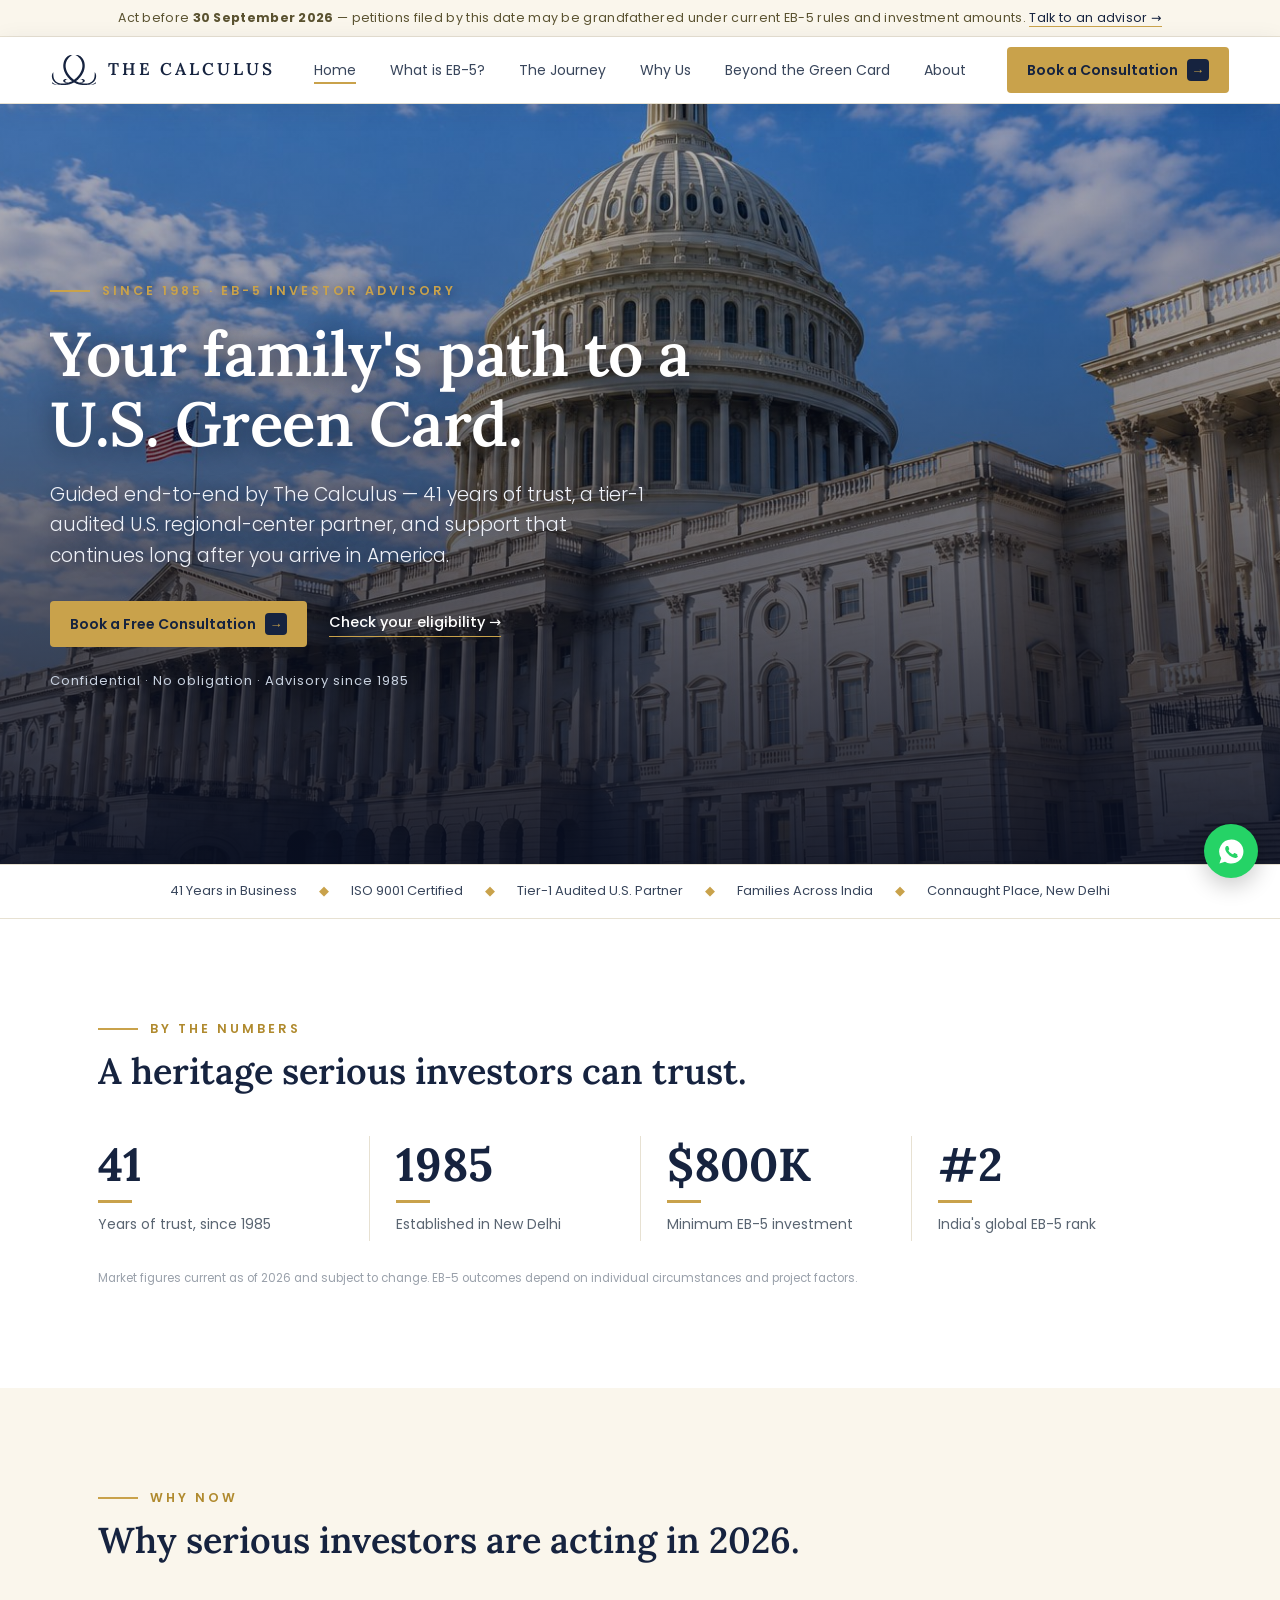
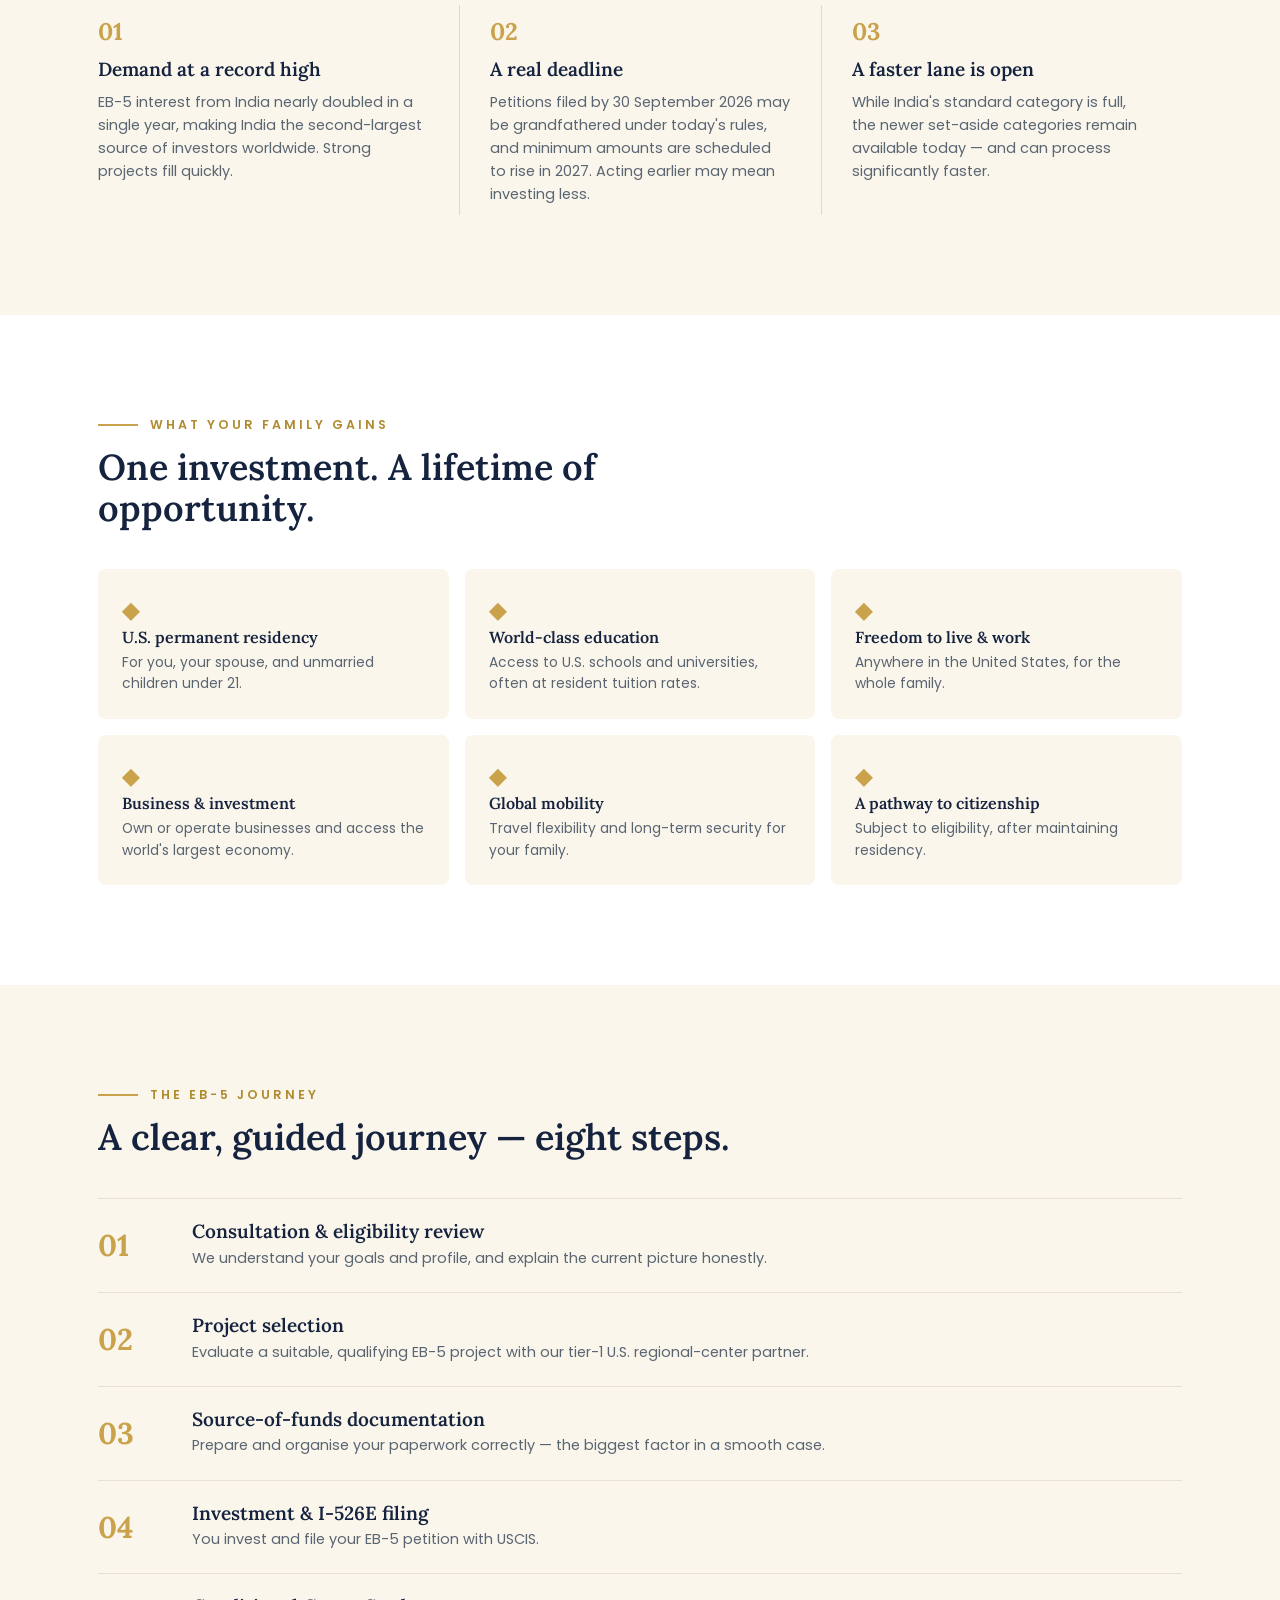
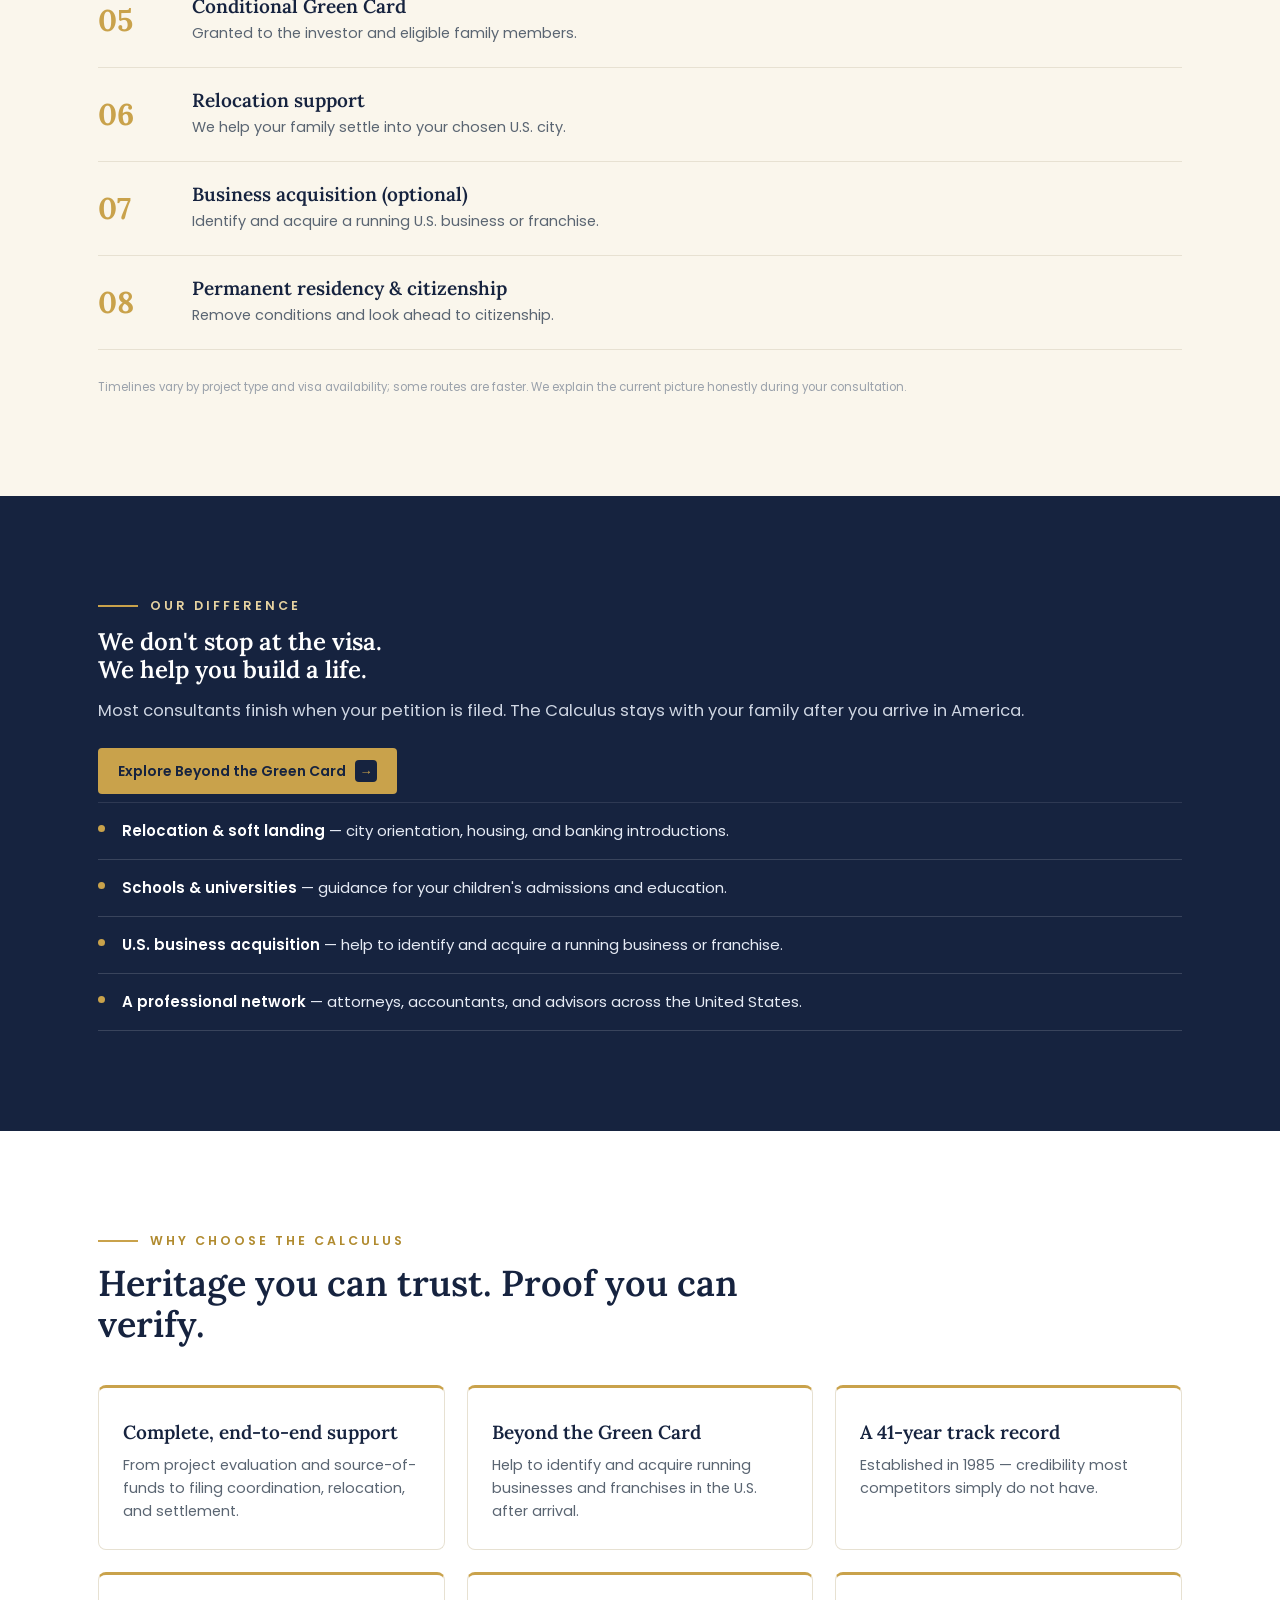
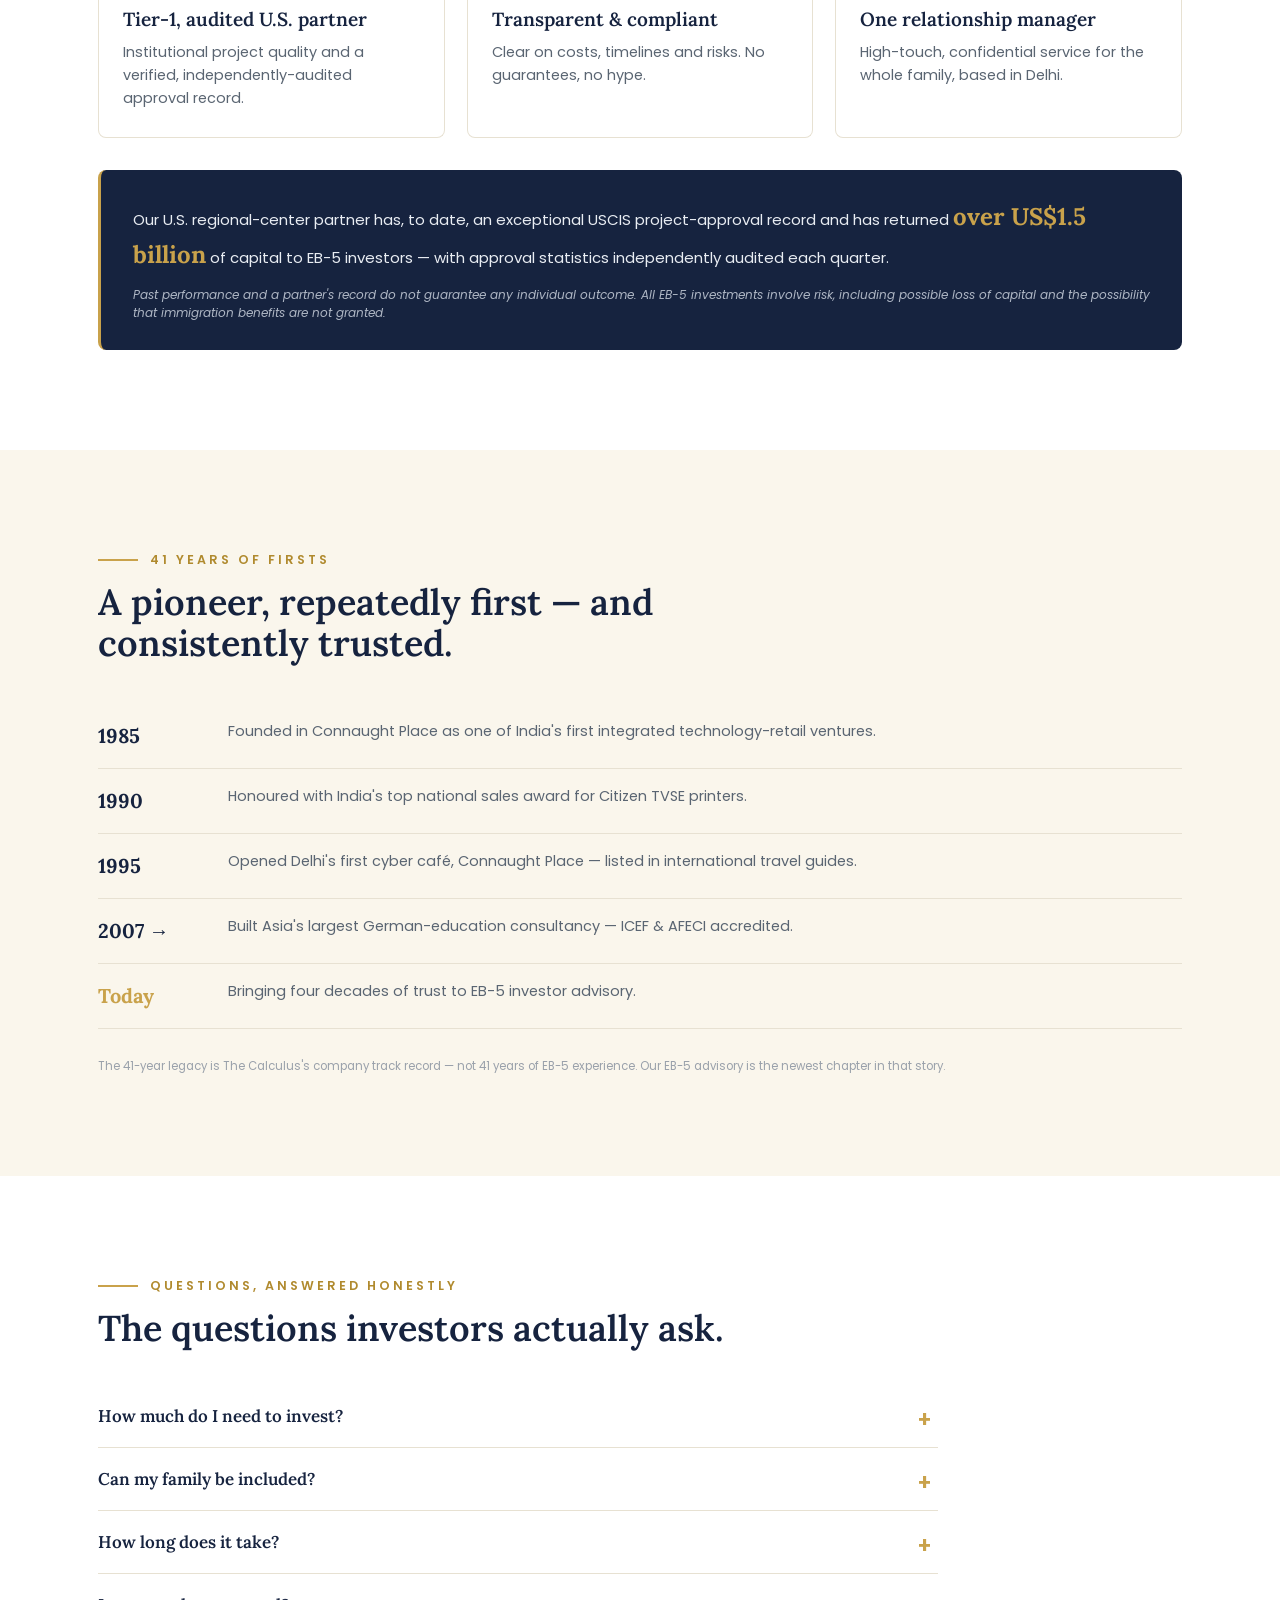
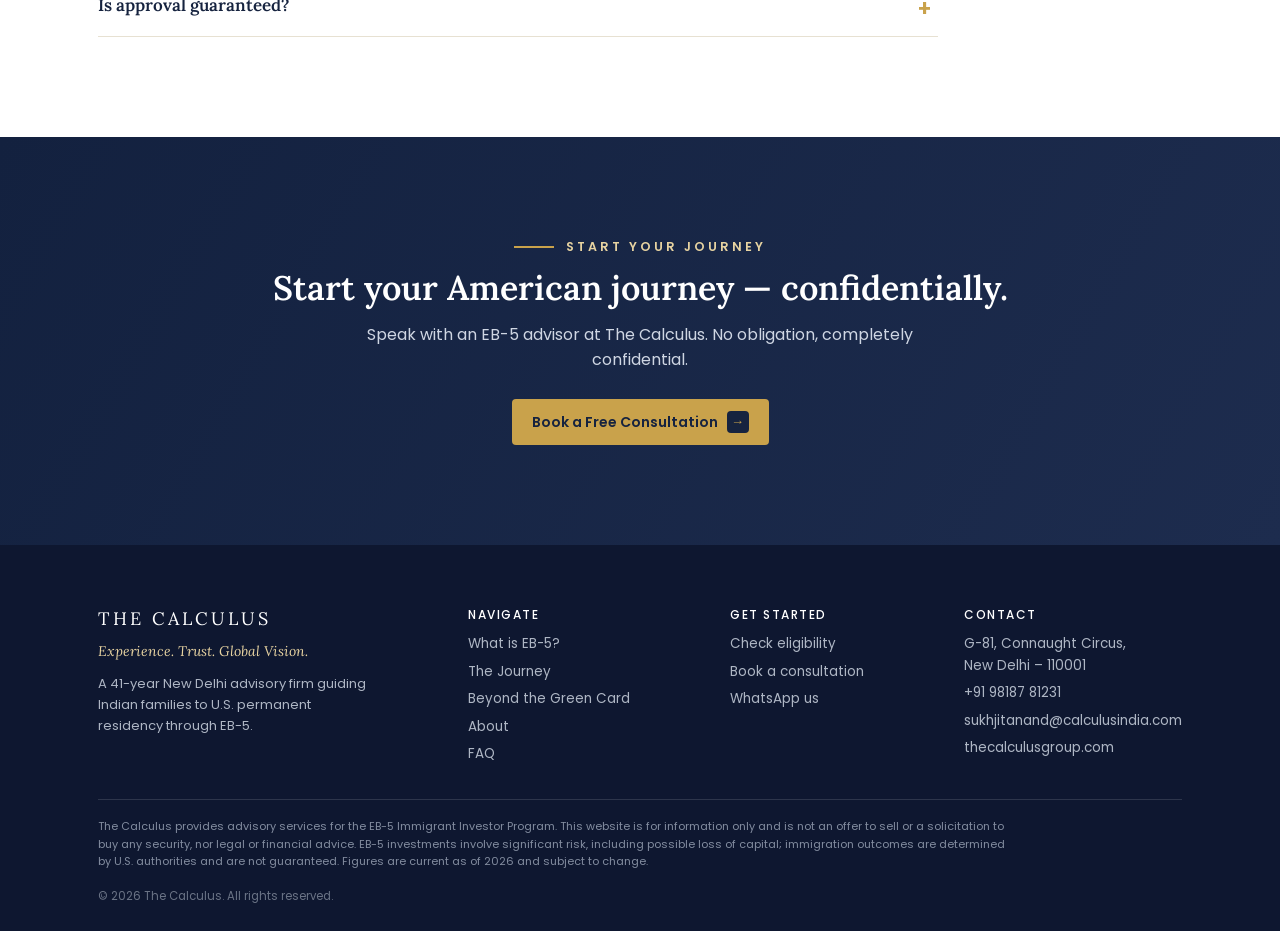
==== index.html @ a41152cf "The Calculus EB-5 website" ====
<!DOCTYPE html>
<html lang="en">
<head>
<meta charset="UTF-8">
<meta name="viewport" content="width=device-width, initial-scale=1.0">
<title>EB-5 Visa &amp; U.S. Green Card for Indian Investors | The Calculus (Since 1985)</title>
<meta name="description" content="Secure a U.S. Green Card through the EB-5 Investor Program. The Calculus guides Indian families end-to-end — project selection, source of funds, relocation, and U.S. business acquisition. Book a confidential consultation.">
<link rel="preconnect" href="https://fonts.googleapis.com"><link rel="preconnect" href="https://fonts.gstatic.com" crossorigin>
<link href="https://fonts.googleapis.com/css2?family=Lora:wght@500;600;700&family=Poppins:wght@300;400;500;600&display=swap" rel="stylesheet">
<link rel="stylesheet" href="styles.css">
<script>document.documentElement.classList.add("js");addEventListener("load",function(){setTimeout(function(){if(!window.__ok){document.querySelectorAll(".reveal").forEach(function(e){e.classList.add("in")})}},700)})</script>
</head>
<body>

<div class="topbar solid" id="topbar"><div class="urgency">Act before <b>30 September 2026</b> — petitions filed by this date may be grandfathered under current EB-5 rules and investment amounts. <a href="contact.html">Talk to an advisor →</a></div>

<header id="hdr"><div class="wrap nav">
  <a class="brand" href="index.html"><img class="logo" src="assets/logo-navy.svg" alt="The Calculus"><span class="nm">THE CALCULUS</span></a>
  <button class="burger" id="burger" aria-label="Menu">☰</button>
  <nav class="menu" id="menu">
    <a href="index.html">Home</a><a href="what-is-eb5.html">What is EB-5?</a><a href="journey.html">The Journey</a><a href="why-us.html">Why Us</a><a href="beyond.html">Beyond the Green Card</a><a href="about.html">About</a>
    <a href="contact.html" class="btn btn-gold menu-only">Book a Consultation <span class="arr">→</span></a>
  </nav><div class="nav-right"><a href="contact.html" class="btn btn-gold">Book a Consultation <span class="arr">→</span></a></div>
</div></header></div>

<section class="hero">
  <div class="hero-slides" id="heroSlides">
    <div class="hero-slide active" style="background-image:url(assets/hero1.jpg)"></div>
    <div class="hero-slide" style="background-image:url(assets/hero2.jpg)"></div>
    <div class="hero-slide" style="background-image:url(assets/hero3.jpg)"></div>
  </div>
  <div class="hero-scrim"></div>
  <div class="hero-scene" style="display:none">
    <svg width="100%" height="100%" viewBox="0 0 1300 820" preserveAspectRatio="xMidYMid slice" xmlns="http://www.w3.org/2000/svg">
      <defs><radialGradient id="sun" cx="0.7" cy="0.18" r="0.5"><stop offset="0" stop-color="#fff6e0" stop-opacity="0.85"/><stop offset="1" stop-color="#fff6e0" stop-opacity="0"/></radialGradient></defs>
      <rect width="1300" height="820" fill="url(#sun)"/>
      <g fill="#aebfd0"><rect x="40" y="500" width="40" height="120"/><rect x="88" y="540" width="34" height="80"/><rect x="130" y="470" width="46" height="150"/><rect x="184" y="540" width="34" height="80"/></g>
      <g fill="#9aafc6"><rect x="980" y="510" width="40" height="110"/><rect x="1026" y="470" width="36" height="150"/><rect x="1150" y="520" width="44" height="100"/><rect x="1200" y="480" width="40" height="140"/></g>
      <g fill="#6fa48f">
        <rect x="1062" y="554" width="116" height="56"/><rect x="1076" y="490" width="88" height="66"/>
        <polygon points="1090,490 1150,490 1138,362 1102,362"/><circle cx="1120" cy="344" r="15"/>
        <polygon points="1106,322 1134,322 1126,298 1114,298"/><polygon points="1092,330 1116,314 1100,298"/><polygon points="1148,330 1124,314 1140,298"/>
        <rect x="1078" y="390" width="28" height="40" transform="rotate(-18 1092 405)"/><rect x="1146" y="240" width="8" height="120" transform="rotate(20 1150 300)"/>
      </g>
      <ellipse cx="1186" cy="226" rx="9" ry="14" fill="#caa24b"/>
      <rect y="600" width="1300" height="60" fill="#bcd2de"/>
      <g stroke="#d3e3ea" stroke-width="2" opacity="0.6"><line x1="0" y1="620" x2="1300" y2="620"/><line x1="0" y1="640" x2="1300" y2="640"/></g>
    </svg>
  </div>
  <div class="wrap hero-inner">
    <div class="eyebrow reveal">Since 1985 · EB-5 investor advisory</div>
    <h1 class="reveal d1">Your family's path to a<br>U.S. Green Card.</h1>
    <p class="sub reveal d2">Guided end-to-end by The Calculus — 41 years of trust, a tier-1 audited U.S. regional-center partner, and support that continues long after you arrive in America.</p>
    <div class="cta-row reveal d3"><a class="btn btn-gold" href="contact.html">Book a Free Consultation <span class="arr">→</span></a><a class="tlink" href="eligibility.html">Check your eligibility →</a></div>
    <div class="micro reveal d4">Confidential · No obligation · Advisory since 1985</div>
  </div>
</section>

<div class="trustbar"><div class="wrap">
  <span>41 Years in Business</span><span class="dot">◆</span><span>ISO 9001 Certified</span><span class="dot">◆</span><span>Tier-1 Audited U.S. Partner</span><span class="dot">◆</span><span>Families Across India</span><span class="dot">◆</span><span>Connaught Place, New Delhi</span>
</div></div>

<section class="stats"><div class="wrap">
  <div class="eyebrow reveal">By the numbers</div>
  <div class="sec-head reveal d1"><h2>A heritage serious investors can trust.</h2></div>
  <div class="row" data-stats>
    <div class="stat reveal"><div class="num" data-target="41">41</div><div class="ul"></div><div class="lab">Years of trust, since 1985</div></div>
    <div class="stat reveal d1"><div class="num">1985</div><div class="ul"></div><div class="lab">Established in New Delhi</div></div>
    <div class="stat reveal d2"><div class="num" data-target="800" data-prefix="$" data-suffix="K">$800K</div><div class="ul"></div><div class="lab">Minimum EB-5 investment</div></div>
    <div class="stat reveal d3"><div class="num" data-target="2" data-prefix="#">#2</div><div class="ul"></div><div class="lab">India's global EB-5 rank</div></div>
  </div>
  <div class="note reveal">Market figures current as of 2026 and subject to change. EB-5 outcomes depend on individual circumstances and project factors.</div>
</div></section>

<section class="ivory"><div class="wrap">
  <div class="eyebrow reveal">Why now</div>
  <div class="sec-head reveal d1"><h2>Why serious investors are acting in 2026.</h2></div>
  <div class="cols-3">
    <div class="col reveal d1"><div class="n">01</div><h3>Demand at a record high</h3><p>EB-5 interest from India nearly doubled in a single year, making India the second-largest source of investors worldwide. Strong projects fill quickly.</p></div>
    <div class="col reveal d2"><div class="n">02</div><h3>A real deadline</h3><p>Petitions filed by 30 September 2026 may be grandfathered under today's rules, and minimum amounts are scheduled to rise in 2027. Acting earlier may mean investing less.</p></div>
    <div class="col reveal d3"><div class="n">03</div><h3>A faster lane is open</h3><p>While India's standard category is full, the newer set-aside categories remain available today — and can process significantly faster.</p></div>
  </div>
</div></section>

<section><div class="wrap">
  <div class="eyebrow reveal">What your family gains</div>
  <div class="sec-head reveal d1"><h2>One investment. A lifetime of opportunity.</h2></div>
  <div class="tiles">
    <div class="tile reveal"><div class="ic">◆</div><h4>U.S. permanent residency</h4><p>For you, your spouse, and unmarried children under 21.</p></div>
    <div class="tile reveal d1"><div class="ic">◆</div><h4>World-class education</h4><p>Access to U.S. schools and universities, often at resident tuition rates.</p></div>
    <div class="tile reveal d2"><div class="ic">◆</div><h4>Freedom to live &amp; work</h4><p>Anywhere in the United States, for the whole family.</p></div>
    <div class="tile reveal"><div class="ic">◆</div><h4>Business &amp; investment</h4><p>Own or operate businesses and access the world's largest economy.</p></div>
    <div class="tile reveal d1"><div class="ic">◆</div><h4>Global mobility</h4><p>Travel flexibility and long-term security for your family.</p></div>
    <div class="tile reveal d2"><div class="ic">◆</div><h4>A pathway to citizenship</h4><p>Subject to eligibility, after maintaining residency.</p></div>
  </div>
</div></section>

<section class="ivory"><div class="wrap">
  <div class="eyebrow reveal">The EB-5 journey</div>
  <div class="sec-head reveal d1"><h2>A clear, guided journey — eight steps.</h2></div>
  <div class="steps">
    <div class="step reveal"><div class="no">01</div><div><h3>Consultation &amp; eligibility review</h3><p>We understand your goals and profile, and explain the current picture honestly.</p></div></div>
    <div class="step reveal"><div class="no">02</div><div><h3>Project selection</h3><p>Evaluate a suitable, qualifying EB-5 project with our tier-1 U.S. regional-center partner.</p></div></div>
    <div class="step reveal"><div class="no">03</div><div><h3>Source-of-funds documentation</h3><p>Prepare and organise your paperwork correctly — the biggest factor in a smooth case.</p></div></div>
    <div class="step reveal"><div class="no">04</div><div><h3>Investment &amp; I-526E filing</h3><p>You invest and file your EB-5 petition with USCIS.</p></div></div>
    <div class="step reveal"><div class="no">05</div><div><h3>Conditional Green Card</h3><p>Granted to the investor and eligible family members.</p></div></div>
    <div class="step reveal"><div class="no">06</div><div><h3>Relocation support</h3><p>We help your family settle into your chosen U.S. city.</p></div></div>
    <div class="step reveal"><div class="no">07</div><div><h3>Business acquisition (optional)</h3><p>Identify and acquire a running U.S. business or franchise.</p></div></div>
    <div class="step reveal"><div class="no">08</div><div><h3>Permanent residency &amp; citizenship</h3><p>Remove conditions and look ahead to citizenship.</p></div></div>
  </div>
  <p class="note reveal">Timelines vary by project type and visa availability; some routes are faster. We explain the current picture honestly during your consultation.</p>
</div></section>

<section class="navy-sec"><div class="wrap">
  <div class="beyond grid">
    <div class="reveal"><div class="eyebrow light">Our difference</div><h2 style="margin-top:12px">We don't stop at the visa.<br>We help you build a life.</h2>
      <p class="lead">Most consultants finish when your petition is filed. The Calculus stays with your family after you arrive in America.</p>
      <a class="btn btn-gold" style="margin-top:24px" href="beyond.html">Explore Beyond the Green Card <span class="arr">→</span></a></div>
    <ul class="reveal d2" style="border-top:1px solid rgba(255,255,255,.1)">
      <li><b style="color:#fff">Relocation &amp; soft landing</b> — city orientation, housing, and banking introductions.</li>
      <li><b style="color:#fff">Schools &amp; universities</b> — guidance for your children's admissions and education.</li>
      <li><b style="color:#fff">U.S. business acquisition</b> — help to identify and acquire a running business or franchise.</li>
      <li><b style="color:#fff">A professional network</b> — attorneys, accountants, and advisors across the United States.</li>
    </ul>
  </div>
</div></section>

<section><div class="wrap">
  <div class="eyebrow reveal">Why choose The Calculus</div>
  <div class="sec-head reveal d1"><h2>Heritage you can trust. Proof you can verify.</h2></div>
  <div class="grid-3">
    <div class="card reveal"><h3>Complete, end-to-end support</h3><p>From project evaluation and source-of-funds to filing coordination, relocation, and settlement.</p></div>
    <div class="card reveal d1"><h3>Beyond the Green Card</h3><p>Help to identify and acquire running businesses and franchises in the U.S. after arrival.</p></div>
    <div class="card reveal d2"><h3>A 41-year track record</h3><p>Established in 1985 — credibility most competitors simply do not have.</p></div>
    <div class="card reveal"><h3>Tier-1, audited U.S. partner</h3><p>Institutional project quality and a verified, independently-audited approval record.</p></div>
    <div class="card reveal d1"><h3>Transparent &amp; compliant</h3><p>Clear on costs, timelines and risks. No guarantees, no hype.</p></div>
    <div class="card reveal d2"><h3>One relationship manager</h3><p>High-touch, confidential service for the whole family, based in Delhi.</p></div>
  </div>
  <div class="proof reveal">
    <div style="font-size:15px;color:#e9edf3;line-height:1.6">Our U.S. regional-center partner has, to date, an exceptional USCIS project-approval record and has returned <span class="big">over US$1.5 billion</span> of capital to EB-5 investors — with approval statistics independently audited each quarter.</div>
    <div class="rk">Past performance and a partner's record do not guarantee any individual outcome. All EB-5 investments involve risk, including possible loss of capital and the possibility that immigration benefits are not granted.</div>
  </div>
</div></section>

<section class="ivory"><div class="wrap">
  <div class="eyebrow reveal">41 years of firsts</div>
  <div class="sec-head reveal d1"><h2>A pioneer, repeatedly first — and consistently trusted.</h2></div>
  <div class="timeline">
    <div class="tl-row reveal"><div class="yr">1985</div><p>Founded in Connaught Place as one of India's first integrated technology-retail ventures.</p></div>
    <div class="tl-row reveal"><div class="yr">1990</div><p>Honoured with India's top national sales award for Citizen TVSE printers.</p></div>
    <div class="tl-row reveal"><div class="yr">1995</div><p>Opened Delhi's first cyber café, Connaught Place — listed in international travel guides.</p></div>
    <div class="tl-row reveal"><div class="yr">2007 →</div><p>Built Asia's largest German-education consultancy — ICEF &amp; AFECI accredited.</p></div>
    <div class="tl-row today reveal"><div class="yr">Today</div><p>Bringing four decades of trust to EB-5 investor advisory.</p></div>
  </div>
  <p class="note reveal">The 41-year legacy is The Calculus's company track record — not 41 years of EB-5 experience. Our EB-5 advisory is the newest chapter in that story.</p>
</div></section>

<section><div class="wrap">
  <div class="eyebrow reveal">Questions, answered honestly</div>
  <div class="sec-head reveal d1"><h2>The questions investors actually ask.</h2></div>
  <div class="faq reveal">
    <div class="qa"><button class="q">How much do I need to invest?</button><div class="a"><p>The current minimum is US$800,000 for a project in a targeted/set-aside area, or US$1,050,000 otherwise. Amounts are scheduled to rise in 2027.</p></div></div>
    <div class="qa"><button class="q">Can my family be included?</button><div class="a"><p>Yes — your spouse and unmarried children under 21 are generally included.</p></div></div>
    <div class="qa"><button class="q">How long does it take?</button><div class="a"><p>It depends on the project type and visa availability; some set-aside routes are considerably faster. We give you an honest, current estimate.</p></div></div>
    <div class="qa"><button class="q">Is approval guaranteed?</button><div class="a"><p><b>No.</b> No one can guarantee approval or returns. We focus on careful project selection, accurate documentation, and full transparency — which is exactly why families trust us.</p></div></div>
  </div>
</div></section>

<section class="ctaband"><div class="wrap reveal">
  <div class="eyebrow light" style="justify-content:center">Start your journey</div>
  <h2 style="margin-top:12px">Start your American journey — confidentially.</h2>
  <p>Speak with an EB-5 advisor at The Calculus. No obligation, completely confidential.</p>
  <a class="btn btn-gold" href="contact.html">Book a Free Consultation <span class="arr">→</span></a>
</div></section>

<footer><div class="wrap">
  <div class="fgrid">
    <div class="fcol" style="max-width:270px"><div class="nm">THE CALCULUS</div><div class="tl">Experience. Trust. Global Vision.</div>
      <div style="margin-top:12px;font-size:13px">A 41-year New Delhi advisory firm guiding Indian families to U.S. permanent residency through EB-5.</div></div>
    <div class="fcol"><b>NAVIGATE</b><a href="what-is-eb5.html">What is EB-5?</a><a href="journey.html">The Journey</a><a href="beyond.html">Beyond the Green Card</a><a href="about.html">About</a><a href="faq.html">FAQ</a></div>
    <div class="fcol"><b>GET STARTED</b><a href="eligibility.html">Check eligibility</a><a href="contact.html">Book a consultation</a><a href="https://wa.me/919818781231">WhatsApp us</a></div>
    <div class="fcol"><b>CONTACT</b><div>G-81, Connaught Circus,<br>New Delhi – 110001</div><div>+91 98187 81231</div><div>sukhjitanand@calculusindia.com</div><div>thecalculusgroup.com</div></div>
  </div>
  <div class="disc">The Calculus provides advisory services for the EB-5 Immigrant Investor Program. This website is for information only and is not an offer to sell or a solicitation to buy any security, nor legal or financial advice. EB-5 investments involve significant risk, including possible loss of capital; immigration outcomes are determined by U.S. authorities and are not guaranteed. Figures are current as of 2026 and subject to change.</div>
  <div class="copyr">© <span id="yr">2026</span> The Calculus. All rights reserved.</div>
</div></footer>

<a class="wa" href="https://wa.me/919818781231" aria-label="WhatsApp"><svg viewBox="0 0 24 24"><path d="M12 2A10 10 0 0 0 3.5 17.5L2 22l4.6-1.5A10 10 0 1 0 12 2Zm5.3 14.2c-.2.6-1.2 1.1-1.7 1.1-.4 0-1 .1-3.2-.8-2.7-1.1-4.4-3.9-4.6-4.1-.1-.2-1-1.4-1-2.6s.6-1.8.9-2.1c.2-.2.4-.3.6-.3h.5c.2 0 .4 0 .6.5l.7 1.8c.1.2.1.4 0 .5l-.4.6c-.1.2-.3.3-.1.6.1.3.7 1.1 1.4 1.7.9.8 1.6 1 1.9 1.2.2.1.4 0 .5-.1l.6-.8c.2-.2.3-.2.6-.1l1.7.8c.3.1.4.2.5.3.1.2.1.6-.1 1Z"/></svg></a>
<script src="scripts.js"></script>
</body>
</html>
---- styles.css ----
/* ===== The Calculus — EB-5 website · shared design system ===== */
:root{
  --navy:#16233f; --navy-d:#0e1730; --navy-2:#1d2c4e;
  --gold:#c9a24b; --gold-d:#b08a2e; --gold-s:#e7d3a1;
  --ivory:#faf6ec; --ivory-2:#f3ecda;
  --ink:#2a3340; --slate:#5a6572; --line:#e7e1d2; --line-2:#eceadf;
  --maxw:1180px;
}
*{margin:0;padding:0;box-sizing:border-box}
html{scroll-behavior:smooth}
body{font-family:'Poppins',system-ui,sans-serif;color:var(--ink);background:#fff;overflow-x:hidden;line-height:1.6}
h1,h2,h3,h4{font-family:'Lora',Georgia,serif;font-weight:600;color:var(--navy);line-height:1.14}
a{text-decoration:none;color:inherit}
img,svg,video{display:block;max-width:100%}
.wrap{max-width:var(--maxw);margin:0 auto;padding:0 48px}

/* --- shared bits --- */
.eyebrow{display:flex;align-items:center;gap:12px;color:var(--gold-d);font-weight:600;letter-spacing:3px;font-size:12.5px;text-transform:uppercase}
.eyebrow::before{content:"";width:40px;height:2px;background:var(--gold);flex:none}
.eyebrow.light{color:var(--gold-s)}
.btn{display:inline-flex;align-items:center;justify-content:center;gap:9px;border-radius:4px;font-weight:600;font-size:14px;cursor:pointer;transition:.3s;border:none;font-family:'Poppins',sans-serif;white-space:nowrap;line-height:1}
.btn-gold{background:var(--gold);color:var(--navy);padding:12px 20px}
.menu > .btn-gold{flex:none;margin-left:8px}
.btn-gold:hover{box-shadow:0 10px 24px rgba(201,162,75,.32);transform:translateY(-1px)}
.btn-gold .arr{display:inline-grid;place-items:center;width:22px;height:22px;border-radius:4px;background:var(--navy);color:var(--gold);transition:.3s;font-size:13px}
.btn-gold:hover .arr{transform:rotate(45deg)}
.btn-ghost{background:transparent;color:var(--navy);border:1px solid var(--navy)}
.btn-ghost:hover{background:var(--navy);color:#fff}
.tlink{color:var(--navy);font-weight:500;font-size:14.5px;border-bottom:1.5px solid var(--gold);padding-bottom:2px;cursor:pointer}
.tlink.light{color:#fff}

/* --- urgency + header --- */
.urgency{background:var(--ivory);color:#5a5230;text-align:center;font-size:12.5px;letter-spacing:.3px;padding:8px 16px;border-bottom:1px solid var(--line)}
.urgency a{color:var(--navy);border-bottom:1px solid var(--gold)}
.topbar{position:fixed;top:0;left:0;right:0;z-index:50}
header{transition:.35s;padding:18px 0;background:transparent}
header .wrap{max-width:100%;padding:0 clamp(20px,4vw,52px)}
.topbar.solid header,.topbar.scrolled header{background:#fff;padding:10px 0;box-shadow:0 6px 26px rgba(20,30,55,.09);border-bottom:1px solid var(--line)}
.nav{display:flex;align-items:center;gap:12px}
.brand{display:flex;align-items:center;gap:11px;flex:1 1 0}
.brand .logo{height:32px;width:auto}
.brand .nm{font-family:'Lora',serif;font-weight:600;color:var(--navy);font-size:17px;letter-spacing:3px;white-space:nowrap}
.menu{flex:0 0 auto;display:flex;align-items:center;justify-content:center;gap:34px}
.nav-right{flex:1 1 0;display:flex;align-items:center;justify-content:flex-end}
.menu-only{display:none}
.menu a{color:#39465c;font-size:14px;position:relative;padding:3px 0;white-space:nowrap}
.menu a::after{content:"";position:absolute;left:0;bottom:0;height:2px;width:0;background:var(--gold);transition:.3s}
.menu a:hover::after,.menu a.active::after{width:100%}
.burger{display:none;background:none;border:none;cursor:pointer;font-size:26px;color:var(--navy)}

/* --- home hero (video) --- */
.hero{position:relative;min-height:96vh;display:flex;align-items:flex-end;overflow:hidden;background:#0e1730}
.hero-media{position:absolute;inset:0;width:100%;height:100%;object-fit:cover;z-index:0;animation:ken 32s ease-in-out infinite alternate}
.hero-scene{position:absolute;inset:0;z-index:1;animation:ken 32s ease-in-out infinite alternate}
@keyframes ken{from{transform:scale(1.01)}to{transform:scale(1.07) translate(-1%,-.5%)}}
.hero-slides{position:absolute;inset:0;z-index:0;overflow:hidden}
.hero-slide{position:absolute;inset:0;background-size:cover;background-position:center;opacity:0;transform:scale(1.05);transition:opacity 1.6s ease}
.hero-slide.active{opacity:1;transform:scale(1.15);transition:opacity 1.6s ease,transform 7s ease}
.hero-scrim{position:absolute;inset:0;z-index:1;background:linear-gradient(to top,rgba(9,15,34,.92),rgba(9,15,34,.62) 36%,rgba(9,15,34,.4) 62%,rgba(9,15,34,.22) 100%)}
.hero .eyebrow{color:var(--gold);text-shadow:0 1px 10px rgba(9,15,34,.6)}
.hero h1{color:#fff;text-shadow:0 2px 22px rgba(9,15,34,.5)}
.hero .sub{color:#e6ebf5;text-shadow:0 1px 14px rgba(9,15,34,.55)}
.hero .micro{color:#c9d2e0}
.hero .tlink{color:#fff}
.hero-inner{position:relative;z-index:3;width:100%;padding:0 0 8vh}
.hero h1{color:#fff;font-size:62px;letter-spacing:-.5px;margin:18px 0 0;text-shadow:0 2px 24px rgba(9,15,34,.65)}
.hero .sub{color:#eef1f8;font-size:19px;font-weight:300;line-height:1.6;max-width:600px;margin:20px 0 30px;text-shadow:0 1px 16px rgba(9,15,34,.7)}
.cta-row{display:flex;gap:22px;align-items:center;flex-wrap:wrap}
.micro{color:#6b7890;font-size:13px;letter-spacing:1px;margin-top:24px}

/* --- inner page hero --- */
.phero{position:relative;background:linear-gradient(120deg,#13213f,#1d2c4e);color:#fff;padding:150px 0 66px;overflow:hidden}
.phero .skyline{position:absolute;right:0;bottom:0;width:52%;height:70%;opacity:.5;z-index:0}
.phero .wrap{position:relative;z-index:2}
.phero .crumb{color:#9fb0c8;font-size:12.5px;letter-spacing:1px;margin-bottom:14px}
.phero .crumb a:hover{color:var(--gold-s)}
.phero h1{color:#fff;font-size:46px;max-width:800px;margin-top:8px}
.phero p{color:#cfd6e3;font-size:17px;max-width:640px;margin-top:16px;font-weight:300}

/* --- trust bar + marquee --- */
.trustbar{border-top:1px solid var(--line);border-bottom:1px solid var(--line);background:#fff}
.trustbar .wrap{display:flex;flex-wrap:wrap;gap:8px 22px;justify-content:center;padding:16px 48px;font-size:13px;color:#39465c}
.trustbar .dot{color:var(--gold)}
.marquee{overflow:hidden;background:var(--navy);padding:14px 0}
.marquee .track{display:flex;gap:56px;white-space:nowrap;width:max-content;animation:scroll 26s linear infinite;color:#cdd6e6;font-size:13px;letter-spacing:2px}
.marquee .track span{color:var(--gold-s)}
@keyframes scroll{from{transform:translateX(0)}to{transform:translateX(-50%)}}

/* --- sections --- */
section{padding:100px 0}
.sec-head{max-width:720px}
.sec-head h2{font-size:36px;margin:12px 0 0}
.lead{color:var(--slate);font-size:16.5px;line-height:1.65;margin-top:14px}
.ivory{background:var(--ivory)}
.navy-sec{background:var(--navy);color:#fff}
.navy-sec h2,.navy-sec h3{color:#fff}
.navy-sec .lead{color:#cfd6e3}

/* --- stats (count-up, editorial) --- */
.stats .row{display:grid;grid-template-columns:repeat(4,1fr);margin-top:44px}
.stat{padding:6px 26px;border-left:1px solid var(--line)}
.stat:first-child{border-left:none;padding-left:0}
.stat .num{font-family:'Lora',serif;font-weight:700;font-size:46px;color:var(--navy);line-height:1}
.stat .ul{width:34px;height:3px;background:var(--gold);margin:12px 0 10px}
.stat .lab{font-size:14px;color:var(--slate)}
.note{color:#9aa1ab;font-size:11.5px;margin-top:28px}

/* --- generic grids/cards --- */
.grid-3{display:grid;grid-template-columns:repeat(3,1fr);gap:22px;margin-top:40px}
.grid-2{display:grid;grid-template-columns:repeat(2,1fr);gap:22px;margin-top:40px}
.card{background:#fff;border:1px solid var(--line);border-top:3px solid var(--gold);border-radius:8px;padding:26px 24px}
.card .n{font-family:'Lora',serif;color:var(--gold);font-size:24px;font-weight:700}
.card h3{font-size:19px;margin:8px 0 10px}
.card p{color:var(--slate);font-size:14.5px;line-height:1.6}
.tiles{display:grid;grid-template-columns:repeat(3,1fr);gap:16px;margin-top:40px}
.tile{background:var(--ivory);border-radius:8px;padding:24px}
.tile.dark{background:var(--navy)}
.tile.dark h4,.tile.dark p{color:#fff}
.tile h4{font-size:16px;margin-bottom:6px}
.tile p{color:var(--slate);font-size:13.8px;line-height:1.55}
.tile .ic{color:var(--gold);font-size:22px;font-family:'Lora',serif;font-weight:700}

/* --- columns (why now editorial) --- */
.cols-3{display:grid;grid-template-columns:repeat(3,1fr);margin-top:44px}
.cols-3 .col{padding:8px 30px;border-left:1px solid #e0d9c4}
.cols-3 .col:first-child{border-left:none;padding-left:0}
.cols-3 .col .n{font-family:'Lora',serif;color:var(--gold);font-size:24px;font-weight:700}
.cols-3 .col h3{font-size:19px;margin:8px 0 10px}
.cols-3 .col p{color:var(--slate);font-size:14.5px;line-height:1.6}

/* --- journey stepper --- */
.steps{margin-top:40px;border-top:1px solid var(--line)}
.step{display:grid;grid-template-columns:70px 1fr;gap:24px;padding:22px 0;border-bottom:1px solid var(--line);align-items:start}
.step .no{font-family:'Lora',serif;font-size:30px;font-weight:700;color:var(--gold)}
.step h3{font-size:19px}
.step p{color:var(--slate);font-size:14.5px;margin-top:4px}

/* --- timeline --- */
.timeline{margin-top:40px}
.tl-row{display:grid;grid-template-columns:110px 1fr;gap:20px;padding:16px 0;border-bottom:1px solid var(--line)}
.tl-row .yr{font-family:'Lora',serif;font-weight:700;color:var(--navy);font-size:20px}
.tl-row.today .yr{color:var(--gold)}
.tl-row p{color:var(--slate);font-size:14.5px}

/* --- proof strip --- */
.proof{background:var(--navy);color:#fff;border-left:3px solid var(--gold);padding:28px 32px;border-radius:8px;margin-top:32px}
.proof .big{font-family:'Lora',serif;color:var(--gold);font-size:24px;font-weight:700}
.proof .rk{color:#aeb6c4;font-size:12px;font-style:italic;margin-top:12px;line-height:1.5}

/* --- beyond --- */
.beyond .grid{display:grid;grid-template-columns:1fr 1fr;gap:60px;align-items:center}
.beyond ul{list-style:none;margin-top:8px}
.beyond li{padding:16px 0 16px 24px;position:relative;color:#e6ebf5;font-size:15px;border-bottom:1px solid rgba(255,255,255,.15)}
.beyond li::before{content:"";position:absolute;left:0;top:22px;width:7px;height:7px;background:var(--gold);border-radius:50%}
.beyond li b{color:#fff;font-weight:600}

/* --- FAQ accordion --- */
.faq{margin-top:36px;max-width:840px}
.qa{border-bottom:1px solid var(--line)}
.qa .q{width:100%;text-align:left;background:none;border:none;cursor:pointer;padding:20px 40px 20px 0;font-family:'Lora',serif;font-size:17px;font-weight:600;color:var(--navy);position:relative}
.qa .q::after{content:"+";position:absolute;right:6px;top:18px;color:var(--gold);font-size:22px;font-family:'Poppins';transition:.3s}
.qa.open .q::after{transform:rotate(45deg)}
.qa .a{max-height:0;overflow:hidden;transition:max-height .4s ease;color:var(--slate);font-size:14.8px;line-height:1.65}
.qa .a p{padding:0 0 20px}

/* --- forms --- */
.form{background:#fff;border:1px solid var(--line);border-radius:12px;padding:34px;box-shadow:0 12px 40px rgba(20,30,55,.06)}
.form h3{font-size:22px;margin-bottom:6px}
.form .fd{margin-top:16px}
.form label{display:block;font-size:13px;color:var(--slate);margin-bottom:6px;font-weight:500}
.form input,.form select,.form textarea{width:100%;border:1px solid var(--line);border-radius:8px;padding:12px 14px;font-family:'Poppins',sans-serif;font-size:14.5px;color:var(--ink);background:#fff;transition:.2s}
.form input:focus,.form select:focus,.form textarea:focus{outline:none;border-color:var(--gold);box-shadow:0 0 0 3px rgba(201,162,75,.15)}
.form .btn-gold{width:100%;justify-content:center;margin-top:22px;padding:14px}
.form .ok{background:var(--ivory);border:1px solid var(--gold-s);border-radius:8px;padding:20px;text-align:center;color:var(--navy);font-size:15px}
.optrow{display:flex;flex-wrap:wrap;gap:10px}
.opt{border:1px solid var(--line);border-radius:24px;padding:9px 16px;font-size:13.5px;cursor:pointer;color:var(--slate);transition:.2s;user-select:none}
.opt:hover{border-color:var(--gold)}
.opt.sel{background:var(--navy);color:#fff;border-color:var(--navy)}
.stepper .estep{display:none}
.stepper .estep.on{display:block;animation:fadeup .5s ease}
.progress{height:4px;background:var(--line);border-radius:4px;margin-bottom:24px;overflow:hidden}
.progress i{display:block;height:100%;background:var(--gold);width:20%;transition:.4s}

/* --- footer --- */
footer{background:var(--navy-d);color:#aeb6c4;padding:60px 0 26px}
.fgrid{display:flex;justify-content:space-between;flex-wrap:wrap;gap:30px;border-bottom:1px solid rgba(255,255,255,.13);padding-bottom:28px}
.fgrid .nm{font-family:'Lora',serif;color:#fff;font-size:18px;letter-spacing:3px}
.fgrid .tl{color:var(--gold-s);font-style:italic;font-family:'Lora',serif;margin-top:6px;font-size:14px}
.fcol b{color:#fff;font-weight:500;display:block;margin-bottom:9px;font-size:12px;letter-spacing:1.5px}
.fcol a,.fcol div{display:block;color:#aeb6c4;font-size:13.5px;margin-bottom:6px}
.fcol a:hover{color:var(--gold-s)}
.disc{font-size:11px;color:#828c9f;line-height:1.6;margin-top:18px;max-width:920px}
.copyr{color:#6a7385;font-size:11.5px;margin-top:16px}

/* --- CTA band --- */
.ctaband{background:linear-gradient(120deg,#13213f,#1d2c4e);color:#fff;text-align:center}
.ctaband h2{color:#fff;font-size:34px}
.ctaband p{color:#cfd6e3;max-width:560px;margin:14px auto 26px}

/* --- reveal + whatsapp --- */
.reveal{transition:opacity .9s ease,transform .9s ease}
.js .reveal{opacity:0;transform:translateY(20px)}
.reveal.in{opacity:1;transform:none}
.d1{transition-delay:.1s}.d2{transition-delay:.22s}.d3{transition-delay:.34s}.d4{transition-delay:.46s}
@keyframes fadeup{from{opacity:0;transform:translateY(14px)}to{opacity:1;transform:none}}
.wa{position:fixed;right:22px;bottom:22px;z-index:60;width:54px;height:54px;border-radius:50%;background:#25d366;display:grid;place-items:center;box-shadow:0 8px 22px rgba(0,0,0,.2);animation:pulse 2.6s infinite}
.wa svg{width:29px;height:29px;fill:#fff}
@keyframes pulse{0%{box-shadow:0 0 0 0 rgba(37,211,102,.45)}70%{box-shadow:0 0 0 15px rgba(37,211,102,0)}100%{box-shadow:0 0 0 0 rgba(37,211,102,0)}}

/* comparison table */
.ctable{width:100%;border-collapse:collapse;margin-top:24px;font-size:14px}
.ctable th{background:var(--navy);color:#fff;text-align:left;padding:12px 14px;font-weight:500;font-family:'Poppins',sans-serif;font-size:13.5px}
.ctable td{padding:11px 14px;border-bottom:1px solid var(--line);color:var(--ink);vertical-align:top}
.ctable tr:nth-child(even) td{background:var(--ivory)}
.ctable .yes{color:var(--gold-d);font-weight:600}
.card.hi{border:2px solid var(--gold);border-top:3px solid var(--gold)}
.prose p{color:var(--slate);font-size:16px;line-height:1.75;margin-top:16px;max-width:760px}
.prose p b{color:var(--navy)}

@media (prefers-reduced-motion: reduce){*{animation:none!important;transition:none!important}.reveal{opacity:1;transform:none}}
@media(max-width:900px){
  .wrap{padding:0 22px}
  .menu{position:fixed;inset:0 0 0 auto;width:78%;max-width:320px;background:#fff;flex-direction:column;align-items:flex-start;justify-content:flex-start;gap:6px;padding:90px 28px;transform:translateX(100%);transition:.35s;box-shadow:-10px 0 40px rgba(0,0,0,.15)}
  .menu.open{transform:none}
  .menu a:not(.btn){padding:12px 0;width:100%;border-bottom:1px solid var(--line)}
  .burger{display:block;z-index:60}
  .nav-right{display:none}
  .menu-only{display:inline-flex;margin-top:12px}
  .brand{flex:none}
  .hero h1{font-size:38px}.phero h1{font-size:32px}
  .stats .row,.grid-3,.grid-2,.tiles,.cols-3,.beyond .grid{grid-template-columns:1fr;gap:16px}
  .stat,.cols-3 .col{border-left:none;padding-left:0}
  section{padding:64px 0}
}
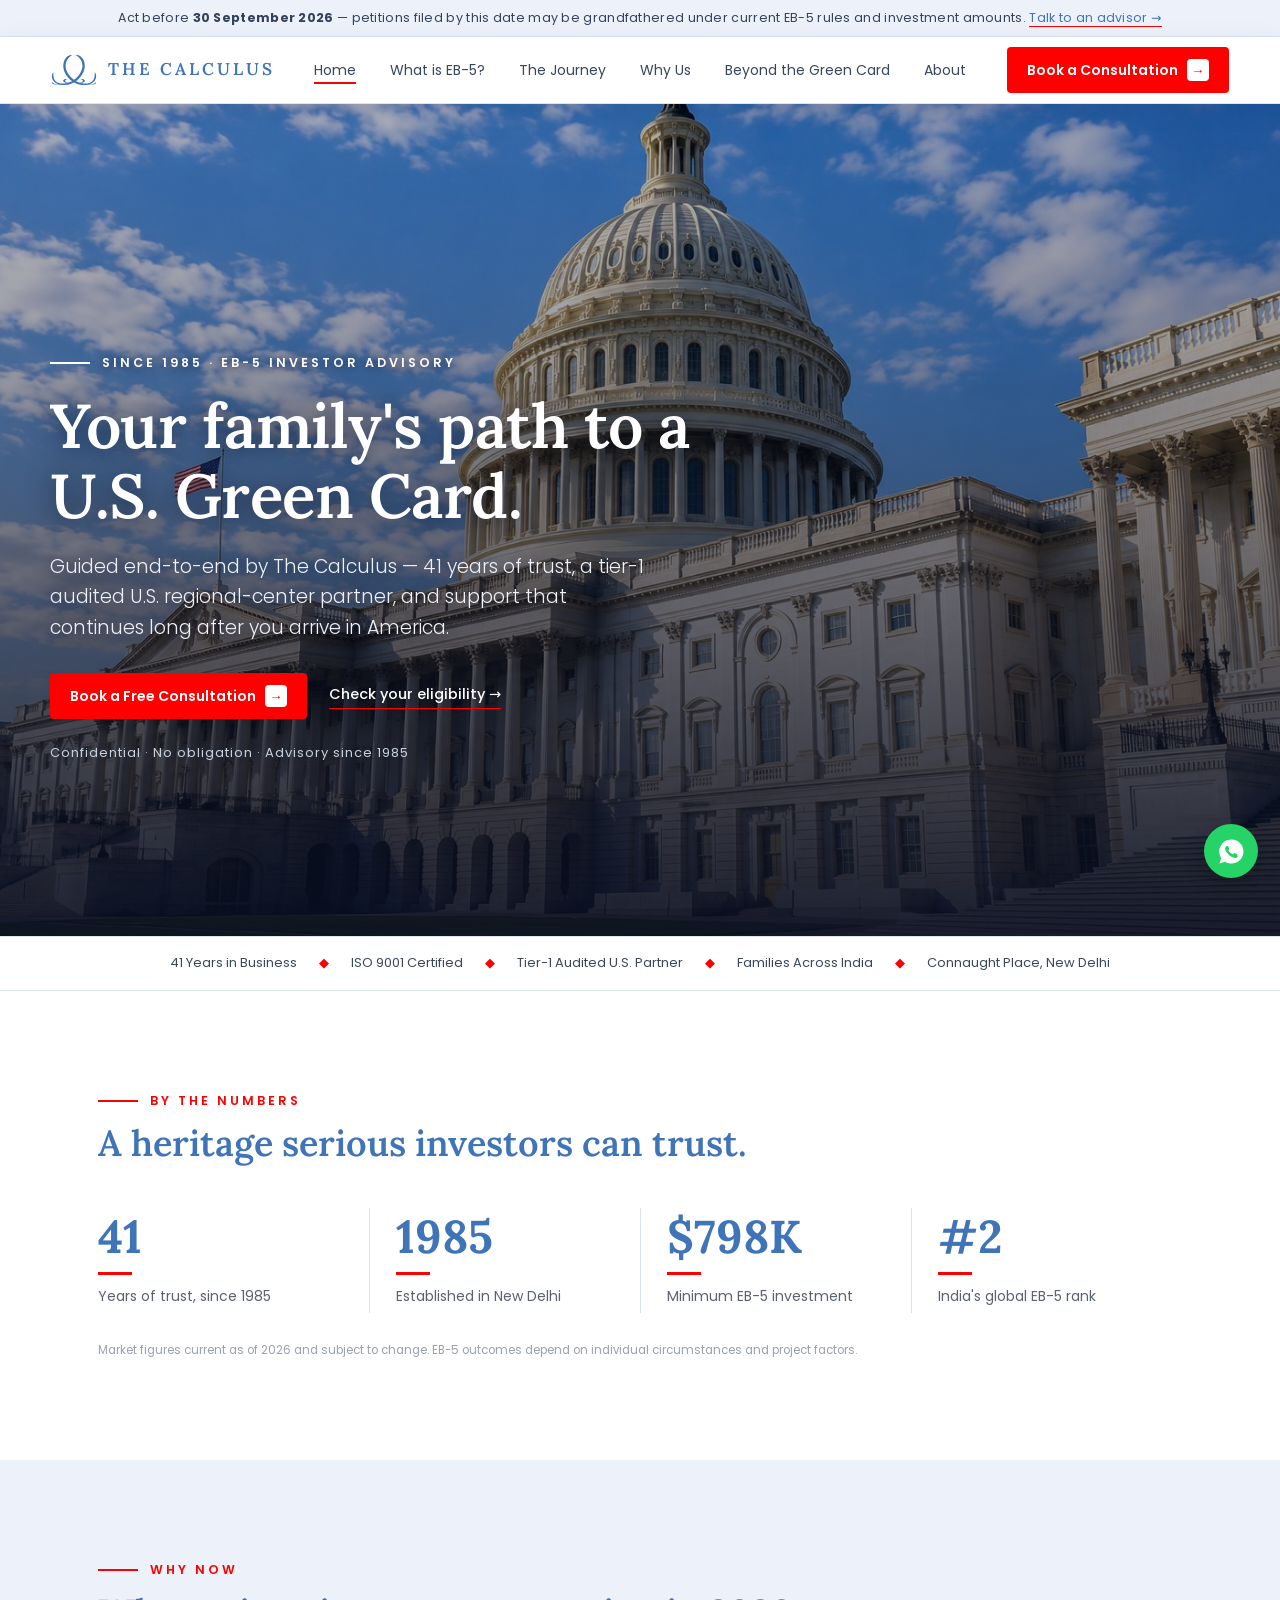
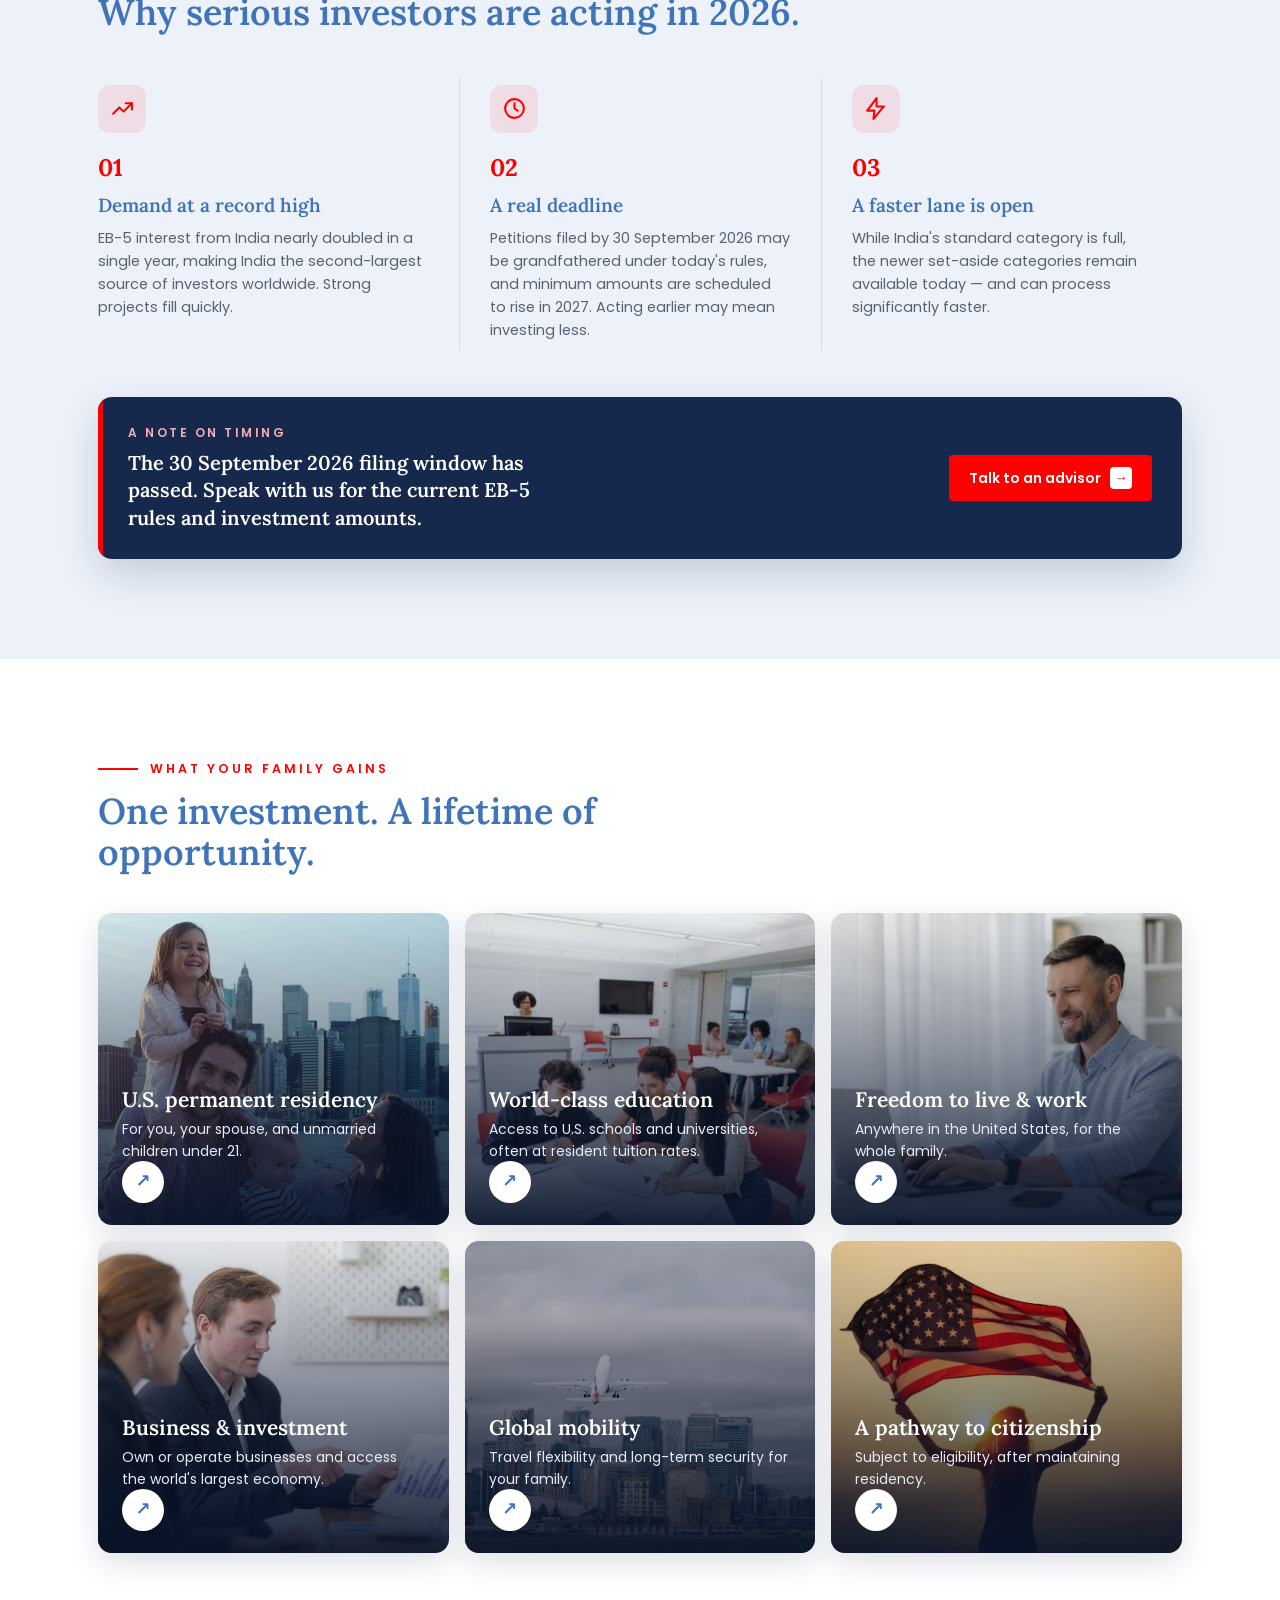
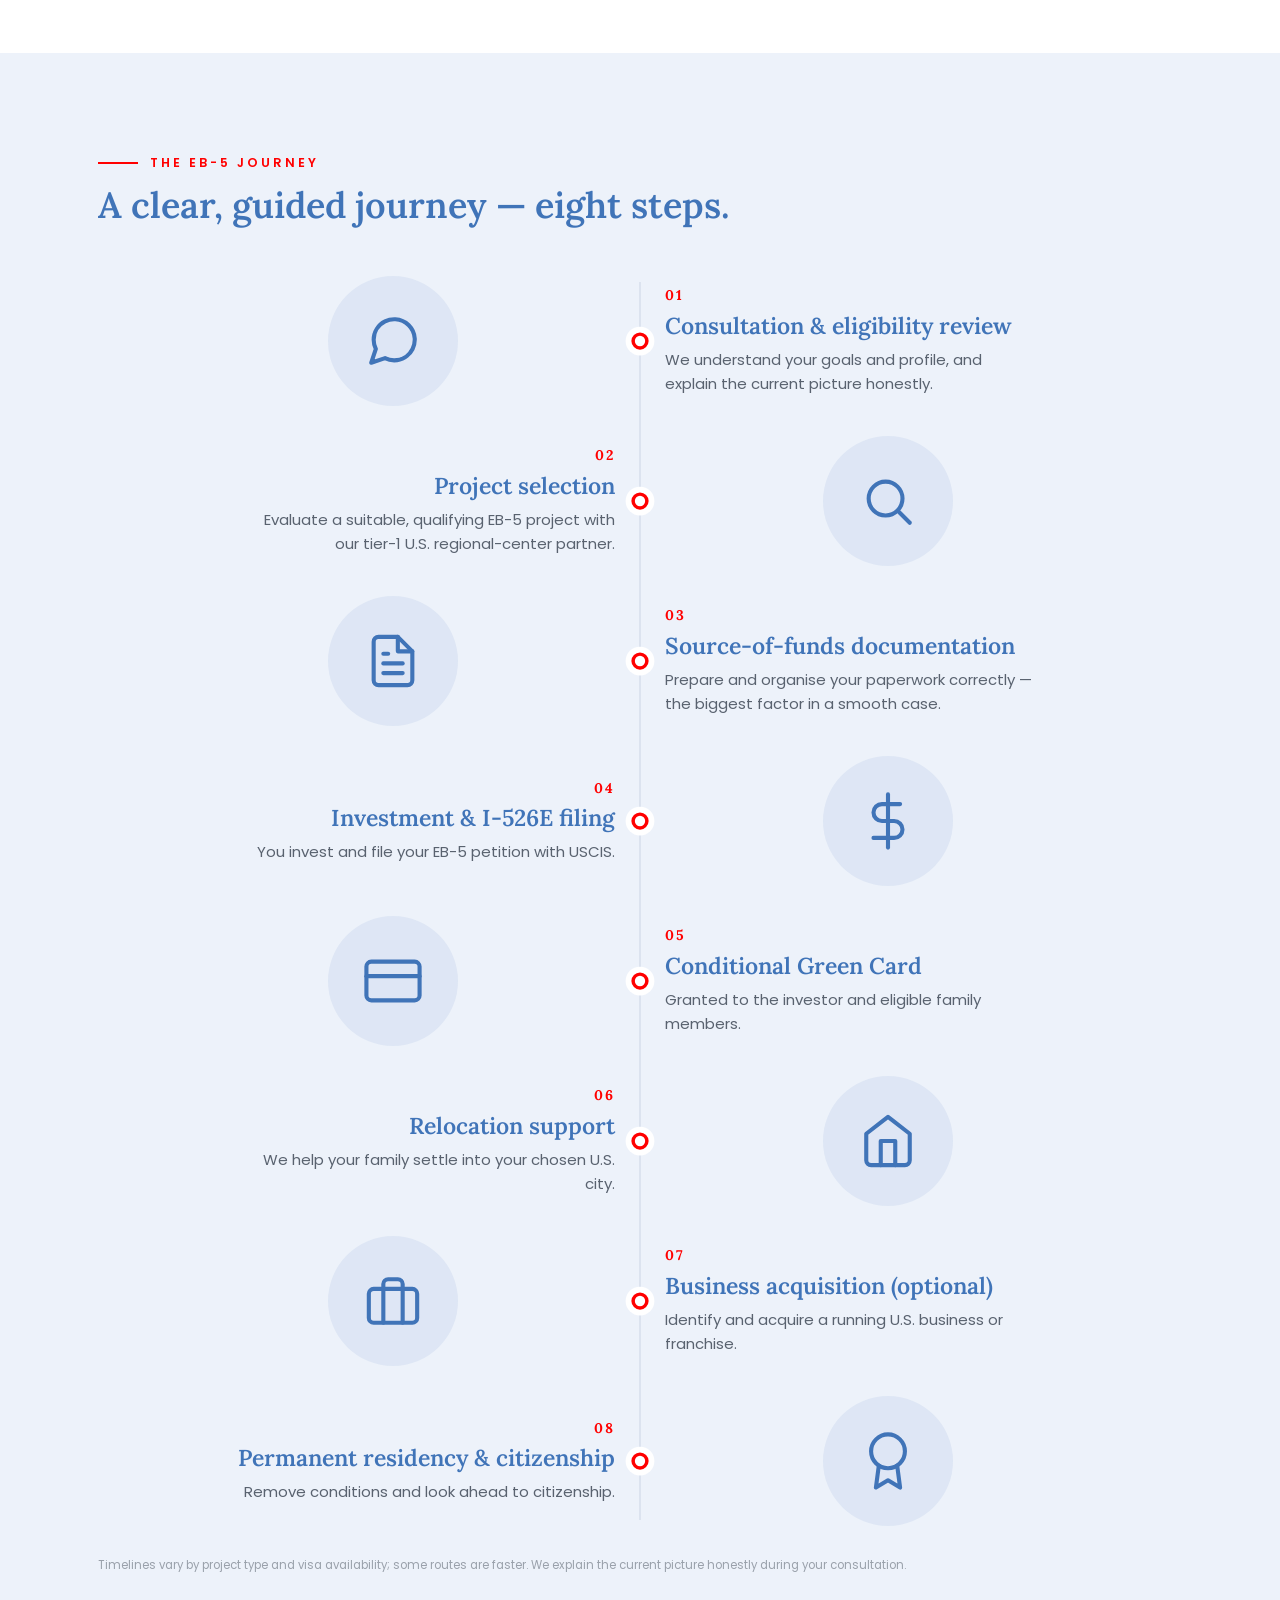
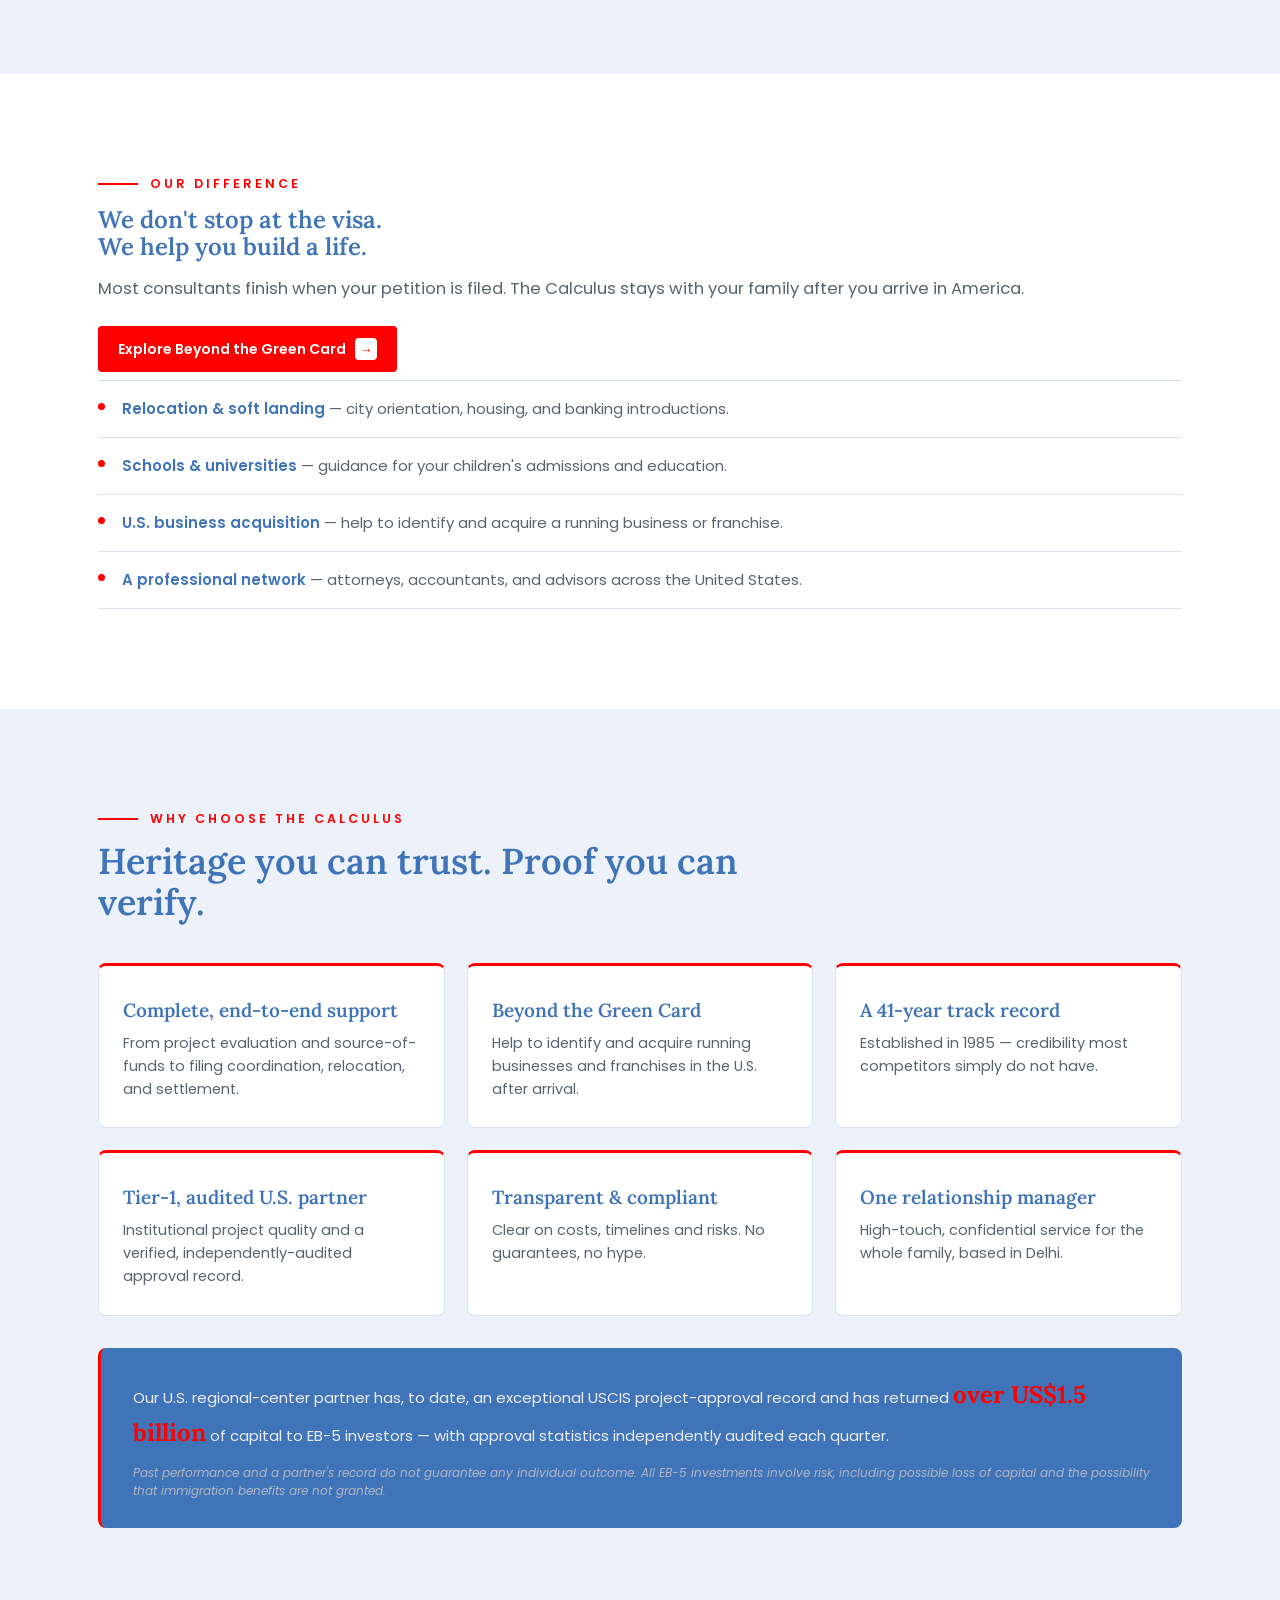
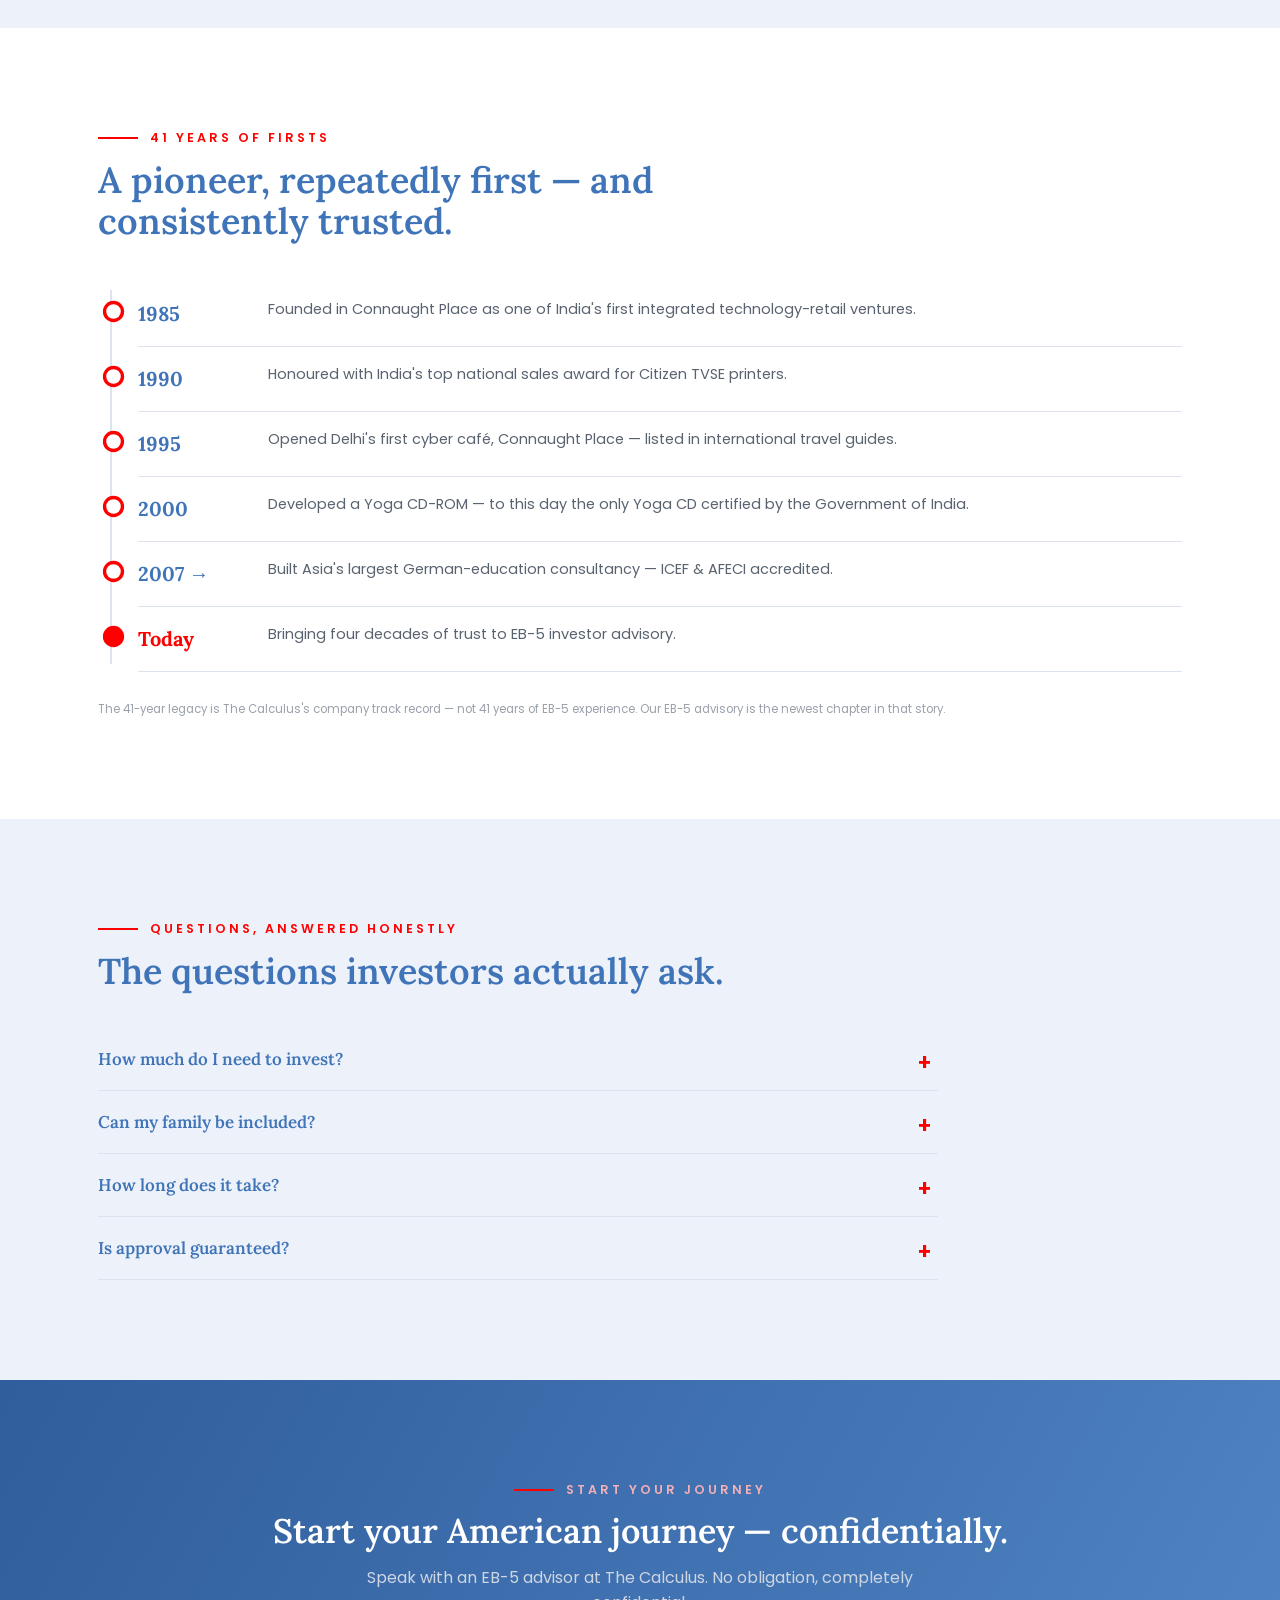
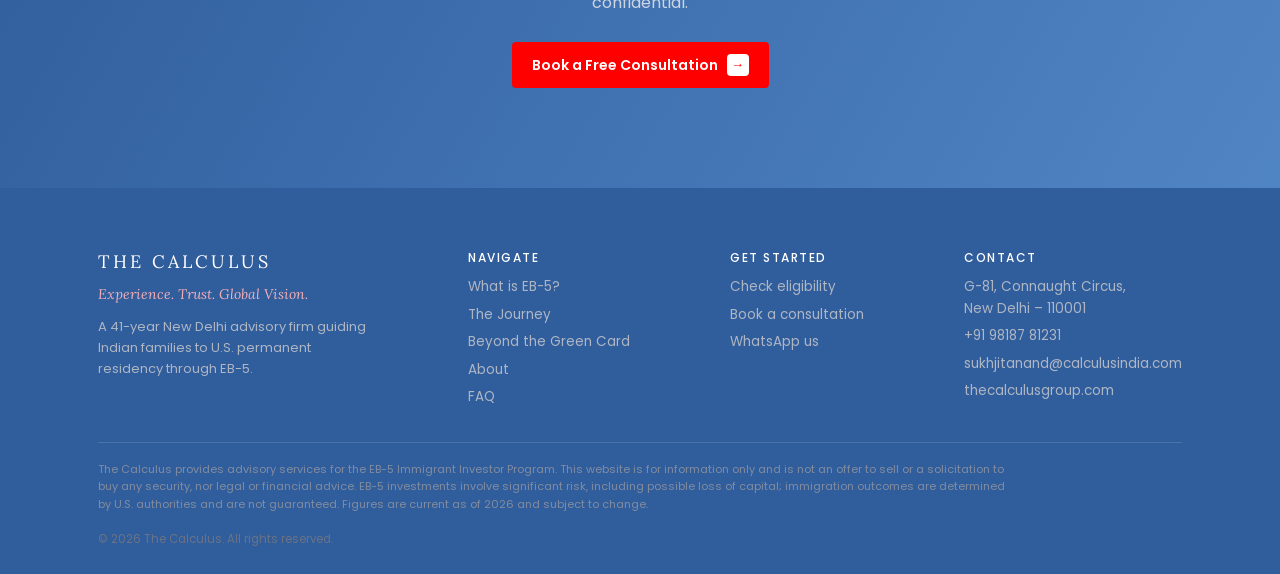
==== commit 0d795623: "Upgraded_Website" ====
--- a/index.html
+++ b/index.html
@@ -76,56 +76,57 @@
   <div class="eyebrow reveal">Why now</div>
   <div class="sec-head reveal d1"><h2>Why serious investors are acting in 2026.</h2></div>
   <div class="cols-3">
-    <div class="col reveal d1"><div class="n">01</div><h3>Demand at a record high</h3><p>EB-5 interest from India nearly doubled in a single year, making India the second-largest source of investors worldwide. Strong projects fill quickly.</p></div>
-    <div class="col reveal d2"><div class="n">02</div><h3>A real deadline</h3><p>Petitions filed by 30 September 2026 may be grandfathered under today's rules, and minimum amounts are scheduled to rise in 2027. Acting earlier may mean investing less.</p></div>
-    <div class="col reveal d3"><div class="n">03</div><h3>A faster lane is open</h3><p>While India's standard category is full, the newer set-aside categories remain available today — and can process significantly faster.</p></div>
+    <div class="col reveal d1"><span class="col-ic"><svg viewBox="0 0 24 24" fill="none" stroke="currentColor" stroke-width="2" stroke-linecap="round" stroke-linejoin="round"><polyline points="3 17 9 11 13 15 21 7"/><polyline points="15 7 21 7 21 13"/></svg></span><div class="n">01</div><h3>Demand at a record high</h3><p>EB-5 interest from India nearly doubled in a single year, making India the second-largest source of investors worldwide. Strong projects fill quickly.</p></div>
+    <div class="col reveal d2"><span class="col-ic"><svg viewBox="0 0 24 24" fill="none" stroke="currentColor" stroke-width="2" stroke-linecap="round" stroke-linejoin="round"><circle cx="12" cy="12" r="9"/><polyline points="12 7 12 12 15 14"/></svg></span><div class="n">02</div><h3>A real deadline</h3><p>Petitions filed by 30 September 2026 may be grandfathered under today's rules, and minimum amounts are scheduled to rise in 2027. Acting earlier may mean investing less.</p></div>
+    <div class="col reveal d3"><span class="col-ic"><svg viewBox="0 0 24 24" fill="none" stroke="currentColor" stroke-width="2" stroke-linecap="round" stroke-linejoin="round"><polygon points="13 2 4 14 11 14 10 22 20 10 13 10 13 2"/></svg></span><div class="n">03</div><h3>A faster lane is open</h3><p>While India's standard category is full, the newer set-aside categories remain available today — and can process significantly faster.</p></div>
   </div>
+  <div class="countdown reveal" data-deadline="2026-09-30T23:59:59"><div class="cd-text"><span class="cd-eye">The window is closing</span><b>File before 30 September 2026 to lock in today&rsquo;s rules &amp; investment amounts.</b></div><div class="cd-clock"><div class="cd-u"><span class="cd-n" id="cdD">00</span><span class="cd-l">Days</span></div><div class="cd-u"><span class="cd-n" id="cdH">00</span><span class="cd-l">Hours</span></div><div class="cd-u"><span class="cd-n" id="cdM">00</span><span class="cd-l">Minutes</span></div><div class="cd-u"><span class="cd-n" id="cdS">00</span><span class="cd-l">Seconds</span></div></div></div>
 </div></section>
 
 <section><div class="wrap">
   <div class="eyebrow reveal">What your family gains</div>
   <div class="sec-head reveal d1"><h2>One investment. A lifetime of opportunity.</h2></div>
   <div class="tiles">
-    <div class="tile reveal"><div class="ic">◆</div><h4>U.S. permanent residency</h4><p>For you, your spouse, and unmarried children under 21.</p></div>
-    <div class="tile reveal d1"><div class="ic">◆</div><h4>World-class education</h4><p>Access to U.S. schools and universities, often at resident tuition rates.</p></div>
-    <div class="tile reveal d2"><div class="ic">◆</div><h4>Freedom to live &amp; work</h4><p>Anywhere in the United States, for the whole family.</p></div>
-    <div class="tile reveal"><div class="ic">◆</div><h4>Business &amp; investment</h4><p>Own or operate businesses and access the world's largest economy.</p></div>
-    <div class="tile reveal d1"><div class="ic">◆</div><h4>Global mobility</h4><p>Travel flexibility and long-term security for your family.</p></div>
-    <div class="tile reveal d2"><div class="ic">◆</div><h4>A pathway to citizenship</h4><p>Subject to eligibility, after maintaining residency.</p></div>
+    <a class="gaincard reveal" href="beyond.html"><div class="gc-img" style="background-image:url(assets/residency.jpg)"></div><div class="gc-body"><h4>U.S. permanent residency</h4><p>For you, your spouse, and unmarried children under 21.</p></div><span class="gc-arr" aria-hidden="true">↗</span></a>
+    <a class="gaincard reveal d1" href="beyond.html"><div class="gc-img" style="background-image:url(assets/education.jpg)"></div><div class="gc-body"><h4>World-class education</h4><p>Access to U.S. schools and universities, often at resident tuition rates.</p></div><span class="gc-arr" aria-hidden="true">↗</span></a>
+    <a class="gaincard reveal d2" href="beyond.html"><div class="gc-img" style="background-image:url(assets/work.jpg)"></div><div class="gc-body"><h4>Freedom to live &amp; work</h4><p>Anywhere in the United States, for the whole family.</p></div><span class="gc-arr" aria-hidden="true">↗</span></a>
+    <a class="gaincard reveal" href="beyond.html"><div class="gc-img" style="background-image:url(assets/investment.jpg)"></div><div class="gc-body"><h4>Business &amp; investment</h4><p>Own or operate businesses and access the world's largest economy.</p></div><span class="gc-arr" aria-hidden="true">↗</span></a>
+    <a class="gaincard reveal d1" href="beyond.html"><div class="gc-img" style="background-image:url(assets/mobility.jpg)"></div><div class="gc-body"><h4>Global mobility</h4><p>Travel flexibility and long-term security for your family.</p></div><span class="gc-arr" aria-hidden="true">↗</span></a>
+    <a class="gaincard reveal d2" href="beyond.html"><div class="gc-img" style="background-image:url(assets/citizenship.jpg)"></div><div class="gc-body"><h4>A pathway to citizenship</h4><p>Subject to eligibility, after maintaining residency.</p></div><span class="gc-arr" aria-hidden="true">↗</span></a>
   </div>
 </div></section>
 
 <section class="ivory"><div class="wrap">
   <div class="eyebrow reveal">The EB-5 journey</div>
   <div class="sec-head reveal d1"><h2>A clear, guided journey — eight steps.</h2></div>
-  <div class="steps">
-    <div class="step reveal"><div class="no">01</div><div><h3>Consultation &amp; eligibility review</h3><p>We understand your goals and profile, and explain the current picture honestly.</p></div></div>
-    <div class="step reveal"><div class="no">02</div><div><h3>Project selection</h3><p>Evaluate a suitable, qualifying EB-5 project with our tier-1 U.S. regional-center partner.</p></div></div>
-    <div class="step reveal"><div class="no">03</div><div><h3>Source-of-funds documentation</h3><p>Prepare and organise your paperwork correctly — the biggest factor in a smooth case.</p></div></div>
-    <div class="step reveal"><div class="no">04</div><div><h3>Investment &amp; I-526E filing</h3><p>You invest and file your EB-5 petition with USCIS.</p></div></div>
-    <div class="step reveal"><div class="no">05</div><div><h3>Conditional Green Card</h3><p>Granted to the investor and eligible family members.</p></div></div>
-    <div class="step reveal"><div class="no">06</div><div><h3>Relocation support</h3><p>We help your family settle into your chosen U.S. city.</p></div></div>
-    <div class="step reveal"><div class="no">07</div><div><h3>Business acquisition (optional)</h3><p>Identify and acquire a running U.S. business or franchise.</p></div></div>
-    <div class="step reveal"><div class="no">08</div><div><h3>Permanent residency &amp; citizenship</h3><p>Remove conditions and look ahead to citizenship.</p></div></div>
+  <div class="jtl"><div class="tl-line"></div>
+    <div class="jstep reveal"><div class="jart"><span class="jcirc"><svg viewBox="0 0 24 24" fill="none" stroke="currentColor" stroke-width="1.7" stroke-linecap="round" stroke-linejoin="round"><path d="M21 11.5a8.38 8.38 0 0 1-.9 3.8 8.5 8.5 0 0 1-7.6 4.7 8.38 8.38 0 0 1-3.8-.9L3 21l1.9-5.7a8.38 8.38 0 0 1-.9-3.8 8.5 8.5 0 0 1 4.7-7.6 8.38 8.38 0 0 1 3.8-.9h.5a8.48 8.48 0 0 1 8 8v.5z"/></svg></span></div><div class="jtxt"><div class="jno">01</div><h3>Consultation &amp; eligibility review</h3><p>We understand your goals and profile, and explain the current picture honestly.</p></div><span class="jnode"></span></div>
+    <div class="jstep reveal rev"><div class="jart"><span class="jcirc"><svg viewBox="0 0 24 24" fill="none" stroke="currentColor" stroke-width="1.7" stroke-linecap="round" stroke-linejoin="round"><circle cx="11" cy="11" r="7"/><line x1="21" y1="21" x2="16.65" y2="16.65"/></svg></span></div><div class="jtxt"><div class="jno">02</div><h3>Project selection</h3><p>Evaluate a suitable, qualifying EB-5 project with our tier-1 U.S. regional-center partner.</p></div><span class="jnode"></span></div>
+    <div class="jstep reveal"><div class="jart"><span class="jcirc"><svg viewBox="0 0 24 24" fill="none" stroke="currentColor" stroke-width="1.7" stroke-linecap="round" stroke-linejoin="round"><path d="M14 2H6a2 2 0 0 0-2 2v16a2 2 0 0 0 2 2h12a2 2 0 0 0 2-2V8z"/><polyline points="14 2 14 8 20 8"/><line x1="16" y1="13" x2="8" y2="13"/><line x1="16" y1="17" x2="8" y2="17"/><line x1="10" y1="9" x2="8" y2="9"/></svg></span></div><div class="jtxt"><div class="jno">03</div><h3>Source-of-funds documentation</h3><p>Prepare and organise your paperwork correctly — the biggest factor in a smooth case.</p></div><span class="jnode"></span></div>
+    <div class="jstep reveal rev"><div class="jart"><span class="jcirc"><svg viewBox="0 0 24 24" fill="none" stroke="currentColor" stroke-width="1.7" stroke-linecap="round" stroke-linejoin="round"><line x1="12" y1="1" x2="12" y2="23"/><path d="M17 5H9.5a3.5 3.5 0 0 0 0 7h5a3.5 3.5 0 0 1 0 7H6"/></svg></span></div><div class="jtxt"><div class="jno">04</div><h3>Investment &amp; I-526E filing</h3><p>You invest and file your EB-5 petition with USCIS.</p></div><span class="jnode"></span></div>
+    <div class="jstep reveal"><div class="jart"><span class="jcirc"><svg viewBox="0 0 24 24" fill="none" stroke="currentColor" stroke-width="1.7" stroke-linecap="round" stroke-linejoin="round"><rect x="1" y="4" width="22" height="16" rx="2" ry="2"/><line x1="1" y1="10" x2="23" y2="10"/></svg></span></div><div class="jtxt"><div class="jno">05</div><h3>Conditional Green Card</h3><p>Granted to the investor and eligible family members.</p></div><span class="jnode"></span></div>
+    <div class="jstep reveal rev"><div class="jart"><span class="jcirc"><svg viewBox="0 0 24 24" fill="none" stroke="currentColor" stroke-width="1.7" stroke-linecap="round" stroke-linejoin="round"><path d="M3 9l9-7 9 7v11a2 2 0 0 1-2 2H5a2 2 0 0 1-2-2z"/><polyline points="9 22 9 12 15 12 15 22"/></svg></span></div><div class="jtxt"><div class="jno">06</div><h3>Relocation support</h3><p>We help your family settle into your chosen U.S. city.</p></div><span class="jnode"></span></div>
+    <div class="jstep reveal"><div class="jart"><span class="jcirc"><svg viewBox="0 0 24 24" fill="none" stroke="currentColor" stroke-width="1.7" stroke-linecap="round" stroke-linejoin="round"><rect x="2" y="7" width="20" height="14" rx="2" ry="2"/><path d="M16 21V5a2 2 0 0 0-2-2h-4a2 2 0 0 0-2 2v16"/></svg></span></div><div class="jtxt"><div class="jno">07</div><h3>Business acquisition (optional)</h3><p>Identify and acquire a running U.S. business or franchise.</p></div><span class="jnode"></span></div>
+    <div class="jstep reveal rev"><div class="jart"><span class="jcirc"><svg viewBox="0 0 24 24" fill="none" stroke="currentColor" stroke-width="1.7" stroke-linecap="round" stroke-linejoin="round"><circle cx="12" cy="8" r="7"/><polyline points="8.21 13.89 7 23 12 20 17 23 15.79 13.88"/></svg></span></div><div class="jtxt"><div class="jno">08</div><h3>Permanent residency &amp; citizenship</h3><p>Remove conditions and look ahead to citizenship.</p></div><span class="jnode"></span></div>
   </div>
   <p class="note reveal">Timelines vary by project type and visa availability; some routes are faster. We explain the current picture honestly during your consultation.</p>
 </div></section>
 
-<section class="navy-sec"><div class="wrap">
+<section class="diff-sec"><div class="wrap">
   <div class="beyond grid">
-    <div class="reveal"><div class="eyebrow light">Our difference</div><h2 style="margin-top:12px">We don't stop at the visa.<br>We help you build a life.</h2>
+    <div class="reveal"><div class="eyebrow">Our difference</div><h2 style="margin-top:12px">We don't stop at the visa.<br>We help you build a life.</h2>
       <p class="lead">Most consultants finish when your petition is filed. The Calculus stays with your family after you arrive in America.</p>
       <a class="btn btn-gold" style="margin-top:24px" href="beyond.html">Explore Beyond the Green Card <span class="arr">→</span></a></div>
-    <ul class="reveal d2" style="border-top:1px solid rgba(255,255,255,.1)">
-      <li><b style="color:#fff">Relocation &amp; soft landing</b> — city orientation, housing, and banking introductions.</li>
-      <li><b style="color:#fff">Schools &amp; universities</b> — guidance for your children's admissions and education.</li>
-      <li><b style="color:#fff">U.S. business acquisition</b> — help to identify and acquire a running business or franchise.</li>
-      <li><b style="color:#fff">A professional network</b> — attorneys, accountants, and advisors across the United States.</li>
+    <ul class="stagger" style="border-top:1px solid #cdddf3">
+      <li class="reveal"><b>Relocation &amp; soft landing</b> — city orientation, housing, and banking introductions.</li>
+      <li class="reveal"><b>Schools &amp; universities</b> — guidance for your children's admissions and education.</li>
+      <li class="reveal"><b>U.S. business acquisition</b> — help to identify and acquire a running business or franchise.</li>
+      <li class="reveal"><b>A professional network</b> — attorneys, accountants, and advisors across the United States.</li>
     </ul>
   </div>
 </div></section>
 
-<section><div class="wrap">
+<section class="ivory"><div class="wrap">
   <div class="eyebrow reveal">Why choose The Calculus</div>
   <div class="sec-head reveal d1"><h2>Heritage you can trust. Proof you can verify.</h2></div>
   <div class="grid-3">
@@ -142,20 +143,21 @@
   </div>
 </div></section>
 
-<section class="ivory"><div class="wrap">
+<section><div class="wrap">
   <div class="eyebrow reveal">41 years of firsts</div>
   <div class="sec-head reveal d1"><h2>A pioneer, repeatedly first — and consistently trusted.</h2></div>
-  <div class="timeline">
+  <div class="timeline stagger" data-timeline><div class="tl-line"></div>
     <div class="tl-row reveal"><div class="yr">1985</div><p>Founded in Connaught Place as one of India's first integrated technology-retail ventures.</p></div>
     <div class="tl-row reveal"><div class="yr">1990</div><p>Honoured with India's top national sales award for Citizen TVSE printers.</p></div>
     <div class="tl-row reveal"><div class="yr">1995</div><p>Opened Delhi's first cyber café, Connaught Place — listed in international travel guides.</p></div>
+    <div class="tl-row reveal"><div class="yr">2000</div><p>Developed a Yoga CD-ROM — to this day the only Yoga CD certified by the Government of India.</p></div>
     <div class="tl-row reveal"><div class="yr">2007 →</div><p>Built Asia's largest German-education consultancy — ICEF &amp; AFECI accredited.</p></div>
     <div class="tl-row today reveal"><div class="yr">Today</div><p>Bringing four decades of trust to EB-5 investor advisory.</p></div>
   </div>
   <p class="note reveal">The 41-year legacy is The Calculus's company track record — not 41 years of EB-5 experience. Our EB-5 advisory is the newest chapter in that story.</p>
 </div></section>
 
-<section><div class="wrap">
+<section class="ivory"><div class="wrap">
   <div class="eyebrow reveal">Questions, answered honestly</div>
   <div class="sec-head reveal d1"><h2>The questions investors actually ask.</h2></div>
   <div class="faq reveal">
--- a/styles.css
+++ b/styles.css
@@ -1,9 +1,9 @@
 /* ===== The Calculus — EB-5 website · shared design system ===== */
 :root{
-  --navy:#16233f; --navy-d:#0e1730; --navy-2:#1d2c4e;
-  --gold:#c9a24b; --gold-d:#b08a2e; --gold-s:#e7d3a1;
-  --ivory:#faf6ec; --ivory-2:#f3ecda;
-  --ink:#2a3340; --slate:#5a6572; --line:#e7e1d2; --line-2:#eceadf;
+  --navy:#4074b8; --navy-d:#305d9c; --navy-2:#5085c4;
+  --gold:#ff0000; --gold-d:#ff0000; --gold-s:#f2afb7;
+  --ivory:#edf2fa; --ivory-2:#e1eaf6;
+  --ink:#22303f; --slate:#59626f; --line:#dce3ef; --line-2:#e7ecf5;
   --maxw:1180px;
 }
 *{margin:0;padding:0;box-sizing:border-box}
@@ -19,10 +19,10 @@
 .eyebrow::before{content:"";width:40px;height:2px;background:var(--gold);flex:none}
 .eyebrow.light{color:var(--gold-s)}
 .btn{display:inline-flex;align-items:center;justify-content:center;gap:9px;border-radius:4px;font-weight:600;font-size:14px;cursor:pointer;transition:.3s;border:none;font-family:'Poppins',sans-serif;white-space:nowrap;line-height:1}
-.btn-gold{background:var(--gold);color:var(--navy);padding:12px 20px}
+.btn-gold{background:var(--gold);color:#fff;padding:12px 20px}
 .menu > .btn-gold{flex:none;margin-left:8px}
-.btn-gold:hover{box-shadow:0 10px 24px rgba(201,162,75,.32);transform:translateY(-1px)}
-.btn-gold .arr{display:inline-grid;place-items:center;width:22px;height:22px;border-radius:4px;background:var(--navy);color:var(--gold);transition:.3s;font-size:13px}
+.btn-gold:hover{box-shadow:0 10px 24px rgba(255,0,0,.30);transform:translateY(-1px)}
+.btn-gold .arr{display:inline-grid;place-items:center;width:22px;height:22px;border-radius:4px;background:#fff;color:var(--gold);transition:.3s;font-size:13px}
 .btn-gold:hover .arr{transform:rotate(45deg)}
 .btn-ghost{background:transparent;color:var(--navy);border:1px solid var(--navy)}
 .btn-ghost:hover{background:var(--navy);color:#fff}
@@ -30,7 +30,7 @@
 .tlink.light{color:#fff}
 
 /* --- urgency + header --- */
-.urgency{background:var(--ivory);color:#5a5230;text-align:center;font-size:12.5px;letter-spacing:.3px;padding:8px 16px;border-bottom:1px solid var(--line)}
+.urgency{background:var(--ivory);color:#33415c;text-align:center;font-size:12.5px;letter-spacing:.3px;padding:8px 16px;border-bottom:1px solid var(--line)}
 .urgency a{color:var(--navy);border-bottom:1px solid var(--gold)}
 .topbar{position:fixed;top:0;left:0;right:0;z-index:50}
 header{transition:.35s;padding:18px 0;background:transparent}
@@ -49,15 +49,17 @@
 .burger{display:none;background:none;border:none;cursor:pointer;font-size:26px;color:var(--navy)}
 
 /* --- home hero (video) --- */
-.hero{position:relative;min-height:96vh;display:flex;align-items:flex-end;overflow:hidden;background:#0e1730}
+.hero{position:relative;min-height:104vh;display:flex;align-items:flex-end;overflow:hidden;background:#305d9c;padding-top:96px}
 .hero-media{position:absolute;inset:0;width:100%;height:100%;object-fit:cover;z-index:0;animation:ken 32s ease-in-out infinite alternate}
 .hero-scene{position:absolute;inset:0;z-index:1;animation:ken 32s ease-in-out infinite alternate}
 @keyframes ken{from{transform:scale(1.01)}to{transform:scale(1.07) translate(-1%,-.5%)}}
 .hero-slides{position:absolute;inset:0;z-index:0;overflow:hidden}
-.hero-slide{position:absolute;inset:0;background-size:cover;background-position:center;opacity:0;transform:scale(1.05);transition:opacity 1.6s ease}
-.hero-slide.active{opacity:1;transform:scale(1.15);transition:opacity 1.6s ease,transform 7s ease}
+.hero-slide{position:absolute;inset:0;background-size:cover;background-position:center;opacity:0;transform:scale(1);transition:opacity 1.4s ease}
+.hero-slide.active{opacity:1;animation:kenpulse 6s ease-in-out}
+@keyframes kenpulse{0%{transform:scale(1)}50%{transform:scale(1.12)}100%{transform:scale(1)}}
 .hero-scrim{position:absolute;inset:0;z-index:1;background:linear-gradient(to top,rgba(9,15,34,.92),rgba(9,15,34,.62) 36%,rgba(9,15,34,.4) 62%,rgba(9,15,34,.22) 100%)}
-.hero .eyebrow{color:var(--gold);text-shadow:0 1px 10px rgba(9,15,34,.6)}
+.hero .eyebrow{color:#fff;text-shadow:0 1px 10px rgba(9,15,34,.6)}
+.hero .eyebrow::before{background:#fff}
 .hero h1{color:#fff;text-shadow:0 2px 22px rgba(9,15,34,.5)}
 .hero .sub{color:#e6ebf5;text-shadow:0 1px 14px rgba(9,15,34,.55)}
 .hero .micro{color:#c9d2e0}
@@ -69,7 +71,7 @@
 .micro{color:#6b7890;font-size:13px;letter-spacing:1px;margin-top:24px}
 
 /* --- inner page hero --- */
-.phero{position:relative;background:linear-gradient(120deg,#13213f,#1d2c4e);color:#fff;padding:150px 0 66px;overflow:hidden}
+.phero{position:relative;background:linear-gradient(120deg,#305d9c,#5085c4);color:#fff;padding:150px 0 66px;overflow:hidden}
 .phero .skyline{position:absolute;right:0;bottom:0;width:52%;height:70%;opacity:.5;z-index:0}
 .phero .wrap{position:relative;z-index:2}
 .phero .crumb{color:#9fb0c8;font-size:12.5px;letter-spacing:1px;margin-bottom:14px}
@@ -122,7 +124,7 @@
 
 /* --- columns (why now editorial) --- */
 .cols-3{display:grid;grid-template-columns:repeat(3,1fr);margin-top:44px}
-.cols-3 .col{padding:8px 30px;border-left:1px solid #e0d9c4}
+.cols-3 .col{padding:8px 30px;border-left:1px solid #d3ddec}
 .cols-3 .col:first-child{border-left:none;padding-left:0}
 .cols-3 .col .n{font-family:'Lora',serif;color:var(--gold);font-size:24px;font-weight:700}
 .cols-3 .col h3{font-size:19px;margin:8px 0 10px}
@@ -169,17 +171,19 @@
 .form .fd{margin-top:16px}
 .form label{display:block;font-size:13px;color:var(--slate);margin-bottom:6px;font-weight:500}
 .form input,.form select,.form textarea{width:100%;border:1px solid var(--line);border-radius:8px;padding:12px 14px;font-family:'Poppins',sans-serif;font-size:14.5px;color:var(--ink);background:#fff;transition:.2s}
-.form input:focus,.form select:focus,.form textarea:focus{outline:none;border-color:var(--gold);box-shadow:0 0 0 3px rgba(201,162,75,.15)}
+.form input:focus,.form select:focus,.form textarea:focus{outline:none;border-color:var(--gold);box-shadow:0 0 0 3px rgba(255,0,0,.15)}
 .form .btn-gold{width:100%;justify-content:center;margin-top:22px;padding:14px}
 .form .ok{background:var(--ivory);border:1px solid var(--gold-s);border-radius:8px;padding:20px;text-align:center;color:var(--navy);font-size:15px}
 .optrow{display:flex;flex-wrap:wrap;gap:10px}
 .opt{border:1px solid var(--line);border-radius:24px;padding:9px 16px;font-size:13.5px;cursor:pointer;color:var(--slate);transition:.2s;user-select:none}
 .opt:hover{border-color:var(--gold)}
 .opt.sel{background:var(--navy);color:#fff;border-color:var(--navy)}
-.stepper .estep{display:none}
-.stepper .estep.on{display:block;animation:fadeup .5s ease}
+#stepper .estep{display:none}
+#stepper .estep.on{display:block;animation:fadeup .5s ease}
 .progress{height:4px;background:var(--line);border-radius:4px;margin-bottom:24px;overflow:hidden}
 .progress i{display:block;height:100%;background:var(--gold);width:20%;transition:.4s}
+#stepper .estep-nav{display:flex;align-items:stretch;gap:14px;margin-top:22px}
+#stepper .estep-nav .btn{flex:1 1 0;width:auto;padding:12px 20px;display:flex;margin:0}
 
 /* --- footer --- */
 footer{background:var(--navy-d);color:#aeb6c4;padding:60px 0 26px}
@@ -193,7 +197,7 @@
 .copyr{color:#6a7385;font-size:11.5px;margin-top:16px}
 
 /* --- CTA band --- */
-.ctaband{background:linear-gradient(120deg,#13213f,#1d2c4e);color:#fff;text-align:center}
+.ctaband{background:linear-gradient(120deg,#305d9c,#5085c4);color:#fff;text-align:center}
 .ctaband h2{color:#fff;font-size:34px}
 .ctaband p{color:#cfd6e3;max-width:560px;margin:14px auto 26px}
 
@@ -212,7 +216,7 @@
 .ctable th{background:var(--navy);color:#fff;text-align:left;padding:12px 14px;font-weight:500;font-family:'Poppins',sans-serif;font-size:13.5px}
 .ctable td{padding:11px 14px;border-bottom:1px solid var(--line);color:var(--ink);vertical-align:top}
 .ctable tr:nth-child(even) td{background:var(--ivory)}
-.ctable .yes{color:var(--gold-d);font-weight:600}
+.ctable .yes{color:var(--navy);font-weight:600}
 .card.hi{border:2px solid var(--gold);border-top:3px solid var(--gold)}
 .prose p{color:var(--slate);font-size:16px;line-height:1.75;margin-top:16px;max-width:760px}
 .prose p b{color:var(--navy)}
@@ -232,3 +236,94 @@
   .stat,.cols-3 .col{border-left:none;padding-left:0}
   section{padding:64px 0}
 }
+
+/* ===== polished interactions (inner pages) ===== */
+.phero{background:#16294d}
+.phero::before{content:"";position:absolute;inset:0;background:url(assets/hero2.jpg) center/cover;animation:kenphero 38s ease-in-out infinite alternate;z-index:0}
+.phero::after{content:"";position:absolute;inset:0;background:linear-gradient(115deg,rgba(16,30,58,.92),rgba(28,58,105,.72) 55%,rgba(48,93,156,.56));z-index:1}
+@keyframes kenphero{from{transform:scale(1.03)}to{transform:scale(1.16) translate(-1.5%,-1%)}}
+.phero>.skyline{display:none}
+.phero .wrap{position:relative;z-index:2}
+.card{transition:transform .32s ease,box-shadow .32s ease,border-color .32s ease}
+.card:hover{transform:translateY(-7px);box-shadow:0 20px 46px rgba(16,34,68,.17);border-top-color:var(--gold)}
+.tile{transition:transform .3s ease,box-shadow .3s ease}
+.tile:hover{transform:translateY(-5px);box-shadow:0 16px 38px rgba(16,34,68,.15)}
+.step{transition:transform .3s ease}
+.step:hover{transform:translateX(7px)}
+.tl-row{transition:background .3s ease}
+.tl-row:hover{background:rgba(64,116,184,.07)}
+.ctable tr{transition:background .25s ease}
+.ctable tr:hover td{background:#e9f1fb}
+.btn{transition:transform .25s ease,box-shadow .3s ease,filter .25s ease}
+.progressbar{position:fixed;top:0;left:0;height:3px;width:0;background:var(--gold);z-index:100;transition:width .12s linear}
+[data-timeline]{position:relative;padding-left:40px}
+[data-timeline]::before{content:"";position:absolute;left:12px;top:8px;bottom:8px;width:2px;background:var(--line)}
+[data-timeline] .tl-line{position:absolute;left:12px;top:8px;width:2px;height:0;background:var(--gold);z-index:1}
+[data-timeline] .tl-row,[data-timeline] .step{position:relative}
+@media(max-width:900px){[data-timeline]{padding-left:30px}}
+
+/* ===== family-gains image cards ===== */
+.gaincard{position:relative;display:block;min-height:312px;border-radius:14px;overflow:hidden;color:#fff;box-shadow:0 10px 30px rgba(16,34,68,.14);transition:transform .4s ease,box-shadow .4s ease}
+.gaincard .gc-img{position:absolute;inset:0;background-size:cover;background-position:center;z-index:0;transition:transform .7s ease}
+.gaincard::before{content:"";position:absolute;inset:0;z-index:1;background:linear-gradient(to top,rgba(9,20,42,.94),rgba(11,24,50,.52) 46%,rgba(14,30,60,.08))}
+.gaincard .gc-body{position:absolute;left:0;right:0;bottom:0;z-index:2;padding:0 24px 62px}
+.gaincard h4{color:#fff;font-family:'Lora',serif;font-size:21px;line-height:1.2;margin-bottom:7px}
+.gaincard p{color:#e4ebf6;font-size:14px;line-height:1.55}
+.gaincard .gc-arr{position:absolute;left:24px;bottom:22px;z-index:3;width:42px;height:42px;border-radius:50%;background:#fff;color:var(--navy);display:grid;place-items:center;font-size:18px;font-weight:700;transition:transform .35s ease,background .35s ease,color .35s ease}
+.gaincard:hover{transform:translateY(-7px);box-shadow:0 24px 54px rgba(16,34,68,.26)}
+.gaincard:hover .gc-img{transform:scale(1.08)}
+.gaincard:hover .gc-arr{background:var(--gold);color:#fff;transform:translate(3px,-3px)}
+
+/* ===== why-now icons + countdown ===== */
+.cols-3 .col-ic{display:inline-grid;place-items:center;width:48px;height:48px;border-radius:12px;background:rgba(255,0,0,.09);color:var(--gold);margin-bottom:16px}
+.cols-3 .col-ic svg{width:25px;height:25px}
+.countdown{margin-top:46px;background:#16294d;border-radius:14px;padding:26px 30px;display:flex;flex-wrap:wrap;align-items:center;justify-content:space-between;gap:22px;position:relative;overflow:hidden;box-shadow:0 16px 40px rgba(16,34,68,.18)}
+.countdown::before{content:"";position:absolute;left:0;top:0;bottom:0;width:5px;background:var(--gold)}
+.cd-text{max-width:430px}
+.cd-eye{display:block;color:var(--gold-s);font-size:12px;letter-spacing:2.5px;text-transform:uppercase;font-weight:600;margin-bottom:8px}
+.cd-text b{color:#fff;font-family:'Lora',serif;font-size:20px;font-weight:600;line-height:1.32}
+.cd-clock{display:flex;gap:12px}
+.cd-u{background:rgba(255,255,255,.07);border:1px solid rgba(255,255,255,.13);border-radius:10px;padding:12px 8px;min-width:76px;text-align:center}
+.cd-n{display:block;font-family:'Lora',serif;font-weight:700;font-size:32px;color:#fff;line-height:1;font-variant-numeric:tabular-nums}
+.cd-l{display:block;color:#c2cbe0;font-size:11px;letter-spacing:1.5px;text-transform:uppercase;margin-top:7px}
+@media(max-width:760px){.countdown{padding:22px}.cd-clock{gap:8px}.cd-u{min-width:0;flex:1;padding:10px 4px}.cd-n{font-size:26px}}
+
+/* ===== journey alternating illustration timeline ===== */
+.jtl{position:relative;margin:50px auto 0;max-width:940px}
+.jtl::before{content:"";position:absolute;left:50%;top:6px;bottom:6px;width:2px;background:var(--line);transform:translateX(-50%)}
+.jtl .tl-line{position:absolute;left:50%;top:6px;width:2px;height:0;background:var(--gold);transform:translateX(-50%);z-index:1}
+.jstep{position:relative;display:flex;align-items:center;gap:50px;margin-bottom:30px}
+.jstep.rev{flex-direction:row-reverse}
+.jart{flex:1;display:flex;align-items:center;justify-content:center}
+.jcirc{width:130px;height:130px;border-radius:50%;background:rgba(64,116,184,.09);display:flex;align-items:center;justify-content:center;color:var(--navy);transition:transform .4s ease,background .4s ease}
+.jstep:hover .jcirc{transform:scale(1.05);background:rgba(255,0,0,.07)}
+.jcirc svg{width:58px;height:58px}
+.jtxt{flex:1}
+.jstep.rev .jtxt{text-align:right}
+.jno{font-family:'Lora',serif;color:var(--gold);font-size:14px;font-weight:700;letter-spacing:2px}
+.jtxt h3{font-size:23px;margin:6px 0 9px}
+.jtxt p{color:var(--slate);font-size:15px;line-height:1.65;max-width:372px}
+.jstep.rev .jtxt p{margin-left:auto}
+.jnode{position:absolute;left:50%;top:50%;transform:translate(-50%,-50%);width:15px;height:15px;border-radius:50%;background:#fff;border:3px solid var(--line);box-shadow:0 0 0 5px #fff;z-index:2;transition:border-color .4s ease,transform .4s ease}
+.jstep.in .jnode{border-color:var(--gold);transform:translate(-50%,-50%) scale(1.15)}
+@media(max-width:760px){
+ .jtl::before,.jtl .tl-line{left:22px}
+ .jstep,.jstep.rev{flex-direction:row;gap:18px;padding-left:52px;text-align:left}
+ .jart{flex:none}.jcirc{width:76px;height:76px}.jcirc svg{width:34px;height:34px}
+ .jstep.rev .jtxt{text-align:left}.jtxt p,.jstep.rev .jtxt p{margin-left:0;max-width:none}
+ .jnode{left:22px;top:38px;transform:translate(-50%,0)}
+ .jstep.in .jnode{transform:translate(-50%,0) scale(1.15)}
+}
+
+/* ===== our-difference: light treatment + motion ===== */
+.diff-sec{background:#fff}
+.diff-sec .beyond li{color:var(--slate);border-bottom-color:var(--line)}
+.diff-sec .beyond li b{color:var(--navy)}
+.beyond li{transition:padding-left .3s ease,background .3s ease}
+.diff-sec .beyond li:hover{padding-left:32px;background:rgba(255,0,0,.045)}
+
+/* ===== firm-history timeline: year nodes ===== */
+.timeline[data-timeline] .yr{position:relative}
+.timeline[data-timeline] .yr::before{content:"";position:absolute;left:-34px;top:4px;width:13px;height:13px;border-radius:50%;background:#fff;border:3px solid var(--line);z-index:2;transition:border-color .35s ease,background .35s ease,transform .35s ease}
+.timeline[data-timeline] .tl-row.in .yr::before{border-color:var(--gold);transform:scale(1.12)}
+.timeline[data-timeline] .tl-row.today .yr::before{border-color:var(--gold);background:var(--gold)}
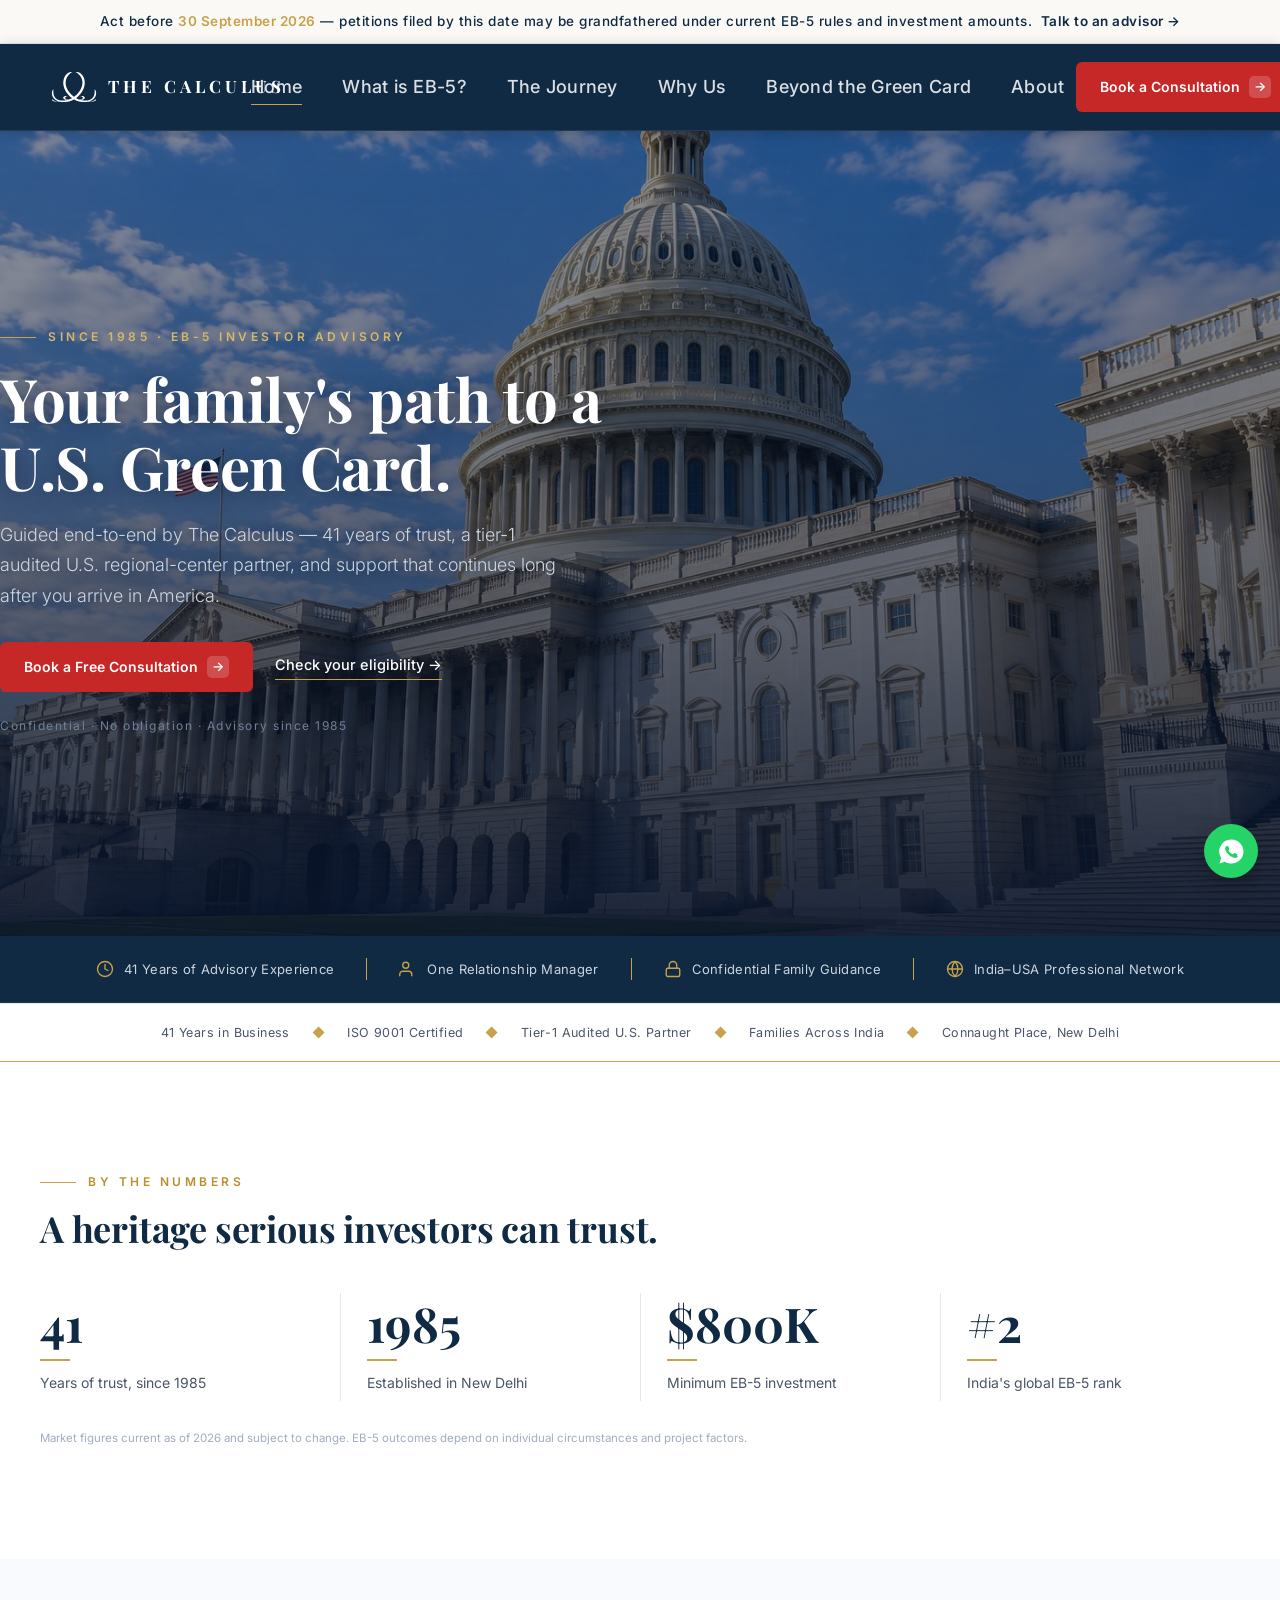
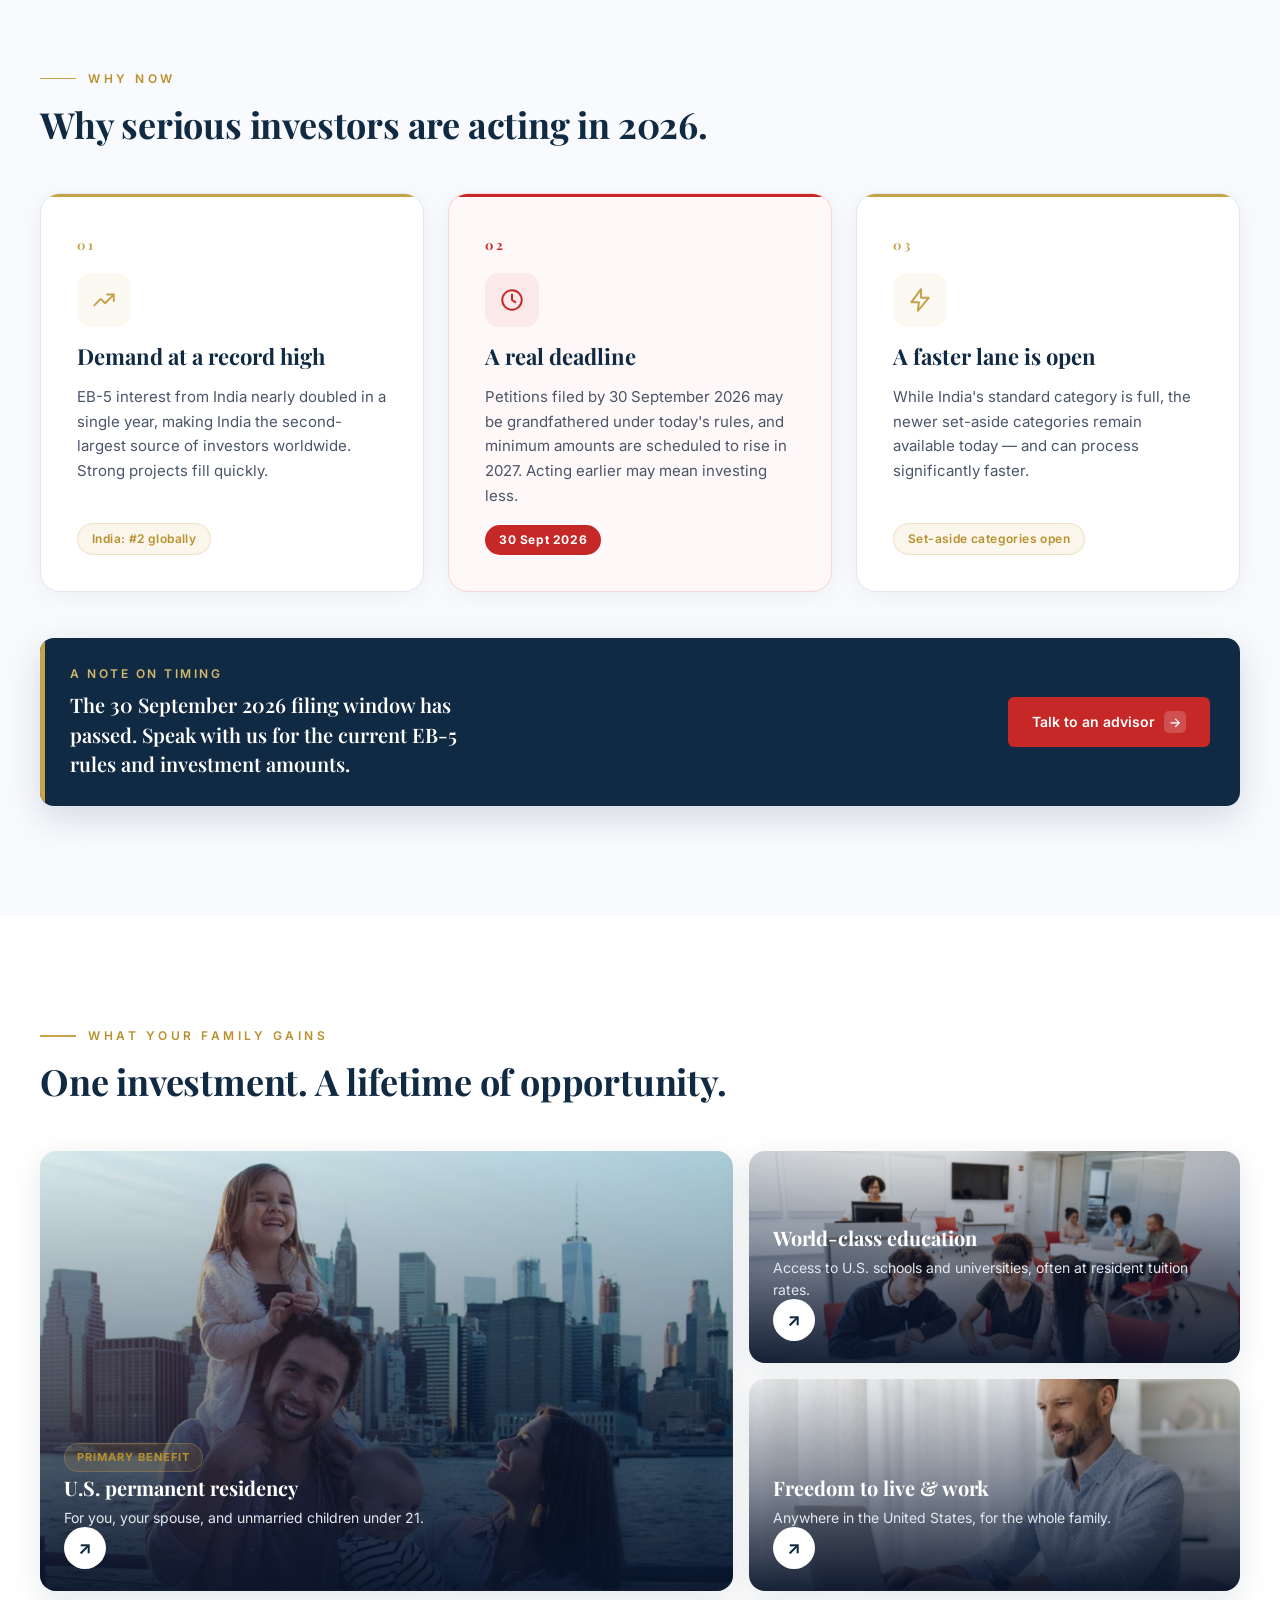
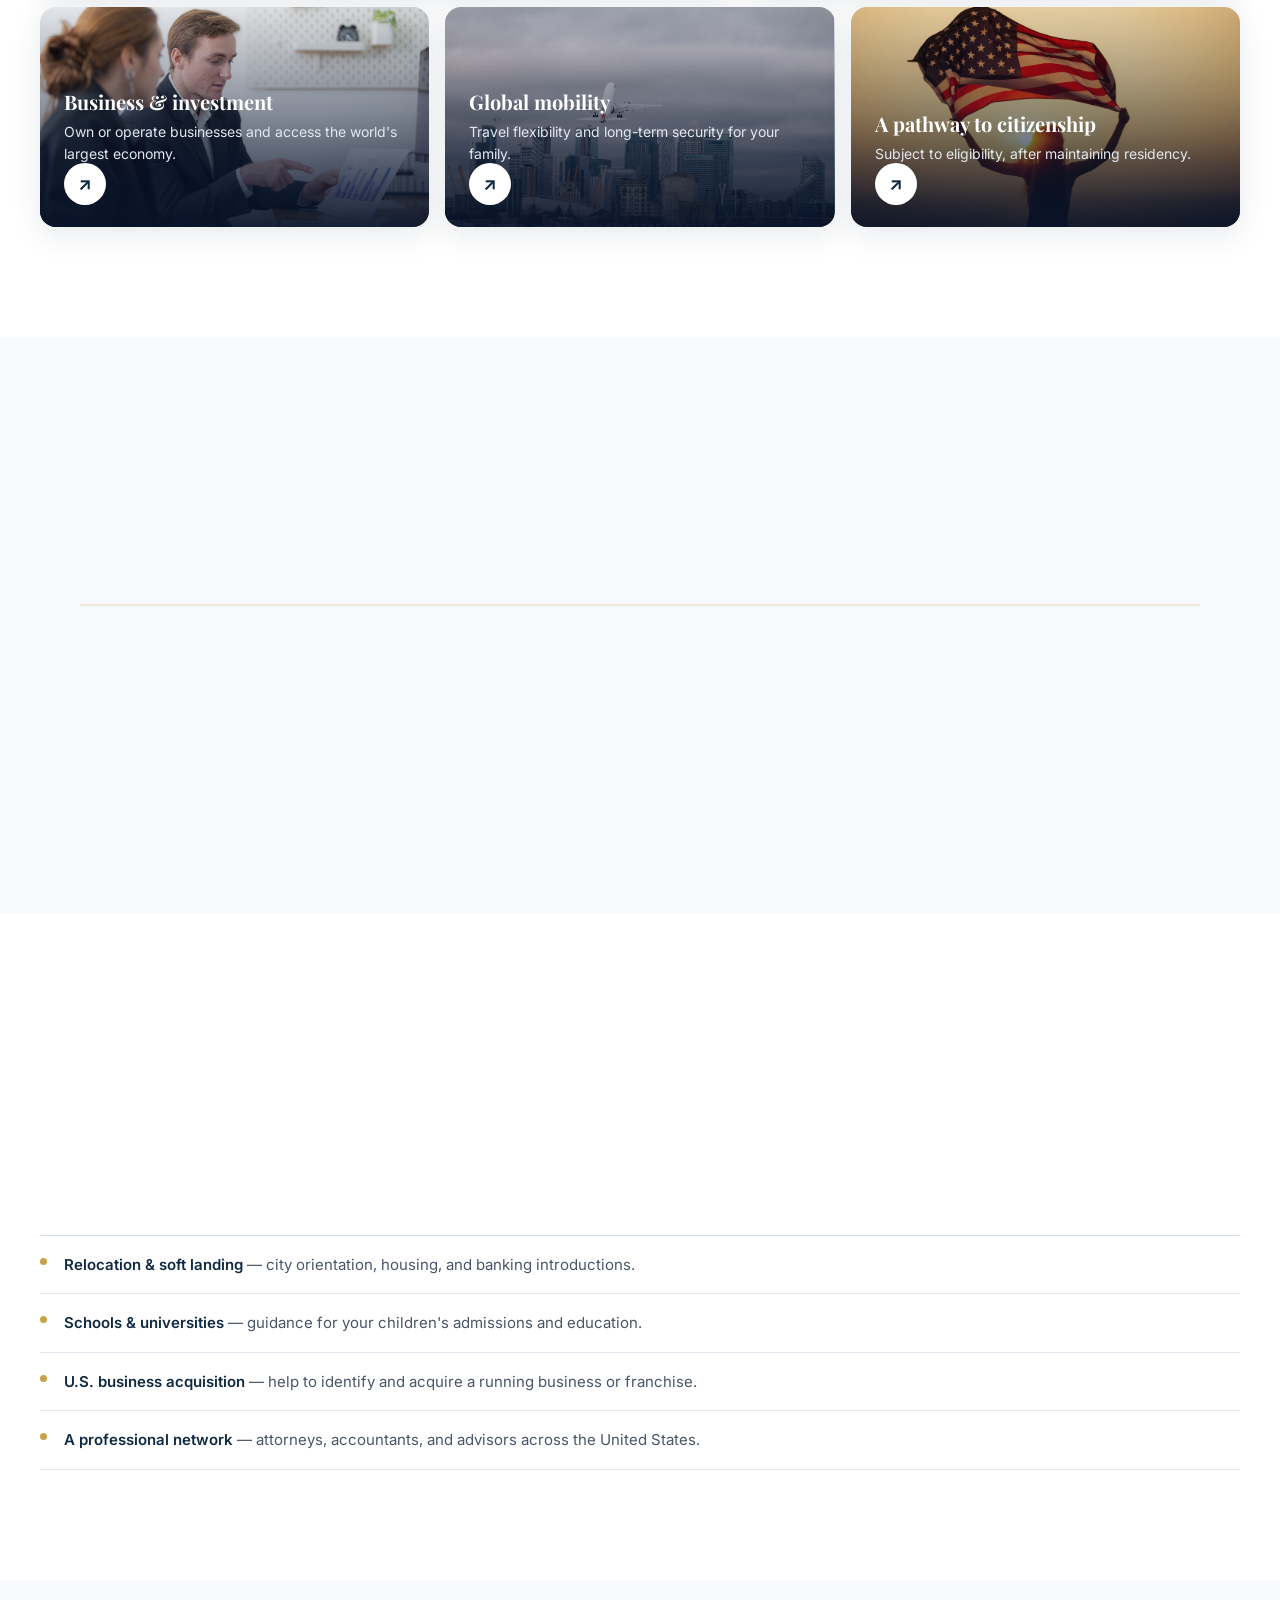
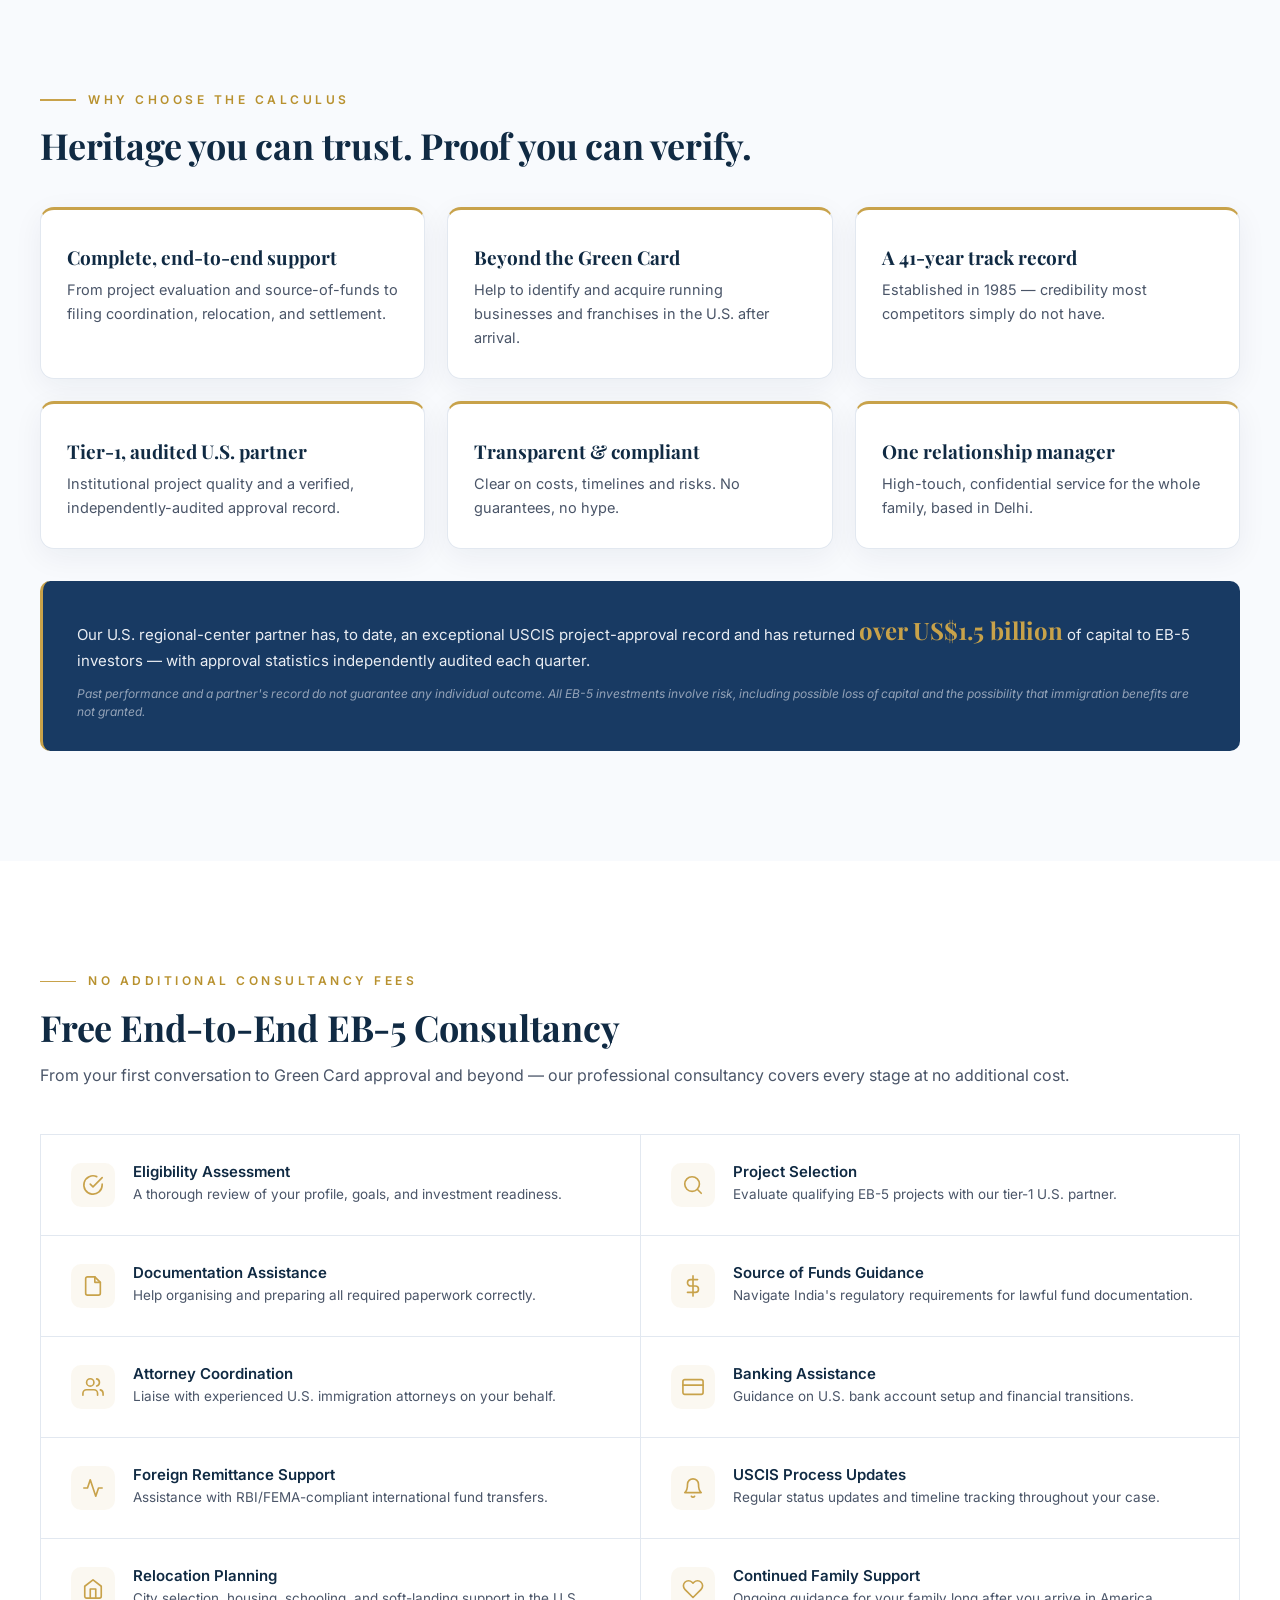
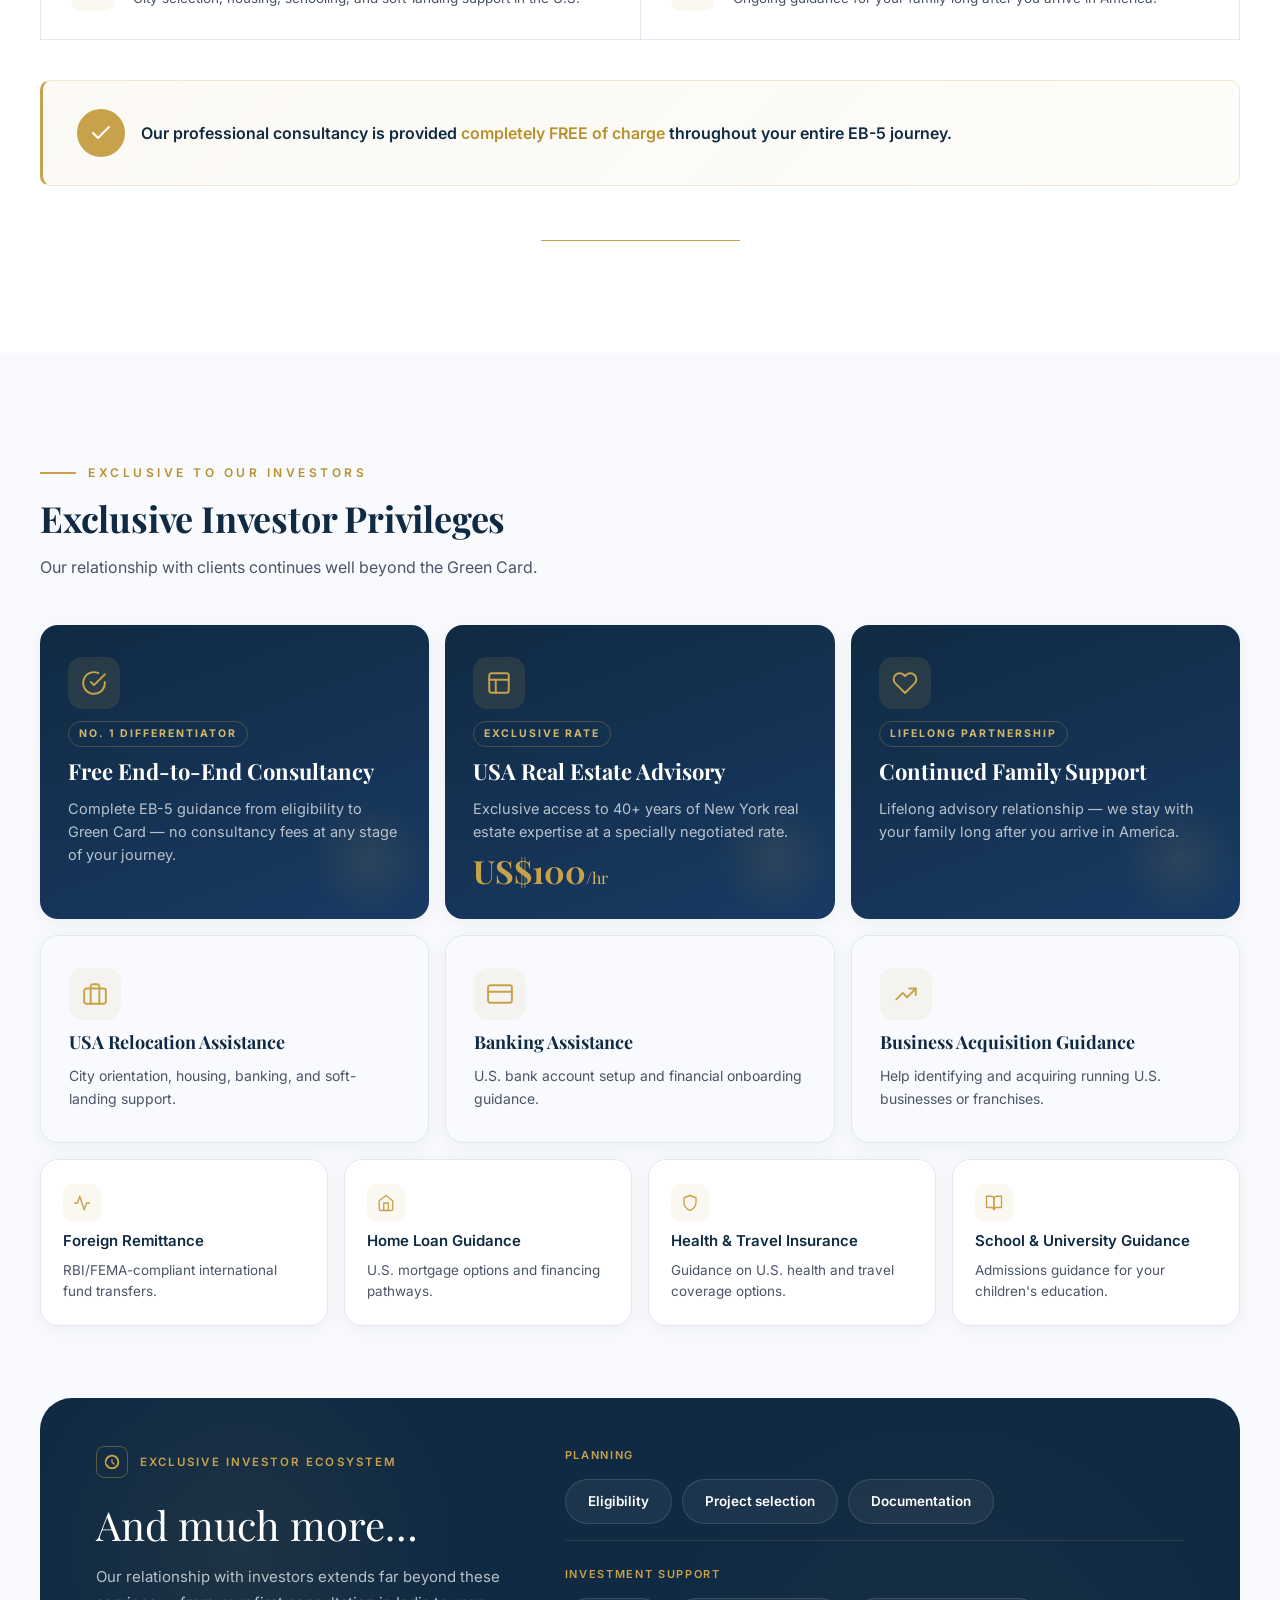
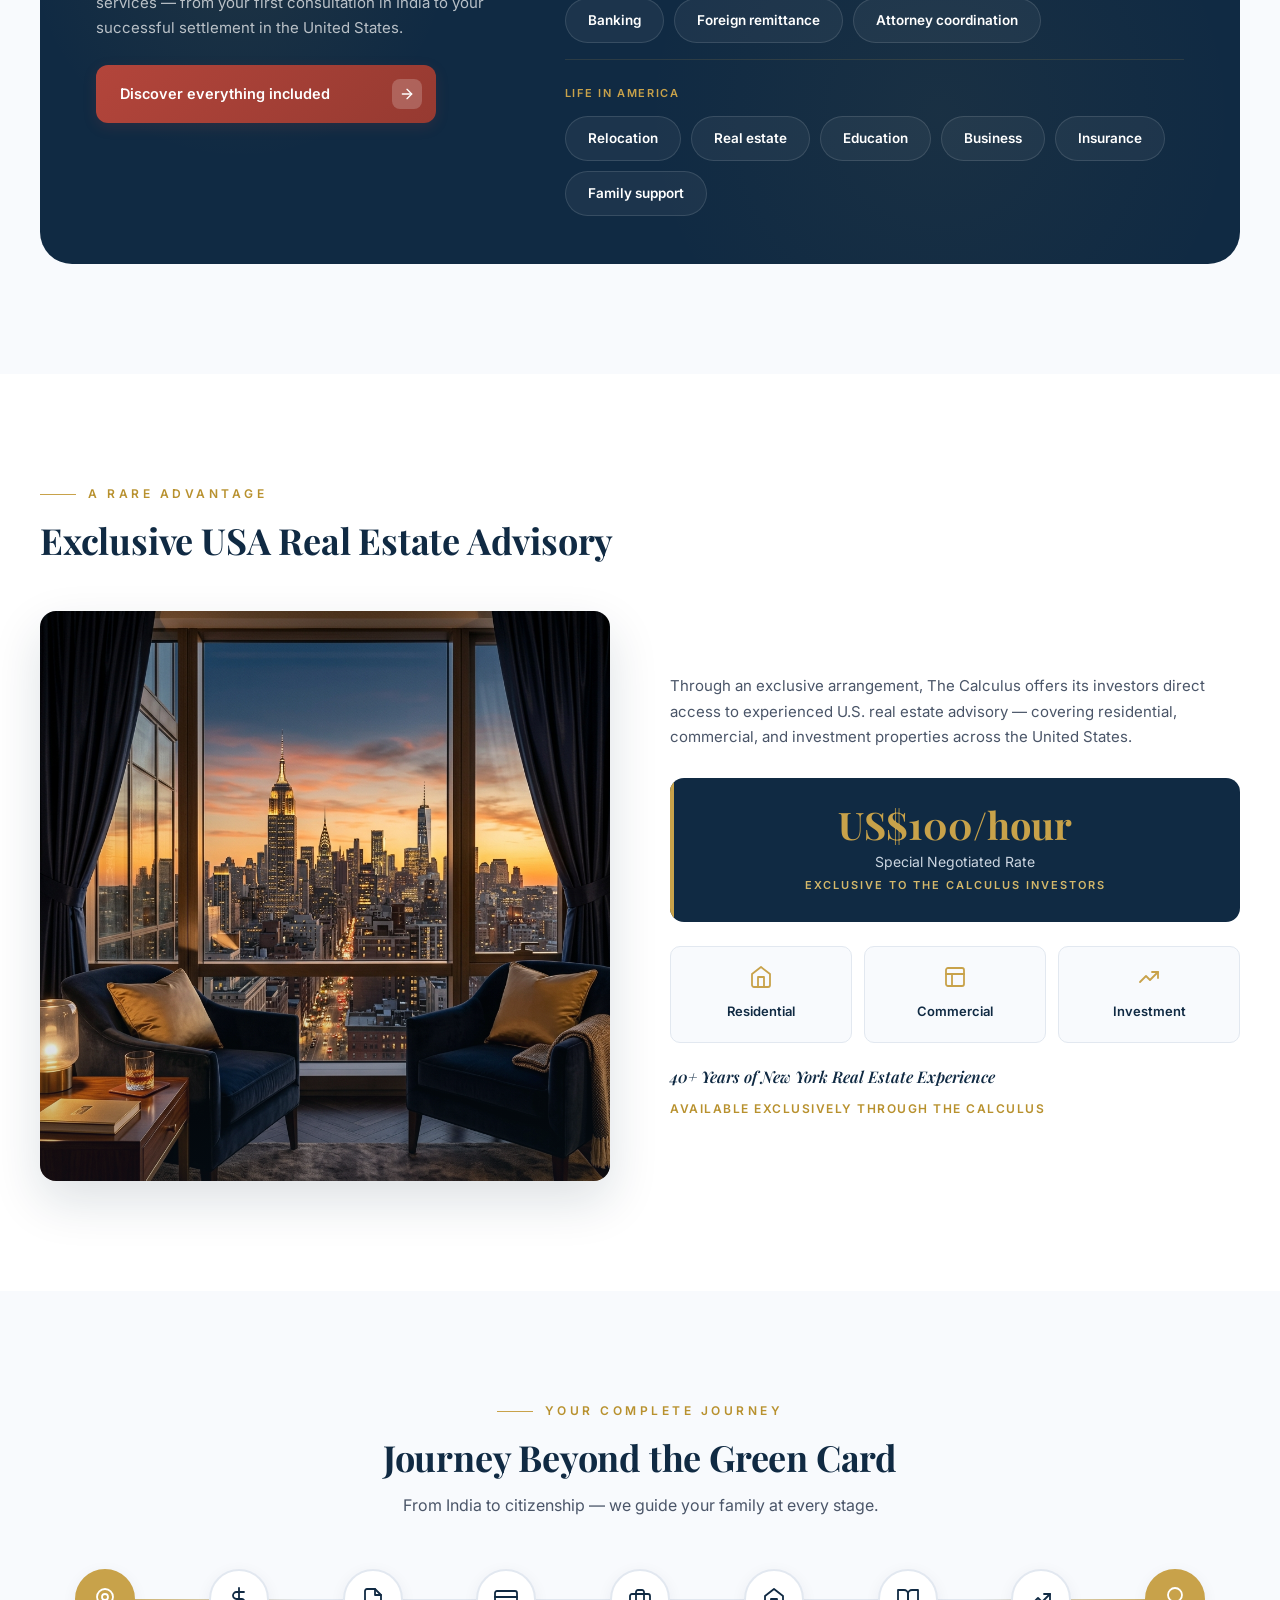
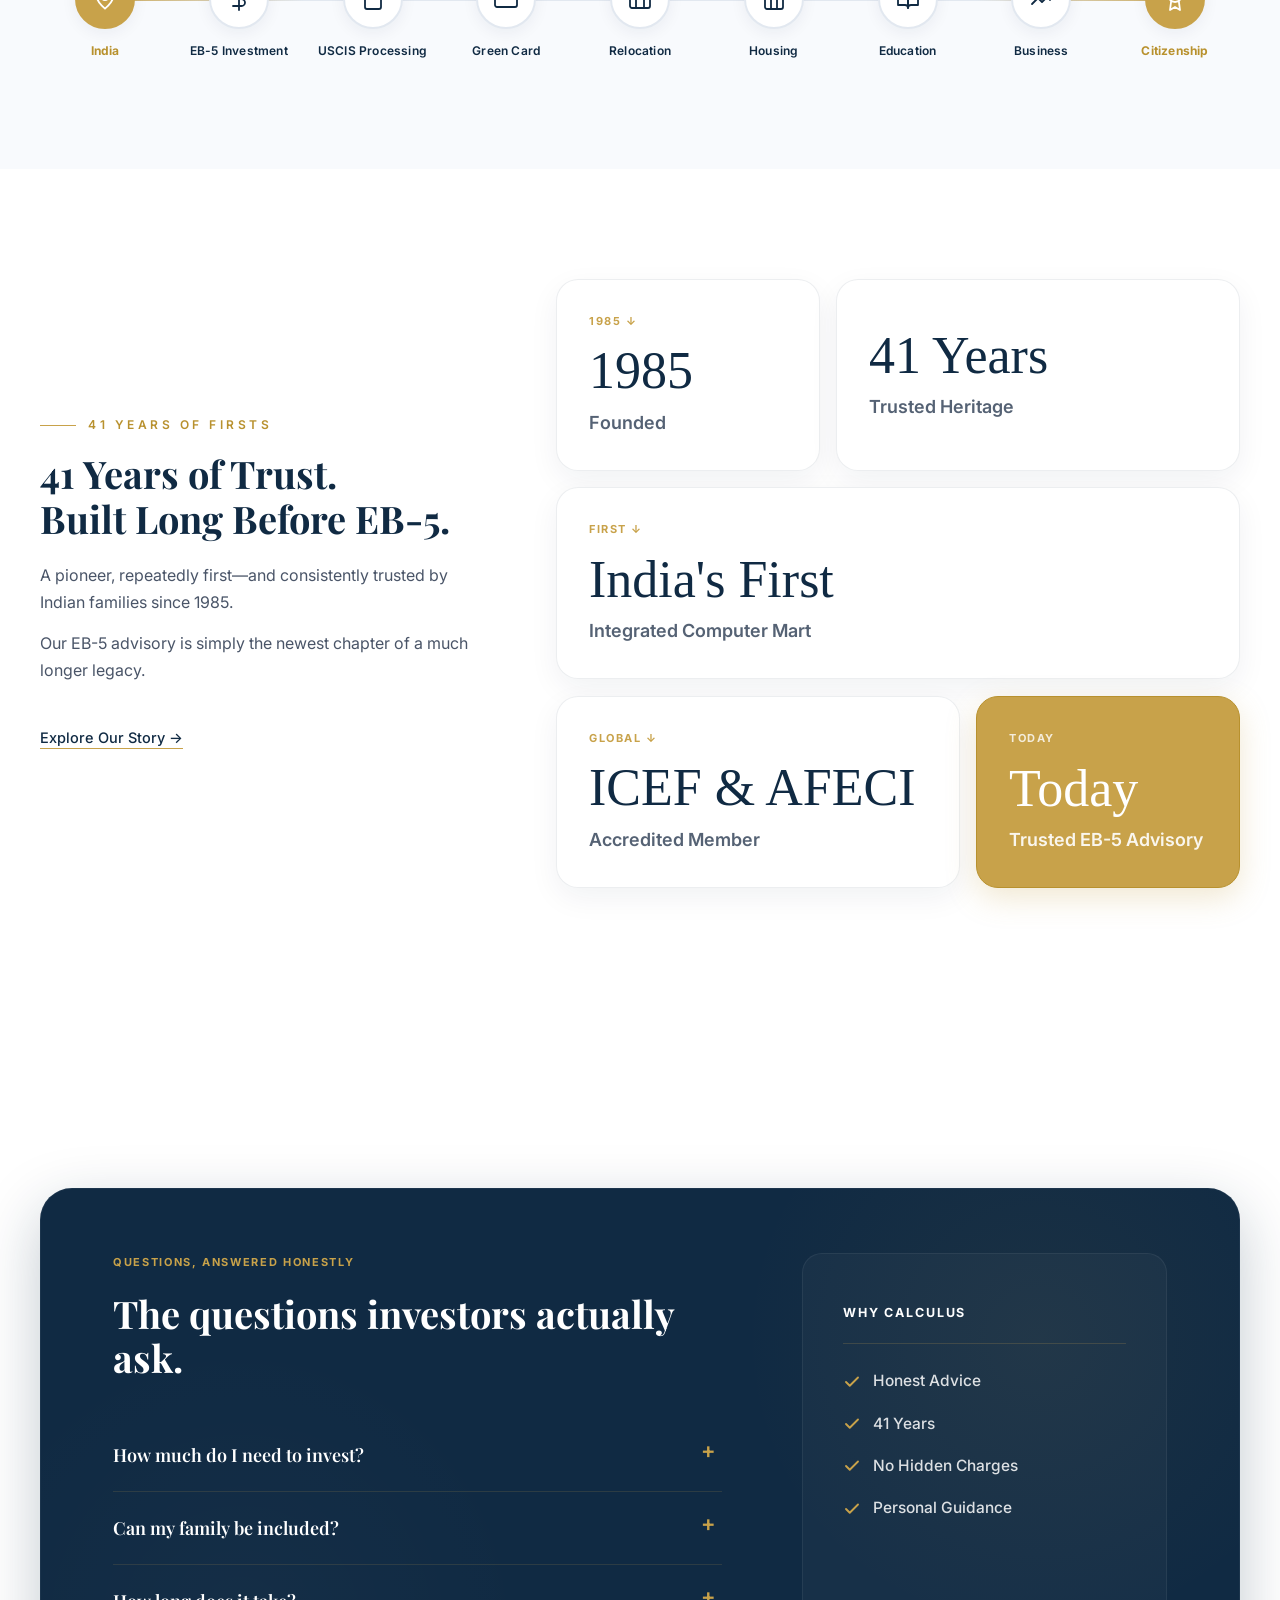
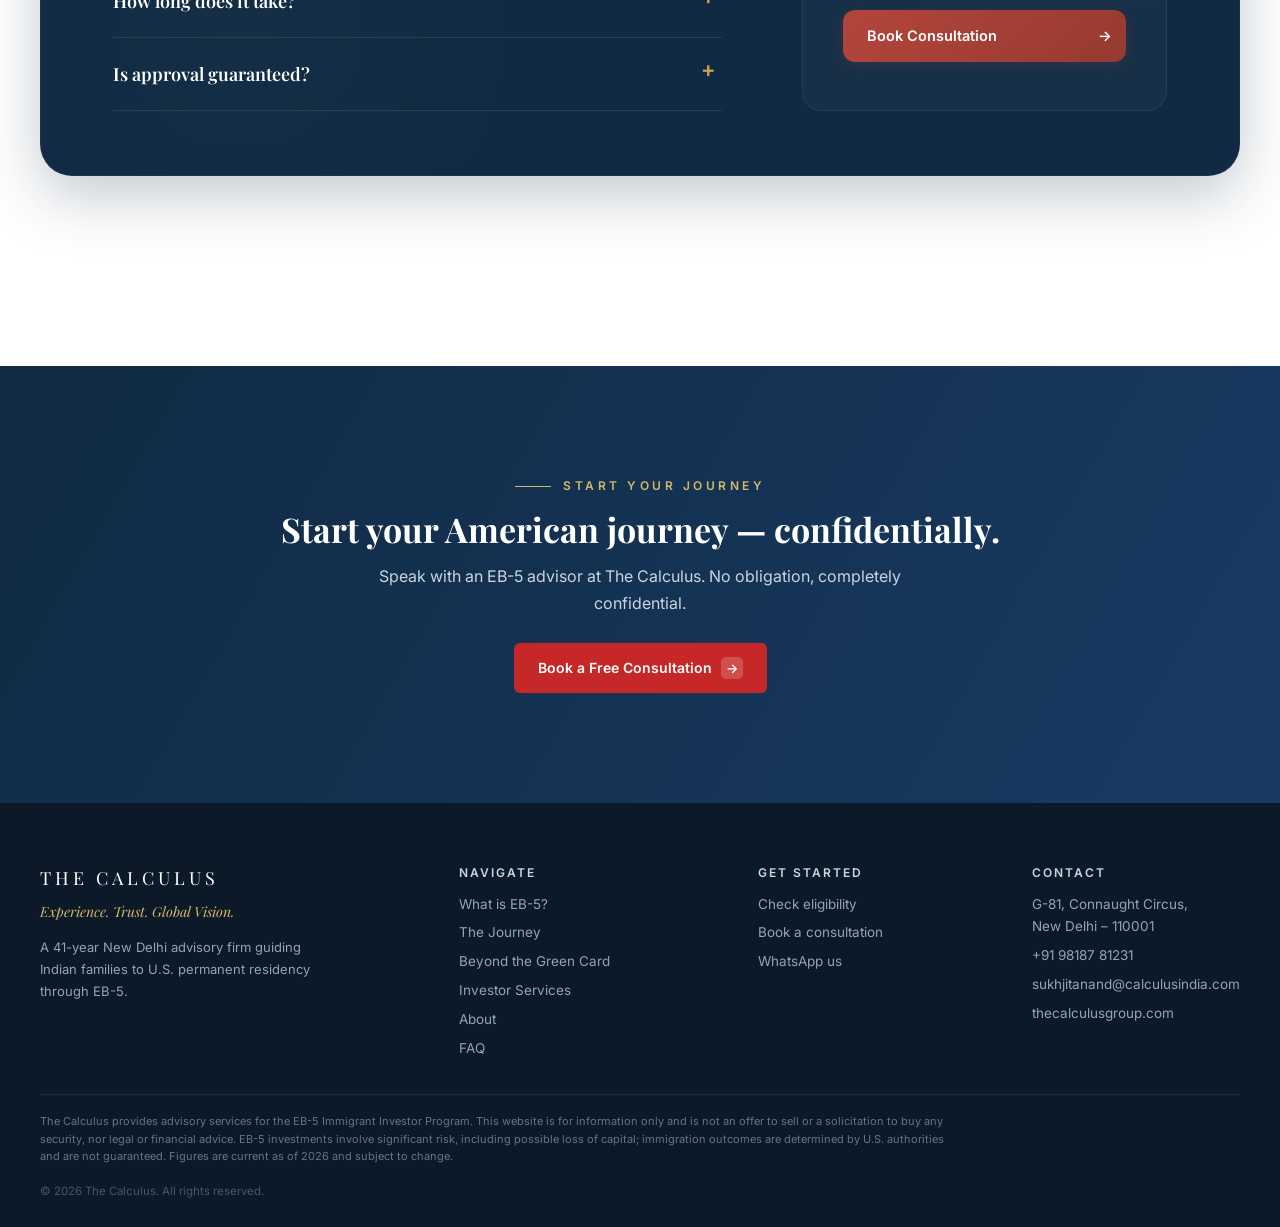
==== commit dd9ac879: "yash/redesigning the home page; changed the color pallette; added new content(housing rental,etc)" ====
--- a/index.html
+++ b/index.html
@@ -6,8 +6,9 @@
 <title>EB-5 Visa &amp; U.S. Green Card for Indian Investors | The Calculus (Since 1985)</title>
 <meta name="description" content="Secure a U.S. Green Card through the EB-5 Investor Program. The Calculus guides Indian families end-to-end — project selection, source of funds, relocation, and U.S. business acquisition. Book a confidential consultation.">
 <link rel="preconnect" href="https://fonts.googleapis.com"><link rel="preconnect" href="https://fonts.gstatic.com" crossorigin>
-<link href="https://fonts.googleapis.com/css2?family=Lora:wght@500;600;700&family=Poppins:wght@300;400;500;600&display=swap" rel="stylesheet">
+<link href="https://fonts.googleapis.com/css2?family=Inter:wght@300;400;500;600;700&family=Playfair+Display:wght@400;500;600;700&display=swap" rel="stylesheet">
 <link rel="stylesheet" href="styles.css">
+<link rel="stylesheet" href="home.css">
 <script>document.documentElement.classList.add("js");addEventListener("load",function(){setTimeout(function(){if(!window.__ok){document.querySelectorAll(".reveal").forEach(function(e){e.classList.add("in")})}},700)})</script>
 </head>
 <body>
@@ -15,7 +16,7 @@
 <div class="topbar solid" id="topbar"><div class="urgency">Act before <b>30 September 2026</b> — petitions filed by this date may be grandfathered under current EB-5 rules and investment amounts. <a href="contact.html">Talk to an advisor →</a></div>
 
 <header id="hdr"><div class="wrap nav">
-  <a class="brand" href="index.html"><img class="logo" src="assets/logo-navy.svg" alt="The Calculus"><span class="nm">THE CALCULUS</span></a>
+  <a class="brand" href="index.html"><img class="logo" src="assets/logo-white.svg" alt="The Calculus"><span class="nm">THE CALCULUS</span></a>
   <button class="burger" id="burger" aria-label="Menu">☰</button>
   <nav class="menu" id="menu">
     <a href="index.html">Home</a><a href="what-is-eb5.html">What is EB-5?</a><a href="journey.html">The Journey</a><a href="why-us.html">Why Us</a><a href="beyond.html">Beyond the Green Card</a><a href="about.html">About</a>
@@ -56,6 +57,13 @@
   </div>
 </section>
 
+<div class="micro-trust"><div class="wrap">
+  <div class="mt-item"><span class="mt-ic"><svg viewBox="0 0 24 24" fill="none" stroke="currentColor" stroke-width="1.8" stroke-linecap="round" stroke-linejoin="round"><circle cx="12" cy="12" r="10"/><polyline points="12 6 12 12 16 14"/></svg></span>41 Years of Advisory Experience</div>
+  <div class="mt-item"><span class="mt-ic"><svg viewBox="0 0 24 24" fill="none" stroke="currentColor" stroke-width="1.8" stroke-linecap="round" stroke-linejoin="round"><path d="M17 21v-2a4 4 0 0 0-4-4H5a4 4 0 0 0-4 4v2"/><circle cx="9" cy="7" r="4"/></svg></span>One Relationship Manager</div>
+  <div class="mt-item"><span class="mt-ic"><svg viewBox="0 0 24 24" fill="none" stroke="currentColor" stroke-width="1.8" stroke-linecap="round" stroke-linejoin="round"><rect x="3" y="11" width="18" height="11" rx="2" ry="2"/><path d="M7 11V7a5 5 0 0 1 10 0v4"/></svg></span>Confidential Family Guidance</div>
+  <div class="mt-item"><span class="mt-ic"><svg viewBox="0 0 24 24" fill="none" stroke="currentColor" stroke-width="1.8" stroke-linecap="round" stroke-linejoin="round"><circle cx="12" cy="12" r="10"/><line x1="2" y1="12" x2="22" y2="12"/><path d="M12 2a15.3 15.3 0 0 1 4 10 15.3 15.3 0 0 1-4 10 15.3 15.3 0 0 1-4-10 15.3 15.3 0 0 1 4-10z"/></svg></span>India–USA Professional Network</div>
+</div></div>
+
 <div class="trustbar"><div class="wrap">
   <span>41 Years in Business</span><span class="dot">◆</span><span>ISO 9001 Certified</span><span class="dot">◆</span><span>Tier-1 Audited U.S. Partner</span><span class="dot">◆</span><span>Families Across India</span><span class="dot">◆</span><span>Connaught Place, New Delhi</span>
 </div></div>
@@ -75,10 +83,28 @@
 <section class="ivory"><div class="wrap">
   <div class="eyebrow reveal">Why now</div>
   <div class="sec-head reveal d1"><h2>Why serious investors are acting in 2026.</h2></div>
-  <div class="cols-3">
-    <div class="col reveal d1"><span class="col-ic"><svg viewBox="0 0 24 24" fill="none" stroke="currentColor" stroke-width="2" stroke-linecap="round" stroke-linejoin="round"><polyline points="3 17 9 11 13 15 21 7"/><polyline points="15 7 21 7 21 13"/></svg></span><div class="n">01</div><h3>Demand at a record high</h3><p>EB-5 interest from India nearly doubled in a single year, making India the second-largest source of investors worldwide. Strong projects fill quickly.</p></div>
-    <div class="col reveal d2"><span class="col-ic"><svg viewBox="0 0 24 24" fill="none" stroke="currentColor" stroke-width="2" stroke-linecap="round" stroke-linejoin="round"><circle cx="12" cy="12" r="9"/><polyline points="12 7 12 12 15 14"/></svg></span><div class="n">02</div><h3>A real deadline</h3><p>Petitions filed by 30 September 2026 may be grandfathered under today's rules, and minimum amounts are scheduled to rise in 2027. Acting earlier may mean investing less.</p></div>
-    <div class="col reveal d3"><span class="col-ic"><svg viewBox="0 0 24 24" fill="none" stroke="currentColor" stroke-width="2" stroke-linecap="round" stroke-linejoin="round"><polygon points="13 2 4 14 11 14 10 22 20 10 13 10 13 2"/></svg></span><div class="n">03</div><h3>A faster lane is open</h3><p>While India's standard category is full, the newer set-aside categories remain available today — and can process significantly faster.</p></div>
+  <div class="why-now-grid">
+    <div class="wn-card wn-hero reveal">
+      <div class="wn-num">01</div>
+      <div class="wn-ic"><svg viewBox="0 0 24 24" fill="none" stroke="currentColor" stroke-width="1.8" stroke-linecap="round" stroke-linejoin="round"><polyline points="3 17 9 11 13 15 21 7"/><polyline points="15 7 21 7 21 13"/></svg></div>
+      <h3>Demand at a record high</h3>
+      <p>EB-5 interest from India nearly doubled in a single year, making India the second-largest source of investors worldwide. Strong projects fill quickly.</p>
+      <div class="wn-badge">India: #2 globally</div>
+    </div>
+    <div class="wn-card wn-urgency reveal d1">
+      <div class="wn-num">02</div>
+      <div class="wn-ic"><svg viewBox="0 0 24 24" fill="none" stroke="currentColor" stroke-width="1.8" stroke-linecap="round" stroke-linejoin="round"><circle cx="12" cy="12" r="9"/><polyline points="12 7 12 12 15 14"/></svg></div>
+      <h3>A real deadline</h3>
+      <p>Petitions filed by 30 September 2026 may be grandfathered under today's rules, and minimum amounts are scheduled to rise in 2027. Acting earlier may mean investing less.</p>
+      <div class="wn-deadline">30 Sept 2026</div>
+    </div>
+    <div class="wn-card wn-lane reveal d2">
+      <div class="wn-num">03</div>
+      <div class="wn-ic"><svg viewBox="0 0 24 24" fill="none" stroke="currentColor" stroke-width="1.8" stroke-linecap="round" stroke-linejoin="round"><polygon points="13 2 4 14 11 14 10 22 20 10 13 10 13 2"/></svg></div>
+      <h3>A faster lane is open</h3>
+      <p>While India's standard category is full, the newer set-aside categories remain available today — and can process significantly faster.</p>
+      <div class="wn-badge">Set-aside categories open</div>
+    </div>
   </div>
   <div class="countdown reveal" data-deadline="2026-09-30T23:59:59"><div class="cd-text"><span class="cd-eye">The window is closing</span><b>File before 30 September 2026 to lock in today&rsquo;s rules &amp; investment amounts.</b></div><div class="cd-clock"><div class="cd-u"><span class="cd-n" id="cdD">00</span><span class="cd-l">Days</span></div><div class="cd-u"><span class="cd-n" id="cdH">00</span><span class="cd-l">Hours</span></div><div class="cd-u"><span class="cd-n" id="cdM">00</span><span class="cd-l">Minutes</span></div><div class="cd-u"><span class="cd-n" id="cdS">00</span><span class="cd-l">Seconds</span></div></div></div>
 </div></section>
@@ -86,30 +112,98 @@
 <section><div class="wrap">
   <div class="eyebrow reveal">What your family gains</div>
   <div class="sec-head reveal d1"><h2>One investment. A lifetime of opportunity.</h2></div>
-  <div class="tiles">
-    <a class="gaincard reveal" href="beyond.html"><div class="gc-img" style="background-image:url(assets/residency.jpg)"></div><div class="gc-body"><h4>U.S. permanent residency</h4><p>For you, your spouse, and unmarried children under 21.</p></div><span class="gc-arr" aria-hidden="true">↗</span></a>
-    <a class="gaincard reveal d1" href="beyond.html"><div class="gc-img" style="background-image:url(assets/education.jpg)"></div><div class="gc-body"><h4>World-class education</h4><p>Access to U.S. schools and universities, often at resident tuition rates.</p></div><span class="gc-arr" aria-hidden="true">↗</span></a>
-    <a class="gaincard reveal d2" href="beyond.html"><div class="gc-img" style="background-image:url(assets/work.jpg)"></div><div class="gc-body"><h4>Freedom to live &amp; work</h4><p>Anywhere in the United States, for the whole family.</p></div><span class="gc-arr" aria-hidden="true">↗</span></a>
-    <a class="gaincard reveal" href="beyond.html"><div class="gc-img" style="background-image:url(assets/investment.jpg)"></div><div class="gc-body"><h4>Business &amp; investment</h4><p>Own or operate businesses and access the world's largest economy.</p></div><span class="gc-arr" aria-hidden="true">↗</span></a>
-    <a class="gaincard reveal d1" href="beyond.html"><div class="gc-img" style="background-image:url(assets/mobility.jpg)"></div><div class="gc-body"><h4>Global mobility</h4><p>Travel flexibility and long-term security for your family.</p></div><span class="gc-arr" aria-hidden="true">↗</span></a>
-    <a class="gaincard reveal d2" href="beyond.html"><div class="gc-img" style="background-image:url(assets/citizenship.jpg)"></div><div class="gc-body"><h4>A pathway to citizenship</h4><p>Subject to eligibility, after maintaining residency.</p></div><span class="gc-arr" aria-hidden="true">↗</span></a>
+  <div class="gains-bento">
+    <!-- Hero card: U.S. Permanent Residency -->
+    <a class="gaincard gc-hero reveal" href="beyond.html">
+      <div class="gc-img" style="background-image:url(assets/residency.jpg)"></div>
+      <div class="gc-body">
+        <div class="gc-tag">Primary Benefit</div>
+        <h4>U.S. permanent residency</h4>
+        <p>For you, your spouse, and unmarried children under 21.</p>
+      </div>
+      <span class="gc-arr" aria-hidden="true">↗</span>
+    </a>
+    <!-- Secondary cards -->
+    <a class="gaincard gc-secondary reveal d1" href="beyond.html">
+      <div class="gc-img" style="background-image:url(assets/education.jpg)"></div>
+      <div class="gc-body"><h4>World-class education</h4><p>Access to U.S. schools and universities, often at resident tuition rates.</p></div>
+      <span class="gc-arr" aria-hidden="true">↗</span>
+    </a>
+    <a class="gaincard gc-secondary reveal d2" href="beyond.html">
+      <div class="gc-img" style="background-image:url(assets/work.jpg)"></div>
+      <div class="gc-body"><h4>Freedom to live &amp; work</h4><p>Anywhere in the United States, for the whole family.</p></div>
+      <span class="gc-arr" aria-hidden="true">↗</span>
+    </a>
+    <!-- Supporting cards -->
+    <a class="gaincard gc-support reveal" href="beyond.html">
+      <div class="gc-img" style="background-image:url(assets/investment.jpg)"></div>
+      <div class="gc-body"><h4>Business &amp; investment</h4><p>Own or operate businesses and access the world's largest economy.</p></div>
+      <span class="gc-arr" aria-hidden="true">↗</span>
+    </a>
+    <a class="gaincard gc-support reveal d1" href="beyond.html">
+      <div class="gc-img" style="background-image:url(assets/mobility.jpg)"></div>
+      <div class="gc-body"><h4>Global mobility</h4><p>Travel flexibility and long-term security for your family.</p></div>
+      <span class="gc-arr" aria-hidden="true">↗</span>
+    </a>
+    <a class="gaincard gc-support reveal d2" href="beyond.html">
+      <div class="gc-img" style="background-image:url(assets/citizenship.jpg)"></div>
+      <div class="gc-body"><h4>A pathway to citizenship</h4><p>Subject to eligibility, after maintaining residency.</p></div>
+      <span class="gc-arr" aria-hidden="true">↗</span>
+    </a>
   </div>
 </div></section>
 
 <section class="ivory"><div class="wrap">
-  <div class="eyebrow reveal">The EB-5 journey</div>
-  <div class="sec-head reveal d1"><h2>A clear, guided journey — eight steps.</h2></div>
-  <div class="jtl"><div class="tl-line"></div>
-    <div class="jstep reveal"><div class="jart"><span class="jcirc"><svg viewBox="0 0 24 24" fill="none" stroke="currentColor" stroke-width="1.7" stroke-linecap="round" stroke-linejoin="round"><path d="M21 11.5a8.38 8.38 0 0 1-.9 3.8 8.5 8.5 0 0 1-7.6 4.7 8.38 8.38 0 0 1-3.8-.9L3 21l1.9-5.7a8.38 8.38 0 0 1-.9-3.8 8.5 8.5 0 0 1 4.7-7.6 8.38 8.38 0 0 1 3.8-.9h.5a8.48 8.48 0 0 1 8 8v.5z"/></svg></span></div><div class="jtxt"><div class="jno">01</div><h3>Consultation &amp; eligibility review</h3><p>We understand your goals and profile, and explain the current picture honestly.</p></div><span class="jnode"></span></div>
-    <div class="jstep reveal rev"><div class="jart"><span class="jcirc"><svg viewBox="0 0 24 24" fill="none" stroke="currentColor" stroke-width="1.7" stroke-linecap="round" stroke-linejoin="round"><circle cx="11" cy="11" r="7"/><line x1="21" y1="21" x2="16.65" y2="16.65"/></svg></span></div><div class="jtxt"><div class="jno">02</div><h3>Project selection</h3><p>Evaluate a suitable, qualifying EB-5 project with our tier-1 U.S. regional-center partner.</p></div><span class="jnode"></span></div>
-    <div class="jstep reveal"><div class="jart"><span class="jcirc"><svg viewBox="0 0 24 24" fill="none" stroke="currentColor" stroke-width="1.7" stroke-linecap="round" stroke-linejoin="round"><path d="M14 2H6a2 2 0 0 0-2 2v16a2 2 0 0 0 2 2h12a2 2 0 0 0 2-2V8z"/><polyline points="14 2 14 8 20 8"/><line x1="16" y1="13" x2="8" y2="13"/><line x1="16" y1="17" x2="8" y2="17"/><line x1="10" y1="9" x2="8" y2="9"/></svg></span></div><div class="jtxt"><div class="jno">03</div><h3>Source-of-funds documentation</h3><p>Prepare and organise your paperwork correctly — the biggest factor in a smooth case.</p></div><span class="jnode"></span></div>
-    <div class="jstep reveal rev"><div class="jart"><span class="jcirc"><svg viewBox="0 0 24 24" fill="none" stroke="currentColor" stroke-width="1.7" stroke-linecap="round" stroke-linejoin="round"><line x1="12" y1="1" x2="12" y2="23"/><path d="M17 5H9.5a3.5 3.5 0 0 0 0 7h5a3.5 3.5 0 0 1 0 7H6"/></svg></span></div><div class="jtxt"><div class="jno">04</div><h3>Investment &amp; I-526E filing</h3><p>You invest and file your EB-5 petition with USCIS.</p></div><span class="jnode"></span></div>
-    <div class="jstep reveal"><div class="jart"><span class="jcirc"><svg viewBox="0 0 24 24" fill="none" stroke="currentColor" stroke-width="1.7" stroke-linecap="round" stroke-linejoin="round"><rect x="1" y="4" width="22" height="16" rx="2" ry="2"/><line x1="1" y1="10" x2="23" y2="10"/></svg></span></div><div class="jtxt"><div class="jno">05</div><h3>Conditional Green Card</h3><p>Granted to the investor and eligible family members.</p></div><span class="jnode"></span></div>
-    <div class="jstep reveal rev"><div class="jart"><span class="jcirc"><svg viewBox="0 0 24 24" fill="none" stroke="currentColor" stroke-width="1.7" stroke-linecap="round" stroke-linejoin="round"><path d="M3 9l9-7 9 7v11a2 2 0 0 1-2 2H5a2 2 0 0 1-2-2z"/><polyline points="9 22 9 12 15 12 15 22"/></svg></span></div><div class="jtxt"><div class="jno">06</div><h3>Relocation support</h3><p>We help your family settle into your chosen U.S. city.</p></div><span class="jnode"></span></div>
-    <div class="jstep reveal"><div class="jart"><span class="jcirc"><svg viewBox="0 0 24 24" fill="none" stroke="currentColor" stroke-width="1.7" stroke-linecap="round" stroke-linejoin="round"><rect x="2" y="7" width="20" height="14" rx="2" ry="2"/><path d="M16 21V5a2 2 0 0 0-2-2h-4a2 2 0 0 0-2 2v16"/></svg></span></div><div class="jtxt"><div class="jno">07</div><h3>Business acquisition (optional)</h3><p>Identify and acquire a running U.S. business or franchise.</p></div><span class="jnode"></span></div>
-    <div class="jstep reveal rev"><div class="jart"><span class="jcirc"><svg viewBox="0 0 24 24" fill="none" stroke="currentColor" stroke-width="1.7" stroke-linecap="round" stroke-linejoin="round"><circle cx="12" cy="8" r="7"/><polyline points="8.21 13.89 7 23 12 20 17 23 15.79 13.88"/></svg></span></div><div class="jtxt"><div class="jno">08</div><h3>Permanent residency &amp; citizenship</h3><p>Remove conditions and look ahead to citizenship.</p></div><span class="jnode"></span></div>
-  </div>
-  <p class="note reveal">Timelines vary by project type and visa availability; some routes are faster. We explain the current picture honestly during your consultation.</p>
+  <div class="eyebrow reveal" style="justify-content:center">The EB-5 journey</div>
+  <div class="sec-head reveal d1" style="text-align:center;max-width:none"><h2>A clear, guided journey — eight steps.</h2></div>
+  
+  <div class="journey-preview">
+    <div class="jp-line"></div>
+    <div class="jp-step reveal">
+      <div class="jp-ic"><svg viewBox="0 0 24 24" fill="none" stroke="currentColor" stroke-width="1.7" stroke-linecap="round" stroke-linejoin="round"><path d="M21 11.5a8.38 8.38 0 0 1-.9 3.8 8.5 8.5 0 0 1-7.6 4.7 8.38 8.38 0 0 1-3.8-.9L3 21l1.9-5.7a8.38 8.38 0 0 1-.9-3.8 8.5 8.5 0 0 1 4.7-7.6 8.38 8.38 0 0 1 3.8-.9h.5a8.48 8.48 0 0 1 8 8v.5z"/></svg></div>
+      <h4>Consultation</h4>
+      <p>Eligibility review and honest advice.</p>
+    </div>
+    <div class="jp-step reveal d1">
+      <div class="jp-ic"><svg viewBox="0 0 24 24" fill="none" stroke="currentColor" stroke-width="1.7" stroke-linecap="round" stroke-linejoin="round"><circle cx="11" cy="11" r="7"/><line x1="21" y1="21" x2="16.65" y2="16.65"/></svg></div>
+      <h4>Project selection</h4>
+      <p>Evaluate a qualifying EB-5 project.</p>
+    </div>
+    <div class="jp-step reveal d2">
+      <div class="jp-ic"><svg viewBox="0 0 24 24" fill="none" stroke="currentColor" stroke-width="1.7" stroke-linecap="round" stroke-linejoin="round"><path d="M14 2H6a2 2 0 0 0-2 2v16a2 2 0 0 0 2 2h12a2 2 0 0 0 2-2V8z"/><polyline points="14 2 14 8 20 8"/><line x1="16" y1="13" x2="8" y2="13"/><line x1="16" y1="17" x2="8" y2="17"/><line x1="10" y1="9" x2="8" y2="9"/></svg></div>
+      <h4>Documentation</h4>
+      <p>Prepare source-of-funds paperwork.</p>
+    </div>
+    <div class="jp-step reveal d3">
+      <div class="jp-ic"><svg viewBox="0 0 24 24" fill="none" stroke="currentColor" stroke-width="1.7" stroke-linecap="round" stroke-linejoin="round"><line x1="12" y1="1" x2="12" y2="23"/><path d="M17 5H9.5a3.5 3.5 0 0 0 0 7h5a3.5 3.5 0 0 1 0 7H6"/></svg></div>
+      <h4>Investment</h4>
+      <p>Invest and file I-526E petition.</p>
+    </div>
+    <div class="jp-step reveal">
+      <div class="jp-ic"><svg viewBox="0 0 24 24" fill="none" stroke="currentColor" stroke-width="1.7" stroke-linecap="round" stroke-linejoin="round"><rect x="1" y="4" width="22" height="16" rx="2" ry="2"/><line x1="1" y1="10" x2="23" y2="10"/></svg></div>
+      <h4>Green Card</h4>
+      <p>Conditional approval granted.</p>
+    </div>
+    <div class="jp-step reveal d1">
+      <div class="jp-ic"><svg viewBox="0 0 24 24" fill="none" stroke="currentColor" stroke-width="1.7" stroke-linecap="round" stroke-linejoin="round"><path d="M3 9l9-7 9 7v11a2 2 0 0 1-2 2H5a2 2 0 0 1-2-2z"/><polyline points="9 22 9 12 15 12 15 22"/></svg></div>
+      <h4>Relocation</h4>
+      <p>Settle into your chosen U.S. city.</p>
+    </div>
+    <div class="jp-step reveal d2">
+      <div class="jp-ic"><svg viewBox="0 0 24 24" fill="none" stroke="currentColor" stroke-width="1.7" stroke-linecap="round" stroke-linejoin="round"><rect x="2" y="7" width="20" height="14" rx="2" ry="2"/><path d="M16 21V5a2 2 0 0 0-2-2h-4a2 2 0 0 0-2 2v16"/></svg></div>
+      <h4>Business</h4>
+      <p>Acquire a U.S. business (optional).</p>
+    </div>
+    <div class="jp-step reveal d3">
+      <div class="jp-ic"><svg viewBox="0 0 24 24" fill="none" stroke="currentColor" stroke-width="1.7" stroke-linecap="round" stroke-linejoin="round"><circle cx="12" cy="8" r="7"/><polyline points="8.21 13.89 7 23 12 20 17 23 15.79 13.88"/></svg></div>
+      <h4>Citizenship</h4>
+      <p>Remove conditions and apply.</p>
+    </div>
+  </div>
+
+  <div style="margin-top:48px;text-align:center" class="reveal">
+    <a class="btn btn-gold" href="journey.html">Explore the Complete 8-Step Journey <span class="arr">→</span></a>
+  </div>
 </div></section>
 
 <section class="diff-sec"><div class="wrap">
@@ -143,28 +237,259 @@
   </div>
 </div></section>
 
+<!-- ===== SECTION: Free End-to-End Consultancy ===== -->
 <section><div class="wrap">
-  <div class="eyebrow reveal">41 years of firsts</div>
-  <div class="sec-head reveal d1"><h2>A pioneer, repeatedly first — and consistently trusted.</h2></div>
-  <div class="timeline stagger" data-timeline><div class="tl-line"></div>
-    <div class="tl-row reveal"><div class="yr">1985</div><p>Founded in Connaught Place as one of India's first integrated technology-retail ventures.</p></div>
-    <div class="tl-row reveal"><div class="yr">1990</div><p>Honoured with India's top national sales award for Citizen TVSE printers.</p></div>
-    <div class="tl-row reveal"><div class="yr">1995</div><p>Opened Delhi's first cyber café, Connaught Place — listed in international travel guides.</p></div>
-    <div class="tl-row reveal"><div class="yr">2000</div><p>Developed a Yoga CD-ROM — to this day the only Yoga CD certified by the Government of India.</p></div>
-    <div class="tl-row reveal"><div class="yr">2007 →</div><p>Built Asia's largest German-education consultancy — ICEF &amp; AFECI accredited.</p></div>
-    <div class="tl-row today reveal"><div class="yr">Today</div><p>Bringing four decades of trust to EB-5 investor advisory.</p></div>
-  </div>
-  <p class="note reveal">The 41-year legacy is The Calculus's company track record — not 41 years of EB-5 experience. Our EB-5 advisory is the newest chapter in that story.</p>
-</div></section>
-
+  <div class="eyebrow reveal">No additional consultancy fees</div>
+  <div class="sec-head reveal d1"><h2>Free End-to-End EB-5 Consultancy</h2></div>
+  <p class="lead reveal d2">From your first conversation to Green Card approval and beyond — our professional consultancy covers every stage at no additional cost.</p>
+  <div class="svc-grid">
+    <div class="svc-item reveal"><div class="svc-ic"><svg viewBox="0 0 24 24" fill="none" stroke="currentColor" stroke-width="1.8" stroke-linecap="round" stroke-linejoin="round"><path d="M22 11.08V12a10 10 0 1 1-5.93-9.14"/><polyline points="22 4 12 14.01 9 11.01"/></svg></div><div><h4>Eligibility Assessment</h4><p>A thorough review of your profile, goals, and investment readiness.</p></div></div>
+    <div class="svc-item reveal d1"><div class="svc-ic"><svg viewBox="0 0 24 24" fill="none" stroke="currentColor" stroke-width="1.8" stroke-linecap="round" stroke-linejoin="round"><circle cx="11" cy="11" r="8"/><line x1="21" y1="21" x2="16.65" y2="16.65"/></svg></div><div><h4>Project Selection</h4><p>Evaluate qualifying EB-5 projects with our tier-1 U.S. partner.</p></div></div>
+    <div class="svc-item reveal"><div class="svc-ic"><svg viewBox="0 0 24 24" fill="none" stroke="currentColor" stroke-width="1.8" stroke-linecap="round" stroke-linejoin="round"><path d="M14 2H6a2 2 0 0 0-2 2v16a2 2 0 0 0 2 2h12a2 2 0 0 0 2-2V8z"/><polyline points="14 2 14 8 20 8"/></svg></div><div><h4>Documentation Assistance</h4><p>Help organising and preparing all required paperwork correctly.</p></div></div>
+    <div class="svc-item reveal d1"><div class="svc-ic"><svg viewBox="0 0 24 24" fill="none" stroke="currentColor" stroke-width="1.8" stroke-linecap="round" stroke-linejoin="round"><line x1="12" y1="1" x2="12" y2="23"/><path d="M17 5H9.5a3.5 3.5 0 0 0 0 7h5a3.5 3.5 0 0 1 0 7H6"/></svg></div><div><h4>Source of Funds Guidance</h4><p>Navigate India's regulatory requirements for lawful fund documentation.</p></div></div>
+    <div class="svc-item reveal"><div class="svc-ic"><svg viewBox="0 0 24 24" fill="none" stroke="currentColor" stroke-width="1.8" stroke-linecap="round" stroke-linejoin="round"><path d="M17 21v-2a4 4 0 0 0-4-4H5a4 4 0 0 0-4 4v2"/><circle cx="9" cy="7" r="4"/><path d="M23 21v-2a4 4 0 0 0-3-3.87"/><path d="M16 3.13a4 4 0 0 1 0 7.75"/></svg></div><div><h4>Attorney Coordination</h4><p>Liaise with experienced U.S. immigration attorneys on your behalf.</p></div></div>
+    <div class="svc-item reveal d1"><div class="svc-ic"><svg viewBox="0 0 24 24" fill="none" stroke="currentColor" stroke-width="1.8" stroke-linecap="round" stroke-linejoin="round"><rect x="1" y="4" width="22" height="16" rx="2" ry="2"/><line x1="1" y1="10" x2="23" y2="10"/></svg></div><div><h4>Banking Assistance</h4><p>Guidance on U.S. bank account setup and financial transitions.</p></div></div>
+    <div class="svc-item reveal"><div class="svc-ic"><svg viewBox="0 0 24 24" fill="none" stroke="currentColor" stroke-width="1.8" stroke-linecap="round" stroke-linejoin="round"><polyline points="22 12 18 12 15 21 9 3 6 12 2 12"/></svg></div><div><h4>Foreign Remittance Support</h4><p>Assistance with RBI/FEMA-compliant international fund transfers.</p></div></div>
+    <div class="svc-item reveal d1"><div class="svc-ic"><svg viewBox="0 0 24 24" fill="none" stroke="currentColor" stroke-width="1.8" stroke-linecap="round" stroke-linejoin="round"><path d="M18 8A6 6 0 0 0 6 8c0 7-3 9-3 9h18s-3-2-3-9"/><path d="M13.73 21a2 2 0 0 1-3.46 0"/></svg></div><div><h4>USCIS Process Updates</h4><p>Regular status updates and timeline tracking throughout your case.</p></div></div>
+    <div class="svc-item reveal"><div class="svc-ic"><svg viewBox="0 0 24 24" fill="none" stroke="currentColor" stroke-width="1.8" stroke-linecap="round" stroke-linejoin="round"><path d="M3 9l9-7 9 7v11a2 2 0 0 1-2 2H5a2 2 0 0 1-2-2z"/><polyline points="9 22 9 12 15 12 15 22"/></svg></div><div><h4>Relocation Planning</h4><p>City selection, housing, schooling, and soft-landing support in the U.S.</p></div></div>
+    <div class="svc-item reveal d1"><div class="svc-ic"><svg viewBox="0 0 24 24" fill="none" stroke="currentColor" stroke-width="1.8" stroke-linecap="round" stroke-linejoin="round"><path d="M20.84 4.61a5.5 5.5 0 0 0-7.78 0L12 5.67l-1.06-1.06a5.5 5.5 0 0 0-7.78 7.78l1.06 1.06L12 21.23l7.78-7.78 1.06-1.06a5.5 5.5 0 0 0 0-7.78z"/></svg></div><div><h4>Continued Family Support</h4><p>Ongoing guidance for your family long after you arrive in America.</p></div></div>
+  </div>
+  <div class="premium-callout reveal">
+    <div class="pc-ic"><svg viewBox="0 0 24 24" fill="none" stroke="currentColor" stroke-width="2" stroke-linecap="round" stroke-linejoin="round"><polyline points="20 6 9 17 4 12"/></svg></div>
+    <p>Our professional consultancy is provided <span>completely FREE of charge</span> throughout your entire EB-5 journey.</p>
+  </div>
+  <div style="margin-top:30px;text-align:center"><a class="tlink" href="services.html">View all investor services →</a></div>
+</div></section>
+
+<!-- ===== SECTION: Exclusive Investor Privileges ===== -->
 <section class="ivory"><div class="wrap">
-  <div class="eyebrow reveal">Questions, answered honestly</div>
-  <div class="sec-head reveal d1"><h2>The questions investors actually ask.</h2></div>
-  <div class="faq reveal">
-    <div class="qa"><button class="q">How much do I need to invest?</button><div class="a"><p>The current minimum is US$800,000 for a project in a targeted/set-aside area, or US$1,050,000 otherwise. Amounts are scheduled to rise in 2027.</p></div></div>
-    <div class="qa"><button class="q">Can my family be included?</button><div class="a"><p>Yes — your spouse and unmarried children under 21 are generally included.</p></div></div>
-    <div class="qa"><button class="q">How long does it take?</button><div class="a"><p>It depends on the project type and visa availability; some set-aside routes are considerably faster. We give you an honest, current estimate.</p></div></div>
-    <div class="qa"><button class="q">Is approval guaranteed?</button><div class="a"><p><b>No.</b> No one can guarantee approval or returns. We focus on careful project selection, accurate documentation, and full transparency — which is exactly why families trust us.</p></div></div>
+  <div class="eyebrow reveal">Exclusive to our investors</div>
+  <div class="sec-head reveal d1"><h2>Exclusive Investor Privileges</h2></div>
+  <p class="lead reveal d2">Our relationship with clients continues well beyond the Green Card.</p>
+  <div class="priv-bento">
+    <!-- PRIMARY: Free Consultancy — wide hero -->
+    <div class="pb-card pb-primary pb-free reveal">
+      <div class="pb-ic"><svg viewBox="0 0 24 24" fill="none" stroke="currentColor" stroke-width="1.8" stroke-linecap="round" stroke-linejoin="round"><path d="M22 11.08V12a10 10 0 1 1-5.93-9.14"/><polyline points="22 4 12 14.01 9 11.01"/></svg></div>
+      <div class="pb-label">No. 1 Differentiator</div>
+      <h4>Free End-to-End Consultancy</h4>
+      <p>Complete EB-5 guidance from eligibility to Green Card — no consultancy fees at any stage of your journey.</p>
+    </div>
+    <!-- PRIMARY: Real Estate Advisory -->
+    <div class="pb-card pb-primary pb-re reveal d1">
+      <div class="pb-ic"><svg viewBox="0 0 24 24" fill="none" stroke="currentColor" stroke-width="1.8" stroke-linecap="round" stroke-linejoin="round"><rect x="3" y="3" width="18" height="18" rx="2" ry="2"/><line x1="3" y1="9" x2="21" y2="9"/><line x1="9" y1="21" x2="9" y2="9"/></svg></div>
+      <div class="pb-label">Exclusive Rate</div>
+      <h4>USA Real Estate Advisory</h4>
+      <p>Exclusive access to 40+ years of New York real estate expertise at a specially negotiated rate.</p>
+      <div class="pb-rate">US$100<span>/hr</span></div>
+    </div>
+    <!-- PRIMARY: Continued Family Support -->
+    <div class="pb-card pb-primary pb-family reveal d2">
+      <div class="pb-ic"><svg viewBox="0 0 24 24" fill="none" stroke="currentColor" stroke-width="1.8" stroke-linecap="round" stroke-linejoin="round"><path d="M20.84 4.61a5.5 5.5 0 0 0-7.78 0L12 5.67l-1.06-1.06a5.5 5.5 0 0 0-7.78 7.78l1.06 1.06L12 21.23l7.78-7.78 1.06-1.06a5.5 5.5 0 0 0 0-7.78z"/></svg></div>
+      <div class="pb-label">Lifelong Partnership</div>
+      <h4>Continued Family Support</h4>
+      <p>Lifelong advisory relationship — we stay with your family long after you arrive in America.</p>
+    </div>
+    <!-- SECONDARY: Relocation -->
+    <div class="pb-card pb-secondary reveal">
+      <div class="pb-ic"><svg viewBox="0 0 24 24" fill="none" stroke="currentColor" stroke-width="1.8" stroke-linecap="round" stroke-linejoin="round"><rect x="2" y="7" width="20" height="14" rx="2" ry="2"/><path d="M16 21V5a2 2 0 0 0-2-2h-4a2 2 0 0 0-2 2v16"/></svg></div>
+      <h4>USA Relocation Assistance</h4>
+      <p>City orientation, housing, banking, and soft-landing support.</p>
+    </div>
+    <!-- SECONDARY: Banking -->
+    <div class="pb-card pb-secondary reveal d1">
+      <div class="pb-ic"><svg viewBox="0 0 24 24" fill="none" stroke="currentColor" stroke-width="1.8" stroke-linecap="round" stroke-linejoin="round"><rect x="1" y="4" width="22" height="16" rx="2" ry="2"/><line x1="1" y1="10" x2="23" y2="10"/></svg></div>
+      <h4>Banking Assistance</h4>
+      <p>U.S. bank account setup and financial onboarding guidance.</p>
+    </div>
+    <!-- SECONDARY: Business -->
+    <div class="pb-card pb-secondary reveal d2">
+      <div class="pb-ic"><svg viewBox="0 0 24 24" fill="none" stroke="currentColor" stroke-width="1.8" stroke-linecap="round" stroke-linejoin="round"><polyline points="3 17 9 11 13 15 21 7"/><polyline points="15 7 21 7 21 13"/></svg></div>
+      <h4>Business Acquisition Guidance</h4>
+      <p>Help identifying and acquiring running U.S. businesses or franchises.</p>
+    </div>
+    <!-- SUPPORTING: 5 small cards -->
+    <div class="pb-card pb-support reveal">
+      <div class="pb-ic-sm"><svg viewBox="0 0 24 24" fill="none" stroke="currentColor" stroke-width="1.8" stroke-linecap="round" stroke-linejoin="round"><polyline points="22 12 18 12 15 21 9 3 6 12 2 12"/></svg></div>
+      <h4>Foreign Remittance</h4>
+      <p>RBI/FEMA-compliant international fund transfers.</p>
+    </div>
+    <div class="pb-card pb-support reveal d1">
+      <div class="pb-ic-sm"><svg viewBox="0 0 24 24" fill="none" stroke="currentColor" stroke-width="1.8" stroke-linecap="round" stroke-linejoin="round"><path d="M3 9l9-7 9 7v11a2 2 0 0 1-2 2H5a2 2 0 0 1-2-2z"/><polyline points="9 22 9 12 15 12 15 22"/></svg></div>
+      <h4>Home Loan Guidance</h4>
+      <p>U.S. mortgage options and financing pathways.</p>
+    </div>
+    <div class="pb-card pb-support reveal d2">
+      <div class="pb-ic-sm"><svg viewBox="0 0 24 24" fill="none" stroke="currentColor" stroke-width="1.8" stroke-linecap="round" stroke-linejoin="round"><path d="M12 22s8-4 8-10V5l-8-3-8 3v7c0 6 8 10 8 10z"/></svg></div>
+      <h4>Health &amp; Travel Insurance</h4>
+      <p>Guidance on U.S. health and travel coverage options.</p>
+    </div>
+    <div class="pb-card pb-support reveal">
+      <div class="pb-ic-sm"><svg viewBox="0 0 24 24" fill="none" stroke="currentColor" stroke-width="1.8" stroke-linecap="round" stroke-linejoin="round"><path d="M2 3h6a4 4 0 0 1 4 4v14a3 3 0 0 0-3-3H2z"/><path d="M22 3h-6a4 4 0 0 0-4 4v14a3 3 0 0 1 3-3h7z"/></svg></div>
+      <h4>School &amp; University Guidance</h4>
+      <p>Admissions guidance for your children's education.</p>
+    </div>
+    <!-- CLOSING: Full-width premium ecosystem panel -->
+    <div class="pc-panel reveal">
+      <div class="pc-left">
+        <div class="pc-eyebrow">
+          <div class="pc-icon">
+            <svg viewBox="0 0 24 24" fill="none" stroke="currentColor" stroke-width="1.8" stroke-linecap="round" stroke-linejoin="round"><circle cx="12" cy="12" r="10"/><path d="M12 8v4l3 3"/><path d="M3.05 11a9 9 0 1 1 .5 4"/></svg>
+          </div>
+          Exclusive investor ecosystem
+        </div>
+        <h3 class="pc-heading">And much more&hellip;</h3>
+        <p class="pc-desc">Our relationship with investors extends far beyond these services &mdash; from your first consultation in India to your successful settlement in the United States.</p>
+        <a href="services.html" class="pc-cta">Discover everything included <span class="pc-arrow"><svg viewBox="0 0 24 24" fill="none" stroke="currentColor" stroke-width="2" stroke-linecap="round" stroke-linejoin="round"><line x1="5" y1="12" x2="19" y2="12"/><polyline points="12 5 19 12 12 19"/></svg></span></a>
+      </div>
+
+      <div class="pc-groups">
+        <div class="pc-group">
+          <div class="pc-group-title">Planning</div>
+          <div class="pc-chips">
+            <span class="pc-chip">Eligibility</span>
+            <span class="pc-chip">Project selection</span>
+            <span class="pc-chip">Documentation</span>
+          </div>
+        </div>
+
+        <div class="pc-group">
+          <div class="pc-group-title">Investment support</div>
+          <div class="pc-chips">
+            <span class="pc-chip">Banking</span>
+            <span class="pc-chip">Foreign remittance</span>
+            <span class="pc-chip">Attorney coordination</span>
+          </div>
+        </div>
+
+        <div class="pc-group">
+          <div class="pc-group-title">Life in America</div>
+          <div class="pc-chips">
+            <span class="pc-chip">Relocation</span>
+            <span class="pc-chip">Real estate</span>
+            <span class="pc-chip">Education</span>
+            <span class="pc-chip">Business</span>
+            <span class="pc-chip">Insurance</span>
+            <span class="pc-chip">Family support</span>
+          </div>
+        </div>
+      </div>
+    </div>
+  </div>
+</div></section>
+
+<!-- ===== SECTION: USA Real Estate Advisory ===== -->
+<section><div class="wrap">
+  <div class="eyebrow reveal">A rare advantage</div>
+  <div class="sec-head reveal d1"><h2>Exclusive USA Real Estate Advisory</h2></div>
+  <div class="re-showcase">
+    <div class="re-img reveal"><img src="assets/realestate.jpg" alt="New York City skyline at golden hour" loading="lazy"></div>
+    <div class="re-content reveal d1">
+      <p>Through an exclusive arrangement, The Calculus offers its investors direct access to experienced U.S. real estate advisory — covering residential, commercial, and investment properties across the United States.</p>
+      <div class="re-pricing">
+        <div class="re-price">US$100/hour</div>
+        <div class="re-rate-label">Special Negotiated Rate</div>
+        <div class="re-exclusive">Exclusive to The Calculus Investors</div>
+      </div>
+      <div class="re-types">
+        <div class="re-type"><svg viewBox="0 0 24 24" fill="none" stroke="currentColor" stroke-width="1.8" stroke-linecap="round" stroke-linejoin="round"><path d="M3 9l9-7 9 7v11a2 2 0 0 1-2 2H5a2 2 0 0 1-2-2z"/><polyline points="9 22 9 12 15 12 15 22"/></svg><span>Residential</span></div>
+        <div class="re-type"><svg viewBox="0 0 24 24" fill="none" stroke="currentColor" stroke-width="1.8" stroke-linecap="round" stroke-linejoin="round"><rect x="3" y="3" width="18" height="18" rx="2" ry="2"/><line x1="3" y1="9" x2="21" y2="9"/><line x1="9" y1="21" x2="9" y2="9"/></svg><span>Commercial</span></div>
+        <div class="re-type"><svg viewBox="0 0 24 24" fill="none" stroke="currentColor" stroke-width="1.8" stroke-linecap="round" stroke-linejoin="round"><polyline points="3 17 9 11 13 15 21 7"/><polyline points="15 7 21 7 21 13"/></svg><span>Investment</span></div>
+      </div>
+      <div class="re-trust">40+ Years of New York Real Estate Experience</div>
+      <div class="re-excl-note">Available exclusively through The Calculus</div>
+    </div>
+  </div>
+</div></section>
+
+<!-- ===== SECTION: Journey Beyond the Green Card ===== -->
+<section class="ivory"><div class="wrap">
+  <div class="eyebrow reveal" style="justify-content:center">Your complete journey</div>
+  <div class="sec-head reveal d1" style="text-align:center;max-width:none"><h2>Journey Beyond the Green Card</h2></div>
+  <p class="lead reveal d2" style="text-align:center;max-width:640px;margin:14px auto 0">From India to citizenship — we guide your family at every stage.</p>
+  <div class="jb-timeline reveal">
+    <div class="jb-stage"><div class="jb-dot"><svg viewBox="0 0 24 24" fill="none" stroke="currentColor" stroke-width="1.8" stroke-linecap="round" stroke-linejoin="round"><circle cx="12" cy="10" r="3"/><path d="M12 21.7C17.3 17 20 13 20 10a8 8 0 0 0-16 0c0 3 2.7 7 8 11.7z"/></svg></div><div class="jb-label">India</div></div>
+    <div class="jb-stage"><div class="jb-dot"><svg viewBox="0 0 24 24" fill="none" stroke="currentColor" stroke-width="1.8" stroke-linecap="round" stroke-linejoin="round"><line x1="12" y1="1" x2="12" y2="23"/><path d="M17 5H9.5a3.5 3.5 0 0 0 0 7h5a3.5 3.5 0 0 1 0 7H6"/></svg></div><div class="jb-label">EB-5 Investment</div></div>
+    <div class="jb-stage"><div class="jb-dot"><svg viewBox="0 0 24 24" fill="none" stroke="currentColor" stroke-width="1.8" stroke-linecap="round" stroke-linejoin="round"><path d="M14 2H6a2 2 0 0 0-2 2v16a2 2 0 0 0 2 2h12a2 2 0 0 0 2-2V8z"/><polyline points="14 2 14 8 20 8"/></svg></div><div class="jb-label">USCIS Processing</div></div>
+    <div class="jb-stage"><div class="jb-dot"><svg viewBox="0 0 24 24" fill="none" stroke="currentColor" stroke-width="1.8" stroke-linecap="round" stroke-linejoin="round"><rect x="1" y="4" width="22" height="16" rx="2" ry="2"/><line x1="1" y1="10" x2="23" y2="10"/></svg></div><div class="jb-label">Green Card</div></div>
+    <div class="jb-stage"><div class="jb-dot"><svg viewBox="0 0 24 24" fill="none" stroke="currentColor" stroke-width="1.8" stroke-linecap="round" stroke-linejoin="round"><rect x="2" y="7" width="20" height="14" rx="2" ry="2"/><path d="M16 21V5a2 2 0 0 0-2-2h-4a2 2 0 0 0-2 2v16"/></svg></div><div class="jb-label">Relocation</div></div>
+    <div class="jb-stage"><div class="jb-dot"><svg viewBox="0 0 24 24" fill="none" stroke="currentColor" stroke-width="1.8" stroke-linecap="round" stroke-linejoin="round"><path d="M3 9l9-7 9 7v11a2 2 0 0 1-2 2H5a2 2 0 0 1-2-2z"/><polyline points="9 22 9 12 15 12 15 22"/></svg></div><div class="jb-label">Housing</div></div>
+    <div class="jb-stage"><div class="jb-dot"><svg viewBox="0 0 24 24" fill="none" stroke="currentColor" stroke-width="1.8" stroke-linecap="round" stroke-linejoin="round"><path d="M2 3h6a4 4 0 0 1 4 4v14a3 3 0 0 0-3-3H2z"/><path d="M22 3h-6a4 4 0 0 0-4 4v14a3 3 0 0 1 3-3h7z"/></svg></div><div class="jb-label">Education</div></div>
+    <div class="jb-stage"><div class="jb-dot"><svg viewBox="0 0 24 24" fill="none" stroke="currentColor" stroke-width="1.8" stroke-linecap="round" stroke-linejoin="round"><polyline points="3 17 9 11 13 15 21 7"/><polyline points="15 7 21 7 21 13"/></svg></div><div class="jb-label">Business</div></div>
+    <div class="jb-stage"><div class="jb-dot"><svg viewBox="0 0 24 24" fill="none" stroke="currentColor" stroke-width="1.8" stroke-linecap="round" stroke-linejoin="round"><circle cx="12" cy="8" r="7"/><polyline points="8.21 13.89 7 23 12 20 17 23 15.79 13.88"/></svg></div><div class="jb-label">Citizenship</div></div>
+  </div>
+</div></section>
+
+<section><div class="wrap">
+  <div class="legacy-snapshot">
+    <div class="ls-left reveal">
+      <div class="eyebrow">41 years of firsts</div>
+      <h2>41 Years of Trust.<br>Built Long Before EB-5.</h2>
+      <p class="lead">A pioneer, repeatedly first—and consistently trusted by Indian families since 1985.</p>
+      <p class="lead">Our EB-5 advisory is simply the newest chapter of a much longer legacy.</p>
+      
+      <div class="ls-footer">
+        <a class="tlink" href="about.html" style="color:var(--navy);">Explore Our Story →</a>
+      </div>
+    </div>
+    
+    <div class="mosaic-grid stagger">
+      <!-- Row 1 -->
+      <div class="mosaic-card mc-span-2 reveal reveal-fade">
+        <div class="mc-eyebrow">1985 ↓</div>
+        <div class="mc-val">1985</div>
+        <div class="mc-lbl">Founded</div>
+      </div>
+      <div class="mosaic-card mc-span-3 reveal reveal-slide">
+        <div class="mc-val">41 Years</div>
+        <div class="mc-lbl">Trusted Heritage</div>
+      </div>
+      
+      <!-- Row 2 -->
+      <div class="mosaic-card mc-span-5 reveal reveal-expand">
+        <div class="mc-eyebrow">FIRST ↓</div>
+        <div class="mc-val">India's First</div>
+        <div class="mc-lbl">Integrated Computer Mart</div>
+      </div>
+      
+      <!-- Row 3 -->
+      <div class="mosaic-card mc-span-3 reveal reveal-fade">
+        <div class="mc-eyebrow">GLOBAL ↓</div>
+        <div class="mc-val">ICEF &amp; AFECI</div>
+        <div class="mc-lbl">Accredited Member</div>
+      </div>
+      <div class="mosaic-card mc-span-2 mc-gold reveal reveal-scale">
+        <div class="mc-eyebrow" style="color:rgba(255,255,255,.8);">TODAY</div>
+        <div class="mc-val">Today</div>
+        <div class="mc-lbl">Trusted EB-5 Advisory</div>
+      </div>
+    </div>
+  </div>
+</div></section>
+
+<section><div class="wrap">
+  <div class="faq-luxury reveal">
+    <div class="faq-lux-left">
+      <div class="faq-lux-eyebrow">Questions, answered honestly</div>
+      <h2 class="faq-lux-h2">The questions investors actually ask.</h2>
+      <div class="faq">
+        <div class="qa"><button class="q">How much do I need to invest?</button><div class="a"><p>The current minimum is US$800,000 for a project in a targeted/set-aside area, or US$1,050,000 otherwise. Amounts are scheduled to rise in 2027.</p></div></div>
+        <div class="qa"><button class="q">Can my family be included?</button><div class="a"><p>Yes — your spouse and unmarried children under 21 are generally included.</p></div></div>
+        <div class="qa"><button class="q">How long does it take?</button><div class="a"><p>It depends on the project type and visa availability; some set-aside routes are considerably faster. We give you an honest, current estimate.</p></div></div>
+        <div class="qa"><button class="q">Is approval guaranteed?</button><div class="a"><p><b>No.</b> No one can guarantee approval or returns. We focus on careful project selection, accurate documentation, and full transparency — which is exactly why families trust us.</p></div></div>
+      </div>
+    </div>
+    
+    <div class="faq-lux-right">
+      <div class="faq-lux-why">WHY CALCULUS</div>
+      <hr class="faq-lux-hr">
+      <ul class="faq-lux-list">
+        <li><svg viewBox="0 0 24 24" fill="none" stroke="currentColor" stroke-width="2.5" stroke-linecap="round" stroke-linejoin="round"><polyline points="20 6 9 17 4 12"></polyline></svg> Honest Advice</li>
+        <li><svg viewBox="0 0 24 24" fill="none" stroke="currentColor" stroke-width="2.5" stroke-linecap="round" stroke-linejoin="round"><polyline points="20 6 9 17 4 12"></polyline></svg> 41 Years</li>
+        <li><svg viewBox="0 0 24 24" fill="none" stroke="currentColor" stroke-width="2.5" stroke-linecap="round" stroke-linejoin="round"><polyline points="20 6 9 17 4 12"></polyline></svg> No Hidden Charges</li>
+        <li><svg viewBox="0 0 24 24" fill="none" stroke="currentColor" stroke-width="2.5" stroke-linecap="round" stroke-linejoin="round"><polyline points="20 6 9 17 4 12"></polyline></svg> Personal Guidance</li>
+      </ul>
+      <a class="pc-cta" style="margin-top:auto" href="contact.html"><span>Book Consultation</span><span class="pc-cta-arr">→</span></a>
+    </div>
   </div>
 </div></section>
 
@@ -179,7 +504,7 @@
   <div class="fgrid">
     <div class="fcol" style="max-width:270px"><div class="nm">THE CALCULUS</div><div class="tl">Experience. Trust. Global Vision.</div>
       <div style="margin-top:12px;font-size:13px">A 41-year New Delhi advisory firm guiding Indian families to U.S. permanent residency through EB-5.</div></div>
-    <div class="fcol"><b>NAVIGATE</b><a href="what-is-eb5.html">What is EB-5?</a><a href="journey.html">The Journey</a><a href="beyond.html">Beyond the Green Card</a><a href="about.html">About</a><a href="faq.html">FAQ</a></div>
+    <div class="fcol"><b>NAVIGATE</b><a href="what-is-eb5.html">What is EB-5?</a><a href="journey.html">The Journey</a><a href="beyond.html">Beyond the Green Card</a><a href="services.html">Investor Services</a><a href="about.html">About</a><a href="faq.html">FAQ</a></div>
     <div class="fcol"><b>GET STARTED</b><a href="eligibility.html">Check eligibility</a><a href="contact.html">Book a consultation</a><a href="https://wa.me/919818781231">WhatsApp us</a></div>
     <div class="fcol"><b>CONTACT</b><div>G-81, Connaught Circus,<br>New Delhi – 110001</div><div>+91 98187 81231</div><div>sukhjitanand@calculusindia.com</div><div>thecalculusgroup.com</div></div>
   </div>
--- a/styles.css
+++ b/styles.css
@@ -4,7 +4,7 @@
   --gold:#ff0000; --gold-d:#ff0000; --gold-s:#f2afb7;
   --ivory:#edf2fa; --ivory-2:#e1eaf6;
   --ink:#22303f; --slate:#59626f; --line:#dce3ef; --line-2:#e7ecf5;
-  --maxw:1180px;
+  --maxw:1360px;
 }
 *{margin:0;padding:0;box-sizing:border-box}
 html{scroll-behavior:smooth}
@@ -12,7 +12,7 @@
 h1,h2,h3,h4{font-family:'Lora',Georgia,serif;font-weight:600;color:var(--navy);line-height:1.14}
 a{text-decoration:none;color:inherit}
 img,svg,video{display:block;max-width:100%}
-.wrap{max-width:var(--maxw);margin:0 auto;padding:0 48px}
+.wrap{max-width:var(--maxw);margin:0 auto;padding:0 40px}
 
 /* --- shared bits --- */
 .eyebrow{display:flex;align-items:center;gap:12px;color:var(--gold-d);font-weight:600;letter-spacing:3px;font-size:12.5px;text-transform:uppercase}
@@ -30,23 +30,24 @@
 .tlink.light{color:#fff}
 
 /* --- urgency + header --- */
-.urgency{background:var(--ivory);color:#33415c;text-align:center;font-size:12.5px;letter-spacing:.3px;padding:8px 16px;border-bottom:1px solid var(--line)}
-.urgency a{color:var(--navy);border-bottom:1px solid var(--gold)}
+.urgency{background:#fff;color:var(--navy);text-align:center;font-size:12.5px;letter-spacing:.3px;padding:8px 16px;border-bottom:1px solid var(--line)}
+.urgency a{color:var(--navy);border-bottom:1px solid transparent;transition:border-color .3s ease;} .urgency a:hover{border-color:var(--gold);}
+.urgency b{color:var(--gold);font-weight:600;}
 .topbar{position:fixed;top:0;left:0;right:0;z-index:50}
-header{transition:.35s;padding:18px 0;background:transparent}
+header{transition:.35s;padding:14px 0;background:transparent}
 header .wrap{max-width:100%;padding:0 clamp(20px,4vw,52px)}
-.topbar.solid header,.topbar.scrolled header{background:#fff;padding:10px 0;box-shadow:0 6px 26px rgba(20,30,55,.09);border-bottom:1px solid var(--line)}
+.topbar.solid header,.topbar.scrolled header{background:var(--navy);padding:6px 0;box-shadow:0 6px 26px rgba(0,0,0,.15);border-bottom:none}
 .nav{display:flex;align-items:center;gap:12px}
 .brand{display:flex;align-items:center;gap:11px;flex:1 1 0}
 .brand .logo{height:32px;width:auto}
-.brand .nm{font-family:'Lora',serif;font-weight:600;color:var(--navy);font-size:17px;letter-spacing:3px;white-space:nowrap}
+.brand .nm{font-family:'Lora',serif;font-weight:600;color:#fff;font-size:17px;letter-spacing:3px;white-space:nowrap}
 .menu{flex:0 0 auto;display:flex;align-items:center;justify-content:center;gap:34px}
 .nav-right{flex:1 1 0;display:flex;align-items:center;justify-content:flex-end}
 .menu-only{display:none}
-.menu a{color:#39465c;font-size:14px;position:relative;padding:3px 0;white-space:nowrap}
+.menu a{color:#fff;font-size:18.5px;font-weight:600;letter-spacing:0.015em;position:relative;padding:3px 0;white-space:nowrap}
 .menu a::after{content:"";position:absolute;left:0;bottom:0;height:2px;width:0;background:var(--gold);transition:.3s}
 .menu a:hover::after,.menu a.active::after{width:100%}
-.burger{display:none;background:none;border:none;cursor:pointer;font-size:26px;color:var(--navy)}
+.burger{display:none;background:none;border:none;cursor:pointer;font-size:26px;color:#fff}
 
 /* --- home hero (video) --- */
 .hero{position:relative;min-height:104vh;display:flex;align-items:flex-end;overflow:hidden;background:#305d9c;padding-top:96px}
@@ -71,13 +72,13 @@
 .micro{color:#6b7890;font-size:13px;letter-spacing:1px;margin-top:24px}
 
 /* --- inner page hero --- */
-.phero{position:relative;background:linear-gradient(120deg,#305d9c,#5085c4);color:#fff;padding:150px 0 66px;overflow:hidden}
+.phero{position:relative;background:linear-gradient(120deg,#305d9c,#5085c4);color:#fff;padding:150px 0 66px;overflow:hidden;min-height:420px;display:flex;align-items:flex-end}
 .phero .skyline{position:absolute;right:0;bottom:0;width:52%;height:70%;opacity:.5;z-index:0}
-.phero .wrap{position:relative;z-index:2}
+.phero .wrap{position:relative;z-index:2;width:100%}
 .phero .crumb{color:#9fb0c8;font-size:12.5px;letter-spacing:1px;margin-bottom:14px}
 .phero .crumb a:hover{color:var(--gold-s)}
-.phero h1{color:#fff;font-size:46px;max-width:800px;margin-top:8px}
-.phero p{color:#cfd6e3;font-size:17px;max-width:640px;margin-top:16px;font-weight:300}
+.phero h1{color:#fff;font-size:46px;max-width:800px;margin-top:8px;transition:transform .1s ease-out;will-change:transform}
+.phero p{color:#cfd6e3;font-size:17px;max-width:640px;margin-top:16px;font-weight:300;transition:transform .1s ease-out;will-change:transform}
 
 /* --- trust bar + marquee --- */
 .trustbar{border-top:1px solid var(--line);border-bottom:1px solid var(--line);background:#fff}
@@ -89,7 +90,7 @@
 @keyframes scroll{from{transform:translateX(0)}to{transform:translateX(-50%)}}
 
 /* --- sections --- */
-section{padding:100px 0}
+section{padding:88px 0}
 .sec-head{max-width:720px}
 .sec-head h2{font-size:36px;margin:12px 0 0}
 .lead{color:var(--slate);font-size:16.5px;line-height:1.65;margin-top:14px}
@@ -145,8 +146,8 @@
 .tl-row p{color:var(--slate);font-size:14.5px}
 
 /* --- proof strip --- */
-.proof{background:var(--navy);color:#fff;border-left:3px solid var(--gold);padding:28px 32px;border-radius:8px;margin-top:32px}
-.proof .big{font-family:'Lora',serif;color:var(--gold);font-size:24px;font-weight:700}
+.proof{background:var(--navy-2);color:#fff;border-left:3px solid var(--gold-s);padding:28px 32px;border-radius:8px;margin-top:32px}
+.proof .big{font-family:'Lora',serif;color:var(--gold-s);font-size:24px;font-weight:700}
 .proof .rk{color:#aeb6c4;font-size:12px;font-style:italic;margin-top:12px;line-height:1.5}
 
 /* --- beyond --- */
@@ -224,17 +225,18 @@
 @media (prefers-reduced-motion: reduce){*{animation:none!important;transition:none!important}.reveal{opacity:1;transform:none}}
 @media(max-width:900px){
   .wrap{padding:0 22px}
-  .menu{position:fixed;inset:0 0 0 auto;width:78%;max-width:320px;background:#fff;flex-direction:column;align-items:flex-start;justify-content:flex-start;gap:6px;padding:90px 28px;transform:translateX(100%);transition:.35s;box-shadow:-10px 0 40px rgba(0,0,0,.15)}
+  .menu{position:fixed;inset:0 0 0 auto;width:78%;max-width:320px;background:var(--navy);flex-direction:column;align-items:flex-start;justify-content:flex-start;gap:6px;padding:90px 28px;transform:translateX(100%);transition:.35s;box-shadow:-10px 0 40px rgba(0,0,0,.15)}
   .menu.open{transform:none}
-  .menu a:not(.btn){padding:12px 0;width:100%;border-bottom:1px solid var(--line)}
+  .menu a:not(.btn){padding:12px 0;width:100%;border-bottom:1px solid rgba(255,255,255,.15)}
   .burger{display:block;z-index:60}
   .nav-right{display:none}
   .menu-only{display:inline-flex;margin-top:12px}
   .brand{flex:none}
   .hero h1{font-size:38px}.phero h1{font-size:32px}
+  .phero{min-height:300px}
   .stats .row,.grid-3,.grid-2,.tiles,.cols-3,.beyond .grid{grid-template-columns:1fr;gap:16px}
   .stat,.cols-3 .col{border-left:none;padding-left:0}
-  section{padding:64px 0}
+  section{padding:52px 0}
 }
 
 /* ===== polished interactions (inner pages) ===== */
@@ -244,16 +246,17 @@
 @keyframes kenphero{from{transform:scale(1.03)}to{transform:scale(1.16) translate(-1.5%,-1%)}}
 .phero>.skyline{display:none}
 .phero .wrap{position:relative;z-index:2}
-.card{transition:transform .32s ease,box-shadow .32s ease,border-color .32s ease}
+.card{transition:transform .32s ease,box-shadow .32s ease,border-color .32s ease;perspective:800px}
 .card:hover{transform:translateY(-7px);box-shadow:0 20px 46px rgba(16,34,68,.17);border-top-color:var(--gold)}
 .tile{transition:transform .3s ease,box-shadow .3s ease}
 .tile:hover{transform:translateY(-5px);box-shadow:0 16px 38px rgba(16,34,68,.15)}
 .step{transition:transform .3s ease}
 .step:hover{transform:translateX(7px)}
-.tl-row{transition:background .3s ease}
-.tl-row:hover{background:rgba(64,116,184,.07)}
+.tl-row{transition:background .3s ease,padding-left .3s ease}
+.tl-row:hover{background:rgba(64,116,184,.07);padding-left:8px}
 .ctable tr{transition:background .25s ease}
 .ctable tr:hover td{background:#e9f1fb}
+.ctable tr:hover td:first-child{border-left:3px solid var(--gold)}
 .btn{transition:transform .25s ease,box-shadow .3s ease,filter .25s ease}
 .progressbar{position:fixed;top:0;left:0;height:3px;width:0;background:var(--gold);z-index:100;transition:width .12s linear}
 [data-timeline]{position:relative;padding-left:40px}
@@ -261,6 +264,67 @@
 [data-timeline] .tl-line{position:absolute;left:12px;top:8px;width:2px;height:0;background:var(--gold);z-index:1}
 [data-timeline] .tl-row,[data-timeline] .step{position:relative}
 @media(max-width:900px){[data-timeline]{padding-left:30px}}
+
+/* ===== eyebrow slide-in ===== */
+.js .eyebrow.reveal{opacity:0;transform:translateX(-30px)}
+.eyebrow.reveal.in{opacity:1;transform:translateX(0)}
+
+/* ===== staggered delays (extended) ===== */
+.d5{transition-delay:.58s}.d6{transition-delay:.7s}
+
+/* ===== table row-by-row reveal ===== */
+.ctable.reveal-rows tr{opacity:0;transform:translateY(12px);transition:opacity .5s ease,transform .5s ease}
+.ctable.reveal-rows tr.in{opacity:1;transform:none}
+
+/* ===== CTA band shimmer ===== */
+.ctaband{position:relative;overflow:hidden}
+.ctaband::after{content:"";position:absolute;top:0;left:-80%;width:60%;height:100%;background:linear-gradient(105deg,transparent 38%,rgba(255,255,255,.08) 50%,transparent 62%);animation:ctashimmer 5s ease-in-out infinite}
+@keyframes ctashimmer{0%,100%{left:-80%}50%{left:120%}}
+
+/* ===== prose link underline animation ===== */
+.prose a{color:var(--navy);position:relative;text-decoration:none}
+.prose a::after{content:"";position:absolute;left:0;bottom:-1px;width:0;height:1.5px;background:var(--gold);transition:width .3s ease}
+.prose a:hover::after{width:100%}
+
+/* ===== typewriter effect (about page quote) ===== */
+.typewriter{overflow:hidden;border-right:2px solid var(--gold);white-space:normal;display:inline}
+.typewriter.typing{animation:blink-caret .72s step-end infinite}
+.typewriter.done{border-right-color:transparent}
+@keyframes blink-caret{from,to{border-color:var(--gold)}50%{border-color:transparent}}
+
+/* ===== leadership card flip ===== */
+.card-flip{position:relative;perspective:1000px;min-height:280px}
+.card-flip .card-front,.card-flip .card-back{border-radius:8px;padding:26px 24px;backface-visibility:hidden;transition:transform .6s ease}
+.card-flip .card-front{background:#fff;border:1px solid var(--line);border-top:3px solid var(--gold);position:relative;z-index:2}
+.card-flip .card-back{position:absolute;inset:0;background:var(--navy);color:#fff;border-radius:8px;transform:rotateY(180deg);display:flex;flex-direction:column;justify-content:center;padding:30px 28px}
+.card-flip .card-back h4{color:var(--gold-s);font-family:'Lora',serif;font-size:16px;margin-bottom:10px}
+.card-flip .card-back p{color:#d1daf0;font-size:14px;line-height:1.6}
+.card-flip .card-back .flip-hint{color:var(--gold-s);font-size:11px;margin-top:14px;letter-spacing:1px;text-transform:uppercase}
+.card-flip:hover .card-front{transform:rotateY(180deg)}
+.card-flip:hover .card-back{transform:rotateY(0)}
+
+/* ===== enhanced timeline nodes (about page) ===== */
+.timeline[data-timeline] .tl-row.in .yr::before{animation:node-pulse .6s ease forwards}
+@keyframes node-pulse{0%{box-shadow:0 0 0 0 rgba(255,0,0,.4)}70%{box-shadow:0 0 0 10px rgba(255,0,0,0)}100%{box-shadow:0 0 0 0 rgba(255,0,0,0)}}
+
+/* ===== heritage counter ===== */
+.heritage-counter{display:inline-flex;align-items:baseline;gap:8px}
+.heritage-counter .hc-num{font-family:'Lora',serif;font-weight:700;font-size:58px;color:var(--gold);line-height:1}
+.heritage-counter .hc-label{font-family:'Lora',serif;font-size:22px;color:var(--navy);font-weight:600}
+
+/* ===== journey step active highlight ===== */
+.jstep.j-active .jtxt{border-left:3px solid var(--gold);padding-left:16px}
+.jstep.rev.j-active .jtxt{border-left:none;border-right:3px solid var(--gold);padding-right:16px}
+.jstep .jtxt{transition:border .3s ease,padding .3s ease}
+.jstep:hover .jtxt p{max-height:200px}
+
+/* ===== gaincard mouse-move parallax ===== */
+.gaincard .gc-img{transition:transform .7s ease}
+.gaincard[data-parallax] .gc-img{will-change:transform}
+
+/* ===== proof strip counter ===== */
+.proof .big[data-target]{transition:color .3s ease}
+.proof .big.counted{color:var(--gold-s)}
 
 /* ===== family-gains image cards ===== */
 .gaincard{position:relative;display:block;min-height:312px;border-radius:14px;overflow:hidden;color:#fff;box-shadow:0 10px 30px rgba(16,34,68,.14);transition:transform .4s ease,box-shadow .4s ease}
--- a/home.css
+++ b/home.css
@@ -0,0 +1,1821 @@
+/* =====================================================
+   home.css — Premium Visual Override (Home Page Only)
+   Goldman Sachs / McKinsey / Private Banking aesthetic
+   ===================================================== */
+
+/* ===== COLOR SYSTEM ===== */
+:root {
+  --navy:    #102A43;
+  --navy-d:  #0B1929;
+  --navy-2:  #183A63;
+  --gold:    #C8A24A;
+  --gold-d:  #B8912E;
+  --gold-s:  #D4B86A;
+  --ivory:   #F8FAFD;
+  --ivory-2: #F3F7FB;
+  --ink:     #1A2B3C;
+  --slate:   #4A5568;
+  --line:    #E2E8F0;
+  --line-2:  #EDF2F7;
+  --maxw:    1360px;
+  --cta-red: #C62828;
+}
+
+/* ===== TYPOGRAPHY ===== */
+body {
+  font-family: 'Inter', system-ui, -apple-system, sans-serif;
+  color: var(--ink);
+  line-height: 1.7;
+}
+
+h1, h2, h3, h4 {
+  font-family: 'Playfair Display', Georgia, 'Times New Roman', serif;
+  font-weight: 700;
+  color: var(--navy);
+  line-height: 1.18;
+}
+
+/* ===== SHARED BITS ===== */
+.eyebrow {
+  font-family: 'Inter', sans-serif;
+  color: var(--gold-d);
+  font-weight: 600;
+  letter-spacing: 3.5px;
+  font-size: 12px;
+}
+.eyebrow::before {
+  background: var(--gold);
+  height: 1.5px;
+  width: 36px;
+}
+.eyebrow.light {
+  color: var(--gold-s);
+}
+.eyebrow.light::before {
+  background: var(--gold-s);
+}
+
+/* ===== CTA BUTTONS — Executive Red ===== */
+.btn {
+  font-family: 'Inter', sans-serif;
+  font-weight: 600;
+  font-size: 14px;
+  border-radius: 6px;
+  transition: transform .25s ease, box-shadow .3s ease, background .3s ease;
+}
+.btn-gold {
+  background: var(--cta-red);
+  color: #fff;
+  padding: 14px 24px;
+}
+.btn-gold:hover {
+  background: #B71C1C;
+  box-shadow: 0 8px 24px rgba(198,40,40,.22);
+  transform: translateY(-2px);
+}
+.btn-gold .arr {
+  background: rgba(255,255,255,.18);
+  color: #fff;
+  border-radius: 5px;
+}
+.btn-gold:hover .arr {
+  transform: rotate(45deg);
+}
+.btn-ghost {
+  border-color: var(--navy);
+  color: var(--navy);
+  font-family: 'Inter', sans-serif;
+}
+.btn-ghost:hover {
+  background: var(--navy);
+  color: #fff;
+}
+.tlink {
+  font-family: 'Inter', sans-serif;
+  color: #fff;
+  font-weight: 500;
+  border-bottom-color: var(--gold);
+}
+
+/* ===== ANNOUNCEMENT BAR ===== */
+.urgency {
+  background: #FAF9F6;
+  color: var(--navy);
+  border-bottom: 1px solid rgba(16,42,67,0.08);
+  font-family: 'Inter', sans-serif;
+  font-size: 13.5px;
+  font-weight: 500;
+  letter-spacing: 0.5px;
+  padding: 10px 16px;
+  text-align: center;
+}
+.urgency b {
+  color: var(--gold);
+  font-weight: 600;
+}
+.urgency a {
+  color: var(--navy);
+  font-weight: 600;
+  text-decoration: none;
+  border-bottom: 1px solid transparent;
+  transition: border-color 0.3s ease;
+  margin-left: 4px;
+  cursor: pointer;
+}
+.urgency a:hover {
+  border-color: var(--gold);
+}
+
+/* ===== NAVIGATION ===== */
+header {
+  padding: 24px 0;
+  transition: padding .35s ease, background .35s ease, box-shadow .35s ease;
+}
+.topbar.solid header,
+.topbar.scrolled header {
+  background: var(--navy);
+  padding: 18px 0;
+  box-shadow: 0 2px 12px rgba(0,0,0,.18);
+  border-bottom: 1px solid rgba(255,255,255,.08);
+}
+.brand .nm {
+  font-family: 'Playfair Display', Georgia, serif;
+  font-weight: 700;
+  color: #fff;
+  font-size: 17px;
+  letter-spacing: 4px;
+}
+.menu {
+  gap: 40px;
+}
+.menu a {
+  font-family: 'Inter', sans-serif;
+  font-weight: 500;
+  color: rgba(255,255,255,.85);
+  font-size: 18px;
+  letter-spacing: 0.015em;
+  transition: color .25s ease;
+}
+.menu a:hover {
+  color: #fff;
+}
+.menu a::after {
+  background: var(--gold);
+  height: 1.5px;
+}
+.menu > .btn-gold {
+  margin-left: 12px;
+}
+
+/* ===== HOME HERO ===== */
+.hero {
+  background: #0D1F38;
+}
+.hero-scrim {
+  background: linear-gradient(
+    to top,
+    rgba(10,22,45,.92),
+    rgba(10,22,45,.68) 32%,
+    rgba(10,22,45,.55) 58%,
+    rgba(10,22,45,.42) 100%
+  );
+}
+.hero .eyebrow {
+  color: var(--gold-s);
+  text-shadow: none;
+  font-family: 'Inter', sans-serif;
+}
+.hero .eyebrow::before {
+  background: var(--gold);
+}
+.hero h1 {
+  font-family: 'Playfair Display', Georgia, serif;
+  font-weight: 700;
+  font-size: 60px;
+  letter-spacing: -.3px;
+  line-height: 1.12;
+  color: #fff;
+  text-shadow: 0 2px 20px rgba(10,22,45,.5);
+}
+.hero .sub {
+  font-family: 'Inter', sans-serif;
+  color: #CBD5E0;
+  font-size: 18px;
+  font-weight: 300;
+  line-height: 1.7;
+  max-width: 580px;
+  text-shadow: 0 1px 12px rgba(10,22,45,.5);
+}
+.hero .micro {
+  font-family: 'Inter', sans-serif;
+  color: #718096;
+  font-size: 12px;
+  letter-spacing: 1.5px;
+}
+.hero .tlink {
+  color: #fff;
+  font-family: 'Inter', sans-serif;
+}
+.hero-inner {
+  padding: 0 0 10vh;
+}
+
+/* ===== TRUST BAR ===== */
+.trustbar {
+  background: #fff;
+  border-top: 1px solid #E2E8F0;
+  border-bottom: 1px solid var(--gold);
+}
+.trustbar .wrap {
+  font-family: 'Inter', sans-serif;
+  font-size: 12.5px;
+  color: #4A5568;
+  letter-spacing: .4px;
+  padding: 18px 48px;
+}
+.trustbar .dot {
+  color: var(--gold);
+}
+
+/* ===== SECTIONS ===== */
+section {
+  padding: 110px 0;
+}
+.sec-head h2 {
+  font-size: 36px;
+  margin: 14px 0 0;
+  letter-spacing: -.2px;
+}
+.lead {
+  font-family: 'Inter', sans-serif;
+  color: var(--slate);
+  font-size: 16px;
+  line-height: 1.7;
+}
+.ivory {
+  background: var(--ivory);
+}
+/* Alternate ivory sections with slightly different shades */
+section.ivory:nth-of-type(even) {
+  background: var(--ivory-2);
+}
+.navy-sec {
+  background: var(--navy);
+}
+
+/* ===== STATS ===== */
+.stat .num {
+  font-family: 'Playfair Display', Georgia, serif;
+  font-weight: 700;
+  font-size: 48px;
+  color: var(--navy);
+}
+.stat .ul {
+  background: var(--gold);
+  width: 30px;
+  height: 2px;
+}
+.stat .lab {
+  font-family: 'Inter', sans-serif;
+  font-size: 14px;
+  color: var(--slate);
+}
+.note {
+  font-family: 'Inter', sans-serif;
+  color: #A0AEC0;
+  font-size: 11.5px;
+}
+
+/* ===== CARDS ===== */
+.card {
+  background: #fff;
+  border: 1px solid #E2E8F0;
+  border-top: 3px solid var(--gold);
+  border-radius: 14px;
+  padding: 28px 26px;
+  box-shadow: 0 8px 30px rgba(16,42,67,.06);
+  transition: transform .3s ease, box-shadow .3s ease;
+}
+.card:hover {
+  transform: translateY(-4px);
+  box-shadow: 0 16px 40px rgba(16,42,67,.12);
+  border-top-color: var(--gold);
+}
+.card h3 {
+  font-family: 'Playfair Display', Georgia, serif;
+  font-size: 19px;
+  margin: 8px 0 10px;
+}
+.card p {
+  font-family: 'Inter', sans-serif;
+  color: var(--slate);
+  font-size: 14.5px;
+  line-height: 1.65;
+}
+
+/* ===== WHY NOW — Premium Feature Cards ===== */
+.why-now-grid {
+  display: grid;
+  grid-template-columns: repeat(3, 1fr);
+  gap: 24px;
+  margin-top: 48px;
+}
+.wn-card {
+  position: relative;
+  border-radius: 20px;
+  padding: 40px 36px 36px;
+  background: #fff;
+  border: 1px solid var(--line);
+  box-shadow: 0 4px 24px rgba(16,42,67,.05);
+  overflow: hidden;
+  transition: transform .35s ease, box-shadow .35s ease;
+  display: flex;
+  flex-direction: column;
+  gap: 16px;
+}
+.wn-card::before {
+  content: "";
+  position: absolute;
+  top: 0; left: 0; right: 0;
+  height: 3px;
+  background: var(--gold);
+  border-radius: 20px 20px 0 0;
+}
+.wn-card:hover {
+  transform: translateY(-6px);
+  box-shadow: 0 20px 50px rgba(16,42,67,.12);
+}
+/* Card accent colours */
+.wn-urgency::before { background: var(--cta-red); }
+.wn-urgency { background: #fff8f8; border-color: rgba(198,40,40,.15); }
+/* Number */
+.wn-num {
+  font-family: 'Playfair Display', Georgia, serif;
+  font-size: 13px;
+  font-weight: 700;
+  color: var(--gold);
+  letter-spacing: 3px;
+  text-transform: uppercase;
+}
+.wn-urgency .wn-num { color: var(--cta-red); }
+/* Icon */
+.wn-ic {
+  width: 54px;
+  height: 54px;
+  border-radius: 14px;
+  background: rgba(200,162,74,.07);
+  display: flex;
+  align-items: center;
+  justify-content: center;
+  color: var(--gold);
+  flex: none;
+}
+.wn-ic svg { width: 26px; height: 26px; }
+.wn-urgency .wn-ic { background: rgba(198,40,40,.07); color: var(--cta-red); }
+/* Heading + body */
+.wn-card h3 {
+  font-family: 'Playfair Display', Georgia, serif;
+  font-size: 22px;
+  color: var(--navy);
+  line-height: 1.2;
+  margin: 0;
+}
+.wn-card p {
+  font-family: 'Inter', sans-serif;
+  font-size: 15px;
+  color: var(--slate);
+  line-height: 1.65;
+  flex: 1;
+  margin: 0;
+}
+/* Badge chips */
+.wn-badge {
+  display: inline-flex;
+  align-items: center;
+  gap: 6px;
+  background: rgba(200,162,74,.1);
+  color: var(--gold-d);
+  border: 1px solid rgba(200,162,74,.25);
+  border-radius: 100px;
+  font-family: 'Inter', sans-serif;
+  font-size: 12px;
+  font-weight: 600;
+  padding: 5px 14px;
+  letter-spacing: .4px;
+  width: fit-content;
+}
+.wn-deadline {
+  display: inline-flex;
+  align-items: center;
+  background: var(--cta-red);
+  color: #fff;
+  border-radius: 100px;
+  font-family: 'Inter', sans-serif;
+  font-size: 12px;
+  font-weight: 700;
+  padding: 5px 14px;
+  letter-spacing: .6px;
+  width: fit-content;
+}
+
+/* ===== COUNTDOWN ===== */
+.countdown {
+  background: var(--navy);
+  box-shadow: 0 12px 36px rgba(16,42,67,.15);
+}
+.countdown::before {
+  background: var(--gold);
+}
+.cd-eye {
+  color: var(--gold-s);
+}
+.cd-text b {
+  font-family: 'Playfair Display', Georgia, serif;
+}
+.cd-u {
+  background: rgba(255,255,255,.05);
+  border-color: rgba(255,255,255,.1);
+}
+.cd-n {
+  font-family: 'Playfair Display', Georgia, serif;
+}
+.cd-l {
+  font-family: 'Inter', sans-serif;
+  color: #94A3B8;
+}
+
+/* ===== GAINS BENTO GRID ===== */
+.gains-bento {
+  display: grid;
+  grid-template-columns: repeat(12, 1fr);
+  grid-template-rows: auto auto;
+  gap: 16px;
+  margin-top: 48px;
+}
+/* Hero: col 1–7, row 1–2 (tall) */
+.gc-hero {
+  grid-column: 1 / 8;
+  grid-row: 1 / 3;
+  min-height: 440px;
+}
+/* Secondary: two stacked on right */
+.gc-secondary {
+  grid-column: 8 / 13;
+  min-height: 200px;
+}
+/* Supporting: bottom row, 3 equal */
+.gc-support {
+  grid-column: span 4;
+  grid-row: 3;
+  min-height: 220px;
+}
+/* Hero card — larger text treatments */
+.gc-hero .gc-img {
+  min-height: 260px;
+}
+.gc-hero h4 {
+  font-size: 26px;
+}
+.gc-hero p {
+  font-size: 15px;
+}
+/* Gold tag inside hero */
+.gc-tag {
+  display: inline-flex;
+  align-items: center;
+  gap: 6px;
+  background: rgba(200,162,74,.15);
+  color: var(--gold-d);
+  border: 1px solid rgba(200,162,74,.3);
+  border-radius: 100px;
+  font-family: 'Inter', sans-serif;
+  font-size: 11px;
+  font-weight: 700;
+  padding: 4px 12px;
+  letter-spacing: 1px;
+  text-transform: uppercase;
+  margin-bottom: 4px;
+}
+/* Gaincard base (shared) */
+.gaincard {
+  border-radius: 16px;
+  box-shadow: 0 8px 30px rgba(16,42,67,.10);
+  transition: transform .35s ease, box-shadow .35s ease;
+  overflow: hidden;
+  display: flex;
+  flex-direction: column;
+}
+.gaincard:hover {
+  transform: translateY(-5px);
+  box-shadow: 0 20px 48px rgba(16,42,67,.20);
+}
+.gaincard h4 {
+  font-family: 'Playfair Display', Georgia, serif;
+  font-size: 20px;
+}
+.gaincard p {
+  font-family: 'Inter', sans-serif;
+  color: #E2E8F0;
+  font-size: 14px;
+}
+.gaincard .gc-arr {
+  color: var(--navy);
+  transition: transform .3s ease, background .3s ease, color .3s ease;
+}
+.gaincard:hover .gc-arr {
+  background: var(--gold);
+  color: #fff;
+  transform: translate(2px,-2px);
+}
+
+/* ===== JOURNEY TIMELINE ===== */
+.jno {
+  font-family: 'Playfair Display', Georgia, serif;
+  color: var(--gold);
+}
+.jtxt h3 {
+  font-family: 'Playfair Display', Georgia, serif;
+}
+.jtxt p {
+  font-family: 'Inter', sans-serif;
+  color: var(--slate);
+}
+.jcirc {
+  background: rgba(200,162,74,.08);
+  color: var(--navy);
+}
+.jstep:hover .jcirc {
+  background: rgba(200,162,74,.14);
+  transform: scale(1.04);
+}
+.jnode {
+  border-color: #E2E8F0;
+  box-shadow: 0 0 0 5px #fff;
+}
+.jstep.in .jnode {
+  border-color: var(--gold);
+}
+
+/* ===== PROOF STRIP ===== */
+.proof {
+  background: var(--navy-2);
+  border-left: 3px solid var(--gold);
+  border-radius: 10px;
+  padding: 30px 34px;
+}
+.proof .big {
+  font-family: 'Playfair Display', Georgia, serif;
+  color: var(--gold);
+  font-size: 24px;
+  font-weight: 700;
+}
+.proof .big.counted {
+  color: var(--gold);
+}
+.proof .rk {
+  font-family: 'Inter', sans-serif;
+  color: #94A3B8;
+}
+
+/* ===== OUR DIFFERENCE ===== */
+.diff-sec .beyond li {
+  font-family: 'Inter', sans-serif;
+  color: var(--slate);
+  border-bottom-color: #E2E8F0;
+}
+.diff-sec .beyond li b {
+  color: var(--navy);
+}
+.diff-sec .beyond li:hover {
+  background: rgba(200,162,74,.04);
+  padding-left: 32px;
+}
+.diff-sec .beyond li::before {
+  background: var(--gold);
+}
+
+/* ===== TIMELINE (41 Years of Firsts) ===== */
+.timeline .tl-row .yr {
+  font-family: 'Playfair Display', Georgia, serif;
+}
+.timeline .tl-row p {
+  font-family: 'Inter', sans-serif;
+}
+.tl-row.today .yr {
+  color: var(--gold);
+}
+.tl-row:hover {
+  background: rgba(200,162,74,.04);
+}
+[data-timeline] .tl-line {
+  background: var(--gold);
+}
+.timeline[data-timeline] .tl-row.in .yr::before {
+  border-color: var(--gold);
+}
+.timeline[data-timeline] .tl-row.today .yr::before {
+  border-color: var(--gold);
+  background: var(--gold);
+}
+@keyframes node-pulse {
+  0%   { box-shadow: 0 0 0 0 rgba(200,162,74,.35); }
+  70%  { box-shadow: 0 0 0 8px rgba(200,162,74,0); }
+  100% { box-shadow: 0 0 0 0 rgba(200,162,74,0); }
+}
+
+/* ===== FAQ ===== */
+.qa .q {
+  font-family: 'Playfair Display', Georgia, serif;
+  color: var(--navy);
+  font-size: 17px;
+  font-weight: 600;
+}
+.qa .q::after {
+  color: var(--gold);
+  font-family: 'Inter', sans-serif;
+}
+.qa .a {
+  font-family: 'Inter', sans-serif;
+  color: var(--slate);
+}
+
+/* ===== CTA BAND ===== */
+.ctaband {
+  background: linear-gradient(120deg, #102A43, #183A63);
+}
+.ctaband::after {
+  /* Remove shimmer — premium restraint */
+  display: none;
+}
+.ctaband h2 {
+  font-family: 'Playfair Display', Georgia, serif;
+  color: #fff;
+  font-size: 34px;
+}
+.ctaband p {
+  font-family: 'Inter', sans-serif;
+  color: #CBD5E0;
+}
+
+/* ===== FOOTER ===== */
+footer {
+  background: #0B1929;
+  color: #94A3B8;
+}
+.fgrid {
+  border-bottom-color: rgba(255,255,255,.08);
+}
+.fgrid .nm {
+  font-family: 'Playfair Display', Georgia, serif;
+  color: #fff;
+  letter-spacing: 4px;
+}
+.fgrid .tl {
+  font-family: 'Playfair Display', Georgia, serif;
+  color: var(--gold-s);
+  font-style: italic;
+}
+.fcol b {
+  font-family: 'Inter', sans-serif;
+  color: #CBD5E0;
+  font-weight: 600;
+  letter-spacing: 2px;
+}
+.fcol a, .fcol div {
+  font-family: 'Inter', sans-serif;
+  color: #94A3B8;
+}
+.fcol a:hover {
+  color: var(--gold-s);
+}
+.disc {
+  font-family: 'Inter', sans-serif;
+  color: #64748B;
+}
+.copyr {
+  font-family: 'Inter', sans-serif;
+  color: #4A5568;
+}
+
+/* ===== PROGRESS BAR ===== */
+.progressbar {
+  background: var(--gold);
+}
+
+/* ===== WHATSAPP — more subtle pulse ===== */
+@keyframes pulse {
+  0%   { box-shadow: 0 0 0 0 rgba(37,211,102,.3); }
+  70%  { box-shadow: 0 0 0 10px rgba(37,211,102,0); }
+  100% { box-shadow: 0 0 0 0 rgba(37,211,102,0); }
+}
+
+/* ===== FORM FOCUS (if contact appears) ===== */
+.form input:focus,
+.form select:focus,
+.form textarea:focus {
+  border-color: var(--gold);
+  box-shadow: 0 0 0 3px rgba(200,162,74,.15);
+}
+
+/* ===== STAGGER LIST — gold hover ===== */
+.beyond ul {
+  border-top-color: #E2E8F0;
+}
+
+/* ===== PROSE ===== */
+.prose p {
+  font-family: 'Inter', sans-serif;
+  color: var(--slate);
+  line-height: 1.75;
+}
+.prose a::after {
+  background: var(--gold);
+}
+
+/* ===== MICRO TRUST BAR (below hero) ===== */
+.micro-trust {
+  background: var(--navy);
+  border-bottom: 1px solid rgba(255,255,255,.06);
+  padding: 22px 0;
+}
+.micro-trust .wrap {
+  display: flex;
+  justify-content: center;
+  align-items: center;
+  gap: 0;
+  flex-wrap: wrap;
+}
+.micro-trust .mt-item {
+  display: flex;
+  align-items: center;
+  gap: 10px;
+  padding: 0 32px;
+  border-right: 1px solid var(--gold);
+  color: #CBD5E0;
+  font-family: 'Inter', sans-serif;
+  font-size: 13px;
+  font-weight: 400;
+  letter-spacing: .3px;
+  white-space: nowrap;
+}
+.micro-trust .mt-item:last-child {
+  border-right: none;
+}
+.micro-trust .mt-ic {
+  color: var(--gold);
+  flex: none;
+  display: flex;
+}
+.micro-trust .mt-ic svg {
+  width: 18px;
+  height: 18px;
+}
+
+/* ===== FREE CONSULTANCY — Icon Grid ===== */
+.svc-grid {
+  display: grid;
+  grid-template-columns: 1fr 1fr;
+  gap: 0;
+  margin-top: 44px;
+  border-top: 1px solid var(--line);
+  border-left: 1px solid var(--line);
+}
+.svc-item {
+  display: flex;
+  align-items: flex-start;
+  gap: 18px;
+  padding: 28px 30px;
+  border-right: 1px solid var(--line);
+  border-bottom: 1px solid var(--line);
+  transition: background .3s ease;
+}
+.svc-item:hover {
+  background: #F8FAFD;
+}
+.svc-ic {
+  flex: none;
+  width: 44px;
+  height: 44px;
+  border-radius: 10px;
+  background: rgba(200,162,74,.08);
+  display: flex;
+  align-items: center;
+  justify-content: center;
+  color: var(--gold);
+}
+.svc-ic svg {
+  width: 22px;
+  height: 22px;
+}
+.svc-item h4 {
+  font-family: 'Inter', sans-serif;
+  font-weight: 600;
+  font-size: 15px;
+  color: var(--navy);
+  margin-bottom: 4px;
+}
+.svc-item p {
+  font-family: 'Inter', sans-serif;
+  font-size: 13.5px;
+  color: var(--slate);
+  line-height: 1.55;
+}
+
+/* ===== Premium Callout ===== */
+.premium-callout {
+  margin-top: 40px;
+  padding: 28px 34px;
+  background: linear-gradient(135deg, rgba(200,162,74,.06), rgba(200,162,74,.03));
+  border: 1px solid rgba(200,162,74,.22);
+  border-left: 3px solid var(--gold);
+  border-radius: 10px;
+  display: flex;
+  align-items: center;
+  gap: 16px;
+}
+.premium-callout .pc-ic {
+  flex: none;
+  width: 48px;
+  height: 48px;
+  border-radius: 50%;
+  background: var(--gold);
+  display: flex;
+  align-items: center;
+  justify-content: center;
+  color: #fff;
+}
+.premium-callout .pc-ic svg {
+  width: 24px;
+  height: 24px;
+}
+.premium-callout p {
+  font-family: 'Inter', sans-serif;
+  font-size: 16px;
+  color: var(--navy);
+  font-weight: 600;
+  line-height: 1.5;
+}
+.premium-callout p span {
+  color: var(--gold-d);
+}
+
+/* ===== INVESTOR PRIVILEGES — Card Grid ===== */
+.priv-grid {
+  display: grid;
+  grid-template-columns: repeat(3, 1fr);
+  gap: 20px;
+  margin-top: 44px;
+}
+.priv-card {
+  background: #fff;
+  border: 1px solid #E2E8F0;
+  border-radius: 14px;
+  padding: 30px 26px;
+  text-align: center;
+  box-shadow: 0 6px 24px rgba(16,42,67,.05);
+  transition: transform .3s ease, box-shadow .3s ease, border-color .3s ease;
+  position: relative;
+}
+.priv-card::before {
+  content: "";
+  position: absolute;
+  top: 0;
+  left: 50%;
+  transform: translateX(-50%);
+  width: 40px;
+  height: 3px;
+  background: var(--gold);
+  border-radius: 0 0 3px 3px;
+}
+.priv-card:hover {
+  transform: translateY(-4px);
+  box-shadow: 0 16px 40px rgba(16,42,67,.10);
+  border-color: rgba(200,162,74,.3);
+}
+.priv-ic {
+  width: 52px;
+  height: 52px;
+  border-radius: 14px;
+  background: rgba(200,162,74,.08);
+  display: inline-flex;
+  align-items: center;
+  justify-content: center;
+  color: var(--gold);
+  margin-bottom: 18px;
+}
+.priv-ic svg {
+  width: 26px;
+  height: 26px;
+}
+.priv-card h4 {
+  font-family: 'Playfair Display', Georgia, serif;
+  font-size: 17px;
+  color: var(--navy);
+  margin-bottom: 8px;
+  font-weight: 600;
+}
+.priv-card p {
+  font-family: 'Inter', sans-serif;
+  font-size: 13.5px;
+  color: var(--slate);
+  line-height: 1.55;
+}
+
+/* ===== REAL ESTATE SHOWCASE ===== */
+.re-showcase {
+  display: grid;
+  grid-template-columns: 1fr 1fr;
+  gap: 60px;
+  align-items: center;
+  margin-top: 50px;
+}
+.re-img {
+  border-radius: 16px;
+  overflow: hidden;
+  box-shadow: 0 20px 50px rgba(16,42,67,.14);
+  position: relative;
+}
+.re-img img {
+  width: 100%;
+  display: block;
+  transition: transform .6s ease;
+}
+.re-img:hover img {
+  transform: scale(1.03);
+}
+.re-img::after {
+  content: "";
+  position: absolute;
+  inset: 0;
+  background: linear-gradient(to top, rgba(16,42,67,.25), transparent 50%);
+  border-radius: 16px;
+}
+.re-content h3 {
+  font-family: 'Playfair Display', Georgia, serif;
+  font-size: 30px;
+  color: var(--navy);
+  margin-bottom: 16px;
+  line-height: 1.2;
+}
+.re-content > p {
+  font-family: 'Inter', sans-serif;
+  font-size: 15px;
+  color: var(--slate);
+  line-height: 1.7;
+  margin-bottom: 28px;
+}
+.re-pricing {
+  background: var(--navy);
+  border-radius: 14px;
+  padding: 28px 30px;
+  color: #fff;
+  text-align: center;
+  margin-bottom: 24px;
+  position: relative;
+  overflow: hidden;
+}
+.re-pricing::before {
+  content: "";
+  position: absolute;
+  left: 0;
+  top: 0;
+  bottom: 0;
+  width: 4px;
+  background: var(--gold);
+}
+.re-pricing .re-price {
+  font-family: 'Playfair Display', Georgia, serif;
+  font-size: 38px;
+  font-weight: 700;
+  color: var(--gold);
+  line-height: 1;
+  margin-bottom: 6px;
+}
+.re-pricing .re-rate-label {
+  font-family: 'Inter', sans-serif;
+  font-size: 14px;
+  color: #CBD5E0;
+  margin-bottom: 2px;
+}
+.re-pricing .re-exclusive {
+  font-family: 'Inter', sans-serif;
+  font-size: 11px;
+  color: var(--gold-s);
+  letter-spacing: 2px;
+  text-transform: uppercase;
+  font-weight: 600;
+}
+.re-types {
+  display: grid;
+  grid-template-columns: repeat(3, 1fr);
+  gap: 12px;
+  margin-bottom: 20px;
+}
+.re-type {
+  background: #F8FAFD;
+  border: 1px solid #E2E8F0;
+  border-radius: 10px;
+  padding: 18px 14px;
+  text-align: center;
+  transition: border-color .3s ease;
+}
+.re-type:hover {
+  border-color: var(--gold);
+}
+.re-type svg {
+  width: 24px;
+  height: 24px;
+  color: var(--gold);
+  margin: 0 auto 8px;
+  display: block;
+}
+.re-type span {
+  font-family: 'Inter', sans-serif;
+  font-size: 13px;
+  font-weight: 600;
+  color: var(--navy);
+}
+.re-trust {
+  font-family: 'Playfair Display', Georgia, serif;
+  font-size: 16px;
+  color: var(--navy);
+  font-weight: 600;
+  font-style: italic;
+  margin-bottom: 8px;
+}
+.re-excl-note {
+  font-family: 'Inter', sans-serif;
+  font-size: 12px;
+  color: var(--gold-d);
+  letter-spacing: 1.5px;
+  text-transform: uppercase;
+  font-weight: 600;
+}
+
+/* ===== JOURNEY BEYOND — Horizontal Timeline ===== */
+.jb-timeline {
+  display: flex;
+  align-items: flex-start;
+  justify-content: space-between;
+  margin-top: 50px;
+  position: relative;
+  padding: 0 10px;
+}
+.jb-timeline::before {
+  content: "";
+  position: absolute;
+  top: 30px;
+  left: 40px;
+  right: 40px;
+  height: 2px;
+  background: linear-gradient(to right, var(--gold), #E2E8F0 20%, #E2E8F0 80%, var(--gold));
+}
+.jb-stage {
+  display: flex;
+  flex-direction: column;
+  align-items: center;
+  text-align: center;
+  position: relative;
+  z-index: 1;
+  flex: 1;
+  max-width: 110px;
+}
+.jb-dot {
+  width: 60px;
+  height: 60px;
+  border-radius: 50%;
+  background: #fff;
+  border: 2px solid #E2E8F0;
+  display: flex;
+  align-items: center;
+  justify-content: center;
+  color: var(--navy);
+  margin-bottom: 14px;
+  transition: border-color .35s ease, background .35s ease, transform .35s ease;
+  box-shadow: 0 4px 16px rgba(16,42,67,.06);
+}
+.jb-dot svg {
+  width: 24px;
+  height: 24px;
+}
+.jb-stage:hover .jb-dot {
+  border-color: var(--gold);
+  background: rgba(200,162,74,.06);
+  transform: translateY(-3px);
+}
+.jb-stage:first-child .jb-dot,
+.jb-stage:last-child .jb-dot {
+  border-color: var(--gold);
+  background: var(--gold);
+  color: #fff;
+}
+.jb-label {
+  font-family: 'Inter', sans-serif;
+  font-size: 12px;
+  font-weight: 600;
+  color: var(--navy);
+  line-height: 1.3;
+  letter-spacing: .2px;
+}
+.jb-stage:first-child .jb-label,
+.jb-stage:last-child .jb-label {
+  color: var(--gold-d);
+  font-weight: 700;
+}
+
+/* ===== INVESTOR PRIVILEGES — Bento Grid ===== */
+.priv-bento {
+  display: grid;
+  grid-template-columns: repeat(12, 1fr);
+  gap: 16px;
+  margin-top: 44px;
+}
+
+/* PRIMARY cards — tall, rich */
+.pb-card {
+  border-radius: 18px;
+  padding: 32px 28px;
+  background: #fff;
+  border: 1px solid var(--line);
+  box-shadow: 0 4px 20px rgba(16,42,67,.05);
+  transition: transform .3s ease, box-shadow .3s ease, border-color .3s ease;
+  position: relative;
+  overflow: hidden;
+  display: flex;
+  flex-direction: column;
+  gap: 12px;
+}
+.pb-card:hover {
+  transform: translateY(-4px);
+  box-shadow: 0 18px 44px rgba(16,42,67,.11);
+  border-color: rgba(200,162,74,.3);
+}
+
+/* Primary = span 4 cols, taller */
+.pb-primary {
+  grid-column: span 4;
+  min-height: 280px;
+  background: linear-gradient(160deg, var(--navy) 0%, var(--navy-2) 100%);
+  border: none;
+  color: #fff;
+}
+.pb-primary::after {
+  content: "";
+  position: absolute;
+  bottom: 0; right: 0;
+  width: 120px; height: 120px;
+  background: radial-gradient(circle at center, rgba(200,162,74,.12), transparent 70%);
+  border-radius: 50%;
+}
+.pb-primary h4 {
+  font-family: 'Playfair Display', Georgia, serif;
+  font-size: 22px;
+  color: #fff;
+  margin: 0;
+}
+.pb-primary p {
+  font-family: 'Inter', sans-serif;
+  color: rgba(255,255,255,.7);
+  font-size: 14.5px;
+  line-height: 1.6;
+  flex: 1;
+}
+.pb-primary:hover {
+  border: none;
+  transform: translateY(-5px);
+  box-shadow: 0 24px 50px rgba(16,42,67,.25);
+}
+
+/* Label badges on primary cards */
+.pb-label {
+  font-family: 'Inter', sans-serif;
+  font-size: 10.5px;
+  font-weight: 700;
+  letter-spacing: 2px;
+  text-transform: uppercase;
+  color: var(--gold-s);
+  border: 1px solid rgba(200,162,74,.3);
+  border-radius: 100px;
+  padding: 3px 10px;
+  width: fit-content;
+}
+
+/* Pricing on real estate card */
+.pb-rate {
+  font-family: 'Playfair Display', Georgia, serif;
+  font-size: 32px;
+  font-weight: 700;
+  color: var(--gold);
+  margin-top: auto;
+  line-height: 1;
+}
+.pb-rate span {
+  font-size: 16px;
+  font-weight: 400;
+  color: var(--gold-s);
+}
+
+/* Primary icons */
+.pb-ic {
+  width: 52px;
+  height: 52px;
+  border-radius: 14px;
+  background: rgba(200,162,74,.12);
+  display: flex;
+  align-items: center;
+  justify-content: center;
+  color: var(--gold);
+  flex: none;
+}
+.pb-ic svg { width: 26px; height: 26px; }
+
+/* SECONDARY cards — span 4 */
+.pb-secondary {
+  grid-column: span 4;
+  background: var(--ivory);
+  border-color: var(--line);
+}
+.pb-secondary h4 {
+  font-family: 'Playfair Display', Georgia, serif;
+  font-size: 18px;
+  color: var(--navy);
+  margin: 0;
+}
+.pb-secondary p {
+  font-family: 'Inter', sans-serif;
+  color: var(--slate);
+  font-size: 14px;
+  line-height: 1.6;
+}
+.pb-secondary .pb-ic {
+  background: rgba(200,162,74,.08);
+}
+
+/* SUPPORTING cards — span 3, auto-flow fills 4+1 across bottom row */
+.pb-support {
+  grid-column: span 3;
+  padding: 24px 22px;
+  background: #fff;
+  gap: 10px;
+}
+
+.pb-support h4 {
+  font-family: 'Inter', sans-serif;
+  font-size: 15px;
+  font-weight: 600;
+  color: var(--navy);
+  margin: 0;
+}
+.pb-support p {
+  font-family: 'Inter', sans-serif;
+  color: var(--slate);
+  font-size: 13.5px;
+  line-height: 1.55;
+}
+.pb-ic-sm {
+  width: 38px;
+  height: 38px;
+  border-radius: 10px;
+  background: rgba(200,162,74,.08);
+  display: flex;
+  align-items: center;
+  justify-content: center;
+  color: var(--gold);
+  flex: none;
+}
+.pb-ic-sm svg { width: 18px; height: 18px; }
+
+/* ===== COMPACT ECOSYSTEM PANEL (Horizontal) ===== */
+.pc-panel {
+  grid-column: 1 / -1; /* Break out of 3-column svc-grid */
+  margin: 56px 0 0 0;
+  position: relative;
+  overflow: hidden;
+  background: var(--navy);
+  border-radius: 32px;
+  padding: 48px 56px;
+  display: grid;
+  grid-template-columns: 0.8fr 1.2fr;
+  gap: 56px;
+  align-items: start;
+}
+/* Soft radial background glow */
+.pc-panel::before {
+  content: "";
+  position: absolute;
+  top: -100px; left: -50px;
+  width: 500px; height: 500px;
+  background: radial-gradient(circle, rgba(200,162,74, 0.08) 0%, transparent 60%);
+  pointer-events: none;
+}
+.pc-panel::after {
+  content: "";
+  position: absolute;
+  bottom: -200px; right: -50px;
+  width: 700px; height: 700px;
+  background: radial-gradient(circle, rgba(200,162,74, 0.05) 0%, transparent 60%);
+  pointer-events: none;
+}
+.pc-left, .pc-groups {
+  position: relative;
+  z-index: 1;
+}
+
+/* Left Column */
+.pc-eyebrow {
+  display: flex;
+  align-items: center;
+  gap: 12px;
+  font-family: 'Inter', sans-serif;
+  font-size: 11.5px;
+  font-weight: 600;
+  letter-spacing: 0.18em;
+  color: var(--gold);
+  text-transform: uppercase;
+  margin-bottom: 24px;
+}
+.pc-icon {
+  width: 32px; height: 32px;
+  border-radius: 8px;
+  border: 1px solid rgba(200,162,74, 0.4);
+  display: flex;
+  align-items: center;
+  justify-content: center;
+  color: var(--gold);
+}
+.pc-icon svg { width: 16px; height: 16px; }
+
+.pc-heading {
+  font-family: 'Playfair Display', Georgia, serif;
+  font-size: 40px;
+  font-weight: 400;
+  color: #fff;
+  line-height: 1.15;
+  margin: 0 0 16px;
+}
+.pc-desc {
+  font-family: 'Inter', sans-serif;
+  font-size: 15px;
+  line-height: 1.7;
+  color: rgba(255,255,255,0.7);
+  margin: 0 0 24px;
+  max-width: 420px;
+}
+
+/* Red Button CTA */
+.pc-cta {
+  display: flex;
+  align-items: center;
+  justify-content: space-between;
+  width: 100%;
+  max-width: 340px;
+  background: linear-gradient(135deg, #b3453b, #963a31);
+  color: #fff;
+  font-family: 'Inter', sans-serif;
+  font-weight: 600;
+  font-size: 14.5px;
+  padding: 14px 14px 14px 24px;
+  border-radius: 12px;
+  text-decoration: none;
+  border: none;
+  cursor: pointer;
+  box-shadow: 0 4px 14px rgba(179,69,59,0.15);
+  transition: transform 0.25s ease, filter 0.25s ease, box-shadow 0.25s ease;
+}
+.pc-cta:hover {
+  transform: translateY(-2px);
+  filter: brightness(1.08);
+  box-shadow: 0 8px 24px rgba(179,69,59,0.3);
+  color: #fff;
+}
+.pc-cta .pc-arrow {
+  width: 30px; height: 30px;
+  background: rgba(255,255,255,0.2);
+  border-radius: 8px;
+  display: flex; align-items: center; justify-content: center;
+}
+.pc-cta .pc-arrow svg { width: 16px; height: 16px; }
+
+/* Right Column (Groups) */
+.pc-groups {
+  display: flex;
+  flex-direction: column;
+  gap: 24px;
+}
+.pc-group {
+  padding-bottom: 16px;
+  border-bottom: 1px solid rgba(200,162,74, 0.15);
+}
+.pc-group:last-child { border-bottom: none; padding-bottom: 0; }
+.pc-group-title {
+  font-family: 'Inter', sans-serif;
+  font-size: 11px;
+  font-weight: 600;
+  letter-spacing: 0.15em;
+  text-transform: uppercase;
+  color: var(--gold);
+  margin: 0 0 14px;
+}
+.pc-chips {
+  display: flex;
+  flex-wrap: wrap;
+  gap: 10px;
+}
+.pc-chip {
+  font-family: 'Inter', sans-serif;
+  font-size: 13.5px;
+  font-weight: 600;
+  color: #fff;
+  background: rgba(255,255,255, 0.05);
+  border: 1px solid rgba(255,255,255, 0.12);
+  border-radius: 100px;
+  padding: 10px 22px;
+  white-space: nowrap;
+  transition: all 0.25s ease;
+  cursor: pointer;
+}
+.pc-chip:hover {
+  background: rgba(255,255,255, 0.1);
+  border-color: var(--gold);
+  transform: translateY(-2px);
+  box-shadow: 0 6px 16px rgba(16,42,67, 0.3);
+}
+
+@media (max-width: 900px) {
+  .pc-panel { grid-template-columns: 1fr; padding: 48px 32px; }
+  .pc-cta { max-width: 100%; }
+}
+
+/* ===== JOURNEY PREVIEW ===== */
+.journey-preview {
+  display: flex;
+  justify-content: space-between;
+  align-items: flex-start;
+  position: relative;
+  margin-top: 56px;
+  gap: 16px;
+}
+.jp-line {
+  position: absolute;
+  top: 24px; left: 40px; right: 40px;
+  height: 2px;
+  background: rgba(200,162,74,.2);
+  z-index: 0;
+}
+.jp-step {
+  position: relative;
+  z-index: 1;
+  text-align: center;
+  flex: 1;
+  display: flex;
+  flex-direction: column;
+  align-items: center;
+}
+.jp-ic {
+  width: 50px;
+  height: 50px;
+  border-radius: 50%;
+  background: #fff;
+  border: 2px solid var(--gold);
+  color: var(--gold-d);
+  display: flex;
+  align-items: center;
+  justify-content: center;
+  margin-bottom: 16px;
+  box-shadow: 0 4px 12px rgba(16,42,67,.08);
+  transition: transform .3s ease;
+}
+.jp-ic svg { width: 22px; height: 22px; }
+.jp-step:hover .jp-ic { transform: scale(1.1); }
+.jp-step h4 {
+  font-family: 'Inter', sans-serif;
+  font-size: 14px;
+  font-weight: 700;
+  color: var(--navy);
+  margin-bottom: 6px;
+}
+.jp-step p {
+  font-family: 'Inter', sans-serif;
+  font-size: 13px;
+  color: var(--slate);
+  line-height: 1.4;
+  margin: 0;
+}
+
+/* ===== LEGACY SNAPSHOT ===== */
+.legacy-snapshot {
+  display: grid;
+  grid-template-columns: 0.8fr 1.2fr;
+  gap: 60px;
+  align-items: center;
+}
+.ls-left .eyebrow { margin-bottom: 16px; }
+.ls-left h2 {
+  font-size: 38px;
+  margin-bottom: 20px;
+}
+.ls-left .ls-footer {
+  margin-top: 40px;
+}
+
+/* Mosaic Grid */
+.mosaic-grid {
+  display: grid;
+  grid-template-columns: repeat(5, 1fr);
+  gap: 16px;
+}
+.mosaic-card {
+  background: #FFFFFF;
+  border: 1px solid rgba(16,42,67,.08);
+  border-radius: 22px;
+  padding: 32px;
+  box-shadow: 0 10px 30px rgba(16,42,67,.06);
+  display: flex;
+  flex-direction: column;
+  justify-content: center;
+  transition: transform 0.3s ease, box-shadow 0.3s ease, border-color 0.3s ease;
+  position: relative;
+  opacity: 0;
+}
+.mosaic-card:hover {
+  transform: translateY(-5px) !important;
+  box-shadow: 0 14px 40px rgba(16,42,67,.12);
+  border-color: var(--gold-s);
+}
+.mc-span-2 { grid-column: span 2; }
+.mc-span-3 { grid-column: span 3; }
+.mc-span-5 { grid-column: span 5; }
+
+.mc-eyebrow {
+  font-family: 'Inter', sans-serif;
+  font-size: 11px;
+  font-weight: 700;
+  letter-spacing: 1.5px;
+  color: var(--gold);
+  text-transform: uppercase;
+  margin-bottom: 12px;
+}
+.mc-val {
+  font-family: 'Trajan Pro', 'Trajan Pro 3', Georgia, serif;
+  font-size: 52px;
+  color: var(--navy);
+  line-height: 1.1;
+  margin-bottom: 8px;
+}
+.mc-lbl {
+  font-family: 'Inter', sans-serif;
+  font-size: 18px;
+  font-weight: 600;
+  color: #556274;
+}
+
+/* Premium Gold Card */
+.mc-gold {
+  background: var(--gold);
+  border-color: var(--gold-d);
+  color: #FFFFFF;
+  box-shadow: 0 10px 30px rgba(200,162,74, 0.25);
+  overflow: hidden;
+}
+.mc-gold .mc-val { color: #FFFFFF; }
+.mc-gold .mc-lbl { color: rgba(255,255,255,.9); }
+.mc-gold:hover {
+  box-shadow: 0 16px 40px rgba(200,162,74, 0.35);
+}
+.mc-gold::after {
+  content: "";
+  position: absolute;
+  top: -50%; left: -50%;
+  width: 200%; height: 200%;
+  background: linear-gradient(to right, rgba(255,255,255,0) 0%, rgba(255,255,255,0.15) 50%, rgba(255,255,255,0) 100%);
+  transform: rotate(30deg) translateX(-100%);
+  transition: transform 0.6s ease;
+  pointer-events: none;
+}
+.mc-gold:hover::after {
+  transform: rotate(30deg) translateX(100%);
+}
+
+/* Scroll Animations */
+.mosaic-card.in { opacity: 1; transform: none; }
+.reveal-fade.in { animation: mcFade 0.35s ease forwards; }
+.reveal-slide.in { animation: mcSlide 0.35s ease forwards; }
+.reveal-expand.in { animation: mcExpand 0.35s ease forwards; }
+.reveal-scale.in { animation: mcScale 0.35s ease forwards; }
+
+@keyframes mcFade { 
+  from { opacity: 0; } 
+  to { opacity: 1; } 
+}
+@keyframes mcSlide { 
+  from { opacity: 0; transform: translateY(20px); } 
+  to { opacity: 1; transform: translateY(0); } 
+}
+@keyframes mcExpand { 
+  from { opacity: 0; transform: scale(0.95); } 
+  to { opacity: 1; transform: scale(1); } 
+}
+@keyframes mcScale { 
+  from { opacity: 0; transform: scale(0.9); } 
+  to { opacity: 1; transform: scale(1); } 
+}
+
+/* ===== RESPONSIVE REFINEMENTS ===== */
+@media (max-width: 1100px) {
+  .pb-eco-box { transform: scale(0.65); }
+  /* Journey Preview */
+  .journey-preview { flex-wrap: wrap; gap: 40px 16px; }
+  .jp-step { flex: 1 1 20%; min-width: 140px; }
+  .jp-line { top: 24px; left: 10%; right: 10%; }
+  /* Legacy Snapshot */
+  .legacy-snapshot { grid-template-columns: 1fr; gap: 40px; }
+  .ls-left h2 br { display: none; }
+  /* Why Now */
+  .why-now-grid { grid-template-columns: 1fr; gap: 16px; }
+
+  /* Gains bento collapse */
+  .gains-bento {
+    grid-template-columns: 1fr 1fr;
+    grid-template-rows: none;
+  }
+  .gc-hero { grid-column: 1 / 3; grid-row: auto; min-height: 340px; }
+  .gc-secondary { grid-column: span 1; }
+  .gc-support { grid-column: span 1; grid-row: auto; }
+  /* Priv bento */
+  .priv-bento { grid-template-columns: repeat(6, 1fr); }
+  .pb-primary { grid-column: span 3; }
+  .pb-secondary { grid-column: span 3; }
+  .pb-support { grid-column: span 3; }
+}
+@media (max-width: 900px) {
+  header { padding: 18px 0; }
+  .topbar.solid header,
+  .topbar.scrolled header { padding: 14px 0; }
+  .hero h1 { font-size: 38px; }
+  section { padding: 72px 0; }
+  .menu { background: var(--navy); }
+  .menu a:not(.btn) { border-bottom: 1px solid rgba(255,255,255,.08); }
+  /* Micro trust bar */
+  .micro-trust .wrap { flex-direction: column; gap: 12px; }
+  .micro-trust .mt-item { border-right: none; padding: 6px 0; }
+  /* Journey Preview */
+  .journey-preview { flex-direction: column; align-items: flex-start; gap: 24px; }
+  .jp-line { top: 0; bottom: 0; left: 24px; right: auto; width: 2px; height: 100%; }
+  .jp-step { flex-direction: row; text-align: left; gap: 16px; width: 100%; }
+  .jp-ic { margin-bottom: 0; flex: none; }
+  /* Legacy Snapshot */
+  .mosaic-grid { grid-template-columns: 1fr; }
+  .mosaic-card { grid-column: span 1; }
+  /* Why Now */
+  .why-now-grid { grid-template-columns: 1fr; }
+  .wn-card { padding: 30px 24px; }
+  /* Gains bento */
+  .gains-bento { grid-template-columns: 1fr; grid-template-rows: none; }
+  .gc-hero, .gc-secondary, .gc-support { grid-column: 1; grid-row: auto; min-height: 260px; }
+  .gc-hero { min-height: 320px; }
+  /* Priv bento */
+  .priv-bento { grid-template-columns: 1fr; }
+  .pb-primary, .pb-secondary, .pb-support { grid-column: 1; }
+  /* Service grid */
+  .svc-grid { grid-template-columns: 1fr; }
+  /* Real estate */
+  .re-showcase { grid-template-columns: 1fr; gap: 30px; }
+  .re-types { grid-template-columns: 1fr; }
+  /* Journey beyond */
+  .jb-timeline { flex-direction: column; align-items: center; gap: 8px; }
+  .jb-timeline::before { top: 0; bottom: 0; left: 30px; right: auto; width: 2px; height: 100%; }
+  .jb-stage { flex-direction: row; max-width: none; gap: 16px; text-align: left; }
+  .jb-dot { margin-bottom: 0; width: 48px; height: 48px; flex: none; }
+  .jb-dot svg { width: 20px; height: 20px; }
+}
+
+/* ===== LUXURY FAQ PANEL ===== */
+.faq-luxury {
+  margin: 80px 0;
+  background: var(--navy);
+  border-radius: 32px;
+  padding: 64px 72px;
+  display: grid;
+  grid-template-columns: 1fr 0.6fr;
+  gap: 80px;
+  position: relative;
+  overflow: hidden;
+  box-shadow: 0 20px 60px rgba(16,42,67, 0.25);
+  border: 1px solid rgba(255,255,255, 0.05);
+}
+/* Glass & Radial Glow */
+.faq-luxury::before {
+  content: "";
+  position: absolute;
+  top: -150px; right: -100px;
+  width: 600px; height: 600px;
+  background: radial-gradient(circle, rgba(200,162,74, 0.06) 0%, transparent 70%);
+  pointer-events: none;
+}
+.faq-luxury::after {
+  content: "";
+  position: absolute;
+  bottom: -150px; left: -100px;
+  width: 600px; height: 600px;
+  background: radial-gradient(circle, rgba(255,255,255, 0.02) 0%, transparent 70%);
+  pointer-events: none;
+}
+.faq-lux-left, .faq-lux-right {
+  position: relative;
+  z-index: 1;
+}
+
+/* LEFT SIDE */
+.faq-lux-eyebrow {
+  font-family: 'Inter', sans-serif;
+  font-size: 11px;
+  font-weight: 700;
+  letter-spacing: 0.15em;
+  color: var(--gold);
+  text-transform: uppercase;
+  margin-bottom: 20px;
+}
+.faq-lux-h2 {
+  font-family: 'Playfair Display', Georgia, serif;
+  font-size: 38px;
+  color: #fff;
+  margin: 0 0 40px;
+  line-height: 1.15;
+}
+
+/* OVERRIDE GLOBAL QA FOR LUXURY PANEL */
+.faq-luxury .qa {
+  border-bottom: 1px solid rgba(200,162,74, 0.15);
+}
+.faq-luxury .qa .q {
+  color: #fff;
+  font-size: 18px;
+  padding: 24px 40px 24px 0;
+  transition: color 0.3s ease;
+}
+.faq-luxury .qa:hover .q {
+  color: var(--gold-l);
+}
+.faq-luxury .qa .q::after {
+  color: var(--gold);
+}
+.faq-luxury .qa .a {
+  color: rgba(255,255,255, 0.7);
+  font-size: 15px;
+}
+.faq-luxury .qa .a p {
+  padding-bottom: 24px;
+}
+
+/* RIGHT SIDE */
+.faq-lux-right {
+  background: rgba(255,255,255, 0.03);
+  border: 1px solid rgba(255,255,255, 0.06);
+  border-radius: 20px;
+  padding: 48px 40px;
+  display: flex;
+  flex-direction: column;
+}
+.faq-lux-why {
+  font-family: 'Inter', sans-serif;
+  font-size: 12.5px;
+  font-weight: 700;
+  letter-spacing: 0.15em;
+  color: #fff;
+  text-transform: uppercase;
+}
+.faq-lux-hr {
+  border: none;
+  border-bottom: 1px solid rgba(200,162,74, 0.2);
+  margin: 20px 0 24px;
+}
+.faq-lux-list {
+  list-style: none;
+  padding: 0;
+  margin: 0 0 40px;
+  display: flex;
+  flex-direction: column;
+  gap: 16px;
+}
+.faq-lux-list li {
+  font-family: 'Inter', sans-serif;
+  font-size: 15.5px;
+  font-weight: 500;
+  color: rgba(255,255,255, 0.85);
+  display: flex;
+  align-items: center;
+  gap: 12px;
+}
+.faq-lux-list li svg {
+  width: 18px; height: 18px;
+  color: var(--gold);
+}
+
+
+@media (max-width: 960px) {
+  .faq-luxury {
+    grid-template-columns: 1fr;
+    gap: 48px;
+    padding: 40px 32px;
+  }
+}
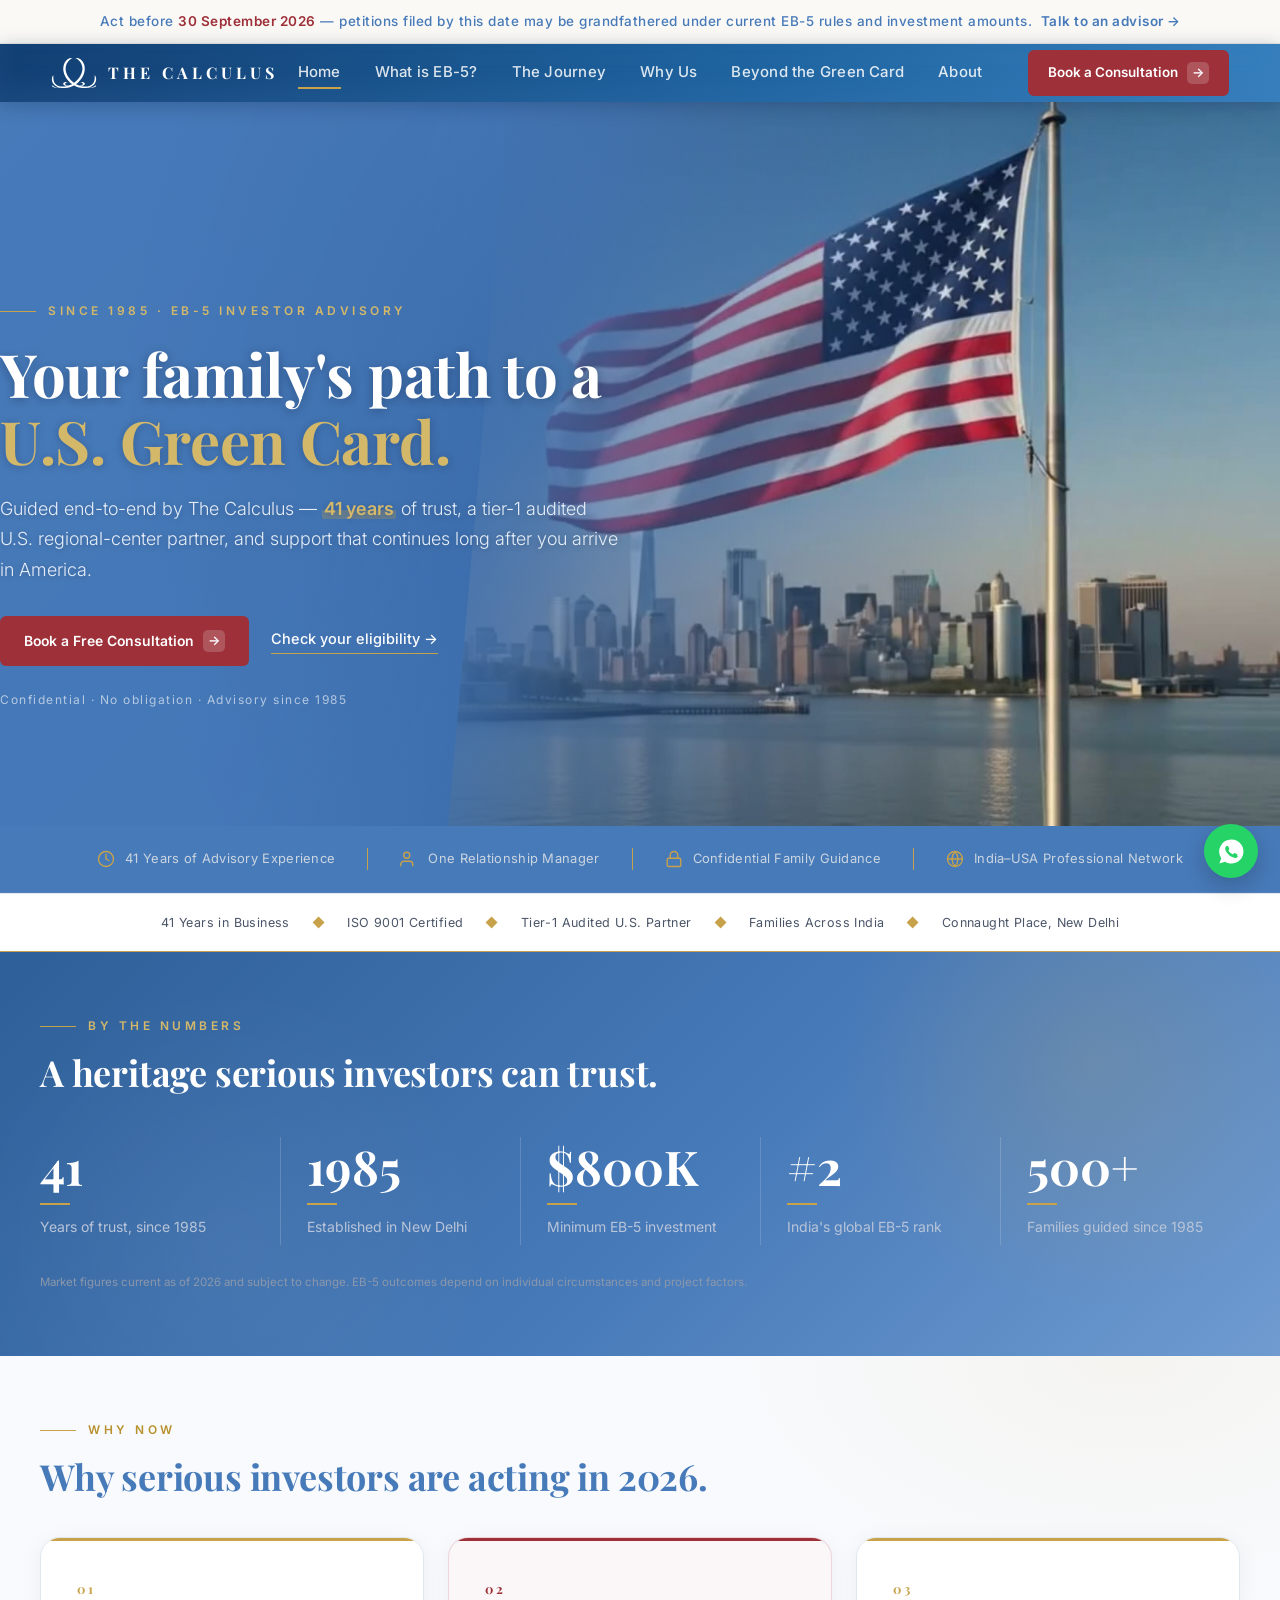
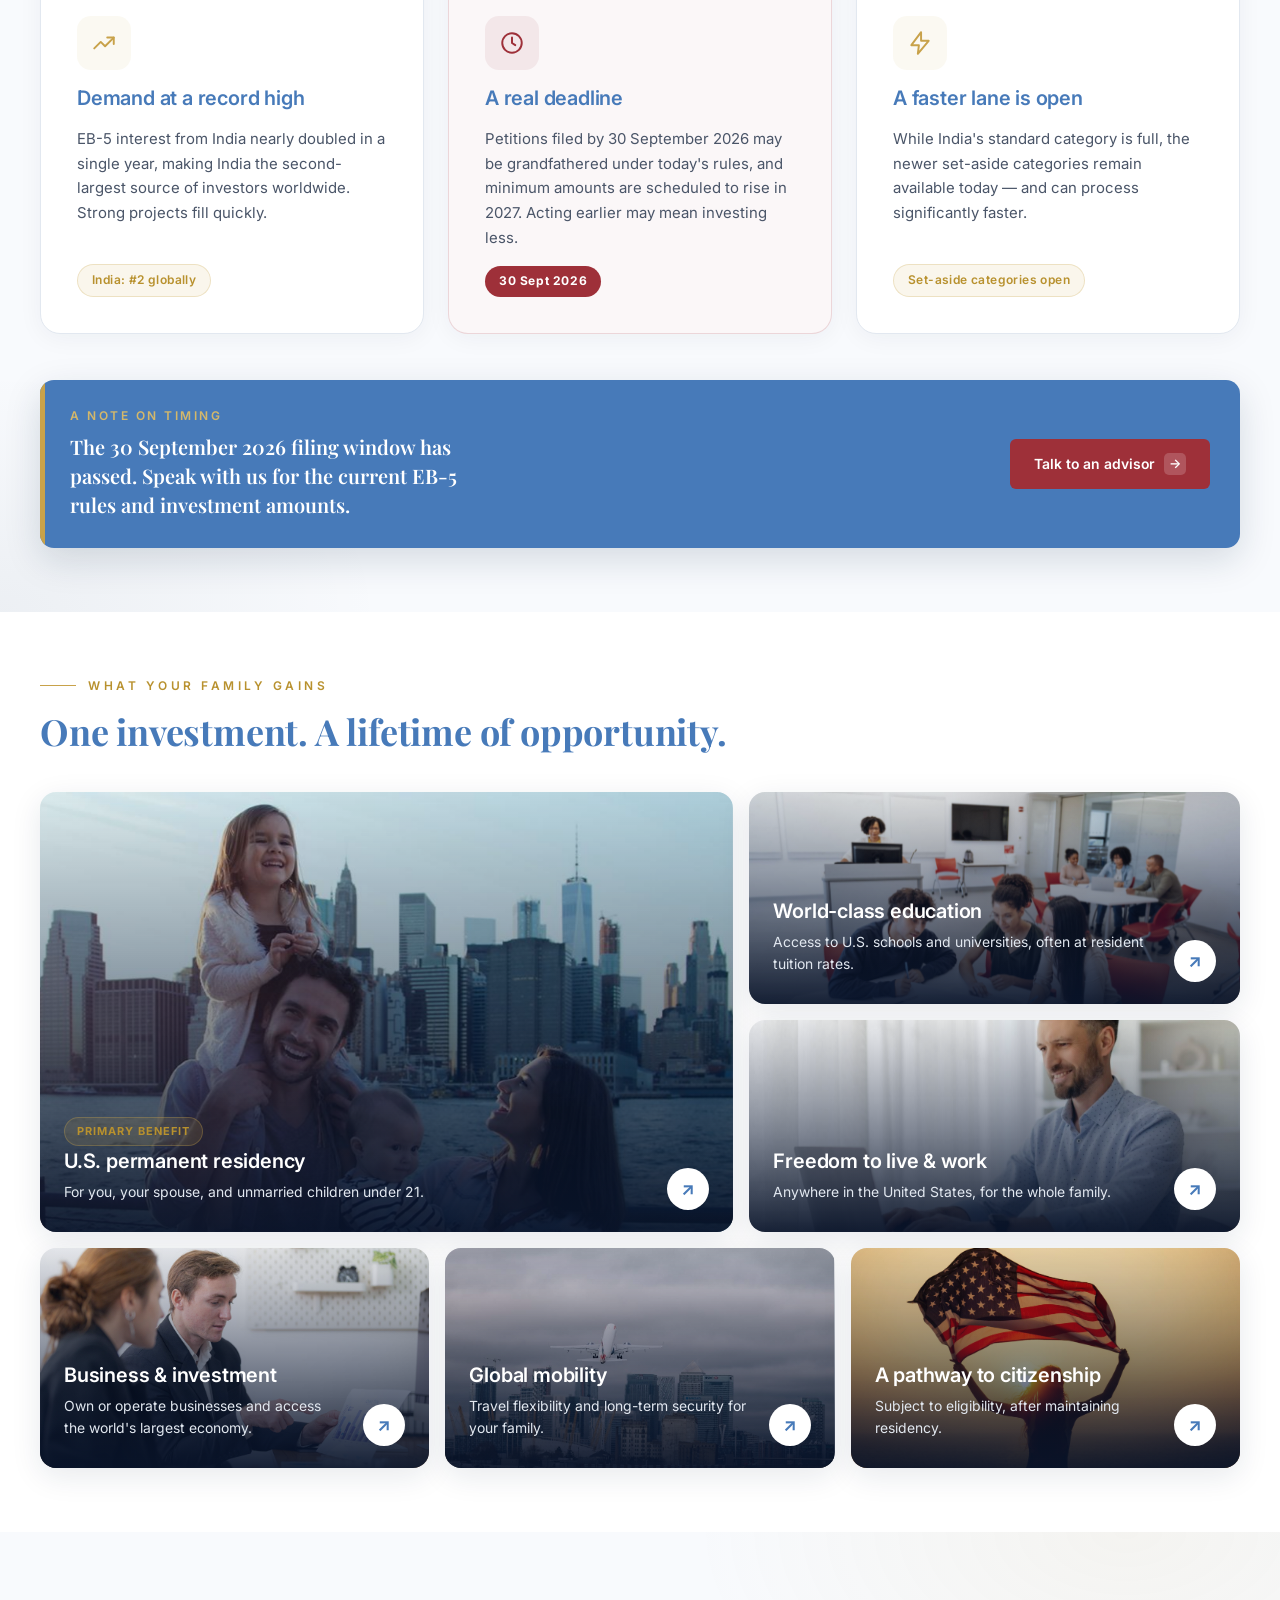
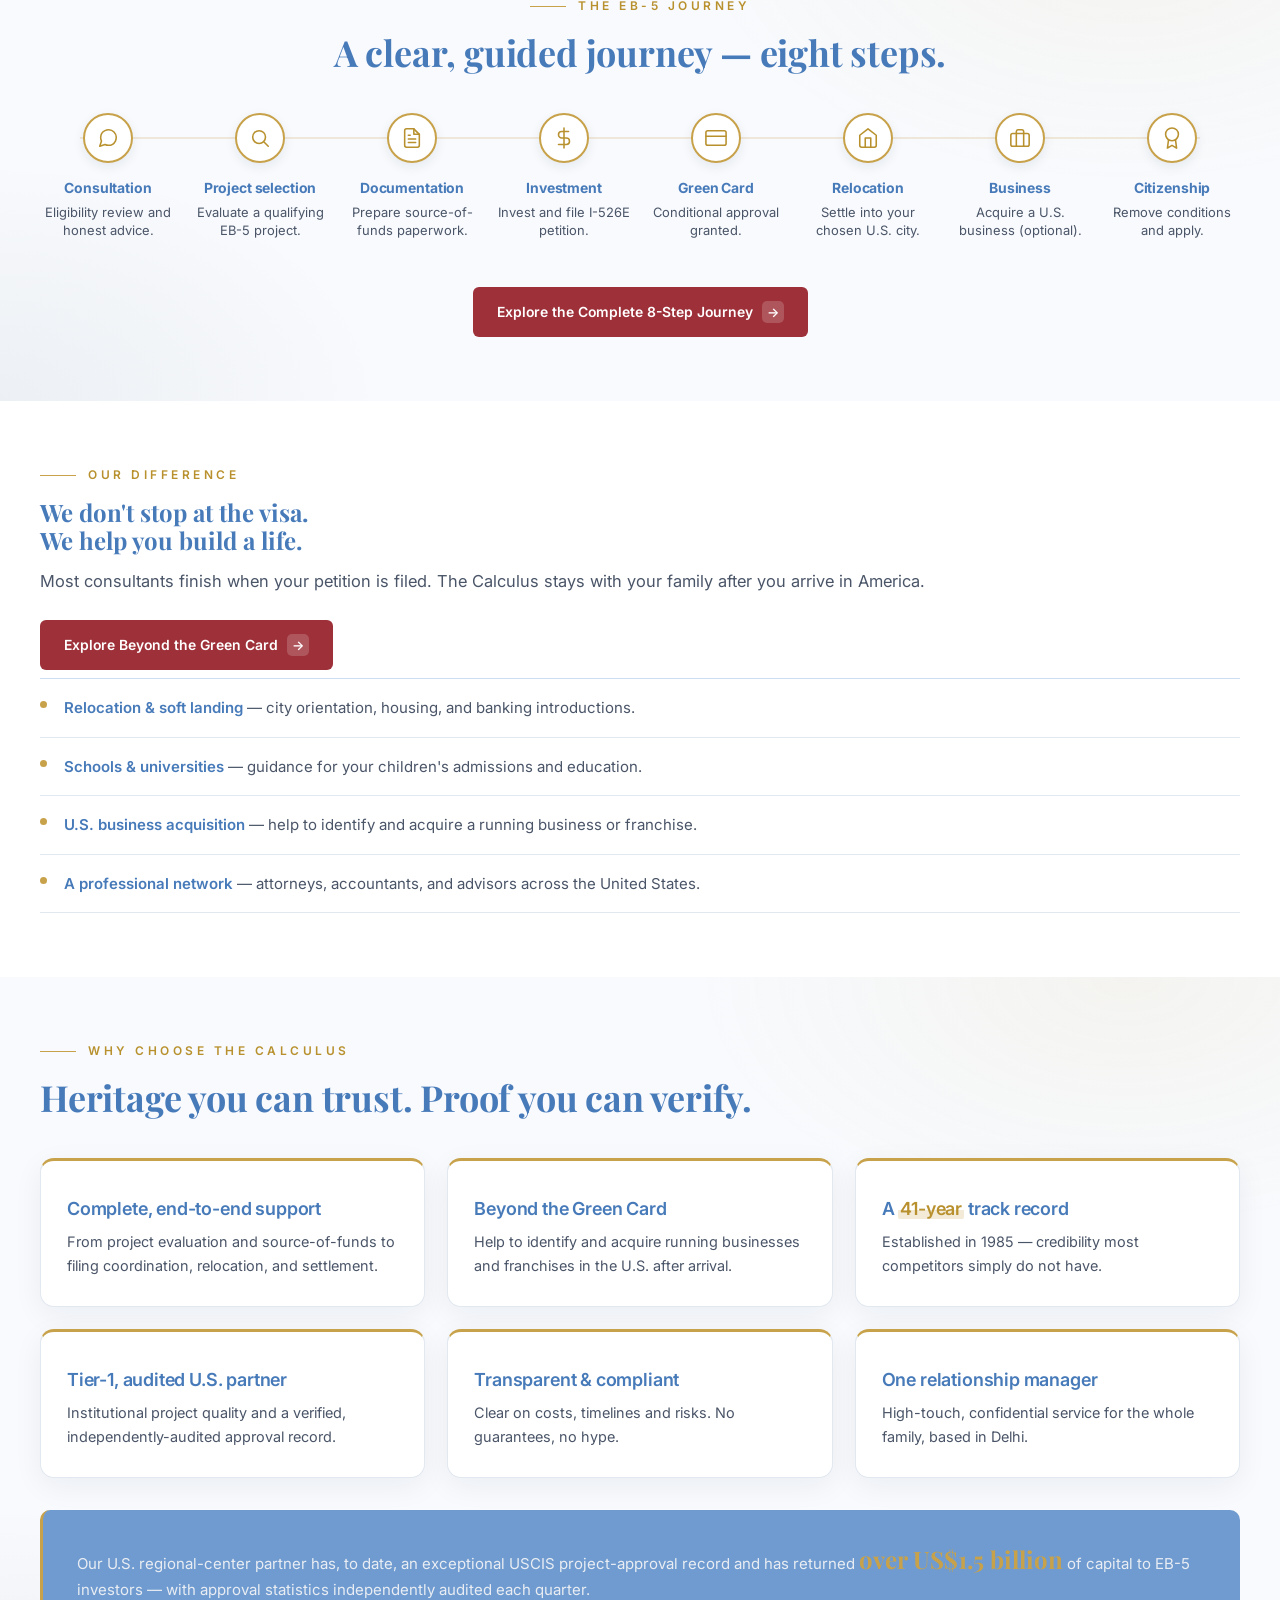
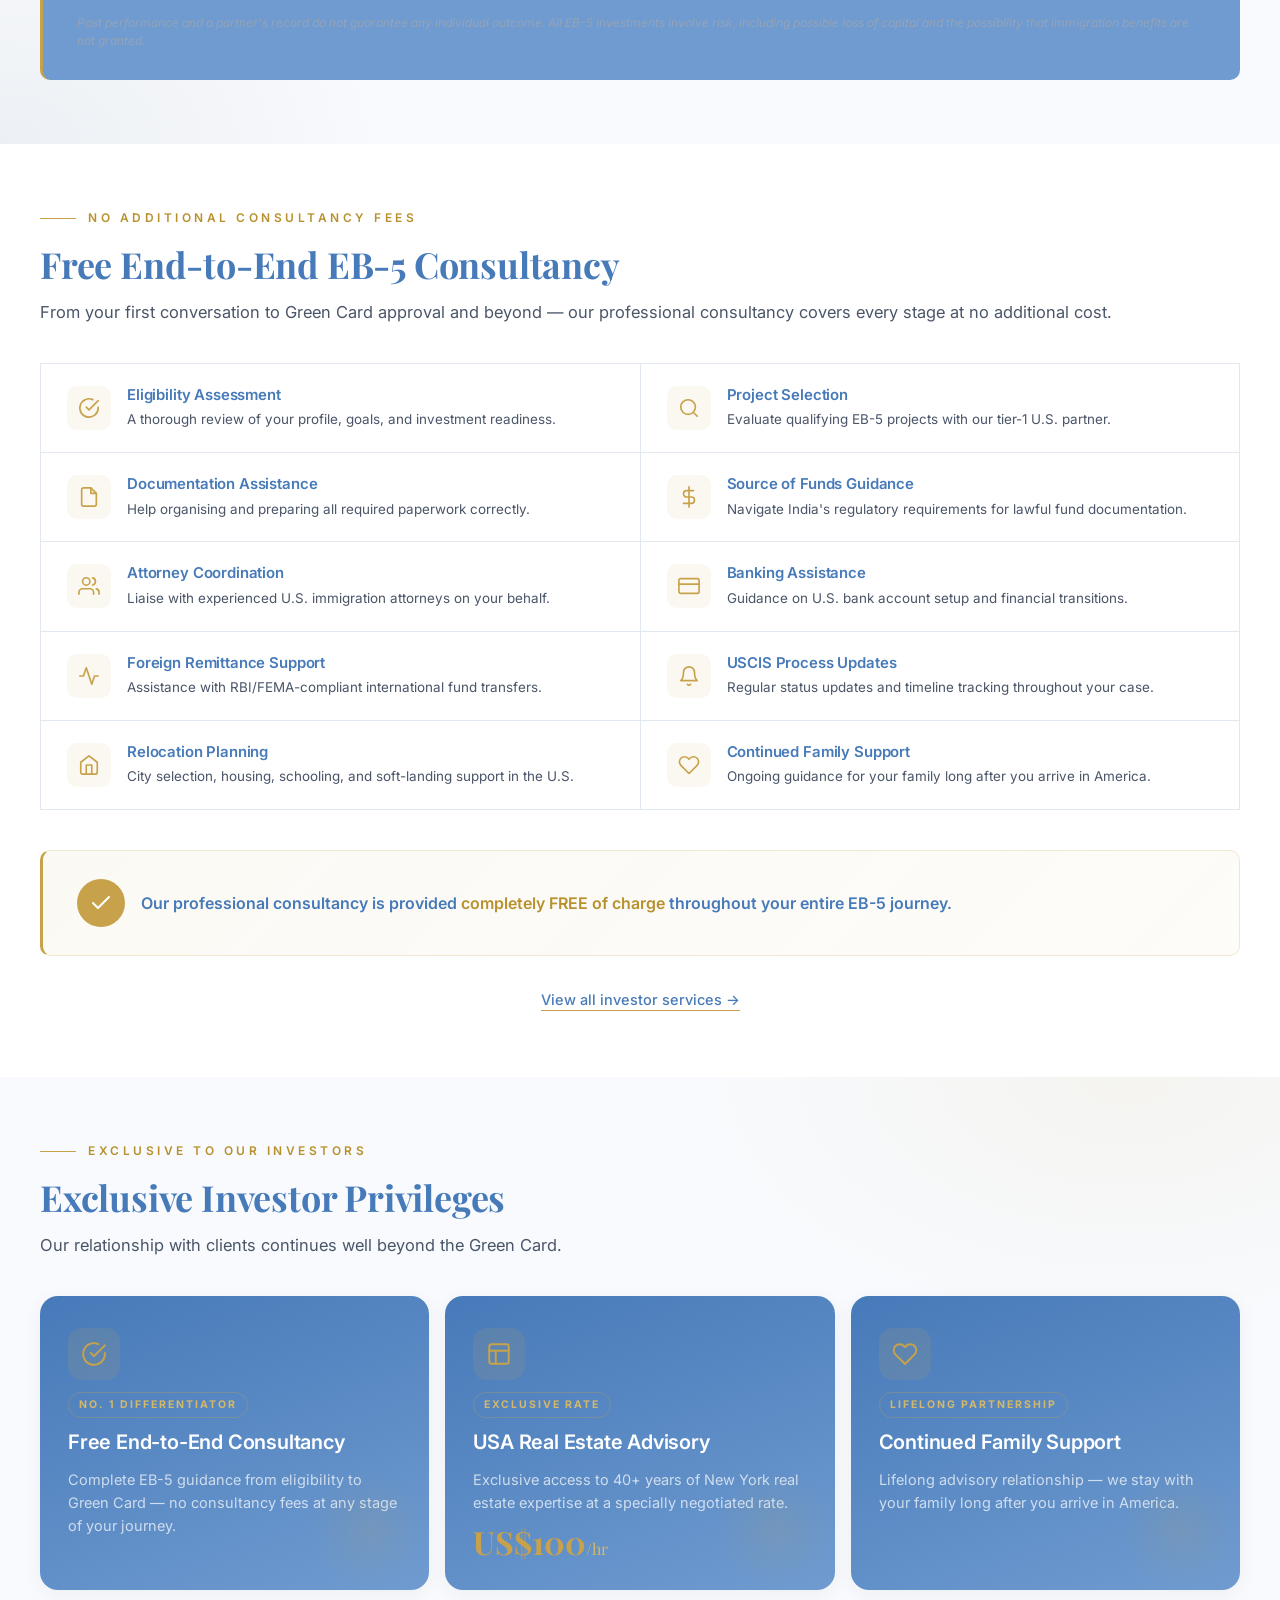
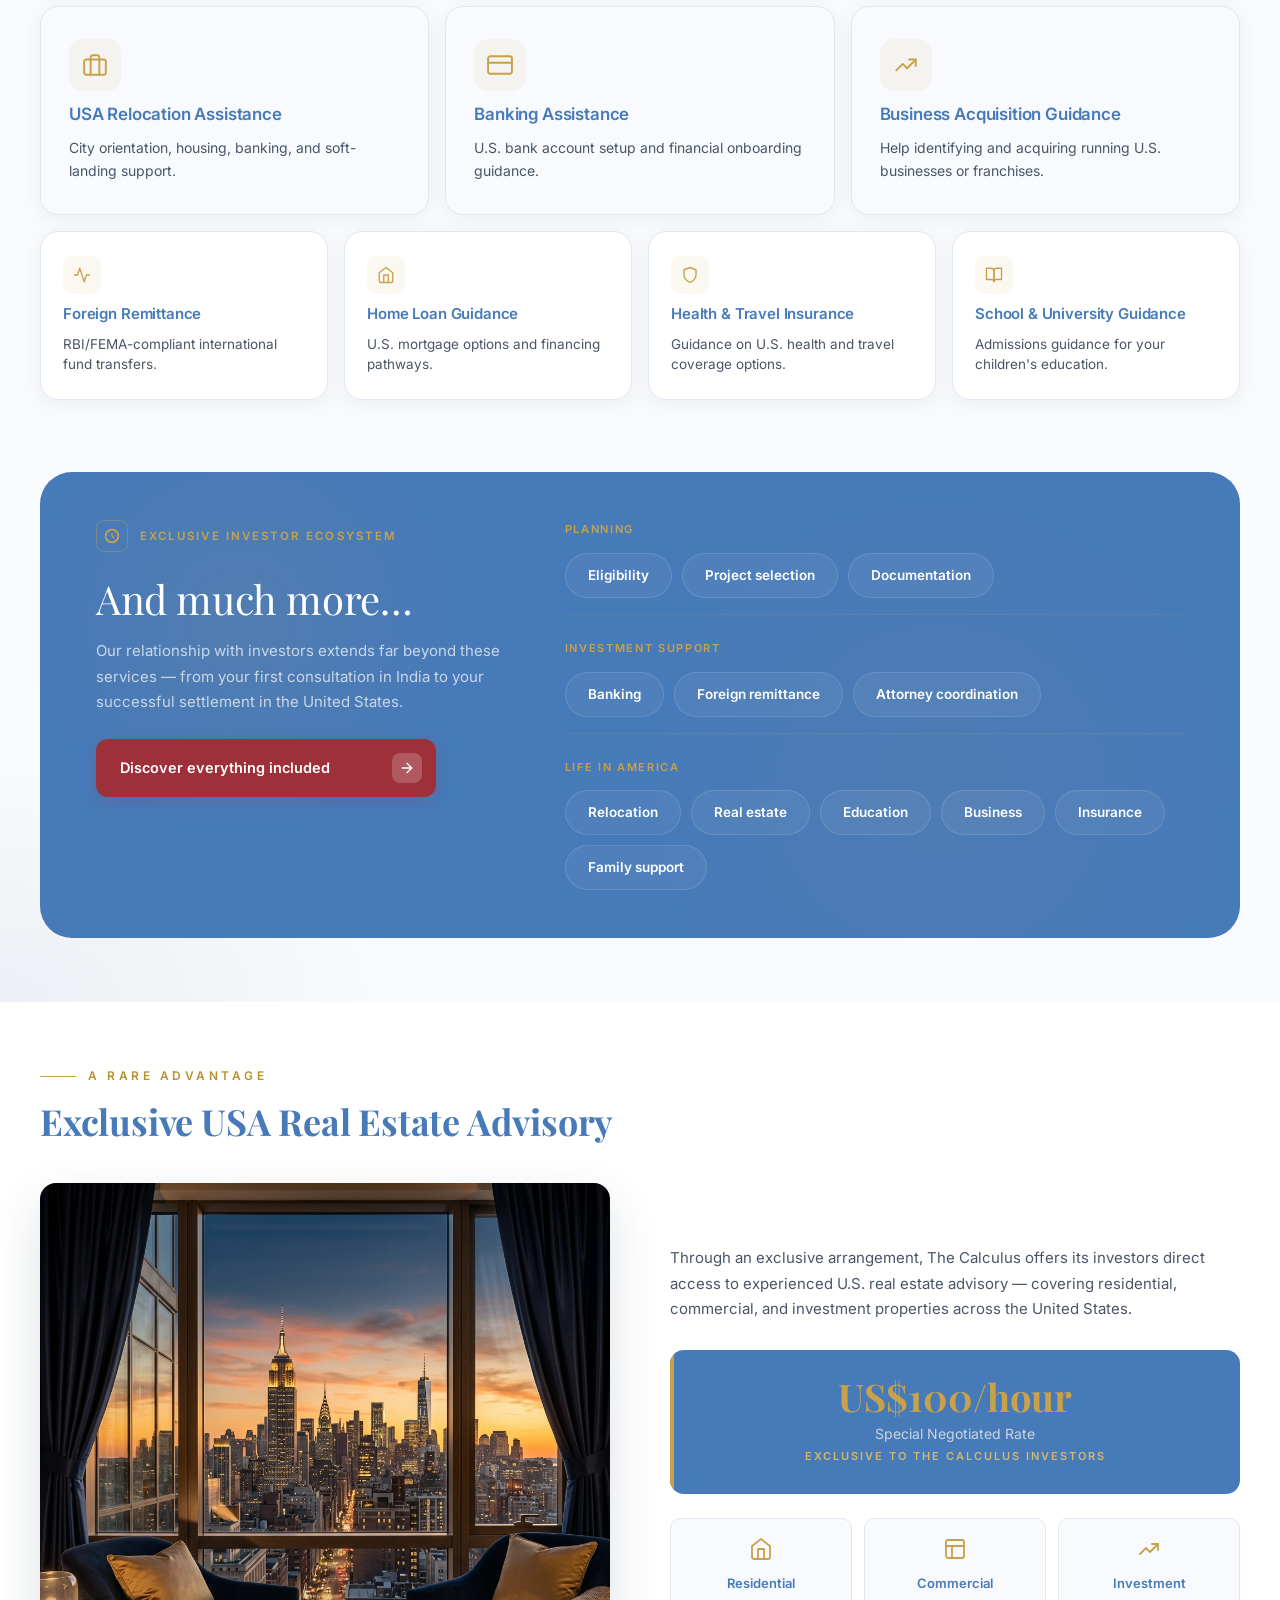
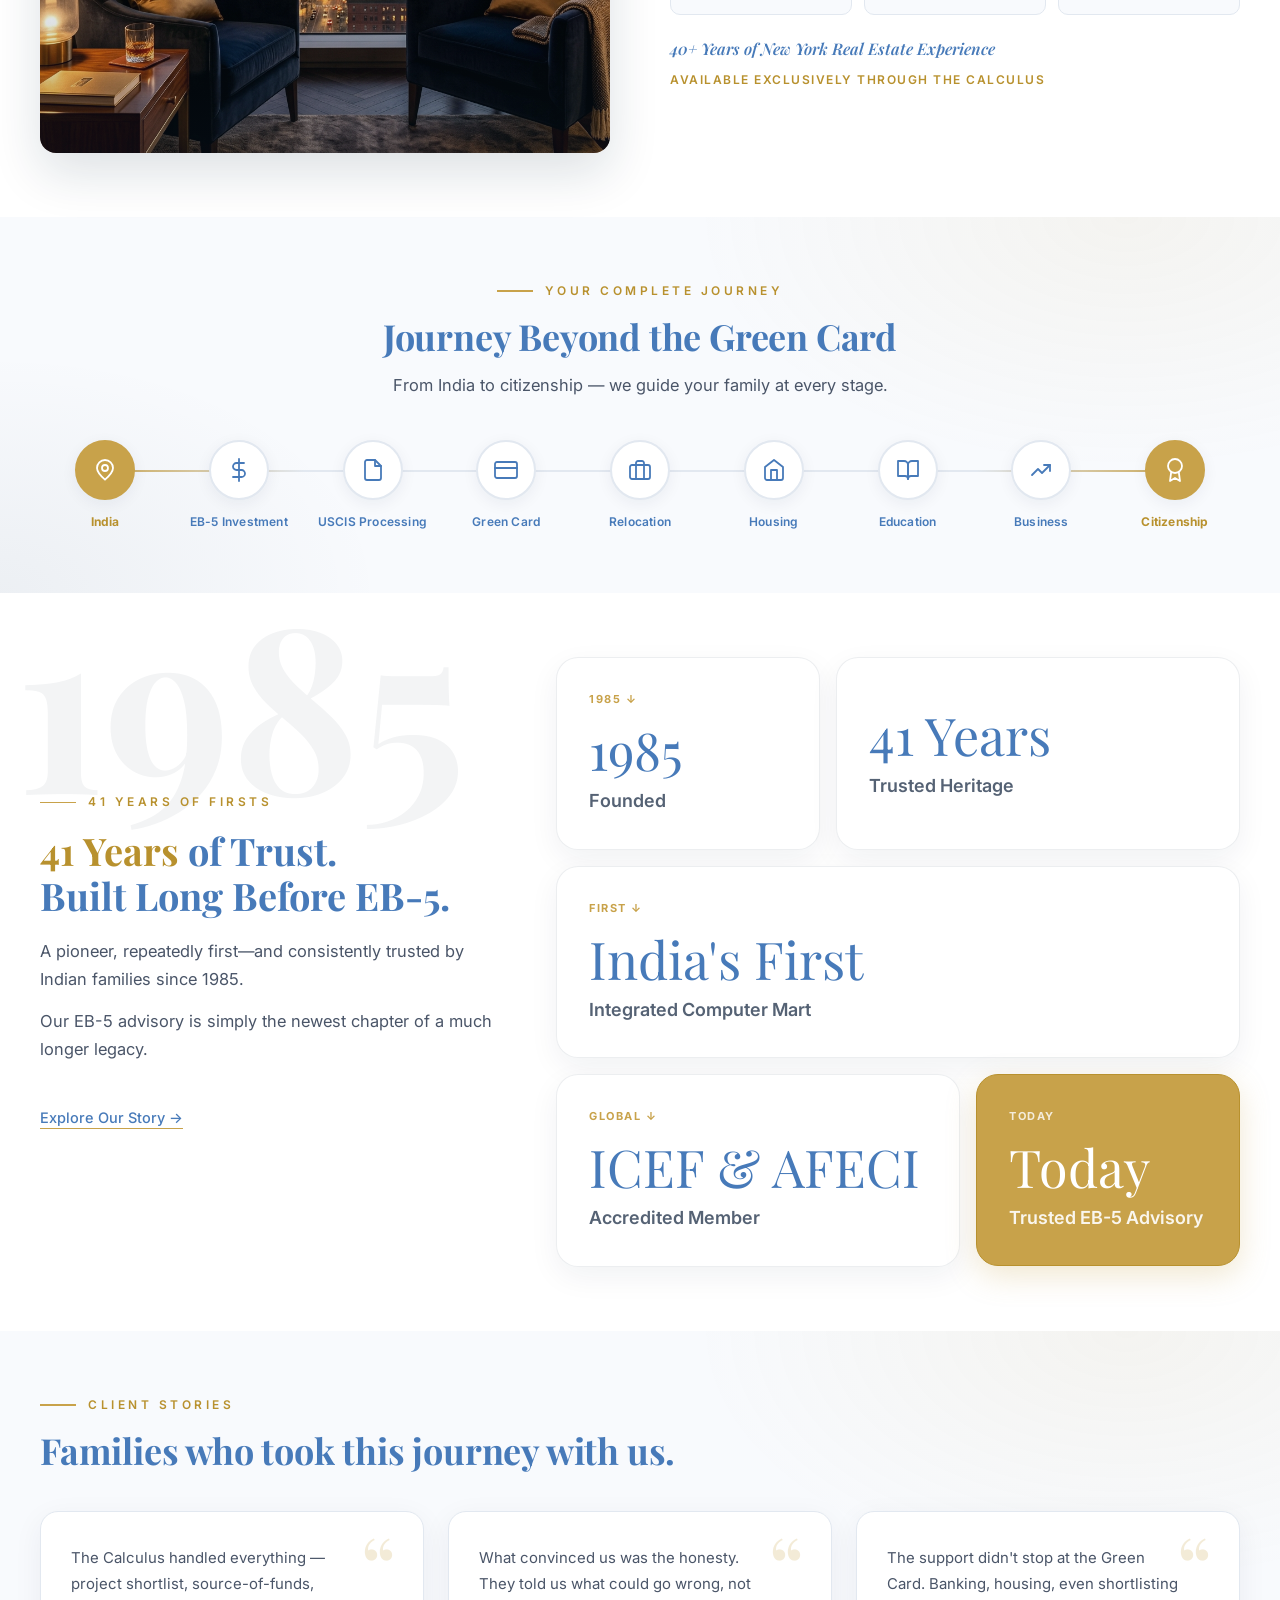
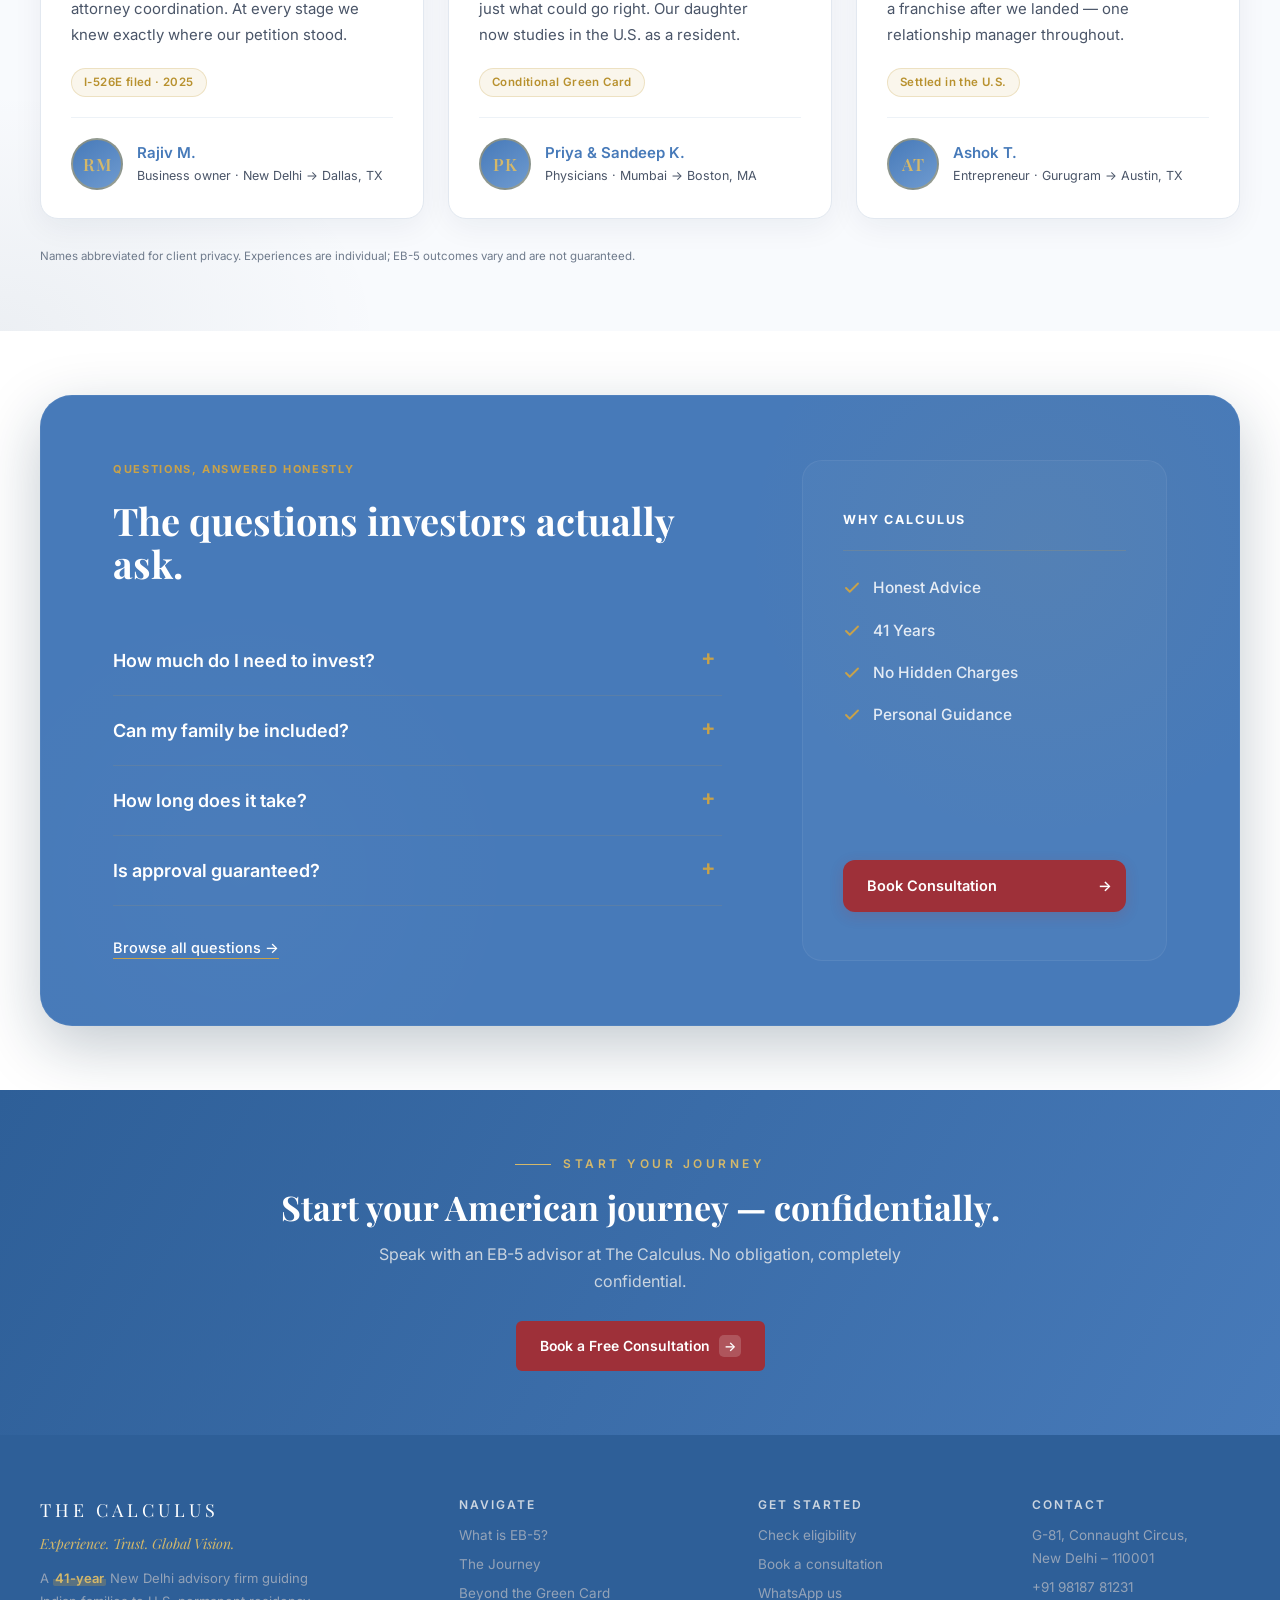
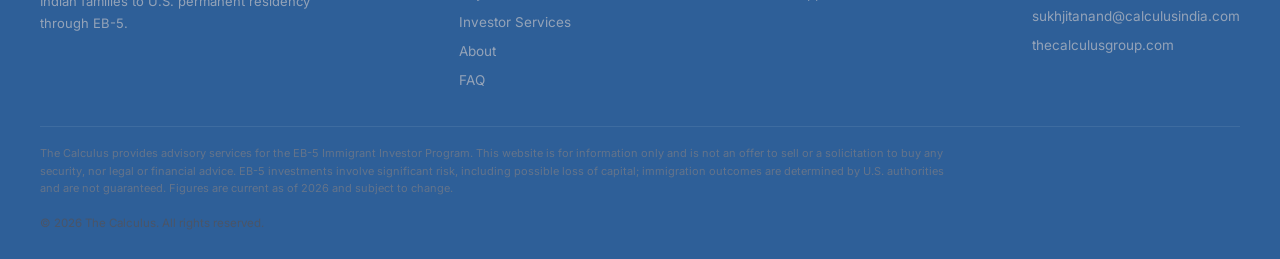
==== commit 5f00221f: "Add robots.txt and sitemap.xml for SEO optimization - Created robots.txt to allow all user agents an" ====
--- a/index.html
+++ b/index.html
@@ -1,518 +1,1927 @@
-<!DOCTYPE html>
+<!doctype html>
 <html lang="en">
-<head>
-<meta charset="UTF-8">
-<meta name="viewport" content="width=device-width, initial-scale=1.0">
-<title>EB-5 Visa &amp; U.S. Green Card for Indian Investors | The Calculus (Since 1985)</title>
-<meta name="description" content="Secure a U.S. Green Card through the EB-5 Investor Program. The Calculus guides Indian families end-to-end — project selection, source of funds, relocation, and U.S. business acquisition. Book a confidential consultation.">
-<link rel="preconnect" href="https://fonts.googleapis.com"><link rel="preconnect" href="https://fonts.gstatic.com" crossorigin>
-<link href="https://fonts.googleapis.com/css2?family=Inter:wght@300;400;500;600;700&family=Playfair+Display:wght@400;500;600;700&display=swap" rel="stylesheet">
-<link rel="stylesheet" href="styles.css">
-<link rel="stylesheet" href="home.css">
-<script>document.documentElement.classList.add("js");addEventListener("load",function(){setTimeout(function(){if(!window.__ok){document.querySelectorAll(".reveal").forEach(function(e){e.classList.add("in")})}},700)})</script>
-</head>
-<body>
-
-<div class="topbar solid" id="topbar"><div class="urgency">Act before <b>30 September 2026</b> — petitions filed by this date may be grandfathered under current EB-5 rules and investment amounts. <a href="contact.html">Talk to an advisor →</a></div>
-
-<header id="hdr"><div class="wrap nav">
-  <a class="brand" href="index.html"><img class="logo" src="assets/logo-white.svg" alt="The Calculus"><span class="nm">THE CALCULUS</span></a>
-  <button class="burger" id="burger" aria-label="Menu">☰</button>
-  <nav class="menu" id="menu">
-    <a href="index.html">Home</a><a href="what-is-eb5.html">What is EB-5?</a><a href="journey.html">The Journey</a><a href="why-us.html">Why Us</a><a href="beyond.html">Beyond the Green Card</a><a href="about.html">About</a>
-    <a href="contact.html" class="btn btn-gold menu-only">Book a Consultation <span class="arr">→</span></a>
-  </nav><div class="nav-right"><a href="contact.html" class="btn btn-gold">Book a Consultation <span class="arr">→</span></a></div>
-</div></header></div>
-
-<section class="hero">
+  <head>
+    <meta charset="UTF-8" />
+    <meta name="viewport" content="width=device-width, initial-scale=1.0" />
+    <title>
+      EB-5 Visa &amp; U.S. Green Card for Indian Investors | The Calculus (Since
+      1985)
+    </title>
+    <meta
+      name="description"
+      content="Secure a U.S. Green Card through the EB-5 Investor Program. The Calculus guides Indian families end-to-end — project selection, source of funds, relocation, and U.S. business acquisition. Book a confidential consultation."
+    />
+    <link rel="canonical" href="https://thecalculusgroup.com/" />
+    <link rel="icon" type="image/svg+xml" href="assets/logo-gold.svg" />
+    <meta name="theme-color" content="#477AB9" />
+    <meta property="og:type" content="website" />
+    <meta property="og:site_name" content="The Calculus" />
+    <meta
+      property="og:title"
+      content="EB-5 Visa &amp; U.S. Green Card for Indian Investors | The Calculus"
+    />
+    <meta
+      property="og:description"
+      content="Secure a U.S. Green Card through the EB-5 Investor Program. 41 years of trust, end-to-end guidance for Indian families — from project selection to life in America."
+    />
+    <meta property="og:url" content="https://thecalculusgroup.com/" />
+    <meta
+      property="og:image"
+      content="https://thecalculusgroup.com/assets/hero1.jpg"
+    />
+    <meta name="twitter:card" content="summary_large_image" />
+    <link
+      rel="preload"
+      as="image"
+      href="assets/hero1.jpg"
+      fetchpriority="high"
+    />
+    <link rel="preconnect" href="https://fonts.googleapis.com" />
+    <link rel="preconnect" href="https://fonts.gstatic.com" crossorigin />
+    <link
+      href="https://fonts.googleapis.com/css2?family=Inter:wght@300;400;500;600;700&family=Playfair+Display:wght@400;500;600;700&display=swap"
+      rel="stylesheet"
+    />
+    <link rel="stylesheet" href="styles.css" />
+    <link rel="stylesheet" href="home.css" />
+    <script type="application/ld+json">
+      {
+        "@context": "https://schema.org",
+        "@type": "ProfessionalService",
+        "name": "The Calculus",
+        "alternateName": "The Calculus Group",
+        "url": "https://thecalculusgroup.com/",
+        "logo": "https://thecalculusgroup.com/assets/logo-gold.svg",
+        "image": "https://thecalculusgroup.com/assets/hero1.jpg",
+        "description": "EB-5 investor advisory firm in New Delhi guiding Indian families to U.S. permanent residency since 1985.",
+        "foundingDate": "1985",
+        "telephone": "+91 98187 81231",
+        "email": "sukhjitanand@calculusindia.com",
+        "address": {
+          "@type": "PostalAddress",
+          "streetAddress": "G-81, Second Floor, Middle Circle, Connaught Circus",
+          "addressLocality": "New Delhi",
+          "postalCode": "110001",
+          "addressCountry": "IN"
+        },
+        "areaServed": { "@type": "Country", "name": "India" }
+      }
+    </script>
+    <script>
+      document.documentElement.classList.add("js");
+      addEventListener("load", function () {
+        setTimeout(function () {
+          if (!window.__ok) {
+            document.querySelectorAll(".reveal").forEach(function (e) {
+              e.classList.add("in");
+            });
+          }
+        }, 700);
+      });
+    </script>
+  </head>
+  <body>
+    <div class="topbar solid" id="topbar">
+      <div class="urgency">
+        Act before <b>30 September 2026</b> — petitions filed by this date may
+        be grandfathered under current EB-5 rules and investment amounts.
+        <a href="contact.html">Talk to an advisor →</a>
+      </div>
+
+      <header id="hdr">
+        <div class="wrap nav">
+          <a class="brand" href="index.html"
+            ><img
+              class="logo"
+              src="assets/logo-white.svg"
+              alt="The Calculus"
+            /><span class="nm">THE CALCULUS</span></a
+          >
+          <button class="burger" id="burger" aria-label="Menu">☰</button>
+          <nav class="menu" id="menu">
+            <a href="index.html">Home</a
+            ><a href="what-is-eb5.html">What is EB-5?</a
+            ><a href="journey.html">The Journey</a
+            ><a href="why-us.html">Why Us</a
+            ><a href="beyond.html">Beyond the Green Card</a
+            ><a href="about.html">About</a>
+            <a href="contact.html" class="btn btn-gold menu-only"
+              >Book a Consultation <span class="arr">→</span></a
+            >
+          </nav>
+          <div class="nav-right">
+            <a href="contact.html" class="btn btn-gold"
+              >Book a Consultation <span class="arr">→</span></a
+            >
+          </div>
+        </div>
+      </header>
+    </div>
+
+    <section class="hero">
+      <!-- Motion hero: flag video (autoplays muted & loops). The poster shows instantly and is
+       also the fallback for reduced-motion users / browsers that can't play the file.
+       To swap in a different clip (e.g. statue + city + flag), replace assets/hero-flag.mp4
+       and regenerate the poster — no markup change needed. -->
+      <div class="hero-media-frame">
+        <video
+          class="hero-video"
+          autoplay
+          muted
+          loop
+          playsinline
+          preload="auto"
+          poster="assets/hero-flag-poster.jpg"
+        >
+          <source src="assets/hero-flag.mp4" type="video/mp4" />
+        </video>
+      </div>
+      <!-- Image slideshow temporarily removed — video is the sole hero background.
+       To restore the image fallback, uncomment this block:
   <div class="hero-slides" id="heroSlides">
     <div class="hero-slide active" style="background-image:url(assets/hero1.jpg)"></div>
-    <div class="hero-slide" style="background-image:url(assets/hero2.jpg)"></div>
+    <div class="hero-slide" style="background-image:url(assets/hero-liberty.jpg)"></div>
     <div class="hero-slide" style="background-image:url(assets/hero3.jpg)"></div>
   </div>
-  <div class="hero-scrim"></div>
-  <div class="hero-scene" style="display:none">
-    <svg width="100%" height="100%" viewBox="0 0 1300 820" preserveAspectRatio="xMidYMid slice" xmlns="http://www.w3.org/2000/svg">
-      <defs><radialGradient id="sun" cx="0.7" cy="0.18" r="0.5"><stop offset="0" stop-color="#fff6e0" stop-opacity="0.85"/><stop offset="1" stop-color="#fff6e0" stop-opacity="0"/></radialGradient></defs>
-      <rect width="1300" height="820" fill="url(#sun)"/>
-      <g fill="#aebfd0"><rect x="40" y="500" width="40" height="120"/><rect x="88" y="540" width="34" height="80"/><rect x="130" y="470" width="46" height="150"/><rect x="184" y="540" width="34" height="80"/></g>
-      <g fill="#9aafc6"><rect x="980" y="510" width="40" height="110"/><rect x="1026" y="470" width="36" height="150"/><rect x="1150" y="520" width="44" height="100"/><rect x="1200" y="480" width="40" height="140"/></g>
-      <g fill="#6fa48f">
-        <rect x="1062" y="554" width="116" height="56"/><rect x="1076" y="490" width="88" height="66"/>
-        <polygon points="1090,490 1150,490 1138,362 1102,362"/><circle cx="1120" cy="344" r="15"/>
-        <polygon points="1106,322 1134,322 1126,298 1114,298"/><polygon points="1092,330 1116,314 1100,298"/><polygon points="1148,330 1124,314 1140,298"/>
-        <rect x="1078" y="390" width="28" height="40" transform="rotate(-18 1092 405)"/><rect x="1146" y="240" width="8" height="120" transform="rotate(20 1150 300)"/>
-      </g>
-      <ellipse cx="1186" cy="226" rx="9" ry="14" fill="#caa24b"/>
-      <rect y="600" width="1300" height="60" fill="#bcd2de"/>
-      <g stroke="#d3e3ea" stroke-width="2" opacity="0.6"><line x1="0" y1="620" x2="1300" y2="620"/><line x1="0" y1="640" x2="1300" y2="640"/></g>
-    </svg>
-  </div>
-  <div class="wrap hero-inner">
-    <div class="eyebrow reveal">Since 1985 · EB-5 investor advisory</div>
-    <h1 class="reveal d1">Your family's path to a<br>U.S. Green Card.</h1>
-    <p class="sub reveal d2">Guided end-to-end by The Calculus — 41 years of trust, a tier-1 audited U.S. regional-center partner, and support that continues long after you arrive in America.</p>
-    <div class="cta-row reveal d3"><a class="btn btn-gold" href="contact.html">Book a Free Consultation <span class="arr">→</span></a><a class="tlink" href="eligibility.html">Check your eligibility →</a></div>
-    <div class="micro reveal d4">Confidential · No obligation · Advisory since 1985</div>
-  </div>
-</section>
-
-<div class="micro-trust"><div class="wrap">
-  <div class="mt-item"><span class="mt-ic"><svg viewBox="0 0 24 24" fill="none" stroke="currentColor" stroke-width="1.8" stroke-linecap="round" stroke-linejoin="round"><circle cx="12" cy="12" r="10"/><polyline points="12 6 12 12 16 14"/></svg></span>41 Years of Advisory Experience</div>
-  <div class="mt-item"><span class="mt-ic"><svg viewBox="0 0 24 24" fill="none" stroke="currentColor" stroke-width="1.8" stroke-linecap="round" stroke-linejoin="round"><path d="M17 21v-2a4 4 0 0 0-4-4H5a4 4 0 0 0-4 4v2"/><circle cx="9" cy="7" r="4"/></svg></span>One Relationship Manager</div>
-  <div class="mt-item"><span class="mt-ic"><svg viewBox="0 0 24 24" fill="none" stroke="currentColor" stroke-width="1.8" stroke-linecap="round" stroke-linejoin="round"><rect x="3" y="11" width="18" height="11" rx="2" ry="2"/><path d="M7 11V7a5 5 0 0 1 10 0v4"/></svg></span>Confidential Family Guidance</div>
-  <div class="mt-item"><span class="mt-ic"><svg viewBox="0 0 24 24" fill="none" stroke="currentColor" stroke-width="1.8" stroke-linecap="round" stroke-linejoin="round"><circle cx="12" cy="12" r="10"/><line x1="2" y1="12" x2="22" y2="12"/><path d="M12 2a15.3 15.3 0 0 1 4 10 15.3 15.3 0 0 1-4 10 15.3 15.3 0 0 1-4-10 15.3 15.3 0 0 1 4-10z"/></svg></span>India–USA Professional Network</div>
-</div></div>
-
-<div class="trustbar"><div class="wrap">
-  <span>41 Years in Business</span><span class="dot">◆</span><span>ISO 9001 Certified</span><span class="dot">◆</span><span>Tier-1 Audited U.S. Partner</span><span class="dot">◆</span><span>Families Across India</span><span class="dot">◆</span><span>Connaught Place, New Delhi</span>
-</div></div>
-
-<section class="stats"><div class="wrap">
-  <div class="eyebrow reveal">By the numbers</div>
-  <div class="sec-head reveal d1"><h2>A heritage serious investors can trust.</h2></div>
-  <div class="row" data-stats>
-    <div class="stat reveal"><div class="num" data-target="41">41</div><div class="ul"></div><div class="lab">Years of trust, since 1985</div></div>
-    <div class="stat reveal d1"><div class="num">1985</div><div class="ul"></div><div class="lab">Established in New Delhi</div></div>
-    <div class="stat reveal d2"><div class="num" data-target="800" data-prefix="$" data-suffix="K">$800K</div><div class="ul"></div><div class="lab">Minimum EB-5 investment</div></div>
-    <div class="stat reveal d3"><div class="num" data-target="2" data-prefix="#">#2</div><div class="ul"></div><div class="lab">India's global EB-5 rank</div></div>
-  </div>
-  <div class="note reveal">Market figures current as of 2026 and subject to change. EB-5 outcomes depend on individual circumstances and project factors.</div>
-</div></section>
-
-<section class="ivory"><div class="wrap">
-  <div class="eyebrow reveal">Why now</div>
-  <div class="sec-head reveal d1"><h2>Why serious investors are acting in 2026.</h2></div>
-  <div class="why-now-grid">
-    <div class="wn-card wn-hero reveal">
-      <div class="wn-num">01</div>
-      <div class="wn-ic"><svg viewBox="0 0 24 24" fill="none" stroke="currentColor" stroke-width="1.8" stroke-linecap="round" stroke-linejoin="round"><polyline points="3 17 9 11 13 15 21 7"/><polyline points="15 7 21 7 21 13"/></svg></div>
-      <h3>Demand at a record high</h3>
-      <p>EB-5 interest from India nearly doubled in a single year, making India the second-largest source of investors worldwide. Strong projects fill quickly.</p>
-      <div class="wn-badge">India: #2 globally</div>
+  -->
+      <div class="hero-scrim"></div>
+      <div class="hero-scene" style="display: none">
+        <svg
+          width="100%"
+          height="100%"
+          viewBox="0 0 1300 820"
+          preserveAspectRatio="xMidYMid slice"
+          xmlns="http://www.w3.org/2000/svg"
+        >
+          <defs>
+            <radialGradient id="sun" cx="0.7" cy="0.18" r="0.5">
+              <stop offset="0" stop-color="#fff6e0" stop-opacity="0.85" />
+              <stop offset="1" stop-color="#fff6e0" stop-opacity="0" />
+            </radialGradient>
+          </defs>
+          <rect width="1300" height="820" fill="url(#sun)" />
+          <g fill="#aebfd0">
+            <rect x="40" y="500" width="40" height="120" />
+            <rect x="88" y="540" width="34" height="80" />
+            <rect x="130" y="470" width="46" height="150" />
+            <rect x="184" y="540" width="34" height="80" />
+          </g>
+          <g fill="#9aafc6">
+            <rect x="980" y="510" width="40" height="110" />
+            <rect x="1026" y="470" width="36" height="150" />
+            <rect x="1150" y="520" width="44" height="100" />
+            <rect x="1200" y="480" width="40" height="140" />
+          </g>
+          <g fill="#6fa48f">
+            <rect x="1062" y="554" width="116" height="56" />
+            <rect x="1076" y="490" width="88" height="66" />
+            <polygon points="1090,490 1150,490 1138,362 1102,362" />
+            <circle cx="1120" cy="344" r="15" />
+            <polygon points="1106,322 1134,322 1126,298 1114,298" />
+            <polygon points="1092,330 1116,314 1100,298" />
+            <polygon points="1148,330 1124,314 1140,298" />
+            <rect
+              x="1078"
+              y="390"
+              width="28"
+              height="40"
+              transform="rotate(-18 1092 405)"
+            />
+            <rect
+              x="1146"
+              y="240"
+              width="8"
+              height="120"
+              transform="rotate(20 1150 300)"
+            />
+          </g>
+          <ellipse cx="1186" cy="226" rx="9" ry="14" fill="#caa24b" />
+          <rect y="600" width="1300" height="60" fill="#bcd2de" />
+          <g stroke="#d3e3ea" stroke-width="2" opacity="0.6">
+            <line x1="0" y1="620" x2="1300" y2="620" />
+            <line x1="0" y1="640" x2="1300" y2="640" />
+          </g>
+        </svg>
+      </div>
+      <div class="wrap hero-inner">
+        <div class="eyebrow reveal">Since 1985 · EB-5 investor advisory</div>
+        <h1 class="reveal d1">
+          Your family's path to a<br /><span class="hero-green-card"
+            >U.S. Green Card.</span
+          >
+        </h1>
+        <p class="sub reveal d2">
+          Guided end-to-end by The Calculus —
+          <span class="yrs">41 years</span> of trust, a tier-1 audited U.S.
+          regional-center partner, and support that continues long after you
+          arrive in America.
+        </p>
+        <div class="cta-row reveal d3">
+          <a class="btn btn-gold" href="contact.html"
+            >Book a Free Consultation <span class="arr">→</span></a
+          ><a class="tlink" href="eligibility.html">Check your eligibility →</a>
+        </div>
+        <div class="micro reveal d4">
+          Confidential · No obligation · Advisory since 1985
+        </div>
+      </div>
+    </section>
+
+    <div class="micro-trust">
+      <div class="wrap">
+        <div class="mt-item">
+          <span class="mt-ic"
+            ><svg
+              viewBox="0 0 24 24"
+              fill="none"
+              stroke="currentColor"
+              stroke-width="1.8"
+              stroke-linecap="round"
+              stroke-linejoin="round"
+            >
+              <circle cx="12" cy="12" r="10" />
+              <polyline points="12 6 12 12 16 14" /></svg></span
+          >41 Years of Advisory Experience
+        </div>
+        <div class="mt-item">
+          <span class="mt-ic"
+            ><svg
+              viewBox="0 0 24 24"
+              fill="none"
+              stroke="currentColor"
+              stroke-width="1.8"
+              stroke-linecap="round"
+              stroke-linejoin="round"
+            >
+              <path d="M17 21v-2a4 4 0 0 0-4-4H5a4 4 0 0 0-4 4v2" />
+              <circle cx="9" cy="7" r="4" /></svg></span
+          >One Relationship Manager
+        </div>
+        <div class="mt-item">
+          <span class="mt-ic"
+            ><svg
+              viewBox="0 0 24 24"
+              fill="none"
+              stroke="currentColor"
+              stroke-width="1.8"
+              stroke-linecap="round"
+              stroke-linejoin="round"
+            >
+              <rect x="3" y="11" width="18" height="11" rx="2" ry="2" />
+              <path d="M7 11V7a5 5 0 0 1 10 0v4" /></svg></span
+          >Confidential Family Guidance
+        </div>
+        <div class="mt-item">
+          <span class="mt-ic"
+            ><svg
+              viewBox="0 0 24 24"
+              fill="none"
+              stroke="currentColor"
+              stroke-width="1.8"
+              stroke-linecap="round"
+              stroke-linejoin="round"
+            >
+              <circle cx="12" cy="12" r="10" />
+              <line x1="2" y1="12" x2="22" y2="12" />
+              <path
+                d="M12 2a15.3 15.3 0 0 1 4 10 15.3 15.3 0 0 1-4 10 15.3 15.3 0 0 1-4-10 15.3 15.3 0 0 1 4-10z"
+              /></svg></span
+          >India–USA Professional Network
+        </div>
+      </div>
     </div>
-    <div class="wn-card wn-urgency reveal d1">
-      <div class="wn-num">02</div>
-      <div class="wn-ic"><svg viewBox="0 0 24 24" fill="none" stroke="currentColor" stroke-width="1.8" stroke-linecap="round" stroke-linejoin="round"><circle cx="12" cy="12" r="9"/><polyline points="12 7 12 12 15 14"/></svg></div>
-      <h3>A real deadline</h3>
-      <p>Petitions filed by 30 September 2026 may be grandfathered under today's rules, and minimum amounts are scheduled to rise in 2027. Acting earlier may mean investing less.</p>
-      <div class="wn-deadline">30 Sept 2026</div>
+
+    <div class="trustbar">
+      <div class="wrap">
+        <span>41 Years in Business</span><span class="dot">◆</span
+        ><span>ISO 9001 Certified</span><span class="dot">◆</span
+        ><span>Tier-1 Audited U.S. Partner</span><span class="dot">◆</span
+        ><span>Families Across India</span><span class="dot">◆</span
+        ><span>Connaught Place, New Delhi</span>
+      </div>
     </div>
-    <div class="wn-card wn-lane reveal d2">
-      <div class="wn-num">03</div>
-      <div class="wn-ic"><svg viewBox="0 0 24 24" fill="none" stroke="currentColor" stroke-width="1.8" stroke-linecap="round" stroke-linejoin="round"><polygon points="13 2 4 14 11 14 10 22 20 10 13 10 13 2"/></svg></div>
-      <h3>A faster lane is open</h3>
-      <p>While India's standard category is full, the newer set-aside categories remain available today — and can process significantly faster.</p>
-      <div class="wn-badge">Set-aside categories open</div>
-    </div>
-  </div>
-  <div class="countdown reveal" data-deadline="2026-09-30T23:59:59"><div class="cd-text"><span class="cd-eye">The window is closing</span><b>File before 30 September 2026 to lock in today&rsquo;s rules &amp; investment amounts.</b></div><div class="cd-clock"><div class="cd-u"><span class="cd-n" id="cdD">00</span><span class="cd-l">Days</span></div><div class="cd-u"><span class="cd-n" id="cdH">00</span><span class="cd-l">Hours</span></div><div class="cd-u"><span class="cd-n" id="cdM">00</span><span class="cd-l">Minutes</span></div><div class="cd-u"><span class="cd-n" id="cdS">00</span><span class="cd-l">Seconds</span></div></div></div>
-</div></section>
-
-<section><div class="wrap">
-  <div class="eyebrow reveal">What your family gains</div>
-  <div class="sec-head reveal d1"><h2>One investment. A lifetime of opportunity.</h2></div>
-  <div class="gains-bento">
-    <!-- Hero card: U.S. Permanent Residency -->
-    <a class="gaincard gc-hero reveal" href="beyond.html">
-      <div class="gc-img" style="background-image:url(assets/residency.jpg)"></div>
-      <div class="gc-body">
-        <div class="gc-tag">Primary Benefit</div>
-        <h4>U.S. permanent residency</h4>
-        <p>For you, your spouse, and unmarried children under 21.</p>
-      </div>
-      <span class="gc-arr" aria-hidden="true">↗</span>
-    </a>
-    <!-- Secondary cards -->
-    <a class="gaincard gc-secondary reveal d1" href="beyond.html">
-      <div class="gc-img" style="background-image:url(assets/education.jpg)"></div>
-      <div class="gc-body"><h4>World-class education</h4><p>Access to U.S. schools and universities, often at resident tuition rates.</p></div>
-      <span class="gc-arr" aria-hidden="true">↗</span>
-    </a>
-    <a class="gaincard gc-secondary reveal d2" href="beyond.html">
-      <div class="gc-img" style="background-image:url(assets/work.jpg)"></div>
-      <div class="gc-body"><h4>Freedom to live &amp; work</h4><p>Anywhere in the United States, for the whole family.</p></div>
-      <span class="gc-arr" aria-hidden="true">↗</span>
-    </a>
-    <!-- Supporting cards -->
-    <a class="gaincard gc-support reveal" href="beyond.html">
-      <div class="gc-img" style="background-image:url(assets/investment.jpg)"></div>
-      <div class="gc-body"><h4>Business &amp; investment</h4><p>Own or operate businesses and access the world's largest economy.</p></div>
-      <span class="gc-arr" aria-hidden="true">↗</span>
-    </a>
-    <a class="gaincard gc-support reveal d1" href="beyond.html">
-      <div class="gc-img" style="background-image:url(assets/mobility.jpg)"></div>
-      <div class="gc-body"><h4>Global mobility</h4><p>Travel flexibility and long-term security for your family.</p></div>
-      <span class="gc-arr" aria-hidden="true">↗</span>
-    </a>
-    <a class="gaincard gc-support reveal d2" href="beyond.html">
-      <div class="gc-img" style="background-image:url(assets/citizenship.jpg)"></div>
-      <div class="gc-body"><h4>A pathway to citizenship</h4><p>Subject to eligibility, after maintaining residency.</p></div>
-      <span class="gc-arr" aria-hidden="true">↗</span>
-    </a>
-  </div>
-</div></section>
-
-<section class="ivory"><div class="wrap">
-  <div class="eyebrow reveal" style="justify-content:center">The EB-5 journey</div>
-  <div class="sec-head reveal d1" style="text-align:center;max-width:none"><h2>A clear, guided journey — eight steps.</h2></div>
-  
-  <div class="journey-preview">
-    <div class="jp-line"></div>
-    <div class="jp-step reveal">
-      <div class="jp-ic"><svg viewBox="0 0 24 24" fill="none" stroke="currentColor" stroke-width="1.7" stroke-linecap="round" stroke-linejoin="round"><path d="M21 11.5a8.38 8.38 0 0 1-.9 3.8 8.5 8.5 0 0 1-7.6 4.7 8.38 8.38 0 0 1-3.8-.9L3 21l1.9-5.7a8.38 8.38 0 0 1-.9-3.8 8.5 8.5 0 0 1 4.7-7.6 8.38 8.38 0 0 1 3.8-.9h.5a8.48 8.48 0 0 1 8 8v.5z"/></svg></div>
-      <h4>Consultation</h4>
-      <p>Eligibility review and honest advice.</p>
-    </div>
-    <div class="jp-step reveal d1">
-      <div class="jp-ic"><svg viewBox="0 0 24 24" fill="none" stroke="currentColor" stroke-width="1.7" stroke-linecap="round" stroke-linejoin="round"><circle cx="11" cy="11" r="7"/><line x1="21" y1="21" x2="16.65" y2="16.65"/></svg></div>
-      <h4>Project selection</h4>
-      <p>Evaluate a qualifying EB-5 project.</p>
-    </div>
-    <div class="jp-step reveal d2">
-      <div class="jp-ic"><svg viewBox="0 0 24 24" fill="none" stroke="currentColor" stroke-width="1.7" stroke-linecap="round" stroke-linejoin="round"><path d="M14 2H6a2 2 0 0 0-2 2v16a2 2 0 0 0 2 2h12a2 2 0 0 0 2-2V8z"/><polyline points="14 2 14 8 20 8"/><line x1="16" y1="13" x2="8" y2="13"/><line x1="16" y1="17" x2="8" y2="17"/><line x1="10" y1="9" x2="8" y2="9"/></svg></div>
-      <h4>Documentation</h4>
-      <p>Prepare source-of-funds paperwork.</p>
-    </div>
-    <div class="jp-step reveal d3">
-      <div class="jp-ic"><svg viewBox="0 0 24 24" fill="none" stroke="currentColor" stroke-width="1.7" stroke-linecap="round" stroke-linejoin="round"><line x1="12" y1="1" x2="12" y2="23"/><path d="M17 5H9.5a3.5 3.5 0 0 0 0 7h5a3.5 3.5 0 0 1 0 7H6"/></svg></div>
-      <h4>Investment</h4>
-      <p>Invest and file I-526E petition.</p>
-    </div>
-    <div class="jp-step reveal">
-      <div class="jp-ic"><svg viewBox="0 0 24 24" fill="none" stroke="currentColor" stroke-width="1.7" stroke-linecap="round" stroke-linejoin="round"><rect x="1" y="4" width="22" height="16" rx="2" ry="2"/><line x1="1" y1="10" x2="23" y2="10"/></svg></div>
-      <h4>Green Card</h4>
-      <p>Conditional approval granted.</p>
-    </div>
-    <div class="jp-step reveal d1">
-      <div class="jp-ic"><svg viewBox="0 0 24 24" fill="none" stroke="currentColor" stroke-width="1.7" stroke-linecap="round" stroke-linejoin="round"><path d="M3 9l9-7 9 7v11a2 2 0 0 1-2 2H5a2 2 0 0 1-2-2z"/><polyline points="9 22 9 12 15 12 15 22"/></svg></div>
-      <h4>Relocation</h4>
-      <p>Settle into your chosen U.S. city.</p>
-    </div>
-    <div class="jp-step reveal d2">
-      <div class="jp-ic"><svg viewBox="0 0 24 24" fill="none" stroke="currentColor" stroke-width="1.7" stroke-linecap="round" stroke-linejoin="round"><rect x="2" y="7" width="20" height="14" rx="2" ry="2"/><path d="M16 21V5a2 2 0 0 0-2-2h-4a2 2 0 0 0-2 2v16"/></svg></div>
-      <h4>Business</h4>
-      <p>Acquire a U.S. business (optional).</p>
-    </div>
-    <div class="jp-step reveal d3">
-      <div class="jp-ic"><svg viewBox="0 0 24 24" fill="none" stroke="currentColor" stroke-width="1.7" stroke-linecap="round" stroke-linejoin="round"><circle cx="12" cy="8" r="7"/><polyline points="8.21 13.89 7 23 12 20 17 23 15.79 13.88"/></svg></div>
-      <h4>Citizenship</h4>
-      <p>Remove conditions and apply.</p>
-    </div>
-  </div>
-
-  <div style="margin-top:48px;text-align:center" class="reveal">
-    <a class="btn btn-gold" href="journey.html">Explore the Complete 8-Step Journey <span class="arr">→</span></a>
-  </div>
-</div></section>
-
-<section class="diff-sec"><div class="wrap">
-  <div class="beyond grid">
-    <div class="reveal"><div class="eyebrow">Our difference</div><h2 style="margin-top:12px">We don't stop at the visa.<br>We help you build a life.</h2>
-      <p class="lead">Most consultants finish when your petition is filed. The Calculus stays with your family after you arrive in America.</p>
-      <a class="btn btn-gold" style="margin-top:24px" href="beyond.html">Explore Beyond the Green Card <span class="arr">→</span></a></div>
-    <ul class="stagger" style="border-top:1px solid #cdddf3">
-      <li class="reveal"><b>Relocation &amp; soft landing</b> — city orientation, housing, and banking introductions.</li>
-      <li class="reveal"><b>Schools &amp; universities</b> — guidance for your children's admissions and education.</li>
-      <li class="reveal"><b>U.S. business acquisition</b> — help to identify and acquire a running business or franchise.</li>
-      <li class="reveal"><b>A professional network</b> — attorneys, accountants, and advisors across the United States.</li>
-    </ul>
-  </div>
-</div></section>
-
-<section class="ivory"><div class="wrap">
-  <div class="eyebrow reveal">Why choose The Calculus</div>
-  <div class="sec-head reveal d1"><h2>Heritage you can trust. Proof you can verify.</h2></div>
-  <div class="grid-3">
-    <div class="card reveal"><h3>Complete, end-to-end support</h3><p>From project evaluation and source-of-funds to filing coordination, relocation, and settlement.</p></div>
-    <div class="card reveal d1"><h3>Beyond the Green Card</h3><p>Help to identify and acquire running businesses and franchises in the U.S. after arrival.</p></div>
-    <div class="card reveal d2"><h3>A 41-year track record</h3><p>Established in 1985 — credibility most competitors simply do not have.</p></div>
-    <div class="card reveal"><h3>Tier-1, audited U.S. partner</h3><p>Institutional project quality and a verified, independently-audited approval record.</p></div>
-    <div class="card reveal d1"><h3>Transparent &amp; compliant</h3><p>Clear on costs, timelines and risks. No guarantees, no hype.</p></div>
-    <div class="card reveal d2"><h3>One relationship manager</h3><p>High-touch, confidential service for the whole family, based in Delhi.</p></div>
-  </div>
-  <div class="proof reveal">
-    <div style="font-size:15px;color:#e9edf3;line-height:1.6">Our U.S. regional-center partner has, to date, an exceptional USCIS project-approval record and has returned <span class="big">over US$1.5 billion</span> of capital to EB-5 investors — with approval statistics independently audited each quarter.</div>
-    <div class="rk">Past performance and a partner's record do not guarantee any individual outcome. All EB-5 investments involve risk, including possible loss of capital and the possibility that immigration benefits are not granted.</div>
-  </div>
-</div></section>
-
-<!-- ===== SECTION: Free End-to-End Consultancy ===== -->
-<section><div class="wrap">
-  <div class="eyebrow reveal">No additional consultancy fees</div>
-  <div class="sec-head reveal d1"><h2>Free End-to-End EB-5 Consultancy</h2></div>
-  <p class="lead reveal d2">From your first conversation to Green Card approval and beyond — our professional consultancy covers every stage at no additional cost.</p>
-  <div class="svc-grid">
-    <div class="svc-item reveal"><div class="svc-ic"><svg viewBox="0 0 24 24" fill="none" stroke="currentColor" stroke-width="1.8" stroke-linecap="round" stroke-linejoin="round"><path d="M22 11.08V12a10 10 0 1 1-5.93-9.14"/><polyline points="22 4 12 14.01 9 11.01"/></svg></div><div><h4>Eligibility Assessment</h4><p>A thorough review of your profile, goals, and investment readiness.</p></div></div>
-    <div class="svc-item reveal d1"><div class="svc-ic"><svg viewBox="0 0 24 24" fill="none" stroke="currentColor" stroke-width="1.8" stroke-linecap="round" stroke-linejoin="round"><circle cx="11" cy="11" r="8"/><line x1="21" y1="21" x2="16.65" y2="16.65"/></svg></div><div><h4>Project Selection</h4><p>Evaluate qualifying EB-5 projects with our tier-1 U.S. partner.</p></div></div>
-    <div class="svc-item reveal"><div class="svc-ic"><svg viewBox="0 0 24 24" fill="none" stroke="currentColor" stroke-width="1.8" stroke-linecap="round" stroke-linejoin="round"><path d="M14 2H6a2 2 0 0 0-2 2v16a2 2 0 0 0 2 2h12a2 2 0 0 0 2-2V8z"/><polyline points="14 2 14 8 20 8"/></svg></div><div><h4>Documentation Assistance</h4><p>Help organising and preparing all required paperwork correctly.</p></div></div>
-    <div class="svc-item reveal d1"><div class="svc-ic"><svg viewBox="0 0 24 24" fill="none" stroke="currentColor" stroke-width="1.8" stroke-linecap="round" stroke-linejoin="round"><line x1="12" y1="1" x2="12" y2="23"/><path d="M17 5H9.5a3.5 3.5 0 0 0 0 7h5a3.5 3.5 0 0 1 0 7H6"/></svg></div><div><h4>Source of Funds Guidance</h4><p>Navigate India's regulatory requirements for lawful fund documentation.</p></div></div>
-    <div class="svc-item reveal"><div class="svc-ic"><svg viewBox="0 0 24 24" fill="none" stroke="currentColor" stroke-width="1.8" stroke-linecap="round" stroke-linejoin="round"><path d="M17 21v-2a4 4 0 0 0-4-4H5a4 4 0 0 0-4 4v2"/><circle cx="9" cy="7" r="4"/><path d="M23 21v-2a4 4 0 0 0-3-3.87"/><path d="M16 3.13a4 4 0 0 1 0 7.75"/></svg></div><div><h4>Attorney Coordination</h4><p>Liaise with experienced U.S. immigration attorneys on your behalf.</p></div></div>
-    <div class="svc-item reveal d1"><div class="svc-ic"><svg viewBox="0 0 24 24" fill="none" stroke="currentColor" stroke-width="1.8" stroke-linecap="round" stroke-linejoin="round"><rect x="1" y="4" width="22" height="16" rx="2" ry="2"/><line x1="1" y1="10" x2="23" y2="10"/></svg></div><div><h4>Banking Assistance</h4><p>Guidance on U.S. bank account setup and financial transitions.</p></div></div>
-    <div class="svc-item reveal"><div class="svc-ic"><svg viewBox="0 0 24 24" fill="none" stroke="currentColor" stroke-width="1.8" stroke-linecap="round" stroke-linejoin="round"><polyline points="22 12 18 12 15 21 9 3 6 12 2 12"/></svg></div><div><h4>Foreign Remittance Support</h4><p>Assistance with RBI/FEMA-compliant international fund transfers.</p></div></div>
-    <div class="svc-item reveal d1"><div class="svc-ic"><svg viewBox="0 0 24 24" fill="none" stroke="currentColor" stroke-width="1.8" stroke-linecap="round" stroke-linejoin="round"><path d="M18 8A6 6 0 0 0 6 8c0 7-3 9-3 9h18s-3-2-3-9"/><path d="M13.73 21a2 2 0 0 1-3.46 0"/></svg></div><div><h4>USCIS Process Updates</h4><p>Regular status updates and timeline tracking throughout your case.</p></div></div>
-    <div class="svc-item reveal"><div class="svc-ic"><svg viewBox="0 0 24 24" fill="none" stroke="currentColor" stroke-width="1.8" stroke-linecap="round" stroke-linejoin="round"><path d="M3 9l9-7 9 7v11a2 2 0 0 1-2 2H5a2 2 0 0 1-2-2z"/><polyline points="9 22 9 12 15 12 15 22"/></svg></div><div><h4>Relocation Planning</h4><p>City selection, housing, schooling, and soft-landing support in the U.S.</p></div></div>
-    <div class="svc-item reveal d1"><div class="svc-ic"><svg viewBox="0 0 24 24" fill="none" stroke="currentColor" stroke-width="1.8" stroke-linecap="round" stroke-linejoin="round"><path d="M20.84 4.61a5.5 5.5 0 0 0-7.78 0L12 5.67l-1.06-1.06a5.5 5.5 0 0 0-7.78 7.78l1.06 1.06L12 21.23l7.78-7.78 1.06-1.06a5.5 5.5 0 0 0 0-7.78z"/></svg></div><div><h4>Continued Family Support</h4><p>Ongoing guidance for your family long after you arrive in America.</p></div></div>
-  </div>
-  <div class="premium-callout reveal">
-    <div class="pc-ic"><svg viewBox="0 0 24 24" fill="none" stroke="currentColor" stroke-width="2" stroke-linecap="round" stroke-linejoin="round"><polyline points="20 6 9 17 4 12"/></svg></div>
-    <p>Our professional consultancy is provided <span>completely FREE of charge</span> throughout your entire EB-5 journey.</p>
-  </div>
-  <div style="margin-top:30px;text-align:center"><a class="tlink" href="services.html">View all investor services →</a></div>
-</div></section>
-
-<!-- ===== SECTION: Exclusive Investor Privileges ===== -->
-<section class="ivory"><div class="wrap">
-  <div class="eyebrow reveal">Exclusive to our investors</div>
-  <div class="sec-head reveal d1"><h2>Exclusive Investor Privileges</h2></div>
-  <p class="lead reveal d2">Our relationship with clients continues well beyond the Green Card.</p>
-  <div class="priv-bento">
-    <!-- PRIMARY: Free Consultancy — wide hero -->
-    <div class="pb-card pb-primary pb-free reveal">
-      <div class="pb-ic"><svg viewBox="0 0 24 24" fill="none" stroke="currentColor" stroke-width="1.8" stroke-linecap="round" stroke-linejoin="round"><path d="M22 11.08V12a10 10 0 1 1-5.93-9.14"/><polyline points="22 4 12 14.01 9 11.01"/></svg></div>
-      <div class="pb-label">No. 1 Differentiator</div>
-      <h4>Free End-to-End Consultancy</h4>
-      <p>Complete EB-5 guidance from eligibility to Green Card — no consultancy fees at any stage of your journey.</p>
-    </div>
-    <!-- PRIMARY: Real Estate Advisory -->
-    <div class="pb-card pb-primary pb-re reveal d1">
-      <div class="pb-ic"><svg viewBox="0 0 24 24" fill="none" stroke="currentColor" stroke-width="1.8" stroke-linecap="round" stroke-linejoin="round"><rect x="3" y="3" width="18" height="18" rx="2" ry="2"/><line x1="3" y1="9" x2="21" y2="9"/><line x1="9" y1="21" x2="9" y2="9"/></svg></div>
-      <div class="pb-label">Exclusive Rate</div>
-      <h4>USA Real Estate Advisory</h4>
-      <p>Exclusive access to 40+ years of New York real estate expertise at a specially negotiated rate.</p>
-      <div class="pb-rate">US$100<span>/hr</span></div>
-    </div>
-    <!-- PRIMARY: Continued Family Support -->
-    <div class="pb-card pb-primary pb-family reveal d2">
-      <div class="pb-ic"><svg viewBox="0 0 24 24" fill="none" stroke="currentColor" stroke-width="1.8" stroke-linecap="round" stroke-linejoin="round"><path d="M20.84 4.61a5.5 5.5 0 0 0-7.78 0L12 5.67l-1.06-1.06a5.5 5.5 0 0 0-7.78 7.78l1.06 1.06L12 21.23l7.78-7.78 1.06-1.06a5.5 5.5 0 0 0 0-7.78z"/></svg></div>
-      <div class="pb-label">Lifelong Partnership</div>
-      <h4>Continued Family Support</h4>
-      <p>Lifelong advisory relationship — we stay with your family long after you arrive in America.</p>
-    </div>
-    <!-- SECONDARY: Relocation -->
-    <div class="pb-card pb-secondary reveal">
-      <div class="pb-ic"><svg viewBox="0 0 24 24" fill="none" stroke="currentColor" stroke-width="1.8" stroke-linecap="round" stroke-linejoin="round"><rect x="2" y="7" width="20" height="14" rx="2" ry="2"/><path d="M16 21V5a2 2 0 0 0-2-2h-4a2 2 0 0 0-2 2v16"/></svg></div>
-      <h4>USA Relocation Assistance</h4>
-      <p>City orientation, housing, banking, and soft-landing support.</p>
-    </div>
-    <!-- SECONDARY: Banking -->
-    <div class="pb-card pb-secondary reveal d1">
-      <div class="pb-ic"><svg viewBox="0 0 24 24" fill="none" stroke="currentColor" stroke-width="1.8" stroke-linecap="round" stroke-linejoin="round"><rect x="1" y="4" width="22" height="16" rx="2" ry="2"/><line x1="1" y1="10" x2="23" y2="10"/></svg></div>
-      <h4>Banking Assistance</h4>
-      <p>U.S. bank account setup and financial onboarding guidance.</p>
-    </div>
-    <!-- SECONDARY: Business -->
-    <div class="pb-card pb-secondary reveal d2">
-      <div class="pb-ic"><svg viewBox="0 0 24 24" fill="none" stroke="currentColor" stroke-width="1.8" stroke-linecap="round" stroke-linejoin="round"><polyline points="3 17 9 11 13 15 21 7"/><polyline points="15 7 21 7 21 13"/></svg></div>
-      <h4>Business Acquisition Guidance</h4>
-      <p>Help identifying and acquiring running U.S. businesses or franchises.</p>
-    </div>
-    <!-- SUPPORTING: 5 small cards -->
-    <div class="pb-card pb-support reveal">
-      <div class="pb-ic-sm"><svg viewBox="0 0 24 24" fill="none" stroke="currentColor" stroke-width="1.8" stroke-linecap="round" stroke-linejoin="round"><polyline points="22 12 18 12 15 21 9 3 6 12 2 12"/></svg></div>
-      <h4>Foreign Remittance</h4>
-      <p>RBI/FEMA-compliant international fund transfers.</p>
-    </div>
-    <div class="pb-card pb-support reveal d1">
-      <div class="pb-ic-sm"><svg viewBox="0 0 24 24" fill="none" stroke="currentColor" stroke-width="1.8" stroke-linecap="round" stroke-linejoin="round"><path d="M3 9l9-7 9 7v11a2 2 0 0 1-2 2H5a2 2 0 0 1-2-2z"/><polyline points="9 22 9 12 15 12 15 22"/></svg></div>
-      <h4>Home Loan Guidance</h4>
-      <p>U.S. mortgage options and financing pathways.</p>
-    </div>
-    <div class="pb-card pb-support reveal d2">
-      <div class="pb-ic-sm"><svg viewBox="0 0 24 24" fill="none" stroke="currentColor" stroke-width="1.8" stroke-linecap="round" stroke-linejoin="round"><path d="M12 22s8-4 8-10V5l-8-3-8 3v7c0 6 8 10 8 10z"/></svg></div>
-      <h4>Health &amp; Travel Insurance</h4>
-      <p>Guidance on U.S. health and travel coverage options.</p>
-    </div>
-    <div class="pb-card pb-support reveal">
-      <div class="pb-ic-sm"><svg viewBox="0 0 24 24" fill="none" stroke="currentColor" stroke-width="1.8" stroke-linecap="round" stroke-linejoin="round"><path d="M2 3h6a4 4 0 0 1 4 4v14a3 3 0 0 0-3-3H2z"/><path d="M22 3h-6a4 4 0 0 0-4 4v14a3 3 0 0 1 3-3h7z"/></svg></div>
-      <h4>School &amp; University Guidance</h4>
-      <p>Admissions guidance for your children's education.</p>
-    </div>
-    <!-- CLOSING: Full-width premium ecosystem panel -->
-    <div class="pc-panel reveal">
-      <div class="pc-left">
-        <div class="pc-eyebrow">
-          <div class="pc-icon">
-            <svg viewBox="0 0 24 24" fill="none" stroke="currentColor" stroke-width="1.8" stroke-linecap="round" stroke-linejoin="round"><circle cx="12" cy="12" r="10"/><path d="M12 8v4l3 3"/><path d="M3.05 11a9 9 0 1 1 .5 4"/></svg>
-          </div>
-          Exclusive investor ecosystem
-        </div>
-        <h3 class="pc-heading">And much more&hellip;</h3>
-        <p class="pc-desc">Our relationship with investors extends far beyond these services &mdash; from your first consultation in India to your successful settlement in the United States.</p>
-        <a href="services.html" class="pc-cta">Discover everything included <span class="pc-arrow"><svg viewBox="0 0 24 24" fill="none" stroke="currentColor" stroke-width="2" stroke-linecap="round" stroke-linejoin="round"><line x1="5" y1="12" x2="19" y2="12"/><polyline points="12 5 19 12 12 19"/></svg></span></a>
-      </div>
-
-      <div class="pc-groups">
-        <div class="pc-group">
-          <div class="pc-group-title">Planning</div>
-          <div class="pc-chips">
-            <span class="pc-chip">Eligibility</span>
-            <span class="pc-chip">Project selection</span>
-            <span class="pc-chip">Documentation</span>
-          </div>
-        </div>
-
-        <div class="pc-group">
-          <div class="pc-group-title">Investment support</div>
-          <div class="pc-chips">
-            <span class="pc-chip">Banking</span>
-            <span class="pc-chip">Foreign remittance</span>
-            <span class="pc-chip">Attorney coordination</span>
-          </div>
-        </div>
-
-        <div class="pc-group">
-          <div class="pc-group-title">Life in America</div>
-          <div class="pc-chips">
-            <span class="pc-chip">Relocation</span>
-            <span class="pc-chip">Real estate</span>
-            <span class="pc-chip">Education</span>
-            <span class="pc-chip">Business</span>
-            <span class="pc-chip">Insurance</span>
-            <span class="pc-chip">Family support</span>
-          </div>
-        </div>
-      </div>
-    </div>
-  </div>
-</div></section>
-
-<!-- ===== SECTION: USA Real Estate Advisory ===== -->
-<section><div class="wrap">
-  <div class="eyebrow reveal">A rare advantage</div>
-  <div class="sec-head reveal d1"><h2>Exclusive USA Real Estate Advisory</h2></div>
-  <div class="re-showcase">
-    <div class="re-img reveal"><img src="assets/realestate.jpg" alt="New York City skyline at golden hour" loading="lazy"></div>
-    <div class="re-content reveal d1">
-      <p>Through an exclusive arrangement, The Calculus offers its investors direct access to experienced U.S. real estate advisory — covering residential, commercial, and investment properties across the United States.</p>
-      <div class="re-pricing">
-        <div class="re-price">US$100/hour</div>
-        <div class="re-rate-label">Special Negotiated Rate</div>
-        <div class="re-exclusive">Exclusive to The Calculus Investors</div>
-      </div>
-      <div class="re-types">
-        <div class="re-type"><svg viewBox="0 0 24 24" fill="none" stroke="currentColor" stroke-width="1.8" stroke-linecap="round" stroke-linejoin="round"><path d="M3 9l9-7 9 7v11a2 2 0 0 1-2 2H5a2 2 0 0 1-2-2z"/><polyline points="9 22 9 12 15 12 15 22"/></svg><span>Residential</span></div>
-        <div class="re-type"><svg viewBox="0 0 24 24" fill="none" stroke="currentColor" stroke-width="1.8" stroke-linecap="round" stroke-linejoin="round"><rect x="3" y="3" width="18" height="18" rx="2" ry="2"/><line x1="3" y1="9" x2="21" y2="9"/><line x1="9" y1="21" x2="9" y2="9"/></svg><span>Commercial</span></div>
-        <div class="re-type"><svg viewBox="0 0 24 24" fill="none" stroke="currentColor" stroke-width="1.8" stroke-linecap="round" stroke-linejoin="round"><polyline points="3 17 9 11 13 15 21 7"/><polyline points="15 7 21 7 21 13"/></svg><span>Investment</span></div>
-      </div>
-      <div class="re-trust">40+ Years of New York Real Estate Experience</div>
-      <div class="re-excl-note">Available exclusively through The Calculus</div>
-    </div>
-  </div>
-</div></section>
-
-<!-- ===== SECTION: Journey Beyond the Green Card ===== -->
-<section class="ivory"><div class="wrap">
-  <div class="eyebrow reveal" style="justify-content:center">Your complete journey</div>
-  <div class="sec-head reveal d1" style="text-align:center;max-width:none"><h2>Journey Beyond the Green Card</h2></div>
-  <p class="lead reveal d2" style="text-align:center;max-width:640px;margin:14px auto 0">From India to citizenship — we guide your family at every stage.</p>
-  <div class="jb-timeline reveal">
-    <div class="jb-stage"><div class="jb-dot"><svg viewBox="0 0 24 24" fill="none" stroke="currentColor" stroke-width="1.8" stroke-linecap="round" stroke-linejoin="round"><circle cx="12" cy="10" r="3"/><path d="M12 21.7C17.3 17 20 13 20 10a8 8 0 0 0-16 0c0 3 2.7 7 8 11.7z"/></svg></div><div class="jb-label">India</div></div>
-    <div class="jb-stage"><div class="jb-dot"><svg viewBox="0 0 24 24" fill="none" stroke="currentColor" stroke-width="1.8" stroke-linecap="round" stroke-linejoin="round"><line x1="12" y1="1" x2="12" y2="23"/><path d="M17 5H9.5a3.5 3.5 0 0 0 0 7h5a3.5 3.5 0 0 1 0 7H6"/></svg></div><div class="jb-label">EB-5 Investment</div></div>
-    <div class="jb-stage"><div class="jb-dot"><svg viewBox="0 0 24 24" fill="none" stroke="currentColor" stroke-width="1.8" stroke-linecap="round" stroke-linejoin="round"><path d="M14 2H6a2 2 0 0 0-2 2v16a2 2 0 0 0 2 2h12a2 2 0 0 0 2-2V8z"/><polyline points="14 2 14 8 20 8"/></svg></div><div class="jb-label">USCIS Processing</div></div>
-    <div class="jb-stage"><div class="jb-dot"><svg viewBox="0 0 24 24" fill="none" stroke="currentColor" stroke-width="1.8" stroke-linecap="round" stroke-linejoin="round"><rect x="1" y="4" width="22" height="16" rx="2" ry="2"/><line x1="1" y1="10" x2="23" y2="10"/></svg></div><div class="jb-label">Green Card</div></div>
-    <div class="jb-stage"><div class="jb-dot"><svg viewBox="0 0 24 24" fill="none" stroke="currentColor" stroke-width="1.8" stroke-linecap="round" stroke-linejoin="round"><rect x="2" y="7" width="20" height="14" rx="2" ry="2"/><path d="M16 21V5a2 2 0 0 0-2-2h-4a2 2 0 0 0-2 2v16"/></svg></div><div class="jb-label">Relocation</div></div>
-    <div class="jb-stage"><div class="jb-dot"><svg viewBox="0 0 24 24" fill="none" stroke="currentColor" stroke-width="1.8" stroke-linecap="round" stroke-linejoin="round"><path d="M3 9l9-7 9 7v11a2 2 0 0 1-2 2H5a2 2 0 0 1-2-2z"/><polyline points="9 22 9 12 15 12 15 22"/></svg></div><div class="jb-label">Housing</div></div>
-    <div class="jb-stage"><div class="jb-dot"><svg viewBox="0 0 24 24" fill="none" stroke="currentColor" stroke-width="1.8" stroke-linecap="round" stroke-linejoin="round"><path d="M2 3h6a4 4 0 0 1 4 4v14a3 3 0 0 0-3-3H2z"/><path d="M22 3h-6a4 4 0 0 0-4 4v14a3 3 0 0 1 3-3h7z"/></svg></div><div class="jb-label">Education</div></div>
-    <div class="jb-stage"><div class="jb-dot"><svg viewBox="0 0 24 24" fill="none" stroke="currentColor" stroke-width="1.8" stroke-linecap="round" stroke-linejoin="round"><polyline points="3 17 9 11 13 15 21 7"/><polyline points="15 7 21 7 21 13"/></svg></div><div class="jb-label">Business</div></div>
-    <div class="jb-stage"><div class="jb-dot"><svg viewBox="0 0 24 24" fill="none" stroke="currentColor" stroke-width="1.8" stroke-linecap="round" stroke-linejoin="round"><circle cx="12" cy="8" r="7"/><polyline points="8.21 13.89 7 23 12 20 17 23 15.79 13.88"/></svg></div><div class="jb-label">Citizenship</div></div>
-  </div>
-</div></section>
-
-<section><div class="wrap">
-  <div class="legacy-snapshot">
-    <div class="ls-left reveal">
-      <div class="eyebrow">41 years of firsts</div>
-      <h2>41 Years of Trust.<br>Built Long Before EB-5.</h2>
-      <p class="lead">A pioneer, repeatedly first—and consistently trusted by Indian families since 1985.</p>
-      <p class="lead">Our EB-5 advisory is simply the newest chapter of a much longer legacy.</p>
-      
-      <div class="ls-footer">
-        <a class="tlink" href="about.html" style="color:var(--navy);">Explore Our Story →</a>
-      </div>
-    </div>
-    
-    <div class="mosaic-grid stagger">
-      <!-- Row 1 -->
-      <div class="mosaic-card mc-span-2 reveal reveal-fade">
-        <div class="mc-eyebrow">1985 ↓</div>
-        <div class="mc-val">1985</div>
-        <div class="mc-lbl">Founded</div>
-      </div>
-      <div class="mosaic-card mc-span-3 reveal reveal-slide">
-        <div class="mc-val">41 Years</div>
-        <div class="mc-lbl">Trusted Heritage</div>
-      </div>
-      
-      <!-- Row 2 -->
-      <div class="mosaic-card mc-span-5 reveal reveal-expand">
-        <div class="mc-eyebrow">FIRST ↓</div>
-        <div class="mc-val">India's First</div>
-        <div class="mc-lbl">Integrated Computer Mart</div>
-      </div>
-      
-      <!-- Row 3 -->
-      <div class="mosaic-card mc-span-3 reveal reveal-fade">
-        <div class="mc-eyebrow">GLOBAL ↓</div>
-        <div class="mc-val">ICEF &amp; AFECI</div>
-        <div class="mc-lbl">Accredited Member</div>
-      </div>
-      <div class="mosaic-card mc-span-2 mc-gold reveal reveal-scale">
-        <div class="mc-eyebrow" style="color:rgba(255,255,255,.8);">TODAY</div>
-        <div class="mc-val">Today</div>
-        <div class="mc-lbl">Trusted EB-5 Advisory</div>
-      </div>
-    </div>
-  </div>
-</div></section>
-
-<section><div class="wrap">
-  <div class="faq-luxury reveal">
-    <div class="faq-lux-left">
-      <div class="faq-lux-eyebrow">Questions, answered honestly</div>
-      <h2 class="faq-lux-h2">The questions investors actually ask.</h2>
-      <div class="faq">
-        <div class="qa"><button class="q">How much do I need to invest?</button><div class="a"><p>The current minimum is US$800,000 for a project in a targeted/set-aside area, or US$1,050,000 otherwise. Amounts are scheduled to rise in 2027.</p></div></div>
-        <div class="qa"><button class="q">Can my family be included?</button><div class="a"><p>Yes — your spouse and unmarried children under 21 are generally included.</p></div></div>
-        <div class="qa"><button class="q">How long does it take?</button><div class="a"><p>It depends on the project type and visa availability; some set-aside routes are considerably faster. We give you an honest, current estimate.</p></div></div>
-        <div class="qa"><button class="q">Is approval guaranteed?</button><div class="a"><p><b>No.</b> No one can guarantee approval or returns. We focus on careful project selection, accurate documentation, and full transparency — which is exactly why families trust us.</p></div></div>
-      </div>
-    </div>
-    
-    <div class="faq-lux-right">
-      <div class="faq-lux-why">WHY CALCULUS</div>
-      <hr class="faq-lux-hr">
-      <ul class="faq-lux-list">
-        <li><svg viewBox="0 0 24 24" fill="none" stroke="currentColor" stroke-width="2.5" stroke-linecap="round" stroke-linejoin="round"><polyline points="20 6 9 17 4 12"></polyline></svg> Honest Advice</li>
-        <li><svg viewBox="0 0 24 24" fill="none" stroke="currentColor" stroke-width="2.5" stroke-linecap="round" stroke-linejoin="round"><polyline points="20 6 9 17 4 12"></polyline></svg> 41 Years</li>
-        <li><svg viewBox="0 0 24 24" fill="none" stroke="currentColor" stroke-width="2.5" stroke-linecap="round" stroke-linejoin="round"><polyline points="20 6 9 17 4 12"></polyline></svg> No Hidden Charges</li>
-        <li><svg viewBox="0 0 24 24" fill="none" stroke="currentColor" stroke-width="2.5" stroke-linecap="round" stroke-linejoin="round"><polyline points="20 6 9 17 4 12"></polyline></svg> Personal Guidance</li>
-      </ul>
-      <a class="pc-cta" style="margin-top:auto" href="contact.html"><span>Book Consultation</span><span class="pc-cta-arr">→</span></a>
-    </div>
-  </div>
-</div></section>
-
-<section class="ctaband"><div class="wrap reveal">
-  <div class="eyebrow light" style="justify-content:center">Start your journey</div>
-  <h2 style="margin-top:12px">Start your American journey — confidentially.</h2>
-  <p>Speak with an EB-5 advisor at The Calculus. No obligation, completely confidential.</p>
-  <a class="btn btn-gold" href="contact.html">Book a Free Consultation <span class="arr">→</span></a>
-</div></section>
-
-<footer><div class="wrap">
-  <div class="fgrid">
-    <div class="fcol" style="max-width:270px"><div class="nm">THE CALCULUS</div><div class="tl">Experience. Trust. Global Vision.</div>
-      <div style="margin-top:12px;font-size:13px">A 41-year New Delhi advisory firm guiding Indian families to U.S. permanent residency through EB-5.</div></div>
-    <div class="fcol"><b>NAVIGATE</b><a href="what-is-eb5.html">What is EB-5?</a><a href="journey.html">The Journey</a><a href="beyond.html">Beyond the Green Card</a><a href="services.html">Investor Services</a><a href="about.html">About</a><a href="faq.html">FAQ</a></div>
-    <div class="fcol"><b>GET STARTED</b><a href="eligibility.html">Check eligibility</a><a href="contact.html">Book a consultation</a><a href="https://wa.me/919818781231">WhatsApp us</a></div>
-    <div class="fcol"><b>CONTACT</b><div>G-81, Connaught Circus,<br>New Delhi – 110001</div><div>+91 98187 81231</div><div>sukhjitanand@calculusindia.com</div><div>thecalculusgroup.com</div></div>
-  </div>
-  <div class="disc">The Calculus provides advisory services for the EB-5 Immigrant Investor Program. This website is for information only and is not an offer to sell or a solicitation to buy any security, nor legal or financial advice. EB-5 investments involve significant risk, including possible loss of capital; immigration outcomes are determined by U.S. authorities and are not guaranteed. Figures are current as of 2026 and subject to change.</div>
-  <div class="copyr">© <span id="yr">2026</span> The Calculus. All rights reserved.</div>
-</div></footer>
-
-<a class="wa" href="https://wa.me/919818781231" aria-label="WhatsApp"><svg viewBox="0 0 24 24"><path d="M12 2A10 10 0 0 0 3.5 17.5L2 22l4.6-1.5A10 10 0 1 0 12 2Zm5.3 14.2c-.2.6-1.2 1.1-1.7 1.1-.4 0-1 .1-3.2-.8-2.7-1.1-4.4-3.9-4.6-4.1-.1-.2-1-1.4-1-2.6s.6-1.8.9-2.1c.2-.2.4-.3.6-.3h.5c.2 0 .4 0 .6.5l.7 1.8c.1.2.1.4 0 .5l-.4.6c-.1.2-.3.3-.1.6.1.3.7 1.1 1.4 1.7.9.8 1.6 1 1.9 1.2.2.1.4 0 .5-.1l.6-.8c.2-.2.3-.2.6-.1l1.7.8c.3.1.4.2.5.3.1.2.1.6-.1 1Z"/></svg></a>
-<script src="scripts.js"></script>
-</body>
+
+    <section class="stats">
+      <div class="wrap">
+        <div class="eyebrow reveal">By the numbers</div>
+        <div class="sec-head reveal d1">
+          <h2>A heritage serious investors can trust.</h2>
+        </div>
+        <div class="row" data-stats>
+          <div class="stat reveal">
+            <div class="num" data-target="41">41</div>
+            <div class="ul"></div>
+            <div class="lab">Years of trust, since 1985</div>
+          </div>
+          <div class="stat reveal d1">
+            <div class="num">1985</div>
+            <div class="ul"></div>
+            <div class="lab">Established in New Delhi</div>
+          </div>
+          <div class="stat reveal d2">
+            <div class="num" data-target="800" data-prefix="$" data-suffix="K">
+              $800K
+            </div>
+            <div class="ul"></div>
+            <div class="lab">Minimum EB-5 investment</div>
+          </div>
+          <div class="stat reveal d3">
+            <div class="num" data-target="2" data-prefix="#">#2</div>
+            <div class="ul"></div>
+            <div class="lab">India's global EB-5 rank</div>
+          </div>
+          <!-- ⚠ CONFIRM this figure with the firm before go-live (feedback #10) -->
+          <div class="stat reveal d4">
+            <div class="num" data-target="500" data-suffix="+">500+</div>
+            <div class="ul"></div>
+            <div class="lab">Families guided since 1985</div>
+          </div>
+        </div>
+        <div class="note reveal">
+          Market figures current as of 2026 and subject to change. EB-5 outcomes
+          depend on individual circumstances and project factors.
+        </div>
+      </div>
+    </section>
+
+    <section class="ivory">
+      <div class="wrap">
+        <div class="eyebrow reveal">Why now</div>
+        <div class="sec-head reveal d1">
+          <h2>Why serious investors are acting in 2026.</h2>
+        </div>
+        <div class="why-now-grid">
+          <div class="wn-card wn-hero reveal">
+            <div class="wn-num">01</div>
+            <div class="wn-ic">
+              <svg
+                viewBox="0 0 24 24"
+                fill="none"
+                stroke="currentColor"
+                stroke-width="1.8"
+                stroke-linecap="round"
+                stroke-linejoin="round"
+              >
+                <polyline points="3 17 9 11 13 15 21 7" />
+                <polyline points="15 7 21 7 21 13" />
+              </svg>
+            </div>
+            <h3>Demand at a record high</h3>
+            <p>
+              EB-5 interest from India nearly doubled in a single year, making
+              India the second-largest source of investors worldwide. Strong
+              projects fill quickly.
+            </p>
+            <div class="wn-badge">India: #2 globally</div>
+          </div>
+          <div class="wn-card wn-urgency reveal d1">
+            <div class="wn-num">02</div>
+            <div class="wn-ic">
+              <svg
+                viewBox="0 0 24 24"
+                fill="none"
+                stroke="currentColor"
+                stroke-width="1.8"
+                stroke-linecap="round"
+                stroke-linejoin="round"
+              >
+                <circle cx="12" cy="12" r="9" />
+                <polyline points="12 7 12 12 15 14" />
+              </svg>
+            </div>
+            <h3>A real deadline</h3>
+            <p>
+              Petitions filed by 30 September 2026 may be grandfathered under
+              today's rules, and minimum amounts are scheduled to rise in 2027.
+              Acting earlier may mean investing less.
+            </p>
+            <div class="wn-deadline">30 Sept 2026</div>
+          </div>
+          <div class="wn-card wn-lane reveal d2">
+            <div class="wn-num">03</div>
+            <div class="wn-ic">
+              <svg
+                viewBox="0 0 24 24"
+                fill="none"
+                stroke="currentColor"
+                stroke-width="1.8"
+                stroke-linecap="round"
+                stroke-linejoin="round"
+              >
+                <polygon points="13 2 4 14 11 14 10 22 20 10 13 10 13 2" />
+              </svg>
+            </div>
+            <h3>A faster lane is open</h3>
+            <p>
+              While India's standard category is full, the newer set-aside
+              categories remain available today — and can process significantly
+              faster.
+            </p>
+            <div class="wn-badge">Set-aside categories open</div>
+          </div>
+        </div>
+        <div class="countdown reveal" data-deadline="2026-09-30T23:59:59">
+          <div class="cd-text">
+            <span class="cd-eye">The window is closing</span
+            ><b
+              >File before 30 September 2026 to lock in today&rsquo;s rules
+              &amp; investment amounts.</b
+            >
+          </div>
+          <div class="cd-clock">
+            <div class="cd-u">
+              <span class="cd-n" id="cdD">00</span
+              ><span class="cd-l">Days</span>
+            </div>
+            <div class="cd-u">
+              <span class="cd-n" id="cdH">00</span
+              ><span class="cd-l">Hours</span>
+            </div>
+            <div class="cd-u">
+              <span class="cd-n" id="cdM">00</span
+              ><span class="cd-l">Minutes</span>
+            </div>
+            <div class="cd-u">
+              <span class="cd-n" id="cdS">00</span
+              ><span class="cd-l">Seconds</span>
+            </div>
+          </div>
+        </div>
+      </div>
+    </section>
+
+    <section>
+      <div class="wrap">
+        <div class="eyebrow reveal">What your family gains</div>
+        <div class="sec-head reveal d1">
+          <h2>One investment. A lifetime of opportunity.</h2>
+        </div>
+        <div class="gains-bento">
+          <!-- Hero card: U.S. Permanent Residency -->
+          <a class="gaincard gc-hero reveal" href="beyond.html">
+            <div
+              class="gc-img"
+              style="background-image: url(assets/residency.jpg)"
+            ></div>
+            <div class="gc-body">
+              <div class="gc-tag">Primary Benefit</div>
+              <h4>U.S. permanent residency</h4>
+              <p>For you, your spouse, and unmarried children under 21.</p>
+            </div>
+            <span class="gc-arr" aria-hidden="true">↗</span>
+          </a>
+          <!-- Secondary cards -->
+          <a class="gaincard gc-secondary reveal d1" href="beyond.html">
+            <div
+              class="gc-img"
+              style="background-image: url(assets/education.jpg)"
+            ></div>
+            <div class="gc-body">
+              <h4>World-class education</h4>
+              <p>
+                Access to U.S. schools and universities, often at resident
+                tuition rates.
+              </p>
+            </div>
+            <span class="gc-arr" aria-hidden="true">↗</span>
+          </a>
+          <a class="gaincard gc-secondary reveal d2" href="beyond.html">
+            <div
+              class="gc-img"
+              style="background-image: url(assets/work.jpg)"
+            ></div>
+            <div class="gc-body">
+              <h4>Freedom to live &amp; work</h4>
+              <p>Anywhere in the United States, for the whole family.</p>
+            </div>
+            <span class="gc-arr" aria-hidden="true">↗</span>
+          </a>
+          <!-- Supporting cards -->
+          <a class="gaincard gc-support reveal" href="beyond.html">
+            <div
+              class="gc-img"
+              style="background-image: url(assets/investment.jpg)"
+            ></div>
+            <div class="gc-body">
+              <h4>Business &amp; investment</h4>
+              <p>
+                Own or operate businesses and access the world's largest
+                economy.
+              </p>
+            </div>
+            <span class="gc-arr" aria-hidden="true">↗</span>
+          </a>
+          <a class="gaincard gc-support reveal d1" href="beyond.html">
+            <div
+              class="gc-img"
+              style="background-image: url(assets/mobility.jpg)"
+            ></div>
+            <div class="gc-body">
+              <h4>Global mobility</h4>
+              <p>Travel flexibility and long-term security for your family.</p>
+            </div>
+            <span class="gc-arr" aria-hidden="true">↗</span>
+          </a>
+          <a class="gaincard gc-support reveal d2" href="beyond.html">
+            <div
+              class="gc-img"
+              style="background-image: url(assets/citizenship.jpg)"
+            ></div>
+            <div class="gc-body">
+              <h4>A pathway to citizenship</h4>
+              <p>Subject to eligibility, after maintaining residency.</p>
+            </div>
+            <span class="gc-arr" aria-hidden="true">↗</span>
+          </a>
+        </div>
+      </div>
+    </section>
+
+    <section class="ivory">
+      <div class="wrap">
+        <div class="eyebrow reveal" style="justify-content: center">
+          The EB-5 journey
+        </div>
+        <div
+          class="sec-head reveal d1"
+          style="text-align: center; max-width: none"
+        >
+          <h2>A clear, guided journey — eight steps.</h2>
+        </div>
+
+        <div class="journey-preview">
+          <div class="jp-line"></div>
+          <div class="jp-step reveal">
+            <div class="jp-ic">
+              <svg
+                viewBox="0 0 24 24"
+                fill="none"
+                stroke="currentColor"
+                stroke-width="1.7"
+                stroke-linecap="round"
+                stroke-linejoin="round"
+              >
+                <path
+                  d="M21 11.5a8.38 8.38 0 0 1-.9 3.8 8.5 8.5 0 0 1-7.6 4.7 8.38 8.38 0 0 1-3.8-.9L3 21l1.9-5.7a8.38 8.38 0 0 1-.9-3.8 8.5 8.5 0 0 1 4.7-7.6 8.38 8.38 0 0 1 3.8-.9h.5a8.48 8.48 0 0 1 8 8v.5z"
+                />
+              </svg>
+            </div>
+            <h4>Consultation</h4>
+            <p>Eligibility review and honest advice.</p>
+          </div>
+          <div class="jp-step reveal d1">
+            <div class="jp-ic">
+              <svg
+                viewBox="0 0 24 24"
+                fill="none"
+                stroke="currentColor"
+                stroke-width="1.7"
+                stroke-linecap="round"
+                stroke-linejoin="round"
+              >
+                <circle cx="11" cy="11" r="7" />
+                <line x1="21" y1="21" x2="16.65" y2="16.65" />
+              </svg>
+            </div>
+            <h4>Project selection</h4>
+            <p>Evaluate a qualifying EB-5 project.</p>
+          </div>
+          <div class="jp-step reveal d2">
+            <div class="jp-ic">
+              <svg
+                viewBox="0 0 24 24"
+                fill="none"
+                stroke="currentColor"
+                stroke-width="1.7"
+                stroke-linecap="round"
+                stroke-linejoin="round"
+              >
+                <path
+                  d="M14 2H6a2 2 0 0 0-2 2v16a2 2 0 0 0 2 2h12a2 2 0 0 0 2-2V8z"
+                />
+                <polyline points="14 2 14 8 20 8" />
+                <line x1="16" y1="13" x2="8" y2="13" />
+                <line x1="16" y1="17" x2="8" y2="17" />
+                <line x1="10" y1="9" x2="8" y2="9" />
+              </svg>
+            </div>
+            <h4>Documentation</h4>
+            <p>Prepare source-of-funds paperwork.</p>
+          </div>
+          <div class="jp-step reveal d3">
+            <div class="jp-ic">
+              <svg
+                viewBox="0 0 24 24"
+                fill="none"
+                stroke="currentColor"
+                stroke-width="1.7"
+                stroke-linecap="round"
+                stroke-linejoin="round"
+              >
+                <line x1="12" y1="1" x2="12" y2="23" />
+                <path d="M17 5H9.5a3.5 3.5 0 0 0 0 7h5a3.5 3.5 0 0 1 0 7H6" />
+              </svg>
+            </div>
+            <h4>Investment</h4>
+            <p>Invest and file I-526E petition.</p>
+          </div>
+          <div class="jp-step reveal">
+            <div class="jp-ic">
+              <svg
+                viewBox="0 0 24 24"
+                fill="none"
+                stroke="currentColor"
+                stroke-width="1.7"
+                stroke-linecap="round"
+                stroke-linejoin="round"
+              >
+                <rect x="1" y="4" width="22" height="16" rx="2" ry="2" />
+                <line x1="1" y1="10" x2="23" y2="10" />
+              </svg>
+            </div>
+            <h4>Green Card</h4>
+            <p>Conditional approval granted.</p>
+          </div>
+          <div class="jp-step reveal d1">
+            <div class="jp-ic">
+              <svg
+                viewBox="0 0 24 24"
+                fill="none"
+                stroke="currentColor"
+                stroke-width="1.7"
+                stroke-linecap="round"
+                stroke-linejoin="round"
+              >
+                <path d="M3 9l9-7 9 7v11a2 2 0 0 1-2 2H5a2 2 0 0 1-2-2z" />
+                <polyline points="9 22 9 12 15 12 15 22" />
+              </svg>
+            </div>
+            <h4>Relocation</h4>
+            <p>Settle into your chosen U.S. city.</p>
+          </div>
+          <div class="jp-step reveal d2">
+            <div class="jp-ic">
+              <svg
+                viewBox="0 0 24 24"
+                fill="none"
+                stroke="currentColor"
+                stroke-width="1.7"
+                stroke-linecap="round"
+                stroke-linejoin="round"
+              >
+                <rect x="2" y="7" width="20" height="14" rx="2" ry="2" />
+                <path d="M16 21V5a2 2 0 0 0-2-2h-4a2 2 0 0 0-2 2v16" />
+              </svg>
+            </div>
+            <h4>Business</h4>
+            <p>Acquire a U.S. business (optional).</p>
+          </div>
+          <div class="jp-step reveal d3">
+            <div class="jp-ic">
+              <svg
+                viewBox="0 0 24 24"
+                fill="none"
+                stroke="currentColor"
+                stroke-width="1.7"
+                stroke-linecap="round"
+                stroke-linejoin="round"
+              >
+                <circle cx="12" cy="8" r="7" />
+                <polyline points="8.21 13.89 7 23 12 20 17 23 15.79 13.88" />
+              </svg>
+            </div>
+            <h4>Citizenship</h4>
+            <p>Remove conditions and apply.</p>
+          </div>
+        </div>
+
+        <div style="margin-top: 48px; text-align: center" class="reveal">
+          <a class="btn btn-gold" href="journey.html"
+            >Explore the Complete 8-Step Journey <span class="arr">→</span></a
+          >
+        </div>
+      </div>
+    </section>
+
+    <section class="diff-sec">
+      <div class="wrap">
+        <div class="beyond grid">
+          <div class="reveal">
+            <div class="eyebrow">Our difference</div>
+            <h2 style="margin-top: 12px">
+              We don't stop at the visa.<br />We help you build a life.
+            </h2>
+            <p class="lead">
+              Most consultants finish when your petition is filed. The Calculus
+              stays with your family after you arrive in America.
+            </p>
+            <a class="btn btn-gold" style="margin-top: 24px" href="beyond.html"
+              >Explore Beyond the Green Card <span class="arr">→</span></a
+            >
+          </div>
+          <ul class="stagger" style="border-top: 1px solid #cdddf3">
+            <li class="reveal">
+              <b>Relocation &amp; soft landing</b> — city orientation, housing,
+              and banking introductions.
+            </li>
+            <li class="reveal">
+              <b>Schools &amp; universities</b> — guidance for your children's
+              admissions and education.
+            </li>
+            <li class="reveal">
+              <b>U.S. business acquisition</b> — help to identify and acquire a
+              running business or franchise.
+            </li>
+            <li class="reveal">
+              <b>A professional network</b> — attorneys, accountants, and
+              advisors across the United States.
+            </li>
+          </ul>
+        </div>
+      </div>
+    </section>
+
+    <section class="ivory">
+      <div class="wrap">
+        <div class="eyebrow reveal">Why choose The Calculus</div>
+        <div class="sec-head reveal d1">
+          <h2>Heritage you can trust. Proof you can verify.</h2>
+        </div>
+        <div class="grid-3">
+          <div class="card reveal">
+            <h3>Complete, end-to-end support</h3>
+            <p>
+              From project evaluation and source-of-funds to filing
+              coordination, relocation, and settlement.
+            </p>
+          </div>
+          <div class="card reveal d1">
+            <h3>Beyond the Green Card</h3>
+            <p>
+              Help to identify and acquire running businesses and franchises in
+              the U.S. after arrival.
+            </p>
+          </div>
+          <div class="card reveal d2">
+            <h3>A <span class="yrs">41-year</span> track record</h3>
+            <p>
+              Established in 1985 — credibility most competitors simply do not
+              have.
+            </p>
+          </div>
+          <div class="card reveal">
+            <h3>Tier-1, audited U.S. partner</h3>
+            <p>
+              Institutional project quality and a verified,
+              independently-audited approval record.
+            </p>
+          </div>
+          <div class="card reveal d1">
+            <h3>Transparent &amp; compliant</h3>
+            <p>Clear on costs, timelines and risks. No guarantees, no hype.</p>
+          </div>
+          <div class="card reveal d2">
+            <h3>One relationship manager</h3>
+            <p>
+              High-touch, confidential service for the whole family, based in
+              Delhi.
+            </p>
+          </div>
+        </div>
+        <div class="proof reveal">
+          <div style="font-size: 15px; color: #e9edf3; line-height: 1.6">
+            Our U.S. regional-center partner has, to date, an exceptional USCIS
+            project-approval record and has returned
+            <span class="big">over US$1.5 billion</span> of capital to EB-5
+            investors — with approval statistics independently audited each
+            quarter.
+          </div>
+          <div class="rk">
+            Past performance and a partner's record do not guarantee any
+            individual outcome. All EB-5 investments involve risk, including
+            possible loss of capital and the possibility that immigration
+            benefits are not granted.
+          </div>
+        </div>
+      </div>
+    </section>
+
+    <!-- ===== SECTION: Free End-to-End Consultancy ===== -->
+    <section>
+      <div class="wrap">
+        <div class="eyebrow reveal">No additional consultancy fees</div>
+        <div class="sec-head reveal d1">
+          <h2>Free End-to-End EB-5 Consultancy</h2>
+        </div>
+        <p class="lead reveal d2">
+          From your first conversation to Green Card approval and beyond — our
+          professional consultancy covers every stage at no additional cost.
+        </p>
+        <div class="svc-grid">
+          <div class="svc-item reveal">
+            <div class="svc-ic">
+              <svg
+                viewBox="0 0 24 24"
+                fill="none"
+                stroke="currentColor"
+                stroke-width="1.8"
+                stroke-linecap="round"
+                stroke-linejoin="round"
+              >
+                <path d="M22 11.08V12a10 10 0 1 1-5.93-9.14" />
+                <polyline points="22 4 12 14.01 9 11.01" />
+              </svg>
+            </div>
+            <div>
+              <h4>Eligibility Assessment</h4>
+              <p>
+                A thorough review of your profile, goals, and investment
+                readiness.
+              </p>
+            </div>
+          </div>
+          <div class="svc-item reveal d1">
+            <div class="svc-ic">
+              <svg
+                viewBox="0 0 24 24"
+                fill="none"
+                stroke="currentColor"
+                stroke-width="1.8"
+                stroke-linecap="round"
+                stroke-linejoin="round"
+              >
+                <circle cx="11" cy="11" r="8" />
+                <line x1="21" y1="21" x2="16.65" y2="16.65" />
+              </svg>
+            </div>
+            <div>
+              <h4>Project Selection</h4>
+              <p>
+                Evaluate qualifying EB-5 projects with our tier-1 U.S. partner.
+              </p>
+            </div>
+          </div>
+          <div class="svc-item reveal">
+            <div class="svc-ic">
+              <svg
+                viewBox="0 0 24 24"
+                fill="none"
+                stroke="currentColor"
+                stroke-width="1.8"
+                stroke-linecap="round"
+                stroke-linejoin="round"
+              >
+                <path
+                  d="M14 2H6a2 2 0 0 0-2 2v16a2 2 0 0 0 2 2h12a2 2 0 0 0 2-2V8z"
+                />
+                <polyline points="14 2 14 8 20 8" />
+              </svg>
+            </div>
+            <div>
+              <h4>Documentation Assistance</h4>
+              <p>
+                Help organising and preparing all required paperwork correctly.
+              </p>
+            </div>
+          </div>
+          <div class="svc-item reveal d1">
+            <div class="svc-ic">
+              <svg
+                viewBox="0 0 24 24"
+                fill="none"
+                stroke="currentColor"
+                stroke-width="1.8"
+                stroke-linecap="round"
+                stroke-linejoin="round"
+              >
+                <line x1="12" y1="1" x2="12" y2="23" />
+                <path d="M17 5H9.5a3.5 3.5 0 0 0 0 7h5a3.5 3.5 0 0 1 0 7H6" />
+              </svg>
+            </div>
+            <div>
+              <h4>Source of Funds Guidance</h4>
+              <p>
+                Navigate India's regulatory requirements for lawful fund
+                documentation.
+              </p>
+            </div>
+          </div>
+          <div class="svc-item reveal">
+            <div class="svc-ic">
+              <svg
+                viewBox="0 0 24 24"
+                fill="none"
+                stroke="currentColor"
+                stroke-width="1.8"
+                stroke-linecap="round"
+                stroke-linejoin="round"
+              >
+                <path d="M17 21v-2a4 4 0 0 0-4-4H5a4 4 0 0 0-4 4v2" />
+                <circle cx="9" cy="7" r="4" />
+                <path d="M23 21v-2a4 4 0 0 0-3-3.87" />
+                <path d="M16 3.13a4 4 0 0 1 0 7.75" />
+              </svg>
+            </div>
+            <div>
+              <h4>Attorney Coordination</h4>
+              <p>
+                Liaise with experienced U.S. immigration attorneys on your
+                behalf.
+              </p>
+            </div>
+          </div>
+          <div class="svc-item reveal d1">
+            <div class="svc-ic">
+              <svg
+                viewBox="0 0 24 24"
+                fill="none"
+                stroke="currentColor"
+                stroke-width="1.8"
+                stroke-linecap="round"
+                stroke-linejoin="round"
+              >
+                <rect x="1" y="4" width="22" height="16" rx="2" ry="2" />
+                <line x1="1" y1="10" x2="23" y2="10" />
+              </svg>
+            </div>
+            <div>
+              <h4>Banking Assistance</h4>
+              <p>
+                Guidance on U.S. bank account setup and financial transitions.
+              </p>
+            </div>
+          </div>
+          <div class="svc-item reveal">
+            <div class="svc-ic">
+              <svg
+                viewBox="0 0 24 24"
+                fill="none"
+                stroke="currentColor"
+                stroke-width="1.8"
+                stroke-linecap="round"
+                stroke-linejoin="round"
+              >
+                <polyline points="22 12 18 12 15 21 9 3 6 12 2 12" />
+              </svg>
+            </div>
+            <div>
+              <h4>Foreign Remittance Support</h4>
+              <p>
+                Assistance with RBI/FEMA-compliant international fund transfers.
+              </p>
+            </div>
+          </div>
+          <div class="svc-item reveal d1">
+            <div class="svc-ic">
+              <svg
+                viewBox="0 0 24 24"
+                fill="none"
+                stroke="currentColor"
+                stroke-width="1.8"
+                stroke-linecap="round"
+                stroke-linejoin="round"
+              >
+                <path d="M18 8A6 6 0 0 0 6 8c0 7-3 9-3 9h18s-3-2-3-9" />
+                <path d="M13.73 21a2 2 0 0 1-3.46 0" />
+              </svg>
+            </div>
+            <div>
+              <h4>USCIS Process Updates</h4>
+              <p>
+                Regular status updates and timeline tracking throughout your
+                case.
+              </p>
+            </div>
+          </div>
+          <div class="svc-item reveal">
+            <div class="svc-ic">
+              <svg
+                viewBox="0 0 24 24"
+                fill="none"
+                stroke="currentColor"
+                stroke-width="1.8"
+                stroke-linecap="round"
+                stroke-linejoin="round"
+              >
+                <path d="M3 9l9-7 9 7v11a2 2 0 0 1-2 2H5a2 2 0 0 1-2-2z" />
+                <polyline points="9 22 9 12 15 12 15 22" />
+              </svg>
+            </div>
+            <div>
+              <h4>Relocation Planning</h4>
+              <p>
+                City selection, housing, schooling, and soft-landing support in
+                the U.S.
+              </p>
+            </div>
+          </div>
+          <div class="svc-item reveal d1">
+            <div class="svc-ic">
+              <svg
+                viewBox="0 0 24 24"
+                fill="none"
+                stroke="currentColor"
+                stroke-width="1.8"
+                stroke-linecap="round"
+                stroke-linejoin="round"
+              >
+                <path
+                  d="M20.84 4.61a5.5 5.5 0 0 0-7.78 0L12 5.67l-1.06-1.06a5.5 5.5 0 0 0-7.78 7.78l1.06 1.06L12 21.23l7.78-7.78 1.06-1.06a5.5 5.5 0 0 0 0-7.78z"
+                />
+              </svg>
+            </div>
+            <div>
+              <h4>Continued Family Support</h4>
+              <p>
+                Ongoing guidance for your family long after you arrive in
+                America.
+              </p>
+            </div>
+          </div>
+        </div>
+        <div class="premium-callout reveal">
+          <div class="pc-ic">
+            <svg
+              viewBox="0 0 24 24"
+              fill="none"
+              stroke="currentColor"
+              stroke-width="2"
+              stroke-linecap="round"
+              stroke-linejoin="round"
+            >
+              <polyline points="20 6 9 17 4 12" />
+            </svg>
+          </div>
+          <p>
+            Our professional consultancy is provided
+            <span>completely FREE of charge</span> throughout your entire EB-5
+            journey.
+          </p>
+        </div>
+        <div style="margin-top: 30px; text-align: center">
+          <a class="tlink" href="services.html">View all investor services →</a>
+        </div>
+      </div>
+    </section>
+
+    <!-- ===== SECTION: Exclusive Investor Privileges ===== -->
+    <section class="ivory">
+      <div class="wrap">
+        <div class="eyebrow reveal">Exclusive to our investors</div>
+        <div class="sec-head reveal d1">
+          <h2>Exclusive Investor Privileges</h2>
+        </div>
+        <p class="lead reveal d2">
+          Our relationship with clients continues well beyond the Green Card.
+        </p>
+        <div class="priv-bento">
+          <!-- PRIMARY: Free Consultancy — wide hero -->
+          <div class="pb-card pb-primary pb-free reveal">
+            <div class="pb-ic">
+              <svg
+                viewBox="0 0 24 24"
+                fill="none"
+                stroke="currentColor"
+                stroke-width="1.8"
+                stroke-linecap="round"
+                stroke-linejoin="round"
+              >
+                <path d="M22 11.08V12a10 10 0 1 1-5.93-9.14" />
+                <polyline points="22 4 12 14.01 9 11.01" />
+              </svg>
+            </div>
+            <div class="pb-label">No. 1 Differentiator</div>
+            <h4>Free End-to-End Consultancy</h4>
+            <p>
+              Complete EB-5 guidance from eligibility to Green Card — no
+              consultancy fees at any stage of your journey.
+            </p>
+          </div>
+          <!-- PRIMARY: Real Estate Advisory -->
+          <div class="pb-card pb-primary pb-re reveal d1">
+            <div class="pb-ic">
+              <svg
+                viewBox="0 0 24 24"
+                fill="none"
+                stroke="currentColor"
+                stroke-width="1.8"
+                stroke-linecap="round"
+                stroke-linejoin="round"
+              >
+                <rect x="3" y="3" width="18" height="18" rx="2" ry="2" />
+                <line x1="3" y1="9" x2="21" y2="9" />
+                <line x1="9" y1="21" x2="9" y2="9" />
+              </svg>
+            </div>
+            <div class="pb-label">Exclusive Rate</div>
+            <h4>USA Real Estate Advisory</h4>
+            <p>
+              Exclusive access to 40+ years of New York real estate expertise at
+              a specially negotiated rate.
+            </p>
+            <div class="pb-rate">US$100<span>/hr</span></div>
+          </div>
+          <!-- PRIMARY: Continued Family Support -->
+          <div class="pb-card pb-primary pb-family reveal d2">
+            <div class="pb-ic">
+              <svg
+                viewBox="0 0 24 24"
+                fill="none"
+                stroke="currentColor"
+                stroke-width="1.8"
+                stroke-linecap="round"
+                stroke-linejoin="round"
+              >
+                <path
+                  d="M20.84 4.61a5.5 5.5 0 0 0-7.78 0L12 5.67l-1.06-1.06a5.5 5.5 0 0 0-7.78 7.78l1.06 1.06L12 21.23l7.78-7.78 1.06-1.06a5.5 5.5 0 0 0 0-7.78z"
+                />
+              </svg>
+            </div>
+            <div class="pb-label">Lifelong Partnership</div>
+            <h4>Continued Family Support</h4>
+            <p>
+              Lifelong advisory relationship — we stay with your family long
+              after you arrive in America.
+            </p>
+          </div>
+          <!-- SECONDARY: Relocation -->
+          <div class="pb-card pb-secondary reveal">
+            <div class="pb-ic">
+              <svg
+                viewBox="0 0 24 24"
+                fill="none"
+                stroke="currentColor"
+                stroke-width="1.8"
+                stroke-linecap="round"
+                stroke-linejoin="round"
+              >
+                <rect x="2" y="7" width="20" height="14" rx="2" ry="2" />
+                <path d="M16 21V5a2 2 0 0 0-2-2h-4a2 2 0 0 0-2 2v16" />
+              </svg>
+            </div>
+            <h4>USA Relocation Assistance</h4>
+            <p>City orientation, housing, banking, and soft-landing support.</p>
+          </div>
+          <!-- SECONDARY: Banking -->
+          <div class="pb-card pb-secondary reveal d1">
+            <div class="pb-ic">
+              <svg
+                viewBox="0 0 24 24"
+                fill="none"
+                stroke="currentColor"
+                stroke-width="1.8"
+                stroke-linecap="round"
+                stroke-linejoin="round"
+              >
+                <rect x="1" y="4" width="22" height="16" rx="2" ry="2" />
+                <line x1="1" y1="10" x2="23" y2="10" />
+              </svg>
+            </div>
+            <h4>Banking Assistance</h4>
+            <p>U.S. bank account setup and financial onboarding guidance.</p>
+          </div>
+          <!-- SECONDARY: Business -->
+          <div class="pb-card pb-secondary reveal d2">
+            <div class="pb-ic">
+              <svg
+                viewBox="0 0 24 24"
+                fill="none"
+                stroke="currentColor"
+                stroke-width="1.8"
+                stroke-linecap="round"
+                stroke-linejoin="round"
+              >
+                <polyline points="3 17 9 11 13 15 21 7" />
+                <polyline points="15 7 21 7 21 13" />
+              </svg>
+            </div>
+            <h4>Business Acquisition Guidance</h4>
+            <p>
+              Help identifying and acquiring running U.S. businesses or
+              franchises.
+            </p>
+          </div>
+          <!-- SUPPORTING: 5 small cards -->
+          <div class="pb-card pb-support reveal">
+            <div class="pb-ic-sm">
+              <svg
+                viewBox="0 0 24 24"
+                fill="none"
+                stroke="currentColor"
+                stroke-width="1.8"
+                stroke-linecap="round"
+                stroke-linejoin="round"
+              >
+                <polyline points="22 12 18 12 15 21 9 3 6 12 2 12" />
+              </svg>
+            </div>
+            <h4>Foreign Remittance</h4>
+            <p>RBI/FEMA-compliant international fund transfers.</p>
+          </div>
+          <div class="pb-card pb-support reveal d1">
+            <div class="pb-ic-sm">
+              <svg
+                viewBox="0 0 24 24"
+                fill="none"
+                stroke="currentColor"
+                stroke-width="1.8"
+                stroke-linecap="round"
+                stroke-linejoin="round"
+              >
+                <path d="M3 9l9-7 9 7v11a2 2 0 0 1-2 2H5a2 2 0 0 1-2-2z" />
+                <polyline points="9 22 9 12 15 12 15 22" />
+              </svg>
+            </div>
+            <h4>Home Loan Guidance</h4>
+            <p>U.S. mortgage options and financing pathways.</p>
+          </div>
+          <div class="pb-card pb-support reveal d2">
+            <div class="pb-ic-sm">
+              <svg
+                viewBox="0 0 24 24"
+                fill="none"
+                stroke="currentColor"
+                stroke-width="1.8"
+                stroke-linecap="round"
+                stroke-linejoin="round"
+              >
+                <path d="M12 22s8-4 8-10V5l-8-3-8 3v7c0 6 8 10 8 10z" />
+              </svg>
+            </div>
+            <h4>Health &amp; Travel Insurance</h4>
+            <p>Guidance on U.S. health and travel coverage options.</p>
+          </div>
+          <div class="pb-card pb-support reveal">
+            <div class="pb-ic-sm">
+              <svg
+                viewBox="0 0 24 24"
+                fill="none"
+                stroke="currentColor"
+                stroke-width="1.8"
+                stroke-linecap="round"
+                stroke-linejoin="round"
+              >
+                <path d="M2 3h6a4 4 0 0 1 4 4v14a3 3 0 0 0-3-3H2z" />
+                <path d="M22 3h-6a4 4 0 0 0-4 4v14a3 3 0 0 1 3-3h7z" />
+              </svg>
+            </div>
+            <h4>School &amp; University Guidance</h4>
+            <p>Admissions guidance for your children's education.</p>
+          </div>
+          <!-- CLOSING: Full-width premium ecosystem panel -->
+          <div class="pc-panel reveal">
+            <div class="pc-left">
+              <div class="pc-eyebrow">
+                <div class="pc-icon">
+                  <svg
+                    viewBox="0 0 24 24"
+                    fill="none"
+                    stroke="currentColor"
+                    stroke-width="1.8"
+                    stroke-linecap="round"
+                    stroke-linejoin="round"
+                  >
+                    <circle cx="12" cy="12" r="10" />
+                    <path d="M12 8v4l3 3" />
+                    <path d="M3.05 11a9 9 0 1 1 .5 4" />
+                  </svg>
+                </div>
+                Exclusive investor ecosystem
+              </div>
+              <h3 class="pc-heading">And much more&hellip;</h3>
+              <p class="pc-desc">
+                Our relationship with investors extends far beyond these
+                services &mdash; from your first consultation in India to your
+                successful settlement in the United States.
+              </p>
+              <a href="services.html" class="pc-cta"
+                >Discover everything included
+                <span class="pc-arrow"
+                  ><svg
+                    viewBox="0 0 24 24"
+                    fill="none"
+                    stroke="currentColor"
+                    stroke-width="2"
+                    stroke-linecap="round"
+                    stroke-linejoin="round"
+                  >
+                    <line x1="5" y1="12" x2="19" y2="12" />
+                    <polyline points="12 5 19 12 12 19" /></svg></span
+              ></a>
+            </div>
+
+            <div class="pc-groups">
+              <div class="pc-group">
+                <div class="pc-group-title">Planning</div>
+                <div class="pc-chips">
+                  <span class="pc-chip">Eligibility</span>
+                  <span class="pc-chip">Project selection</span>
+                  <span class="pc-chip">Documentation</span>
+                </div>
+              </div>
+
+              <div class="pc-group">
+                <div class="pc-group-title">Investment support</div>
+                <div class="pc-chips">
+                  <span class="pc-chip">Banking</span>
+                  <span class="pc-chip">Foreign remittance</span>
+                  <span class="pc-chip">Attorney coordination</span>
+                </div>
+              </div>
+
+              <div class="pc-group">
+                <div class="pc-group-title">Life in America</div>
+                <div class="pc-chips">
+                  <span class="pc-chip">Relocation</span>
+                  <span class="pc-chip">Real estate</span>
+                  <span class="pc-chip">Education</span>
+                  <span class="pc-chip">Business</span>
+                  <span class="pc-chip">Insurance</span>
+                  <span class="pc-chip">Family support</span>
+                </div>
+              </div>
+            </div>
+          </div>
+        </div>
+      </div>
+    </section>
+
+    <!-- ===== SECTION: USA Real Estate Advisory ===== -->
+    <section>
+      <div class="wrap">
+        <div class="eyebrow reveal">A rare advantage</div>
+        <div class="sec-head reveal d1">
+          <h2>Exclusive USA Real Estate Advisory</h2>
+        </div>
+        <div class="re-showcase">
+          <div class="re-img reveal">
+            <img
+              src="assets/realestate.jpg"
+              alt="New York City skyline at golden hour"
+              loading="lazy"
+            />
+          </div>
+          <div class="re-content reveal d1">
+            <p>
+              Through an exclusive arrangement, The Calculus offers its
+              investors direct access to experienced U.S. real estate advisory —
+              covering residential, commercial, and investment properties across
+              the United States.
+            </p>
+            <div class="re-pricing">
+              <div class="re-price">US$100/hour</div>
+              <div class="re-rate-label">Special Negotiated Rate</div>
+              <div class="re-exclusive">
+                Exclusive to The Calculus Investors
+              </div>
+            </div>
+            <div class="re-types">
+              <div class="re-type">
+                <svg
+                  viewBox="0 0 24 24"
+                  fill="none"
+                  stroke="currentColor"
+                  stroke-width="1.8"
+                  stroke-linecap="round"
+                  stroke-linejoin="round"
+                >
+                  <path d="M3 9l9-7 9 7v11a2 2 0 0 1-2 2H5a2 2 0 0 1-2-2z" />
+                  <polyline points="9 22 9 12 15 12 15 22" /></svg
+                ><span>Residential</span>
+              </div>
+              <div class="re-type">
+                <svg
+                  viewBox="0 0 24 24"
+                  fill="none"
+                  stroke="currentColor"
+                  stroke-width="1.8"
+                  stroke-linecap="round"
+                  stroke-linejoin="round"
+                >
+                  <rect x="3" y="3" width="18" height="18" rx="2" ry="2" />
+                  <line x1="3" y1="9" x2="21" y2="9" />
+                  <line x1="9" y1="21" x2="9" y2="9" /></svg
+                ><span>Commercial</span>
+              </div>
+              <div class="re-type">
+                <svg
+                  viewBox="0 0 24 24"
+                  fill="none"
+                  stroke="currentColor"
+                  stroke-width="1.8"
+                  stroke-linecap="round"
+                  stroke-linejoin="round"
+                >
+                  <polyline points="3 17 9 11 13 15 21 7" />
+                  <polyline points="15 7 21 7 21 13" /></svg
+                ><span>Investment</span>
+              </div>
+            </div>
+            <div class="re-trust">
+              40+ Years of New York Real Estate Experience
+            </div>
+            <div class="re-excl-note">
+              Available exclusively through The Calculus
+            </div>
+          </div>
+        </div>
+      </div>
+    </section>
+
+    <!-- ===== SECTION: Journey Beyond the Green Card ===== -->
+    <section class="ivory">
+      <div class="wrap">
+        <div class="eyebrow reveal" style="justify-content: center">
+          Your complete journey
+        </div>
+        <div
+          class="sec-head reveal d1"
+          style="text-align: center; max-width: none"
+        >
+          <h2>Journey Beyond the Green Card</h2>
+        </div>
+        <p
+          class="lead reveal d2"
+          style="text-align: center; max-width: 640px; margin: 14px auto 0"
+        >
+          From India to citizenship — we guide your family at every stage.
+        </p>
+        <div class="jb-timeline reveal">
+          <div class="jb-stage">
+            <div class="jb-dot">
+              <svg
+                viewBox="0 0 24 24"
+                fill="none"
+                stroke="currentColor"
+                stroke-width="1.8"
+                stroke-linecap="round"
+                stroke-linejoin="round"
+              >
+                <circle cx="12" cy="10" r="3" />
+                <path
+                  d="M12 21.7C17.3 17 20 13 20 10a8 8 0 0 0-16 0c0 3 2.7 7 8 11.7z"
+                />
+              </svg>
+            </div>
+            <div class="jb-label">India</div>
+          </div>
+          <div class="jb-stage">
+            <div class="jb-dot">
+              <svg
+                viewBox="0 0 24 24"
+                fill="none"
+                stroke="currentColor"
+                stroke-width="1.8"
+                stroke-linecap="round"
+                stroke-linejoin="round"
+              >
+                <line x1="12" y1="1" x2="12" y2="23" />
+                <path d="M17 5H9.5a3.5 3.5 0 0 0 0 7h5a3.5 3.5 0 0 1 0 7H6" />
+              </svg>
+            </div>
+            <div class="jb-label">EB-5 Investment</div>
+          </div>
+          <div class="jb-stage">
+            <div class="jb-dot">
+              <svg
+                viewBox="0 0 24 24"
+                fill="none"
+                stroke="currentColor"
+                stroke-width="1.8"
+                stroke-linecap="round"
+                stroke-linejoin="round"
+              >
+                <path
+                  d="M14 2H6a2 2 0 0 0-2 2v16a2 2 0 0 0 2 2h12a2 2 0 0 0 2-2V8z"
+                />
+                <polyline points="14 2 14 8 20 8" />
+              </svg>
+            </div>
+            <div class="jb-label">USCIS Processing</div>
+          </div>
+          <div class="jb-stage">
+            <div class="jb-dot">
+              <svg
+                viewBox="0 0 24 24"
+                fill="none"
+                stroke="currentColor"
+                stroke-width="1.8"
+                stroke-linecap="round"
+                stroke-linejoin="round"
+              >
+                <rect x="1" y="4" width="22" height="16" rx="2" ry="2" />
+                <line x1="1" y1="10" x2="23" y2="10" />
+              </svg>
+            </div>
+            <div class="jb-label">Green Card</div>
+          </div>
+          <div class="jb-stage">
+            <div class="jb-dot">
+              <svg
+                viewBox="0 0 24 24"
+                fill="none"
+                stroke="currentColor"
+                stroke-width="1.8"
+                stroke-linecap="round"
+                stroke-linejoin="round"
+              >
+                <rect x="2" y="7" width="20" height="14" rx="2" ry="2" />
+                <path d="M16 21V5a2 2 0 0 0-2-2h-4a2 2 0 0 0-2 2v16" />
+              </svg>
+            </div>
+            <div class="jb-label">Relocation</div>
+          </div>
+          <div class="jb-stage">
+            <div class="jb-dot">
+              <svg
+                viewBox="0 0 24 24"
+                fill="none"
+                stroke="currentColor"
+                stroke-width="1.8"
+                stroke-linecap="round"
+                stroke-linejoin="round"
+              >
+                <path d="M3 9l9-7 9 7v11a2 2 0 0 1-2 2H5a2 2 0 0 1-2-2z" />
+                <polyline points="9 22 9 12 15 12 15 22" />
+              </svg>
+            </div>
+            <div class="jb-label">Housing</div>
+          </div>
+          <div class="jb-stage">
+            <div class="jb-dot">
+              <svg
+                viewBox="0 0 24 24"
+                fill="none"
+                stroke="currentColor"
+                stroke-width="1.8"
+                stroke-linecap="round"
+                stroke-linejoin="round"
+              >
+                <path d="M2 3h6a4 4 0 0 1 4 4v14a3 3 0 0 0-3-3H2z" />
+                <path d="M22 3h-6a4 4 0 0 0-4 4v14a3 3 0 0 1 3-3h7z" />
+              </svg>
+            </div>
+            <div class="jb-label">Education</div>
+          </div>
+          <div class="jb-stage">
+            <div class="jb-dot">
+              <svg
+                viewBox="0 0 24 24"
+                fill="none"
+                stroke="currentColor"
+                stroke-width="1.8"
+                stroke-linecap="round"
+                stroke-linejoin="round"
+              >
+                <polyline points="3 17 9 11 13 15 21 7" />
+                <polyline points="15 7 21 7 21 13" />
+              </svg>
+            </div>
+            <div class="jb-label">Business</div>
+          </div>
+          <div class="jb-stage">
+            <div class="jb-dot">
+              <svg
+                viewBox="0 0 24 24"
+                fill="none"
+                stroke="currentColor"
+                stroke-width="1.8"
+                stroke-linecap="round"
+                stroke-linejoin="round"
+              >
+                <circle cx="12" cy="8" r="7" />
+                <polyline points="8.21 13.89 7 23 12 20 17 23 15.79 13.88" />
+              </svg>
+            </div>
+            <div class="jb-label">Citizenship</div>
+          </div>
+        </div>
+      </div>
+    </section>
+
+    <section>
+      <div class="wrap">
+        <div class="legacy-snapshot">
+          <div class="ls-left reveal">
+            <div class="eyebrow">41 years of firsts</div>
+            <h2>
+              <span class="yrs-h">41 Years</span> of Trust.<br />Built Long
+              Before EB-5.
+            </h2>
+            <p class="lead">
+              A pioneer, repeatedly first—and consistently trusted by Indian
+              families since 1985.
+            </p>
+            <p class="lead">
+              Our EB-5 advisory is simply the newest chapter of a much longer
+              legacy.
+            </p>
+
+            <div class="ls-footer">
+              <a class="tlink" href="about.html" style="color: var(--navy)"
+                >Explore Our Story →</a
+              >
+            </div>
+          </div>
+
+          <div class="mosaic-grid stagger">
+            <!-- Row 1 -->
+            <div class="mosaic-card mc-span-2 reveal reveal-fade">
+              <div class="mc-eyebrow">1985 ↓</div>
+              <div class="mc-val">1985</div>
+              <div class="mc-lbl">Founded</div>
+            </div>
+            <div class="mosaic-card mc-span-3 reveal reveal-slide">
+              <div class="mc-val">41 Years</div>
+              <div class="mc-lbl">Trusted Heritage</div>
+            </div>
+
+            <!-- Row 2 -->
+            <div class="mosaic-card mc-span-5 reveal reveal-expand">
+              <div class="mc-eyebrow">FIRST ↓</div>
+              <div class="mc-val">India's First</div>
+              <div class="mc-lbl">Integrated Computer Mart</div>
+            </div>
+
+            <!-- Row 3 -->
+            <div class="mosaic-card mc-span-3 reveal reveal-fade">
+              <div class="mc-eyebrow">GLOBAL ↓</div>
+              <div class="mc-val">ICEF &amp; AFECI</div>
+              <div class="mc-lbl">Accredited Member</div>
+            </div>
+            <div class="mosaic-card mc-span-2 mc-gold reveal reveal-scale">
+              <div class="mc-eyebrow" style="color: rgba(255, 255, 255, 0.8)">
+                TODAY
+              </div>
+              <div class="mc-val">Today</div>
+              <div class="mc-lbl">Trusted EB-5 Advisory</div>
+            </div>
+          </div>
+        </div>
+      </div>
+    </section>
+
+    <!-- ===== SECTION: Testimonials (feedback #6) =====
+     NOTE: quotes below are placeholders pending real client testimonials.
+     To show a photo, place <img src="assets/clients/name.jpg" alt="Client name"> inside the .t-ava span — it replaces the initials. -->
+    <section class="ivory">
+      <div class="wrap">
+        <div class="eyebrow reveal">Client stories</div>
+        <div class="sec-head reveal d1">
+          <h2>Families who took this journey with us.</h2>
+        </div>
+        <div class="testi-grid">
+          <figure class="t-card reveal">
+            <blockquote class="t-quote">
+              The Calculus handled everything — project shortlist,
+              source-of-funds, attorney coordination. At every stage we knew
+              exactly where our petition stood.
+            </blockquote>
+            <div class="t-stage">I-526E filed · 2025</div>
+            <figcaption class="t-person">
+              <span class="t-ava">RM</span>
+              <div>
+                <div class="t-name">Rajiv M.</div>
+                <div class="t-meta">
+                  Business owner · New Delhi → Dallas, TX
+                </div>
+              </div>
+            </figcaption>
+          </figure>
+          <figure class="t-card reveal d1">
+            <blockquote class="t-quote">
+              What convinced us was the honesty. They told us what could go
+              wrong, not just what could go right. Our daughter now studies in
+              the U.S. as a resident.
+            </blockquote>
+            <div class="t-stage">Conditional Green Card</div>
+            <figcaption class="t-person">
+              <span class="t-ava">PK</span>
+              <div>
+                <div class="t-name">Priya &amp; Sandeep K.</div>
+                <div class="t-meta">Physicians · Mumbai → Boston, MA</div>
+              </div>
+            </figcaption>
+          </figure>
+          <figure class="t-card reveal d2">
+            <blockquote class="t-quote">
+              The support didn't stop at the Green Card. Banking, housing, even
+              shortlisting a franchise after we landed — one relationship
+              manager throughout.
+            </blockquote>
+            <div class="t-stage">Settled in the U.S.</div>
+            <figcaption class="t-person">
+              <span class="t-ava">AT</span>
+              <div>
+                <div class="t-name">Ashok T.</div>
+                <div class="t-meta">Entrepreneur · Gurugram → Austin, TX</div>
+              </div>
+            </figcaption>
+          </figure>
+        </div>
+        <div class="note reveal">
+          Names abbreviated for client privacy. Experiences are individual; EB-5
+          outcomes vary and are not guaranteed.
+        </div>
+      </div>
+    </section>
+
+    <section>
+      <div class="wrap">
+        <div class="faq-luxury reveal">
+          <div class="faq-lux-left">
+            <div class="faq-lux-eyebrow">Questions, answered honestly</div>
+            <h2 class="faq-lux-h2">The questions investors actually ask.</h2>
+            <div class="faq">
+              <div class="qa">
+                <button class="q">How much do I need to invest?</button>
+                <div class="a">
+                  <p>
+                    The current minimum is US$800,000 for a project in a
+                    targeted/set-aside area, or US$1,050,000 otherwise. Amounts
+                    are scheduled to rise in 2027.
+                  </p>
+                </div>
+              </div>
+              <div class="qa">
+                <button class="q">Can my family be included?</button>
+                <div class="a">
+                  <p>
+                    Yes — your spouse and unmarried children under 21 are
+                    generally included.
+                  </p>
+                </div>
+              </div>
+              <div class="qa">
+                <button class="q">How long does it take?</button>
+                <div class="a">
+                  <p>
+                    It depends on the project type and visa availability; some
+                    set-aside routes are considerably faster. We give you an
+                    honest, current estimate.
+                  </p>
+                </div>
+              </div>
+              <div class="qa">
+                <button class="q">Is approval guaranteed?</button>
+                <div class="a">
+                  <p>
+                    <b>No.</b> No one can guarantee approval or returns. We
+                    focus on careful project selection, accurate documentation,
+                    and full transparency — which is exactly why families trust
+                    us.
+                  </p>
+                </div>
+              </div>
+            </div>
+            <div style="margin-top: 28px">
+              <a class="tlink light" href="faq.html">Browse all questions →</a>
+            </div>
+          </div>
+
+          <div class="faq-lux-right">
+            <div class="faq-lux-why">WHY CALCULUS</div>
+            <hr class="faq-lux-hr" />
+            <ul class="faq-lux-list">
+              <li>
+                <svg
+                  viewBox="0 0 24 24"
+                  fill="none"
+                  stroke="currentColor"
+                  stroke-width="2.5"
+                  stroke-linecap="round"
+                  stroke-linejoin="round"
+                >
+                  <polyline points="20 6 9 17 4 12"></polyline>
+                </svg>
+                Honest Advice
+              </li>
+              <li>
+                <svg
+                  viewBox="0 0 24 24"
+                  fill="none"
+                  stroke="currentColor"
+                  stroke-width="2.5"
+                  stroke-linecap="round"
+                  stroke-linejoin="round"
+                >
+                  <polyline points="20 6 9 17 4 12"></polyline>
+                </svg>
+                41 Years
+              </li>
+              <li>
+                <svg
+                  viewBox="0 0 24 24"
+                  fill="none"
+                  stroke="currentColor"
+                  stroke-width="2.5"
+                  stroke-linecap="round"
+                  stroke-linejoin="round"
+                >
+                  <polyline points="20 6 9 17 4 12"></polyline>
+                </svg>
+                No Hidden Charges
+              </li>
+              <li>
+                <svg
+                  viewBox="0 0 24 24"
+                  fill="none"
+                  stroke="currentColor"
+                  stroke-width="2.5"
+                  stroke-linecap="round"
+                  stroke-linejoin="round"
+                >
+                  <polyline points="20 6 9 17 4 12"></polyline>
+                </svg>
+                Personal Guidance
+              </li>
+            </ul>
+            <a class="pc-cta" style="margin-top: auto" href="contact.html"
+              ><span>Book Consultation</span
+              ><span class="pc-cta-arr">→</span></a
+            >
+          </div>
+        </div>
+      </div>
+    </section>
+
+    <section class="ctaband">
+      <div class="wrap reveal">
+        <div class="eyebrow light" style="justify-content: center">
+          Start your journey
+        </div>
+        <h2 style="margin-top: 12px">
+          Start your American journey — confidentially.
+        </h2>
+        <p>
+          Speak with an EB-5 advisor at The Calculus. No obligation, completely
+          confidential.
+        </p>
+        <a class="btn btn-gold" href="contact.html"
+          >Book a Free Consultation <span class="arr">→</span></a
+        >
+      </div>
+    </section>
+
+    <footer>
+      <div class="wrap">
+        <div class="fgrid">
+          <div class="fcol" style="max-width: 270px">
+            <div class="nm">THE CALCULUS</div>
+            <div class="tl">Experience. Trust. Global Vision.</div>
+            <div style="margin-top: 12px; font-size: 13px">
+              A <span class="yrs">41-year</span> New Delhi advisory firm guiding
+              Indian families to U.S. permanent residency through EB-5.
+            </div>
+          </div>
+          <div class="fcol">
+            <b>NAVIGATE</b><a href="what-is-eb5.html">What is EB-5?</a
+            ><a href="journey.html">The Journey</a
+            ><a href="beyond.html">Beyond the Green Card</a
+            ><a href="services.html">Investor Services</a
+            ><a href="about.html">About</a><a href="faq.html">FAQ</a>
+          </div>
+          <div class="fcol">
+            <b>GET STARTED</b><a href="eligibility.html">Check eligibility</a
+            ><a href="contact.html">Book a consultation</a
+            ><a href="https://wa.me/919818781231" target="_blank" rel="noopener"
+              >WhatsApp us</a
+            >
+          </div>
+          <div class="fcol">
+            <b>CONTACT</b>
+            <div>G-81, Connaught Circus,<br />New Delhi – 110001</div>
+            <div>+91 98187 81231</div>
+            <div>sukhjitanand@calculusindia.com</div>
+            <div>thecalculusgroup.com</div>
+          </div>
+        </div>
+        <div class="disc">
+          The Calculus provides advisory services for the EB-5 Immigrant
+          Investor Program. This website is for information only and is not an
+          offer to sell or a solicitation to buy any security, nor legal or
+          financial advice. EB-5 investments involve significant risk, including
+          possible loss of capital; immigration outcomes are determined by U.S.
+          authorities and are not guaranteed. Figures are current as of 2026 and
+          subject to change.
+        </div>
+        <div class="copyr">
+          © <span id="yr">2026</span> The Calculus. All rights reserved.
+        </div>
+      </div>
+    </footer>
+
+    <a
+      class="wa"
+      href="https://wa.me/919818781231"
+      target="_blank"
+      rel="noopener"
+      aria-label="WhatsApp"
+      ><svg viewBox="0 0 24 24">
+        <path
+          d="M12 2A10 10 0 0 0 3.5 17.5L2 22l4.6-1.5A10 10 0 1 0 12 2Zm5.3 14.2c-.2.6-1.2 1.1-1.7 1.1-.4 0-1 .1-3.2-.8-2.7-1.1-4.4-3.9-4.6-4.1-.1-.2-1-1.4-1-2.6s.6-1.8.9-2.1c.2-.2.4-.3.6-.3h.5c.2 0 .4 0 .6.5l.7 1.8c.1.2.1.4 0 .5l-.4.6c-.1.2-.3.3-.1.6.1.3.7 1.1 1.4 1.7.9.8 1.6 1 1.9 1.2.2.1.4 0 .5-.1l.6-.8c.2-.2.3-.2.6-.1l1.7.8c.3.1.4.2.5.3.1.2.1.6-.1 1Z"
+        /></svg
+    ></a>
+    <script src="scripts.js"></script>
+  </body>
 </html>
--- a/styles.css
+++ b/styles.css
@@ -1,393 +1,2455 @@
 /* ===== The Calculus — EB-5 website · shared design system ===== */
-:root{
-  --navy:#4074b8; --navy-d:#305d9c; --navy-2:#5085c4;
-  --gold:#ff0000; --gold-d:#ff0000; --gold-s:#f2afb7;
-  --ivory:#edf2fa; --ivory-2:#e1eaf6;
-  --ink:#22303f; --slate:#59626f; --line:#dce3ef; --line-2:#e7ecf5;
-  --maxw:1360px;
-}
-*{margin:0;padding:0;box-sizing:border-box}
-html{scroll-behavior:smooth}
-body{font-family:'Poppins',system-ui,sans-serif;color:var(--ink);background:#fff;overflow-x:hidden;line-height:1.6}
-h1,h2,h3,h4{font-family:'Lora',Georgia,serif;font-weight:600;color:var(--navy);line-height:1.14}
-a{text-decoration:none;color:inherit}
-img,svg,video{display:block;max-width:100%}
-.wrap{max-width:var(--maxw);margin:0 auto;padding:0 40px}
+:root {
+  --navy: rgba(71, 122, 185, 1);
+  --navy-d: #2e5f98;
+  --navy-2: #6f9bd0;
+  --gold: #c8a24a;
+  --gold-d: #b8912e;
+  --gold-s: #d4b86a;
+  --ivory: #f8fafd;
+  --ivory-2: #f3f7fb;
+  --ink: #1a2b3c;
+  --slate: #4a5568;
+  --line: #e2e8f0;
+  --line-2: #edf2f7;
+  --maxw: 1440px;
+  --cta-red: #9e3039; /* deep claret — sits in the same tonal register as the navy */
+  --cta-red-d: #822530;
+}
+* {
+  margin: 0;
+  padding: 0;
+  box-sizing: border-box;
+}
+html {
+  scroll-behavior: smooth;
+}
+body {
+  font-family:
+    "Inter",
+    system-ui,
+    -apple-system,
+    sans-serif;
+  color: var(--ink);
+  background: #fff;
+  overflow-x: hidden;
+  line-height: 1.7;
+}
+/* Display voice: Playfair for headlines & numerals; Inter for functional headings */
+h1,
+h2 {
+  font-family: "Playfair Display", Georgia, "Times New Roman", serif;
+  font-weight: 700;
+  color: var(--navy);
+  line-height: 1.18;
+}
+h3,
+h4 {
+  font-family: "Inter", system-ui, sans-serif;
+  font-weight: 600;
+  color: var(--navy);
+  line-height: 1.3;
+  letter-spacing: -0.01em;
+}
+a {
+  text-decoration: none;
+  color: inherit;
+}
+img,
+svg,
+video {
+  display: block;
+  max-width: 100%;
+}
+.wrap {
+  max-width: var(--maxw);
+  margin: 0 auto;
+  padding: 0 40px;
+}
 
 /* --- shared bits --- */
-.eyebrow{display:flex;align-items:center;gap:12px;color:var(--gold-d);font-weight:600;letter-spacing:3px;font-size:12.5px;text-transform:uppercase}
-.eyebrow::before{content:"";width:40px;height:2px;background:var(--gold);flex:none}
-.eyebrow.light{color:var(--gold-s)}
-.btn{display:inline-flex;align-items:center;justify-content:center;gap:9px;border-radius:4px;font-weight:600;font-size:14px;cursor:pointer;transition:.3s;border:none;font-family:'Poppins',sans-serif;white-space:nowrap;line-height:1}
-.btn-gold{background:var(--gold);color:#fff;padding:12px 20px}
-.menu > .btn-gold{flex:none;margin-left:8px}
-.btn-gold:hover{box-shadow:0 10px 24px rgba(255,0,0,.30);transform:translateY(-1px)}
-.btn-gold .arr{display:inline-grid;place-items:center;width:22px;height:22px;border-radius:4px;background:#fff;color:var(--gold);transition:.3s;font-size:13px}
-.btn-gold:hover .arr{transform:rotate(45deg)}
-.btn-ghost{background:transparent;color:var(--navy);border:1px solid var(--navy)}
-.btn-ghost:hover{background:var(--navy);color:#fff}
-.tlink{color:var(--navy);font-weight:500;font-size:14.5px;border-bottom:1.5px solid var(--gold);padding-bottom:2px;cursor:pointer}
-.tlink.light{color:#fff}
+.eyebrow {
+  display: flex;
+  align-items: center;
+  gap: 12px;
+  font-family: "Inter", sans-serif;
+  color: var(--gold-d);
+  font-weight: 600;
+  letter-spacing: 3.5px;
+  font-size: clamp(11.5px, 0.23vw + 9px, 13.5px);
+  text-transform: uppercase;
+}
+.eyebrow::before {
+  content: "";
+  background: var(--gold);
+  height: 1.5px;
+  width: 36px;
+  flex: none;
+}
+.eyebrow.light {
+  color: var(--gold-s);
+}
+.eyebrow.light::before {
+  background: var(--gold-s);
+}
+
+/* --- CTA BUTTONS --- */
+.btn {
+  display: inline-flex;
+  align-items: center;
+  justify-content: center;
+  gap: 9px;
+  font-family: "Inter", sans-serif;
+  font-weight: 600;
+  font-size: clamp(13.5px, 0.23vw + 11px, 15.5px);
+  border-radius: 6px;
+  transition:
+    transform 0.25s ease,
+    box-shadow 0.3s ease,
+    background 0.3s ease;
+  cursor: pointer;
+  border: none;
+  white-space: nowrap;
+  line-height: 1;
+}
+.btn-gold {
+  background: var(--cta-red);
+  color: #fff;
+  padding: 14px 24px;
+}
+.menu > .btn-gold {
+  flex: none;
+  margin-left: 8px;
+}
+.btn-gold:hover {
+  background: var(--cta-red-d);
+  box-shadow: 0 8px 24px rgba(158, 48, 57, 0.25);
+  transform: translateY(-2px);
+}
+.btn-gold .arr {
+  display: inline-grid;
+  place-items: center;
+  width: 22px;
+  height: 22px;
+  background: rgba(255, 255, 255, 0.18);
+  color: #fff;
+  border-radius: 5px;
+  transition: 0.3s;
+  font-size: 13px;
+}
+.btn-gold:hover .arr {
+  transform: rotate(45deg);
+}
+.btn-ghost {
+  background: transparent;
+  border: 1px solid var(--navy);
+  color: var(--navy);
+}
+.btn-ghost:hover {
+  background: var(--navy);
+  color: #fff;
+}
+.tlink {
+  font-family: "Inter", sans-serif;
+  color: var(--navy);
+  font-weight: 500;
+  font-size: 14.5px;
+  border-bottom: 1.5px solid var(--gold);
+  padding-bottom: 2px;
+  cursor: pointer;
+}
+.tlink.light {
+  color: #fff;
+}
+
+/* --- heritage highlight: the "41 years" trust signal, styled consistently
+   wherever it appears inside flowing prose (a soft gold marker sweep) --- */
+.yrs {
+  font-weight: 600;
+  color: var(--gold-d);
+  background: linear-gradient(transparent 58%, rgba(200, 162, 74, 0.22) 0);
+  padding: 0 2px;
+  border-radius: 2px;
+  white-space: nowrap;
+}
+/* on dark surfaces (hero video, footer, CTA band, navy cards) lift to the lighter gold */
+.hero .yrs,
+footer .yrs,
+.ctaband .yrs,
+.proof .yrs,
+.pb-primary .yrs,
+.faq-luxury .yrs {
+  color: var(--gold-s);
+  background: linear-gradient(transparent 58%, rgba(200, 162, 74, 0.28) 0);
+}
+/* heading variant — gold colour only (a marker sweep is too heavy on display type) */
+.yrs-h {
+  color: var(--gold-d);
+}
 
 /* --- urgency + header --- */
-.urgency{background:#fff;color:var(--navy);text-align:center;font-size:12.5px;letter-spacing:.3px;padding:8px 16px;border-bottom:1px solid var(--line)}
-.urgency a{color:var(--navy);border-bottom:1px solid transparent;transition:border-color .3s ease;} .urgency a:hover{border-color:var(--gold);}
-.urgency b{color:var(--gold);font-weight:600;}
-.topbar{position:fixed;top:0;left:0;right:0;z-index:50}
-header{transition:.35s;padding:14px 0;background:transparent}
-header .wrap{max-width:100%;padding:0 clamp(20px,4vw,52px)}
-.topbar.solid header,.topbar.scrolled header{background:var(--navy);padding:6px 0;box-shadow:0 6px 26px rgba(0,0,0,.15);border-bottom:none}
-.nav{display:flex;align-items:center;gap:12px}
-.brand{display:flex;align-items:center;gap:11px;flex:1 1 0}
-.brand .logo{height:32px;width:auto}
-.brand .nm{font-family:'Lora',serif;font-weight:600;color:#fff;font-size:17px;letter-spacing:3px;white-space:nowrap}
-.menu{flex:0 0 auto;display:flex;align-items:center;justify-content:center;gap:34px}
-.nav-right{flex:1 1 0;display:flex;align-items:center;justify-content:flex-end}
-.menu-only{display:none}
-.menu a{color:#fff;font-size:18.5px;font-weight:600;letter-spacing:0.015em;position:relative;padding:3px 0;white-space:nowrap}
-.menu a::after{content:"";position:absolute;left:0;bottom:0;height:2px;width:0;background:var(--gold);transition:.3s}
-.menu a:hover::after,.menu a.active::after{width:100%}
-.burger{display:none;background:none;border:none;cursor:pointer;font-size:26px;color:#fff}
+.urgency {
+  background: #faf9f6;
+  color: var(--navy);
+  border-bottom: 1px solid rgba(16, 42, 67, 0.08);
+  font-family: "Inter", sans-serif;
+  font-size: 13.5px;
+  font-weight: 500;
+  letter-spacing: 0.5px;
+  padding: 10px 16px;
+  text-align: center;
+}
+.urgency b {
+  color: var(--cta-red);
+  font-weight: 600;
+}
+.urgency a {
+  color: var(--navy);
+  font-weight: 600;
+  text-decoration: none;
+  border-bottom: 1px solid transparent;
+  transition: border-color 0.3s ease;
+  margin-left: 4px;
+  cursor: pointer;
+}
+.urgency a:hover {
+  border-color: var(--gold);
+}
+.topbar {
+  position: fixed;
+  top: 0;
+  left: 0;
+  right: 0;
+  z-index: 50;
+}
+header {
+  transition:
+    padding 0.35s ease,
+    background 0.35s ease,
+    box-shadow 0.35s ease;
+  padding: 14px 0;
+  background: transparent;
+}
+header .wrap {
+  max-width: 100%;
+  padding: 0 clamp(20px, 4vw, 52px);
+}
+.topbar.solid header,
+.topbar.scrolled header {
+  background: linear-gradient(90deg, #123f73 0%, #1f64a0 58%, #367fbd 100%);
+  padding: 6px 0;
+  box-shadow:
+    0 3px 18px rgba(8, 29, 58, 0.26),
+    inset 0 -14px 24px rgba(71, 122, 185, 0.16);
+  border-bottom: 0;
+}
+.nav {
+  display: flex;
+  align-items: center;
+  gap: 12px;
+}
+.brand {
+  display: flex;
+  align-items: center;
+  gap: 11px;
+  flex: 1 1 0;
+}
+.brand .logo {
+  height: 32px;
+  width: auto;
+}
+.brand .nm {
+  font-family: "Playfair Display", Georgia, serif;
+  font-weight: 700;
+  color: #fff;
+  font-size: 16px;
+  letter-spacing: 4px;
+  white-space: nowrap;
+}
+.menu {
+  flex: 0 0 auto;
+  display: flex;
+  align-items: center;
+  justify-content: center;
+  gap: 34px;
+}
+.nav-right {
+  flex: 1 1 0;
+  display: flex;
+  align-items: center;
+  justify-content: flex-end;
+}
+.nav .btn-gold {
+  padding: 12px 20px;
+  font-size: clamp(13px, 0.23vw + 10.5px, 15px);
+}
+.menu-only {
+  display: none;
+}
+.menu a {
+  font-family: "Inter", sans-serif;
+  font-weight: 500;
+  color: rgba(255, 255, 255, 0.85);
+  font-size: clamp(14.5px, 0.31vw + 11px, 17px);
+  letter-spacing: 0.015em;
+  transition: color 0.25s ease;
+  position: relative;
+  padding: 3px 0;
+  white-space: nowrap;
+}
+.menu a:hover {
+  color: #fff;
+}
+.menu a::after {
+  content: "";
+  position: absolute;
+  left: 0;
+  bottom: 0;
+  height: 1.5px;
+  width: 0;
+  background: var(--gold);
+}
+.menu a.active::after {
+  width: 100%;
+}
+.burger {
+  display: none;
+  background: none;
+  border: none;
+  cursor: pointer;
+  font-size: 26px;
+  color: #fff;
+}
 
 /* --- home hero (video) --- */
-.hero{position:relative;min-height:104vh;display:flex;align-items:flex-end;overflow:hidden;background:#305d9c;padding-top:96px}
-.hero-media{position:absolute;inset:0;width:100%;height:100%;object-fit:cover;z-index:0;animation:ken 32s ease-in-out infinite alternate}
-.hero-scene{position:absolute;inset:0;z-index:1;animation:ken 32s ease-in-out infinite alternate}
-@keyframes ken{from{transform:scale(1.01)}to{transform:scale(1.07) translate(-1%,-.5%)}}
-.hero-slides{position:absolute;inset:0;z-index:0;overflow:hidden}
-.hero-slide{position:absolute;inset:0;background-size:cover;background-position:center;opacity:0;transform:scale(1);transition:opacity 1.4s ease}
-.hero-slide.active{opacity:1;animation:kenpulse 6s ease-in-out}
-@keyframes kenpulse{0%{transform:scale(1)}50%{transform:scale(1.12)}100%{transform:scale(1)}}
-.hero-scrim{position:absolute;inset:0;z-index:1;background:linear-gradient(to top,rgba(9,15,34,.92),rgba(9,15,34,.62) 36%,rgba(9,15,34,.4) 62%,rgba(9,15,34,.22) 100%)}
-.hero .eyebrow{color:#fff;text-shadow:0 1px 10px rgba(9,15,34,.6)}
-.hero .eyebrow::before{background:#fff}
-.hero h1{color:#fff;text-shadow:0 2px 22px rgba(9,15,34,.5)}
-.hero .sub{color:#e6ebf5;text-shadow:0 1px 14px rgba(9,15,34,.55)}
-.hero .micro{color:#c9d2e0}
-.hero .tlink{color:#fff}
-.hero-inner{position:relative;z-index:3;width:100%;padding:0 0 8vh}
-.hero h1{color:#fff;font-size:62px;letter-spacing:-.5px;margin:18px 0 0;text-shadow:0 2px 24px rgba(9,15,34,.65)}
-.hero .sub{color:#eef1f8;font-size:19px;font-weight:300;line-height:1.6;max-width:600px;margin:20px 0 30px;text-shadow:0 1px 16px rgba(9,15,34,.7)}
-.cta-row{display:flex;gap:22px;align-items:center;flex-wrap:wrap}
-.micro{color:#6b7890;font-size:13px;letter-spacing:1px;margin-top:24px}
+/* hero height leaves room for the micro-trust USP strip inside the first viewport.
+   padding-top reserves the fixed topbar+header height (measured into --topbar-h by
+   scripts.js; the urgency bar wraps taller on mobile) so bottom-aligned content never
+   slides behind the header on short/zoomed screens. */
+.hero {
+  position: relative;
+  min-height: calc(100vh - 74px);
+  display: flex;
+  align-items: flex-end;
+  overflow: hidden;
+  background: var(--navy-d);
+  padding-top: calc(var(--topbar-h, 108px) + 24px);
+}
+.hero-media {
+  position: absolute;
+  inset: 0;
+  width: 100%;
+  height: 100%;
+  object-fit: cover;
+  z-index: 0;
+  animation: ken 32s ease-in-out infinite alternate;
+}
+.hero-scene {
+  position: absolute;
+  inset: 0;
+  z-index: 1;
+  animation: ken 32s ease-in-out infinite alternate;
+}
+@keyframes ken {
+  from {
+    transform: scale(1.01);
+  }
+  to {
+    transform: scale(1.07) translate(-1%, -0.5%);
+  }
+}
+.hero-slides {
+  position: absolute;
+  inset: 0;
+  z-index: 0;
+  overflow: hidden;
+}
+.hero-slide {
+  position: absolute;
+  inset: 0;
+  background-size: cover;
+  background-position: center;
+  opacity: 0;
+  transition: opacity 2.2s ease;
+  animation: kenzoom 44s ease-in-out infinite alternate;
+}
+.hero-slide.active {
+  opacity: 1;
+}
+@keyframes kenzoom {
+  from {
+    transform: scale(1);
+  }
+  to {
+    transform: scale(1.07);
+  }
+}
+.hero-scrim {
+  position: absolute;
+  inset: 0;
+  z-index: 1;
+  background: linear-gradient(
+    to top,
+    rgba(9, 15, 34, 0.92),
+    rgba(9, 15, 34, 0.62) 36%,
+    rgba(9, 15, 34, 0.4) 62%,
+    rgba(9, 15, 34, 0.22) 100%
+  );
+}
+.hero .eyebrow {
+  color: #fff;
+  text-shadow: 0 1px 10px rgba(9, 15, 34, 0.6);
+}
+.hero .eyebrow::before {
+  background: #fff;
+}
+.hero h1 {
+  color: #fff;
+  text-shadow: 0 2px 22px rgba(9, 15, 34, 0.5);
+}
+.hero .sub {
+  color: #e6ebf5;
+  text-shadow: 0 1px 14px rgba(9, 15, 34, 0.55);
+}
+.hero .micro {
+  color: #c9d2e0;
+}
+.hero .tlink {
+  color: #fff;
+}
+.hero-inner {
+  position: relative;
+  z-index: 3;
+  width: 100%;
+  padding: 0 0 8vh;
+}
+.hero h1 {
+  color: #fff;
+  font-size: 62px;
+  letter-spacing: -0.5px;
+  margin: 18px 0 0;
+  text-shadow: 0 2px 24px rgba(9, 15, 34, 0.65);
+}
+.hero .sub {
+  color: #eef1f8;
+  font-size: 19px;
+  font-weight: 300;
+  line-height: 1.6;
+  max-width: 600px;
+  margin: 20px 0 30px;
+  text-shadow: 0 1px 16px rgba(9, 15, 34, 0.7);
+}
+.cta-row {
+  display: flex;
+  gap: 22px;
+  align-items: center;
+  flex-wrap: wrap;
+}
+.micro {
+  color: #6b7890;
+  font-size: 13px;
+  letter-spacing: 1px;
+  margin-top: 24px;
+}
 
 /* --- inner page hero --- */
-.phero{position:relative;background:linear-gradient(120deg,#305d9c,#5085c4);color:#fff;padding:150px 0 66px;overflow:hidden;min-height:420px;display:flex;align-items:flex-end}
-.phero .skyline{position:absolute;right:0;bottom:0;width:52%;height:70%;opacity:.5;z-index:0}
-.phero .wrap{position:relative;z-index:2;width:100%}
-.phero .crumb{color:#9fb0c8;font-size:12.5px;letter-spacing:1px;margin-bottom:14px}
-.phero .crumb a:hover{color:var(--gold-s)}
-.phero h1{color:#fff;font-size:46px;max-width:800px;margin-top:8px;transition:transform .1s ease-out;will-change:transform}
-.phero p{color:#cfd6e3;font-size:17px;max-width:640px;margin-top:16px;font-weight:300;transition:transform .1s ease-out;will-change:transform}
+.phero {
+  position: relative;
+  background: linear-gradient(120deg, var(--navy-d), var(--navy));
+  color: #fff;
+  padding: 150px 0 66px;
+  overflow: hidden;
+  min-height: 420px;
+  display: flex;
+  align-items: flex-end;
+}
+.phero .skyline {
+  position: absolute;
+  right: 0;
+  bottom: 0;
+  width: 52%;
+  height: 70%;
+  opacity: 0.5;
+  z-index: 0;
+}
+.phero .wrap {
+  position: relative;
+  z-index: 2;
+  width: 100%;
+}
+.phero .crumb {
+  color: #9fb0c8;
+  font-size: 12.5px;
+  letter-spacing: 1px;
+  margin-bottom: 14px;
+}
+.phero .crumb a:hover {
+  color: var(--gold-s);
+}
+.phero h1 {
+  color: #fff;
+  font-size: clamp(42px, 1.25vw + 30px, 54px);
+  max-width: 800px;
+  margin-top: 8px;
+  transition: transform 0.1s ease-out;
+  will-change: transform;
+}
+.phero p {
+  color: #cfd6e3;
+  font-size: clamp(16.5px, 0.31vw + 13px, 19px);
+  max-width: 640px;
+  margin-top: 16px;
+  font-weight: 300;
+  transition: transform 0.1s ease-out;
+  will-change: transform;
+}
 
 /* --- trust bar + marquee --- */
-.trustbar{border-top:1px solid var(--line);border-bottom:1px solid var(--line);background:#fff}
-.trustbar .wrap{display:flex;flex-wrap:wrap;gap:8px 22px;justify-content:center;padding:16px 48px;font-size:13px;color:#39465c}
-.trustbar .dot{color:var(--gold)}
-.marquee{overflow:hidden;background:var(--navy);padding:14px 0}
-.marquee .track{display:flex;gap:56px;white-space:nowrap;width:max-content;animation:scroll 26s linear infinite;color:#cdd6e6;font-size:13px;letter-spacing:2px}
-.marquee .track span{color:var(--gold-s)}
-@keyframes scroll{from{transform:translateX(0)}to{transform:translateX(-50%)}}
+.trustbar {
+  border-top: 1px solid var(--line);
+  border-bottom: 1px solid var(--line);
+  background: #fff;
+}
+.trustbar .wrap {
+  display: flex;
+  flex-wrap: wrap;
+  gap: 8px 22px;
+  justify-content: center;
+  padding: 16px 48px;
+  font-size: 13px;
+  color: #39465c;
+}
+.trustbar .dot {
+  color: var(--gold);
+}
+.marquee {
+  overflow: hidden;
+  background: var(--navy);
+  padding: 14px 0;
+}
+.marquee .track {
+  display: flex;
+  gap: 56px;
+  white-space: nowrap;
+  width: max-content;
+  animation: scroll 26s linear infinite;
+  color: #cdd6e6;
+  font-size: 13px;
+  letter-spacing: 2px;
+}
+.marquee .track span {
+  color: var(--gold-s);
+}
+@keyframes scroll {
+  from {
+    transform: translateX(0);
+  }
+  to {
+    transform: translateX(-50%);
+  }
+}
 
 /* --- sections --- */
-section{padding:88px 0}
-.sec-head{max-width:720px}
-.sec-head h2{font-size:36px;margin:12px 0 0}
-.lead{color:var(--slate);font-size:16.5px;line-height:1.65;margin-top:14px}
-.ivory{background:var(--ivory)}
-.navy-sec{background:var(--navy);color:#fff}
-.navy-sec h2,.navy-sec h3{color:#fff}
-.navy-sec .lead{color:#cfd6e3}
+section {
+  padding: 64px 0;
+}
+.sec-head {
+  max-width: 720px;
+}
+.sec-head h2 {
+  font-size: clamp(34px, 1.56vw + 16px, 46px);
+  margin: 12px 0 0;
+}
+.lead {
+  color: var(--slate);
+  font-size: clamp(15.5px, 0.31vw + 12.5px, 18.5px);
+  line-height: 1.65;
+  margin-top: 14px;
+}
+.ivory {
+  background: var(--ivory);
+}
+.navy-sec {
+  background: var(--navy);
+  color: #fff;
+}
+.navy-sec h2,
+.navy-sec h3 {
+  color: #fff;
+}
+.navy-sec .lead {
+  color: #cfd6e3;
+}
 
 /* --- stats (count-up, editorial) --- */
-.stats .row{display:grid;grid-template-columns:repeat(4,1fr);margin-top:44px}
-.stat{padding:6px 26px;border-left:1px solid var(--line)}
-.stat:first-child{border-left:none;padding-left:0}
-.stat .num{font-family:'Lora',serif;font-weight:700;font-size:46px;color:var(--navy);line-height:1}
-.stat .ul{width:34px;height:3px;background:var(--gold);margin:12px 0 10px}
-.stat .lab{font-size:14px;color:var(--slate)}
-.note{color:#9aa1ab;font-size:11.5px;margin-top:28px}
+.stats .row {
+  display: grid;
+  grid-template-columns: repeat(5, 1fr);
+  margin-top: 44px;
+}
+.stat {
+  padding: 6px 26px;
+  border-left: 1px solid var(--line);
+}
+.stat:first-child {
+  border-left: none;
+  padding-left: 0;
+}
+.stat .num {
+  font-family: "Playfair Display", Georgia, serif;
+  font-weight: 700;
+  font-size: 46px;
+  color: var(--navy);
+  line-height: 1;
+}
+.stat .ul {
+  width: 34px;
+  height: 3px;
+  background: var(--gold);
+  margin: 12px 0 10px;
+}
+.stat .lab {
+  font-size: 14px;
+  color: var(--slate);
+}
+.note {
+  color: #6f7b8c;
+  font-size: 11.5px;
+  margin-top: 28px;
+}
 
 /* --- generic grids/cards --- */
-.grid-3{display:grid;grid-template-columns:repeat(3,1fr);gap:22px;margin-top:40px}
-.grid-2{display:grid;grid-template-columns:repeat(2,1fr);gap:22px;margin-top:40px}
-.card{background:#fff;border:1px solid var(--line);border-top:3px solid var(--gold);border-radius:8px;padding:26px 24px}
-.card .n{font-family:'Lora',serif;color:var(--gold);font-size:24px;font-weight:700}
-.card h3{font-size:19px;margin:8px 0 10px}
-.card p{color:var(--slate);font-size:14.5px;line-height:1.6}
-.tiles{display:grid;grid-template-columns:repeat(3,1fr);gap:16px;margin-top:40px}
-.tile{background:var(--ivory);border-radius:8px;padding:24px}
-.tile.dark{background:var(--navy)}
-.tile.dark h4,.tile.dark p{color:#fff}
-.tile h4{font-size:16px;margin-bottom:6px}
-.tile p{color:var(--slate);font-size:13.8px;line-height:1.55}
-.tile .ic{color:var(--gold);font-size:22px;font-family:'Lora',serif;font-weight:700}
+.grid-3 {
+  display: grid;
+  grid-template-columns: repeat(3, 1fr);
+  gap: 22px;
+  margin-top: 40px;
+}
+.grid-2 {
+  display: grid;
+  grid-template-columns: repeat(2, 1fr);
+  gap: 22px;
+  margin-top: 40px;
+}
+.card {
+  background: #fff;
+  border: 1px solid var(--line);
+  border-top: 3px solid var(--gold);
+  border-radius: 8px;
+  padding: 26px 24px;
+}
+.card .n {
+  font-family: "Playfair Display", Georgia, serif;
+  color: var(--gold);
+  font-size: 24px;
+  font-weight: 700;
+}
+.card h3 {
+  font-size: 19px;
+  margin: 8px 0 10px;
+}
+.card p {
+  color: var(--slate);
+  font-size: 14.5px;
+  line-height: 1.6;
+}
+.tiles {
+  display: grid;
+  grid-template-columns: repeat(3, 1fr);
+  gap: 16px;
+  margin-top: 40px;
+}
+.tile {
+  background: var(--ivory);
+  border-radius: 8px;
+  padding: 24px;
+}
+.tile.dark {
+  background: var(--navy);
+}
+.tile.dark h4,
+.tile.dark p {
+  color: #fff;
+}
+.tile h4 {
+  font-size: 16px;
+  margin-bottom: 6px;
+}
+.tile p {
+  color: var(--slate);
+  font-size: 13.8px;
+  line-height: 1.55;
+}
+.tile .ic {
+  color: var(--gold);
+  font-size: 22px;
+  font-family: "Playfair Display", Georgia, serif;
+  font-weight: 700;
+}
 
 /* --- columns (why now editorial) --- */
-.cols-3{display:grid;grid-template-columns:repeat(3,1fr);margin-top:44px}
-.cols-3 .col{padding:8px 30px;border-left:1px solid #d3ddec}
-.cols-3 .col:first-child{border-left:none;padding-left:0}
-.cols-3 .col .n{font-family:'Lora',serif;color:var(--gold);font-size:24px;font-weight:700}
-.cols-3 .col h3{font-size:19px;margin:8px 0 10px}
-.cols-3 .col p{color:var(--slate);font-size:14.5px;line-height:1.6}
+.cols-3 {
+  display: grid;
+  grid-template-columns: repeat(3, 1fr);
+  margin-top: 44px;
+}
+.cols-3 .col {
+  padding: 8px 30px;
+  border-left: 1px solid #d3ddec;
+}
+.cols-3 .col:first-child {
+  border-left: none;
+  padding-left: 0;
+}
+.cols-3 .col .n {
+  font-family: "Playfair Display", Georgia, serif;
+  color: var(--gold);
+  font-size: 24px;
+  font-weight: 700;
+}
+.cols-3 .col h3 {
+  font-size: 19px;
+  margin: 8px 0 10px;
+}
+.cols-3 .col p {
+  color: var(--slate);
+  font-size: 14.5px;
+  line-height: 1.6;
+}
 
 /* --- journey stepper --- */
-.steps{margin-top:40px;border-top:1px solid var(--line)}
-.step{display:grid;grid-template-columns:70px 1fr;gap:24px;padding:22px 0;border-bottom:1px solid var(--line);align-items:start}
-.step .no{font-family:'Lora',serif;font-size:30px;font-weight:700;color:var(--gold)}
-.step h3{font-size:19px}
-.step p{color:var(--slate);font-size:14.5px;margin-top:4px}
+.steps {
+  margin-top: 40px;
+  border-top: 1px solid var(--line);
+}
+.step {
+  display: grid;
+  grid-template-columns: 70px 1fr;
+  gap: 24px;
+  padding: 22px 0;
+  border-bottom: 1px solid var(--line);
+  align-items: start;
+}
+.step .no {
+  font-family: "Playfair Display", Georgia, serif;
+  font-size: 30px;
+  font-weight: 700;
+  color: var(--gold);
+}
+.step h3 {
+  font-size: 19px;
+}
+.step p {
+  color: var(--slate);
+  font-size: 14.5px;
+  margin-top: 4px;
+}
 
 /* --- timeline --- */
-.timeline{margin-top:40px}
-.tl-row{display:grid;grid-template-columns:110px 1fr;gap:20px;padding:16px 0;border-bottom:1px solid var(--line)}
-.tl-row .yr{font-family:'Lora',serif;font-weight:700;color:var(--navy);font-size:20px}
-.tl-row.today .yr{color:var(--gold)}
-.tl-row p{color:var(--slate);font-size:14.5px}
+.timeline {
+  margin-top: 40px;
+}
+.tl-row {
+  display: grid;
+  grid-template-columns: 110px 1fr;
+  gap: 20px;
+  padding: 16px 0;
+  border-bottom: 1px solid var(--line);
+}
+.tl-row .yr {
+  font-family: "Playfair Display", Georgia, serif;
+  font-weight: 700;
+  color: var(--navy);
+  font-size: 20px;
+}
+.tl-row.today .yr {
+  color: var(--gold);
+}
+.tl-row p {
+  color: var(--slate);
+  font-size: 14.5px;
+}
 
 /* --- proof strip --- */
-.proof{background:var(--navy-2);color:#fff;border-left:3px solid var(--gold-s);padding:28px 32px;border-radius:8px;margin-top:32px}
-.proof .big{font-family:'Lora',serif;color:var(--gold-s);font-size:24px;font-weight:700}
-.proof .rk{color:#aeb6c4;font-size:12px;font-style:italic;margin-top:12px;line-height:1.5}
+.proof {
+  background: var(--navy-2);
+  color: #fff;
+  border-left: 3px solid var(--gold-s);
+  padding: 28px 32px;
+  border-radius: 8px;
+  margin-top: 32px;
+}
+.proof .big {
+  font-family: "Playfair Display", Georgia, serif;
+  color: var(--gold-s);
+  font-size: 24px;
+  font-weight: 700;
+}
+.proof .rk {
+  color: #aeb6c4;
+  font-size: 12px;
+  font-style: italic;
+  margin-top: 12px;
+  line-height: 1.5;
+}
 
 /* --- beyond --- */
-.beyond .grid{display:grid;grid-template-columns:1fr 1fr;gap:60px;align-items:center}
-.beyond ul{list-style:none;margin-top:8px}
-.beyond li{padding:16px 0 16px 24px;position:relative;color:#e6ebf5;font-size:15px;border-bottom:1px solid rgba(255,255,255,.15)}
-.beyond li::before{content:"";position:absolute;left:0;top:22px;width:7px;height:7px;background:var(--gold);border-radius:50%}
-.beyond li b{color:#fff;font-weight:600}
+.beyond .grid {
+  display: grid;
+  grid-template-columns: 1fr 1fr;
+  gap: 60px;
+  align-items: center;
+}
+.beyond ul {
+  list-style: none;
+  margin-top: 8px;
+}
+.beyond li {
+  padding: 16px 0 16px 24px;
+  position: relative;
+  color: #e6ebf5;
+  font-size: 15px;
+  border-bottom: 1px solid rgba(255, 255, 255, 0.15);
+}
+.beyond li::before {
+  content: "";
+  position: absolute;
+  left: 0;
+  top: 22px;
+  width: 7px;
+  height: 7px;
+  background: var(--gold);
+  border-radius: 50%;
+}
+.beyond li b {
+  color: #fff;
+  font-weight: 600;
+}
 
 /* --- FAQ accordion --- */
-.faq{margin-top:36px;max-width:840px}
-.qa{border-bottom:1px solid var(--line)}
-.qa .q{width:100%;text-align:left;background:none;border:none;cursor:pointer;padding:20px 40px 20px 0;font-family:'Lora',serif;font-size:17px;font-weight:600;color:var(--navy);position:relative}
-.qa .q::after{content:"+";position:absolute;right:6px;top:18px;color:var(--gold);font-size:22px;font-family:'Poppins';transition:.3s}
-.qa.open .q::after{transform:rotate(45deg)}
-.qa .a{max-height:0;overflow:hidden;transition:max-height .4s ease;color:var(--slate);font-size:14.8px;line-height:1.65}
-.qa .a p{padding:0 0 20px}
+.faq {
+  margin-top: 36px;
+  max-width: 840px;
+}
+.qa {
+  border-bottom: 1px solid var(--line);
+}
+.qa .q {
+  width: 100%;
+  text-align: left;
+  background: none;
+  border: none;
+  cursor: pointer;
+  padding: 20px 40px 20px 0;
+  font-family: "Inter", sans-serif;
+  font-size: 17px;
+  font-weight: 600;
+  color: var(--navy);
+  position: relative;
+}
+.qa .q::after {
+  content: "+";
+  position: absolute;
+  right: 6px;
+  top: 18px;
+  color: var(--gold);
+  font-size: 22px;
+  font-family: "Inter", sans-serif;
+  transition: 0.3s;
+}
+.qa.open .q::after {
+  transform: rotate(45deg);
+}
+.qa .a {
+  max-height: 0;
+  overflow: hidden;
+  transition: max-height 0.4s ease;
+  color: var(--slate);
+  font-size: 14.8px;
+  line-height: 1.65;
+}
+.qa .a p {
+  padding: 0 0 20px;
+}
 
 /* --- forms --- */
-.form{background:#fff;border:1px solid var(--line);border-radius:12px;padding:34px;box-shadow:0 12px 40px rgba(20,30,55,.06)}
-.form h3{font-size:22px;margin-bottom:6px}
-.form .fd{margin-top:16px}
-.form label{display:block;font-size:13px;color:var(--slate);margin-bottom:6px;font-weight:500}
-.form input,.form select,.form textarea{width:100%;border:1px solid var(--line);border-radius:8px;padding:12px 14px;font-family:'Poppins',sans-serif;font-size:14.5px;color:var(--ink);background:#fff;transition:.2s}
-.form input:focus,.form select:focus,.form textarea:focus{outline:none;border-color:var(--gold);box-shadow:0 0 0 3px rgba(255,0,0,.15)}
-.form .btn-gold{width:100%;justify-content:center;margin-top:22px;padding:14px}
-.form .ok{background:var(--ivory);border:1px solid var(--gold-s);border-radius:8px;padding:20px;text-align:center;color:var(--navy);font-size:15px}
-.optrow{display:flex;flex-wrap:wrap;gap:10px}
-.opt{border:1px solid var(--line);border-radius:24px;padding:9px 16px;font-size:13.5px;cursor:pointer;color:var(--slate);transition:.2s;user-select:none}
-.opt:hover{border-color:var(--gold)}
-.opt.sel{background:var(--navy);color:#fff;border-color:var(--navy)}
-#stepper .estep{display:none}
-#stepper .estep.on{display:block;animation:fadeup .5s ease}
-.progress{height:4px;background:var(--line);border-radius:4px;margin-bottom:24px;overflow:hidden}
-.progress i{display:block;height:100%;background:var(--gold);width:20%;transition:.4s}
-#stepper .estep-nav{display:flex;align-items:stretch;gap:14px;margin-top:22px}
-#stepper .estep-nav .btn{flex:1 1 0;width:auto;padding:12px 20px;display:flex;margin:0}
+.form {
+  background: #fff;
+  border: 1px solid var(--line);
+  border-radius: 12px;
+  padding: 34px;
+  box-shadow: 0 12px 40px rgba(20, 30, 55, 0.06);
+}
+.form h3 {
+  font-size: 22px;
+  margin-bottom: 6px;
+}
+.form .fd {
+  margin-top: 16px;
+}
+.form label {
+  display: block;
+  font-size: 13px;
+  color: var(--slate);
+  margin-bottom: 6px;
+  font-weight: 500;
+}
+.form input,
+.form select,
+.form textarea {
+  width: 100%;
+  border: 1px solid var(--line);
+  border-radius: 8px;
+  padding: 12px 14px;
+  font-family: "Inter", sans-serif;
+  font-size: 14.5px;
+  color: var(--ink);
+  background: #fff;
+  transition: 0.2s;
+}
+.form input:focus,
+.form select:focus,
+.form textarea:focus {
+  outline: none;
+  border-color: var(--gold);
+  box-shadow: 0 0 0 3px rgba(200, 162, 74, 0.18);
+}
+.form .btn-gold {
+  width: 100%;
+  justify-content: center;
+  margin-top: 22px;
+  padding: 14px;
+}
+.form .ok {
+  background: var(--ivory);
+  border: 1px solid var(--gold-s);
+  border-radius: 8px;
+  padding: 20px;
+  text-align: center;
+  color: var(--navy);
+  font-size: 15px;
+}
+.optrow {
+  display: flex;
+  flex-wrap: wrap;
+  gap: 10px;
+}
+.opt {
+  border: 1px solid var(--line);
+  border-radius: 24px;
+  padding: 9px 16px;
+  font-size: 13.5px;
+  cursor: pointer;
+  color: var(--slate);
+  transition: 0.2s;
+  user-select: none;
+}
+.opt:hover {
+  border-color: var(--gold);
+}
+.opt.sel {
+  background: var(--navy);
+  color: #fff;
+  border-color: var(--navy);
+}
+#stepper .estep {
+  display: none;
+}
+#stepper .estep.on {
+  display: block;
+  animation: fadeup 0.5s ease;
+}
+.progress {
+  height: 4px;
+  background: var(--line);
+  border-radius: 4px;
+  margin-bottom: 24px;
+  overflow: hidden;
+}
+.progress i {
+  display: block;
+  height: 100%;
+  background: var(--gold);
+  width: 20%;
+  transition: 0.4s;
+}
+#stepper .estep-nav {
+  display: flex;
+  align-items: stretch;
+  gap: 14px;
+  margin-top: 22px;
+}
+#stepper .estep-nav .btn {
+  flex: 1 1 0;
+  width: auto;
+  padding: 12px 20px;
+  display: flex;
+  margin: 0;
+}
 
 /* --- footer --- */
-footer{background:var(--navy-d);color:#aeb6c4;padding:60px 0 26px}
-.fgrid{display:flex;justify-content:space-between;flex-wrap:wrap;gap:30px;border-bottom:1px solid rgba(255,255,255,.13);padding-bottom:28px}
-.fgrid .nm{font-family:'Lora',serif;color:#fff;font-size:18px;letter-spacing:3px}
-.fgrid .tl{color:var(--gold-s);font-style:italic;font-family:'Lora',serif;margin-top:6px;font-size:14px}
-.fcol b{color:#fff;font-weight:500;display:block;margin-bottom:9px;font-size:12px;letter-spacing:1.5px}
-.fcol a,.fcol div{display:block;color:#aeb6c4;font-size:13.5px;margin-bottom:6px}
-.fcol a:hover{color:var(--gold-s)}
-.disc{font-size:11px;color:#828c9f;line-height:1.6;margin-top:18px;max-width:920px}
-.copyr{color:#6a7385;font-size:11.5px;margin-top:16px}
+footer {
+  background: var(--navy-d);
+  color: #aeb6c4;
+  padding: 60px 0 26px;
+}
+.fgrid {
+  display: flex;
+  justify-content: space-between;
+  flex-wrap: wrap;
+  gap: 30px;
+  border-bottom: 1px solid rgba(255, 255, 255, 0.13);
+  padding-bottom: 28px;
+}
+.fgrid .nm {
+  font-family: "Playfair Display", Georgia, serif;
+  color: #fff;
+  font-size: 18px;
+  letter-spacing: 3px;
+}
+.fgrid .tl {
+  color: var(--gold-s);
+  font-style: italic;
+  font-family: "Playfair Display", Georgia, serif;
+  margin-top: 6px;
+  font-size: 14px;
+}
+.fcol b {
+  color: #fff;
+  font-weight: 500;
+  display: block;
+  margin-bottom: 9px;
+  font-size: 12px;
+  letter-spacing: 1.5px;
+}
+.fcol a,
+.fcol div {
+  display: block;
+  color: #aeb6c4;
+  font-size: 13.5px;
+  margin-bottom: 6px;
+}
+.fcol a:hover {
+  color: var(--gold-s);
+}
+.disc {
+  font-size: 11px;
+  color: #828c9f;
+  line-height: 1.6;
+  margin-top: 18px;
+  max-width: 920px;
+}
+.copyr {
+  color: #6a7385;
+  font-size: 11.5px;
+  margin-top: 16px;
+}
 
 /* --- CTA band --- */
-.ctaband{background:linear-gradient(120deg,#305d9c,#5085c4);color:#fff;text-align:center}
-.ctaband h2{color:#fff;font-size:34px}
-.ctaband p{color:#cfd6e3;max-width:560px;margin:14px auto 26px}
+.ctaband {
+  background: linear-gradient(120deg, var(--navy-d), var(--navy));
+  color: #fff;
+  text-align: center;
+}
+.ctaband h2 {
+  color: #fff;
+  font-size: 34px;
+}
+.ctaband p {
+  color: #cfd6e3;
+  max-width: 560px;
+  margin: 14px auto 26px;
+}
+
+/* --- contact info cards --- */
+.contact-cards {
+  display: grid;
+  grid-template-columns: 1fr 1fr;
+  gap: 14px;
+  margin-top: 30px;
+}
+.cc-card {
+  display: flex;
+  gap: 14px;
+  align-items: flex-start;
+  background: #fff;
+  border: 1px solid var(--line);
+  border-radius: 12px;
+  padding: 18px;
+  transition:
+    transform 0.25s ease,
+    box-shadow 0.25s ease,
+    border-color 0.25s ease;
+}
+a.cc-card:hover {
+  transform: translateY(-3px);
+  box-shadow: 0 12px 30px rgba(16, 42, 67, 0.1);
+  border-color: rgba(200, 162, 74, 0.45);
+}
+.cc-ic {
+  flex: none;
+  width: 40px;
+  height: 40px;
+  border-radius: 10px;
+  background: rgba(200, 162, 74, 0.1);
+  color: var(--gold-d);
+  display: grid;
+  place-items: center;
+}
+.cc-ic svg {
+  width: 19px;
+  height: 19px;
+}
+.cc-label {
+  display: block;
+  font-size: 11px;
+  font-weight: 700;
+  letter-spacing: 1.5px;
+  text-transform: uppercase;
+  color: var(--gold-d);
+  margin-bottom: 4px;
+}
+.cc-value {
+  display: block;
+  font-size: 13.5px;
+  color: var(--ink);
+  line-height: 1.5;
+  font-weight: 500;
+  word-break: break-word;
+}
+.cc-hint {
+  display: block;
+  font-size: 12px;
+  color: var(--slate);
+  margin-top: 6px;
+  transition: color 0.25s ease;
+}
+a.cc-card:hover .cc-hint {
+  color: var(--gold-d);
+}
+@media (max-width: 640px) {
+  .contact-cards {
+    grid-template-columns: 1fr;
+  }
+}
+
+/* --- consultation steps (contact) --- */
+.contact-next {
+  margin-top: 26px;
+  background: var(--ivory);
+  border: 1px solid var(--line-2);
+  border-left: 3px solid var(--gold);
+  border-radius: 12px;
+  padding: 24px 26px;
+}
+.cn-title {
+  font-size: 11.5px;
+  font-weight: 700;
+  letter-spacing: 1.8px;
+  text-transform: uppercase;
+  color: var(--navy);
+  margin-bottom: 16px;
+}
+.contact-next ol {
+  list-style: none;
+  counter-reset: cn;
+  display: flex;
+  flex-direction: column;
+  gap: 13px;
+}
+.contact-next li {
+  position: relative;
+  padding-left: 36px;
+  font-size: 14px;
+  color: var(--slate);
+  line-height: 1.55;
+  counter-increment: cn;
+}
+.contact-next li::before {
+  content: counter(cn);
+  position: absolute;
+  left: 0;
+  top: 1px;
+  width: 23px;
+  height: 23px;
+  border-radius: 50%;
+  background: var(--navy);
+  color: var(--gold-s);
+  font-size: 12px;
+  font-weight: 700;
+  display: grid;
+  place-items: center;
+  font-family: "Playfair Display", Georgia, serif;
+}
+.contact-next li b {
+  color: var(--navy);
+}
+
+/* --- keyboard focus (a11y) --- */
+a:focus-visible,
+button:focus-visible,
+.opt:focus-visible {
+  outline: 2px solid var(--gold);
+  outline-offset: 3px;
+  border-radius: 4px;
+}
+.form input:focus-visible,
+.form select:focus-visible,
+.form textarea:focus-visible {
+  outline: none;
+}
+
+/* --- mobile sticky CTA bar (injected by scripts.js) --- */
+.mcta {
+  position: fixed;
+  left: 0;
+  right: 0;
+  bottom: 0;
+  z-index: 55;
+  display: none;
+  padding: 10px 14px;
+  background: rgba(11, 25, 41, 0.97);
+  border-top: 1px solid rgba(200, 162, 74, 0.4);
+  box-shadow: 0 -6px 24px rgba(9, 15, 34, 0.35);
+}
+.mcta .btn {
+  width: 100%;
+  justify-content: center;
+  padding: 13px 18px;
+}
+body.menu-open .mcta {
+  display: none !important;
+}
+body.access-open {
+  overflow: hidden;
+}
+.access-modal {
+  position: fixed;
+  inset: 0;
+  z-index: 90;
+  display: grid;
+  place-items: center;
+  padding: 24px;
+  opacity: 0;
+  pointer-events: none;
+  transition: opacity 0.28s ease;
+}
+.access-modal.is-open {
+  opacity: 1;
+  pointer-events: auto;
+}
+.access-backdrop {
+  position: absolute;
+  inset: 0;
+  background:
+    radial-gradient(
+      circle at 68% 26%,
+      rgba(71, 122, 185, 0.34),
+      transparent 34%
+    ),
+    rgba(9, 20, 42, 0.66);
+  backdrop-filter: blur(8px);
+}
+.access-card {
+  position: relative;
+  z-index: 1;
+  width: min(100%, 520px);
+  border-radius: 14px;
+  padding: 34px;
+  background:
+    linear-gradient(
+      135deg,
+      rgba(255, 255, 255, 0.98),
+      rgba(248, 250, 253, 0.96)
+    ),
+    #fff;
+  box-shadow: 0 30px 90px rgba(9, 15, 34, 0.35);
+  border: 1px solid rgba(255, 255, 255, 0.72);
+  transform: translateY(14px) scale(0.98);
+  transition: transform 0.28s ease;
+}
+.access-modal.is-open .access-card {
+  transform: translateY(0) scale(1);
+}
+.access-kicker {
+  color: var(--gold-d);
+  font-size: 12px;
+  font-weight: 700;
+  letter-spacing: 2.2px;
+  text-transform: uppercase;
+  margin-bottom: 10px;
+}
+.access-card h2 {
+  color: #123f73;
+  font-size: clamp(30px, 2vw + 18px, 42px);
+  margin-bottom: 14px;
+}
+.access-card p {
+  color: var(--slate);
+  font-size: 15.5px;
+  line-height: 1.7;
+}
+.access-card ul {
+  list-style: none;
+  display: grid;
+  gap: 10px;
+  margin: 22px 0;
+}
+.access-card li {
+  position: relative;
+  padding-left: 24px;
+  color: var(--ink);
+  font-size: 14.5px;
+}
+.access-card li::before {
+  content: "";
+  position: absolute;
+  left: 0;
+  top: 0.7em;
+  width: 8px;
+  height: 8px;
+  border-radius: 50%;
+  background: var(--gold);
+  box-shadow: 0 0 0 4px rgba(200, 162, 74, 0.14);
+}
+.google-access-btn {
+  display: flex;
+  align-items: center;
+  justify-content: center;
+  gap: 12px;
+  width: 100%;
+  min-height: 50px;
+  border-radius: 6px;
+  border: 1px solid #d3ddec;
+  background: #fff;
+  color: #1a2b3c;
+  font-family: "Inter", sans-serif;
+  font-size: 15px;
+  font-weight: 600;
+  cursor: pointer;
+  box-shadow: 0 8px 24px rgba(16, 42, 67, 0.08);
+  transition:
+    transform 0.25s ease,
+    box-shadow 0.25s ease,
+    border-color 0.25s ease;
+}
+.google-access-btn:hover {
+  transform: translateY(-2px);
+  border-color: rgba(71, 122, 185, 0.36);
+  box-shadow: 0 14px 34px rgba(16, 42, 67, 0.13);
+}
+.google-mark {
+  display: grid;
+  place-items: center;
+  width: 26px;
+  height: 26px;
+  border-radius: 50%;
+  background: linear-gradient(
+    135deg,
+    #4285f4,
+    #34a853 46%,
+    #fbbc05 72%,
+    #ea4335
+  );
+  color: #fff;
+  font-family: Arial, sans-serif;
+  font-weight: 700;
+  line-height: 1;
+}
+.access-divider {
+  display: flex;
+  align-items: center;
+  gap: 12px;
+  margin: 18px 0 14px;
+  color: #828c9f;
+  font-family: "Inter", sans-serif;
+  font-size: 12px;
+  font-weight: 600;
+  letter-spacing: 1px;
+  text-transform: uppercase;
+}
+.access-divider::before,
+.access-divider::after {
+  content: "";
+  height: 1px;
+  flex: 1;
+  background: var(--line);
+}
+.access-phone label {
+  display: block;
+  color: var(--ink);
+  font-family: "Inter", sans-serif;
+  font-size: 13px;
+  font-weight: 600;
+  margin-bottom: 8px;
+}
+.access-phone-row {
+  display: grid;
+  grid-template-columns: 1fr auto;
+  gap: 10px;
+}
+.access-phone input {
+  min-width: 0;
+  border: 1px solid #d3ddec;
+  border-radius: 6px;
+  padding: 13px 14px;
+  color: var(--ink);
+  font-family: "Inter", sans-serif;
+  font-size: 15px;
+}
+.access-phone input:focus {
+  border-color: rgba(71, 122, 185, 0.55);
+  box-shadow: 0 0 0 3px rgba(71, 122, 185, 0.12);
+  outline: none;
+}
+.access-phone button {
+  border: 0;
+  border-radius: 6px;
+  padding: 0 18px;
+  background: var(--cta-red);
+  color: #fff;
+  font-family: "Inter", sans-serif;
+  font-size: 14px;
+  font-weight: 700;
+  cursor: pointer;
+}
+.access-phone button:hover {
+  background: var(--cta-red-d);
+}
+.access-note {
+  margin-top: 16px;
+  color: #828c9f !important;
+  font-size: 12.5px !important;
+  text-align: center;
+}
+@media (max-width: 760px) {
+  .js .mcta {
+    display: block;
+  }
+  .js body {
+    padding-bottom: 64px;
+  }
+  .js .wa {
+    bottom: 86px;
+  }
+  .access-modal {
+    align-items: end;
+    padding: 14px;
+  }
+  .access-card {
+    padding: 28px 22px 24px;
+    border-radius: 12px;
+  }
+  .access-phone-row {
+    grid-template-columns: 1fr;
+  }
+  .access-phone button {
+    min-height: 46px;
+  }
+}
 
 /* --- reveal + whatsapp --- */
-.reveal{transition:opacity .9s ease,transform .9s ease}
-.js .reveal{opacity:0;transform:translateY(20px)}
-.reveal.in{opacity:1;transform:none}
-.d1{transition-delay:.1s}.d2{transition-delay:.22s}.d3{transition-delay:.34s}.d4{transition-delay:.46s}
-@keyframes fadeup{from{opacity:0;transform:translateY(14px)}to{opacity:1;transform:none}}
-.wa{position:fixed;right:22px;bottom:22px;z-index:60;width:54px;height:54px;border-radius:50%;background:#25d366;display:grid;place-items:center;box-shadow:0 8px 22px rgba(0,0,0,.2);animation:pulse 2.6s infinite}
-.wa svg{width:29px;height:29px;fill:#fff}
-@keyframes pulse{0%{box-shadow:0 0 0 0 rgba(37,211,102,.45)}70%{box-shadow:0 0 0 15px rgba(37,211,102,0)}100%{box-shadow:0 0 0 0 rgba(37,211,102,0)}}
+.reveal {
+  transition:
+    opacity 0.9s ease,
+    transform 0.9s ease;
+}
+.js .reveal {
+  opacity: 0;
+  transform: translateY(20px);
+}
+.reveal.in {
+  opacity: 1;
+  transform: none;
+}
+.d1 {
+  transition-delay: 0.1s;
+}
+.d2 {
+  transition-delay: 0.22s;
+}
+.d3 {
+  transition-delay: 0.34s;
+}
+.d4 {
+  transition-delay: 0.46s;
+}
+@keyframes fadeup {
+  from {
+    opacity: 0;
+    transform: translateY(14px);
+  }
+  to {
+    opacity: 1;
+    transform: none;
+  }
+}
+.wa {
+  position: fixed;
+  right: 22px;
+  bottom: 22px;
+  z-index: 60;
+  width: 54px;
+  height: 54px;
+  border-radius: 50%;
+  background: #25d366;
+  display: grid;
+  place-items: center;
+  box-shadow: 0 8px 22px rgba(0, 0, 0, 0.2);
+  animation: pulse 2.6s infinite;
+}
+.wa svg {
+  width: 29px;
+  height: 29px;
+  fill: #fff;
+}
+@keyframes pulse {
+  0% {
+    box-shadow: 0 0 0 0 rgba(37, 211, 102, 0.45);
+  }
+  70% {
+    box-shadow: 0 0 0 15px rgba(37, 211, 102, 0);
+  }
+  100% {
+    box-shadow: 0 0 0 0 rgba(37, 211, 102, 0);
+  }
+}
 
 /* comparison table */
-.ctable{width:100%;border-collapse:collapse;margin-top:24px;font-size:14px}
-.ctable th{background:var(--navy);color:#fff;text-align:left;padding:12px 14px;font-weight:500;font-family:'Poppins',sans-serif;font-size:13.5px}
-.ctable td{padding:11px 14px;border-bottom:1px solid var(--line);color:var(--ink);vertical-align:top}
-.ctable tr:nth-child(even) td{background:var(--ivory)}
-.ctable .yes{color:var(--navy);font-weight:600}
-.card.hi{border:2px solid var(--gold);border-top:3px solid var(--gold)}
-.prose p{color:var(--slate);font-size:16px;line-height:1.75;margin-top:16px;max-width:760px}
-.prose p b{color:var(--navy)}
-
-@media (prefers-reduced-motion: reduce){*{animation:none!important;transition:none!important}.reveal{opacity:1;transform:none}}
-@media(max-width:900px){
-  .wrap{padding:0 22px}
-  .menu{position:fixed;inset:0 0 0 auto;width:78%;max-width:320px;background:var(--navy);flex-direction:column;align-items:flex-start;justify-content:flex-start;gap:6px;padding:90px 28px;transform:translateX(100%);transition:.35s;box-shadow:-10px 0 40px rgba(0,0,0,.15)}
-  .menu.open{transform:none}
-  .menu a:not(.btn){padding:12px 0;width:100%;border-bottom:1px solid rgba(255,255,255,.15)}
-  .burger{display:block;z-index:60}
-  .nav-right{display:none}
-  .menu-only{display:inline-flex;margin-top:12px}
-  .brand{flex:none}
-  .hero h1{font-size:38px}.phero h1{font-size:32px}
-  .phero{min-height:300px}
-  .stats .row,.grid-3,.grid-2,.tiles,.cols-3,.beyond .grid{grid-template-columns:1fr;gap:16px}
-  .stat,.cols-3 .col{border-left:none;padding-left:0}
-  section{padding:52px 0}
+.ctable {
+  width: 100%;
+  border-collapse: collapse;
+  margin-top: 24px;
+  font-size: 14px;
+}
+.ctable th {
+  background: var(--navy);
+  color: #fff;
+  text-align: left;
+  padding: 12px 14px;
+  font-weight: 500;
+  font-family: "Inter", sans-serif;
+  font-size: 13.5px;
+}
+.ctable td {
+  padding: 11px 14px;
+  border-bottom: 1px solid var(--line);
+  color: var(--ink);
+  vertical-align: top;
+}
+.ctable tr:nth-child(even) td {
+  background: var(--ivory);
+}
+.ctable .yes {
+  color: var(--navy);
+  font-weight: 600;
+}
+.card.hi {
+  border: 2px solid var(--gold);
+  border-top: 3px solid var(--gold);
+}
+.prose p {
+  color: var(--slate);
+  font-size: 16px;
+  line-height: 1.75;
+  margin-top: 16px;
+  max-width: 760px;
+}
+.prose p b {
+  color: var(--navy);
+}
+
+@media (prefers-reduced-motion: reduce) {
+  * {
+    animation: none !important;
+    transition: none !important;
+  }
+  .reveal {
+    opacity: 1;
+    transform: none;
+  }
+}
+@media (max-width: 900px) {
+  .wrap {
+    padding: 0 22px;
+  }
+  .menu {
+    position: fixed;
+    inset: 0 0 0 auto;
+    width: 78%;
+    max-width: 320px;
+    background: var(--navy);
+    flex-direction: column;
+    align-items: flex-start;
+    justify-content: flex-start;
+    gap: 6px;
+    padding: 90px 28px;
+    transform: translateX(100%);
+    transition: 0.35s;
+    box-shadow: -10px 0 40px rgba(0, 0, 0, 0.15);
+  }
+  .menu.open {
+    transform: none;
+  }
+  .menu a:not(.btn) {
+    padding: 12px 0;
+    width: 100%;
+    border-bottom: 1px solid rgba(255, 255, 255, 0.15);
+    font-size: 16px;
+  }
+  .burger {
+    display: block;
+    z-index: 60;
+  }
+  .nav-right {
+    display: none;
+  }
+  .menu-only {
+    display: inline-flex;
+    margin-top: 12px;
+  }
+  .brand {
+    flex: none;
+  }
+  .hero h1 {
+    font-size: 38px;
+  }
+  .phero h1 {
+    font-size: 32px;
+  }
+  .phero {
+    min-height: 300px;
+  }
+  .stats .row,
+  .grid-3,
+  .grid-2,
+  .tiles,
+  .cols-3,
+  .beyond .grid {
+    grid-template-columns: 1fr;
+    gap: 16px;
+  }
+  .stat,
+  .cols-3 .col {
+    border-left: none;
+    padding-left: 0;
+  }
+  section {
+    padding: 60px 0;
+  }
+  .urgency {
+    font-size: 12px;
+    padding: 8px 14px;
+    letter-spacing: 0.2px;
+  }
 }
 
 /* ===== polished interactions (inner pages) ===== */
-.phero{background:#16294d}
-.phero::before{content:"";position:absolute;inset:0;background:url(assets/hero2.jpg) center/cover;animation:kenphero 38s ease-in-out infinite alternate;z-index:0}
-.phero::after{content:"";position:absolute;inset:0;background:linear-gradient(115deg,rgba(16,30,58,.92),rgba(28,58,105,.72) 55%,rgba(48,93,156,.56));z-index:1}
-@keyframes kenphero{from{transform:scale(1.03)}to{transform:scale(1.16) translate(-1.5%,-1%)}}
-.phero>.skyline{display:none}
-.phero .wrap{position:relative;z-index:2}
-.card{transition:transform .32s ease,box-shadow .32s ease,border-color .32s ease;perspective:800px}
-.card:hover{transform:translateY(-7px);box-shadow:0 20px 46px rgba(16,34,68,.17);border-top-color:var(--gold)}
-.tile{transition:transform .3s ease,box-shadow .3s ease}
-.tile:hover{transform:translateY(-5px);box-shadow:0 16px 38px rgba(16,34,68,.15)}
-.step{transition:transform .3s ease}
-.step:hover{transform:translateX(7px)}
-.tl-row{transition:background .3s ease,padding-left .3s ease}
-.tl-row:hover{background:rgba(64,116,184,.07);padding-left:8px}
-.ctable tr{transition:background .25s ease}
-.ctable tr:hover td{background:#e9f1fb}
-.ctable tr:hover td:first-child{border-left:3px solid var(--gold)}
-.btn{transition:transform .25s ease,box-shadow .3s ease,filter .25s ease}
-.progressbar{position:fixed;top:0;left:0;height:3px;width:0;background:var(--gold);z-index:100;transition:width .12s linear}
-[data-timeline]{position:relative;padding-left:40px}
-[data-timeline]::before{content:"";position:absolute;left:12px;top:8px;bottom:8px;width:2px;background:var(--line)}
-[data-timeline] .tl-line{position:absolute;left:12px;top:8px;width:2px;height:0;background:var(--gold);z-index:1}
-[data-timeline] .tl-row,[data-timeline] .step{position:relative}
-@media(max-width:900px){[data-timeline]{padding-left:30px}}
+.phero {
+  background: var(--navy-d);
+}
+.phero::before {
+  content: "";
+  position: absolute;
+  inset: 0;
+  background: url(assets/hero2.jpg) center/cover;
+  animation: kenphero 38s ease-in-out infinite alternate;
+  z-index: 0;
+}
+.phero::after {
+  content: "";
+  position: absolute;
+  inset: 0;
+  background: linear-gradient(
+    115deg,
+    rgba(11, 25, 41, 0.92),
+    rgba(16, 42, 67, 0.72) 55%,
+    rgba(24, 58, 99, 0.56)
+  );
+  z-index: 1;
+}
+@keyframes kenphero {
+  from {
+    transform: scale(1.03);
+  }
+  to {
+    transform: scale(1.16) translate(-1.5%, -1%);
+  }
+}
+.phero > .skyline {
+  display: none;
+}
+.phero .wrap {
+  position: relative;
+  z-index: 2;
+}
+.card {
+  transition:
+    transform 0.32s ease,
+    box-shadow 0.32s ease,
+    border-color 0.32s ease;
+  perspective: 800px;
+}
+.card:hover {
+  transform: translateY(-7px);
+  box-shadow: 0 20px 46px rgba(16, 34, 68, 0.17);
+  border-top-color: var(--gold);
+}
+.tile {
+  transition:
+    transform 0.3s ease,
+    box-shadow 0.3s ease;
+}
+.tile:hover {
+  transform: translateY(-5px);
+  box-shadow: 0 16px 38px rgba(16, 34, 68, 0.15);
+}
+.step {
+  transition: transform 0.3s ease;
+}
+.step:hover {
+  transform: translateX(7px);
+}
+.tl-row {
+  transition:
+    background 0.3s ease,
+    padding-left 0.3s ease;
+}
+.tl-row:hover {
+  background: rgba(64, 116, 184, 0.07);
+  padding-left: 8px;
+}
+.ctable tr {
+  transition: background 0.25s ease;
+}
+.ctable tr:hover td {
+  background: #e9f1fb;
+}
+.ctable tr:hover td:first-child {
+  border-left: 3px solid var(--gold);
+}
+.btn {
+  transition:
+    transform 0.25s ease,
+    box-shadow 0.3s ease,
+    filter 0.25s ease;
+}
+.progressbar {
+  position: fixed;
+  top: 0;
+  left: 0;
+  height: 3px;
+  width: 0;
+  background: var(--gold);
+  z-index: 100;
+  transition: width 0.12s linear;
+}
+[data-timeline] {
+  position: relative;
+  padding-left: 40px;
+}
+[data-timeline]::before {
+  content: "";
+  position: absolute;
+  left: 12px;
+  top: 8px;
+  bottom: 8px;
+  width: 2px;
+  background: var(--line);
+}
+[data-timeline] .tl-line {
+  position: absolute;
+  left: 12px;
+  top: 8px;
+  width: 2px;
+  height: 0;
+  background: var(--gold);
+  z-index: 1;
+}
+[data-timeline] .tl-row,
+[data-timeline] .step {
+  position: relative;
+}
+@media (max-width: 900px) {
+  [data-timeline] {
+    padding-left: 30px;
+  }
+}
 
 /* ===== eyebrow slide-in ===== */
-.js .eyebrow.reveal{opacity:0;transform:translateX(-30px)}
-.eyebrow.reveal.in{opacity:1;transform:translateX(0)}
+.js .eyebrow.reveal {
+  opacity: 0;
+  transform: translateX(-30px);
+}
+.eyebrow.reveal.in {
+  opacity: 1;
+  transform: translateX(0);
+}
 
 /* ===== staggered delays (extended) ===== */
-.d5{transition-delay:.58s}.d6{transition-delay:.7s}
+.d5 {
+  transition-delay: 0.58s;
+}
+.d6 {
+  transition-delay: 0.7s;
+}
 
 /* ===== table row-by-row reveal ===== */
-.ctable.reveal-rows tr{opacity:0;transform:translateY(12px);transition:opacity .5s ease,transform .5s ease}
-.ctable.reveal-rows tr.in{opacity:1;transform:none}
+.ctable.reveal-rows tr {
+  opacity: 0;
+  transform: translateY(12px);
+  transition:
+    opacity 0.5s ease,
+    transform 0.5s ease;
+}
+.ctable.reveal-rows tr.in {
+  opacity: 1;
+  transform: none;
+}
 
 /* ===== CTA band shimmer ===== */
-.ctaband{position:relative;overflow:hidden}
-.ctaband::after{content:"";position:absolute;top:0;left:-80%;width:60%;height:100%;background:linear-gradient(105deg,transparent 38%,rgba(255,255,255,.08) 50%,transparent 62%);animation:ctashimmer 5s ease-in-out infinite}
-@keyframes ctashimmer{0%,100%{left:-80%}50%{left:120%}}
+.ctaband {
+  position: relative;
+  overflow: hidden;
+}
+.ctaband::after {
+  content: "";
+  position: absolute;
+  top: 0;
+  left: -80%;
+  width: 60%;
+  height: 100%;
+  background: linear-gradient(
+    105deg,
+    transparent 38%,
+    rgba(255, 255, 255, 0.08) 50%,
+    transparent 62%
+  );
+  animation: ctashimmer 5s ease-in-out infinite;
+}
+@keyframes ctashimmer {
+  0%,
+  100% {
+    left: -80%;
+  }
+  50% {
+    left: 120%;
+  }
+}
 
 /* ===== prose link underline animation ===== */
-.prose a{color:var(--navy);position:relative;text-decoration:none}
-.prose a::after{content:"";position:absolute;left:0;bottom:-1px;width:0;height:1.5px;background:var(--gold);transition:width .3s ease}
-.prose a:hover::after{width:100%}
+.prose a {
+  color: var(--navy);
+  position: relative;
+  text-decoration: none;
+}
+.prose a::after {
+  content: "";
+  position: absolute;
+  left: 0;
+  bottom: -1px;
+  width: 0;
+  height: 1.5px;
+  background: var(--gold);
+  transition: width 0.3s ease;
+}
+.prose a:hover::after {
+  width: 100%;
+}
 
 /* ===== typewriter effect (about page quote) ===== */
-.typewriter{overflow:hidden;border-right:2px solid var(--gold);white-space:normal;display:inline}
-.typewriter.typing{animation:blink-caret .72s step-end infinite}
-.typewriter.done{border-right-color:transparent}
-@keyframes blink-caret{from,to{border-color:var(--gold)}50%{border-color:transparent}}
+.typewriter {
+  overflow: hidden;
+  border-right: 2px solid var(--gold);
+  white-space: normal;
+  display: inline;
+}
+.typewriter.typing {
+  animation: blink-caret 0.72s step-end infinite;
+}
+.typewriter.done {
+  border-right-color: transparent;
+}
+@keyframes blink-caret {
+  from,
+  to {
+    border-color: var(--gold);
+  }
+  50% {
+    border-color: transparent;
+  }
+}
 
 /* ===== leadership card flip ===== */
-.card-flip{position:relative;perspective:1000px;min-height:280px}
-.card-flip .card-front,.card-flip .card-back{border-radius:8px;padding:26px 24px;backface-visibility:hidden;transition:transform .6s ease}
-.card-flip .card-front{background:#fff;border:1px solid var(--line);border-top:3px solid var(--gold);position:relative;z-index:2}
-.card-flip .card-back{position:absolute;inset:0;background:var(--navy);color:#fff;border-radius:8px;transform:rotateY(180deg);display:flex;flex-direction:column;justify-content:center;padding:30px 28px}
-.card-flip .card-back h4{color:var(--gold-s);font-family:'Lora',serif;font-size:16px;margin-bottom:10px}
-.card-flip .card-back p{color:#d1daf0;font-size:14px;line-height:1.6}
-.card-flip .card-back .flip-hint{color:var(--gold-s);font-size:11px;margin-top:14px;letter-spacing:1px;text-transform:uppercase}
-.card-flip:hover .card-front{transform:rotateY(180deg)}
-.card-flip:hover .card-back{transform:rotateY(0)}
+.card-flip {
+  position: relative;
+  perspective: 1000px;
+  min-height: 280px;
+}
+.card-flip .card-front,
+.card-flip .card-back {
+  border-radius: 8px;
+  padding: 26px 24px;
+  backface-visibility: hidden;
+  transition: transform 0.6s ease;
+}
+.card-flip .card-front {
+  background: #fff;
+  border: 1px solid var(--line);
+  border-top: 3px solid var(--gold);
+  position: relative;
+  z-index: 2;
+}
+.card-flip .card-back {
+  position: absolute;
+  inset: 0;
+  background: var(--navy);
+  color: #fff;
+  border-radius: 8px;
+  transform: rotateY(180deg);
+  display: flex;
+  flex-direction: column;
+  justify-content: center;
+  padding: 30px 28px;
+}
+.card-flip .card-back h4 {
+  color: var(--gold-s);
+  font-family: "Inter", sans-serif;
+  font-size: 16px;
+  margin-bottom: 10px;
+}
+.card-flip .card-back p {
+  color: #d1daf0;
+  font-size: 14px;
+  line-height: 1.6;
+}
+.card-flip .card-back .flip-hint {
+  color: var(--gold-s);
+  font-size: 11px;
+  margin-top: 14px;
+  letter-spacing: 1px;
+  text-transform: uppercase;
+}
+.card-flip:hover .card-front {
+  transform: rotateY(180deg);
+}
+.card-flip:hover .card-back {
+  transform: rotateY(0);
+}
 
 /* ===== enhanced timeline nodes (about page) ===== */
-.timeline[data-timeline] .tl-row.in .yr::before{animation:node-pulse .6s ease forwards}
-@keyframes node-pulse{0%{box-shadow:0 0 0 0 rgba(255,0,0,.4)}70%{box-shadow:0 0 0 10px rgba(255,0,0,0)}100%{box-shadow:0 0 0 0 rgba(255,0,0,0)}}
+.timeline[data-timeline] .tl-row.in .yr::before {
+  animation: node-pulse 0.6s ease forwards;
+}
+@keyframes node-pulse {
+  0% {
+    box-shadow: 0 0 0 0 rgba(200, 162, 74, 0.4);
+  }
+  70% {
+    box-shadow: 0 0 0 10px rgba(200, 162, 74, 0);
+  }
+  100% {
+    box-shadow: 0 0 0 0 rgba(200, 162, 74, 0);
+  }
+}
 
 /* ===== heritage counter ===== */
-.heritage-counter{display:inline-flex;align-items:baseline;gap:8px}
-.heritage-counter .hc-num{font-family:'Lora',serif;font-weight:700;font-size:58px;color:var(--gold);line-height:1}
-.heritage-counter .hc-label{font-family:'Lora',serif;font-size:22px;color:var(--navy);font-weight:600}
+.heritage-counter {
+  display: inline-flex;
+  align-items: baseline;
+  gap: 8px;
+}
+.heritage-counter .hc-num {
+  font-family: "Playfair Display", Georgia, serif;
+  font-weight: 700;
+  font-size: 58px;
+  color: var(--gold);
+  line-height: 1;
+}
+.heritage-counter .hc-label {
+  font-family: "Playfair Display", Georgia, serif;
+  font-size: 22px;
+  color: var(--navy);
+  font-weight: 600;
+}
 
 /* ===== journey step active highlight ===== */
-.jstep.j-active .jtxt{border-left:3px solid var(--gold);padding-left:16px}
-.jstep.rev.j-active .jtxt{border-left:none;border-right:3px solid var(--gold);padding-right:16px}
-.jstep .jtxt{transition:border .3s ease,padding .3s ease}
-.jstep:hover .jtxt p{max-height:200px}
+.jstep.j-active .jtxt {
+  border-left: 3px solid var(--gold);
+  padding-left: 16px;
+}
+.jstep.rev.j-active .jtxt {
+  border-left: none;
+  border-right: 3px solid var(--gold);
+  padding-right: 16px;
+}
+.jstep .jtxt {
+  transition:
+    border 0.3s ease,
+    padding 0.3s ease;
+}
+.jstep:hover .jtxt p {
+  max-height: 200px;
+}
 
 /* ===== gaincard mouse-move parallax ===== */
-.gaincard .gc-img{transition:transform .7s ease}
-.gaincard[data-parallax] .gc-img{will-change:transform}
+.gaincard .gc-img {
+  transition: transform 0.7s ease;
+}
+.gaincard[data-parallax] .gc-img {
+  will-change: transform;
+}
 
 /* ===== proof strip counter ===== */
-.proof .big[data-target]{transition:color .3s ease}
-.proof .big.counted{color:var(--gold-s)}
+.proof .big[data-target] {
+  transition: color 0.3s ease;
+}
+.proof .big.counted {
+  color: var(--gold-s);
+}
 
 /* ===== family-gains image cards ===== */
-.gaincard{position:relative;display:block;min-height:312px;border-radius:14px;overflow:hidden;color:#fff;box-shadow:0 10px 30px rgba(16,34,68,.14);transition:transform .4s ease,box-shadow .4s ease}
-.gaincard .gc-img{position:absolute;inset:0;background-size:cover;background-position:center;z-index:0;transition:transform .7s ease}
-.gaincard::before{content:"";position:absolute;inset:0;z-index:1;background:linear-gradient(to top,rgba(9,20,42,.94),rgba(11,24,50,.52) 46%,rgba(14,30,60,.08))}
-.gaincard .gc-body{position:absolute;left:0;right:0;bottom:0;z-index:2;padding:0 24px 62px}
-.gaincard h4{color:#fff;font-family:'Lora',serif;font-size:21px;line-height:1.2;margin-bottom:7px}
-.gaincard p{color:#e4ebf6;font-size:14px;line-height:1.55}
-.gaincard .gc-arr{position:absolute;left:24px;bottom:22px;z-index:3;width:42px;height:42px;border-radius:50%;background:#fff;color:var(--navy);display:grid;place-items:center;font-size:18px;font-weight:700;transition:transform .35s ease,background .35s ease,color .35s ease}
-.gaincard:hover{transform:translateY(-7px);box-shadow:0 24px 54px rgba(16,34,68,.26)}
-.gaincard:hover .gc-img{transform:scale(1.08)}
-.gaincard:hover .gc-arr{background:var(--gold);color:#fff;transform:translate(3px,-3px)}
+.gaincard {
+  position: relative;
+  display: block;
+  min-height: 312px;
+  border-radius: 14px;
+  overflow: hidden;
+  color: #fff;
+  box-shadow: 0 10px 30px rgba(16, 34, 68, 0.14);
+  transition:
+    transform 0.4s ease,
+    box-shadow 0.4s ease;
+}
+.gaincard .gc-img {
+  position: absolute;
+  inset: 0;
+  background-size: cover;
+  background-position: center;
+  z-index: 0;
+  transition: transform 0.7s ease;
+}
+.gaincard::before {
+  content: "";
+  position: absolute;
+  inset: 0;
+  z-index: 1;
+  background: linear-gradient(
+    to top,
+    rgba(9, 20, 42, 0.94),
+    rgba(11, 24, 50, 0.52) 46%,
+    rgba(14, 30, 60, 0.08)
+  );
+}
+.gaincard .gc-body {
+  position: absolute;
+  left: 0;
+  right: 0;
+  bottom: 0;
+  z-index: 2;
+  padding: 0 84px 30px 24px;
+}
+.gaincard h4 {
+  color: #fff;
+  font-family: "Inter", sans-serif;
+  font-size: 21px;
+  line-height: 1.2;
+  margin-bottom: 7px;
+}
+.gaincard p {
+  color: #e4ebf6;
+  font-size: 14px;
+  line-height: 1.55;
+}
+.gaincard .gc-arr {
+  position: absolute;
+  right: 24px;
+  bottom: 22px;
+  z-index: 3;
+  width: 42px;
+  height: 42px;
+  border-radius: 50%;
+  background: #fff;
+  color: var(--navy);
+  display: grid;
+  place-items: center;
+  font-size: 18px;
+  font-weight: 700;
+  transition:
+    transform 0.35s ease,
+    background 0.35s ease,
+    color 0.35s ease;
+}
+.gaincard:hover {
+  transform: translateY(-7px);
+  box-shadow: 0 24px 54px rgba(16, 34, 68, 0.26);
+}
+.gaincard:hover .gc-img {
+  transform: scale(1.08);
+}
+.gaincard:hover .gc-arr {
+  background: var(--gold);
+  color: #fff;
+  transform: translate(3px, -3px);
+}
 
 /* ===== why-now icons + countdown ===== */
-.cols-3 .col-ic{display:inline-grid;place-items:center;width:48px;height:48px;border-radius:12px;background:rgba(255,0,0,.09);color:var(--gold);margin-bottom:16px}
-.cols-3 .col-ic svg{width:25px;height:25px}
-.countdown{margin-top:46px;background:#16294d;border-radius:14px;padding:26px 30px;display:flex;flex-wrap:wrap;align-items:center;justify-content:space-between;gap:22px;position:relative;overflow:hidden;box-shadow:0 16px 40px rgba(16,34,68,.18)}
-.countdown::before{content:"";position:absolute;left:0;top:0;bottom:0;width:5px;background:var(--gold)}
-.cd-text{max-width:430px}
-.cd-eye{display:block;color:var(--gold-s);font-size:12px;letter-spacing:2.5px;text-transform:uppercase;font-weight:600;margin-bottom:8px}
-.cd-text b{color:#fff;font-family:'Lora',serif;font-size:20px;font-weight:600;line-height:1.32}
-.cd-clock{display:flex;gap:12px}
-.cd-u{background:rgba(255,255,255,.07);border:1px solid rgba(255,255,255,.13);border-radius:10px;padding:12px 8px;min-width:76px;text-align:center}
-.cd-n{display:block;font-family:'Lora',serif;font-weight:700;font-size:32px;color:#fff;line-height:1;font-variant-numeric:tabular-nums}
-.cd-l{display:block;color:#c2cbe0;font-size:11px;letter-spacing:1.5px;text-transform:uppercase;margin-top:7px}
-@media(max-width:760px){.countdown{padding:22px}.cd-clock{gap:8px}.cd-u{min-width:0;flex:1;padding:10px 4px}.cd-n{font-size:26px}}
+.cols-3 .col-ic {
+  display: inline-grid;
+  place-items: center;
+  width: 48px;
+  height: 48px;
+  border-radius: 12px;
+  background: rgba(200, 162, 74, 0.1);
+  color: var(--gold);
+  margin-bottom: 16px;
+}
+.cols-3 .col-ic svg {
+  width: 25px;
+  height: 25px;
+}
+.countdown {
+  margin-top: 46px;
+  background: #16294d;
+  border-radius: 14px;
+  padding: 26px 30px;
+  display: flex;
+  flex-wrap: wrap;
+  align-items: center;
+  justify-content: space-between;
+  gap: 22px;
+  position: relative;
+  overflow: hidden;
+  box-shadow: 0 16px 40px rgba(16, 34, 68, 0.18);
+}
+.countdown::before {
+  content: "";
+  position: absolute;
+  left: 0;
+  top: 0;
+  bottom: 0;
+  width: 5px;
+  background: var(--gold);
+}
+.cd-text {
+  max-width: 430px;
+}
+.cd-eye {
+  display: block;
+  color: var(--gold-s);
+  font-size: 12px;
+  letter-spacing: 2.5px;
+  text-transform: uppercase;
+  font-weight: 600;
+  margin-bottom: 8px;
+}
+.cd-text b {
+  color: #fff;
+  font-family: "Playfair Display", Georgia, serif;
+  font-size: 20px;
+  font-weight: 600;
+  line-height: 1.32;
+}
+.cd-clock {
+  display: flex;
+  gap: 12px;
+}
+.cd-u {
+  background: rgba(255, 255, 255, 0.07);
+  border: 1px solid rgba(255, 255, 255, 0.13);
+  border-radius: 10px;
+  padding: 12px 8px;
+  min-width: 76px;
+  text-align: center;
+}
+.cd-n {
+  display: block;
+  font-family: "Playfair Display", Georgia, serif;
+  font-weight: 700;
+  font-size: 32px;
+  color: #fff;
+  line-height: 1;
+  font-variant-numeric: tabular-nums;
+}
+.cd-l {
+  display: block;
+  color: #c2cbe0;
+  font-size: 11px;
+  letter-spacing: 1.5px;
+  text-transform: uppercase;
+  margin-top: 7px;
+}
+@media (max-width: 760px) {
+  .countdown {
+    padding: 22px;
+  }
+  .cd-clock {
+    gap: 8px;
+  }
+  .cd-u {
+    min-width: 0;
+    flex: 1;
+    padding: 10px 4px;
+  }
+  .cd-n {
+    font-size: 26px;
+  }
+}
 
 /* ===== journey alternating illustration timeline ===== */
-.jtl{position:relative;margin:50px auto 0;max-width:940px}
-.jtl::before{content:"";position:absolute;left:50%;top:6px;bottom:6px;width:2px;background:var(--line);transform:translateX(-50%)}
-.jtl .tl-line{position:absolute;left:50%;top:6px;width:2px;height:0;background:var(--gold);transform:translateX(-50%);z-index:1}
-.jstep{position:relative;display:flex;align-items:center;gap:50px;margin-bottom:30px}
-.jstep.rev{flex-direction:row-reverse}
-.jart{flex:1;display:flex;align-items:center;justify-content:center}
-.jcirc{width:130px;height:130px;border-radius:50%;background:rgba(64,116,184,.09);display:flex;align-items:center;justify-content:center;color:var(--navy);transition:transform .4s ease,background .4s ease}
-.jstep:hover .jcirc{transform:scale(1.05);background:rgba(255,0,0,.07)}
-.jcirc svg{width:58px;height:58px}
-.jtxt{flex:1}
-.jstep.rev .jtxt{text-align:right}
-.jno{font-family:'Lora',serif;color:var(--gold);font-size:14px;font-weight:700;letter-spacing:2px}
-.jtxt h3{font-size:23px;margin:6px 0 9px}
-.jtxt p{color:var(--slate);font-size:15px;line-height:1.65;max-width:372px}
-.jstep.rev .jtxt p{margin-left:auto}
-.jnode{position:absolute;left:50%;top:50%;transform:translate(-50%,-50%);width:15px;height:15px;border-radius:50%;background:#fff;border:3px solid var(--line);box-shadow:0 0 0 5px #fff;z-index:2;transition:border-color .4s ease,transform .4s ease}
-.jstep.in .jnode{border-color:var(--gold);transform:translate(-50%,-50%) scale(1.15)}
-@media(max-width:760px){
- .jtl::before,.jtl .tl-line{left:22px}
- .jstep,.jstep.rev{flex-direction:row;gap:18px;padding-left:52px;text-align:left}
- .jart{flex:none}.jcirc{width:76px;height:76px}.jcirc svg{width:34px;height:34px}
- .jstep.rev .jtxt{text-align:left}.jtxt p,.jstep.rev .jtxt p{margin-left:0;max-width:none}
- .jnode{left:22px;top:38px;transform:translate(-50%,0)}
- .jstep.in .jnode{transform:translate(-50%,0) scale(1.15)}
+.jtl {
+  position: relative;
+  margin: 50px auto 0;
+  max-width: 940px;
+}
+.jtl::before {
+  content: "";
+  position: absolute;
+  left: 50%;
+  top: 6px;
+  bottom: 6px;
+  width: 2px;
+  background: var(--line);
+  transform: translateX(-50%);
+}
+.jtl .tl-line {
+  position: absolute;
+  left: 50%;
+  top: 6px;
+  width: 2px;
+  height: 0;
+  background: var(--gold);
+  transform: translateX(-50%);
+  z-index: 1;
+}
+.jstep {
+  position: relative;
+  display: flex;
+  align-items: center;
+  gap: 50px;
+  margin-bottom: 30px;
+}
+.jstep.rev {
+  flex-direction: row-reverse;
+}
+.jart {
+  flex: 1;
+  display: flex;
+  align-items: center;
+  justify-content: center;
+}
+.jcirc {
+  width: 130px;
+  height: 130px;
+  border-radius: 50%;
+  background: rgba(64, 116, 184, 0.09);
+  display: flex;
+  align-items: center;
+  justify-content: center;
+  color: var(--navy);
+  transition:
+    transform 0.4s ease,
+    background 0.4s ease;
+}
+.jstep:hover .jcirc {
+  transform: scale(1.05);
+  background: rgba(200, 162, 74, 0.12);
+}
+.jcirc svg {
+  width: 58px;
+  height: 58px;
+}
+.jtxt {
+  flex: 1;
+}
+.jstep.rev .jtxt {
+  text-align: right;
+}
+.jno {
+  font-family: "Playfair Display", Georgia, serif;
+  color: var(--gold);
+  font-size: 14px;
+  font-weight: 700;
+  letter-spacing: 2px;
+}
+.jtxt h3 {
+  font-size: 23px;
+  margin: 6px 0 9px;
+}
+.jtxt p {
+  color: var(--slate);
+  font-size: 15px;
+  line-height: 1.65;
+  max-width: 372px;
+}
+.jstep.rev .jtxt p {
+  margin-left: auto;
+}
+.jnode {
+  position: absolute;
+  left: 50%;
+  top: 50%;
+  transform: translate(-50%, -50%);
+  width: 15px;
+  height: 15px;
+  border-radius: 50%;
+  background: #fff;
+  border: 3px solid var(--line);
+  box-shadow: 0 0 0 5px #fff;
+  z-index: 2;
+  transition:
+    border-color 0.4s ease,
+    transform 0.4s ease;
+}
+.jstep.in .jnode {
+  border-color: var(--gold);
+  transform: translate(-50%, -50%) scale(1.15);
+}
+@media (max-width: 760px) {
+  .jtl::before,
+  .jtl .tl-line {
+    left: 22px;
+  }
+  .jstep,
+  .jstep.rev {
+    flex-direction: row;
+    gap: 18px;
+    padding-left: 52px;
+    text-align: left;
+  }
+  .jart {
+    flex: none;
+  }
+  .jcirc {
+    width: 76px;
+    height: 76px;
+  }
+  .jcirc svg {
+    width: 34px;
+    height: 34px;
+  }
+  .jstep.rev .jtxt {
+    text-align: left;
+  }
+  .jtxt p,
+  .jstep.rev .jtxt p {
+    margin-left: 0;
+    max-width: none;
+  }
+  .jnode {
+    left: 22px;
+    top: 38px;
+    transform: translate(-50%, 0);
+  }
+  .jstep.in .jnode {
+    transform: translate(-50%, 0) scale(1.15);
+  }
 }
 
 /* ===== our-difference: light treatment + motion ===== */
-.diff-sec{background:#fff}
-.diff-sec .beyond li{color:var(--slate);border-bottom-color:var(--line)}
-.diff-sec .beyond li b{color:var(--navy)}
-.beyond li{transition:padding-left .3s ease,background .3s ease}
-.diff-sec .beyond li:hover{padding-left:32px;background:rgba(255,0,0,.045)}
+.diff-sec {
+  background: #fff;
+}
+.diff-sec .beyond li {
+  color: var(--slate);
+  border-bottom-color: var(--line);
+}
+.diff-sec .beyond li b {
+  color: var(--navy);
+}
+.beyond li {
+  transition:
+    padding-left 0.3s ease,
+    background 0.3s ease;
+}
+.diff-sec .beyond li:hover {
+  padding-left: 32px;
+  background: rgba(200, 162, 74, 0.05);
+}
 
 /* ===== firm-history timeline: year nodes ===== */
-.timeline[data-timeline] .yr{position:relative}
-.timeline[data-timeline] .yr::before{content:"";position:absolute;left:-34px;top:4px;width:13px;height:13px;border-radius:50%;background:#fff;border:3px solid var(--line);z-index:2;transition:border-color .35s ease,background .35s ease,transform .35s ease}
-.timeline[data-timeline] .tl-row.in .yr::before{border-color:var(--gold);transform:scale(1.12)}
-.timeline[data-timeline] .tl-row.today .yr::before{border-color:var(--gold);background:var(--gold)}
+.timeline[data-timeline] .yr {
+  position: relative;
+}
+.timeline[data-timeline] .yr::before {
+  content: "";
+  position: absolute;
+  left: -34px;
+  top: 4px;
+  width: 13px;
+  height: 13px;
+  border-radius: 50%;
+  background: #fff;
+  border: 3px solid var(--line);
+  z-index: 2;
+  transition:
+    border-color 0.35s ease,
+    background 0.35s ease,
+    transform 0.35s ease;
+}
+.timeline[data-timeline] .tl-row.in .yr::before {
+  border-color: var(--gold);
+  transform: scale(1.12);
+}
+.timeline[data-timeline] .tl-row.today .yr::before {
+  border-color: var(--gold);
+  background: var(--gold);
+}
+
+/* ===== beyond page: bento layout (matches homepage gains bento) ===== */
+.beyond-bento {
+  display: grid;
+  grid-template-columns: repeat(12, 1fr);
+  grid-template-rows: auto auto;
+  gap: 16px;
+  margin-top: 40px;
+}
+.beyond-bento .gaincard {
+  min-height: 212px;
+}
+.beyond-bento .bb-hero {
+  grid-column: 1/8;
+  grid-row: 1/3;
+  min-height: 440px;
+}
+.beyond-bento .bb-hero h4 {
+  font-size: 25px;
+}
+.beyond-bento .bb-sec {
+  grid-column: 8/13;
+}
+.beyond-bento .bb-wide {
+  grid-column: 1/13;
+  grid-row: 3;
+  min-height: 220px;
+}
+@media (max-width: 960px) {
+  .beyond-bento {
+    grid-template-columns: 1fr 1fr;
+    grid-template-rows: none;
+  }
+  .beyond-bento .bb-hero {
+    grid-column: 1/3;
+    grid-row: auto;
+    min-height: 320px;
+  }
+  .beyond-bento .bb-sec {
+    grid-column: span 1;
+  }
+  .beyond-bento .bb-wide {
+    grid-column: 1/3;
+    grid-row: auto;
+  }
+}
+@media (max-width: 620px) {
+  .beyond-bento {
+    grid-template-columns: 1fr;
+  }
+  .beyond-bento .bb-hero,
+  .beyond-bento .bb-sec,
+  .beyond-bento .bb-wide {
+    grid-column: 1;
+    grid-row: auto;
+    min-height: 240px;
+  }
+}
--- a/home.css
+++ b/home.css
@@ -3,234 +3,186 @@
    Goldman Sachs / McKinsey / Private Banking aesthetic
    ===================================================== */
 
-/* ===== COLOR SYSTEM ===== */
-:root {
-  --navy:    #102A43;
-  --navy-d:  #0B1929;
-  --navy-2:  #183A63;
-  --gold:    #C8A24A;
-  --gold-d:  #B8912E;
-  --gold-s:  #D4B86A;
-  --ivory:   #F8FAFD;
-  --ivory-2: #F3F7FB;
-  --ink:     #1A2B3C;
-  --slate:   #4A5568;
-  --line:    #E2E8F0;
-  --line-2:  #EDF2F7;
-  --maxw:    1360px;
-  --cta-red: #C62828;
-}
-
-/* ===== TYPOGRAPHY ===== */
-body {
-  font-family: 'Inter', system-ui, -apple-system, sans-serif;
-  color: var(--ink);
-  line-height: 1.7;
-}
-
-h1, h2, h3, h4 {
-  font-family: 'Playfair Display', Georgia, 'Times New Roman', serif;
-  font-weight: 700;
-  color: var(--navy);
-  line-height: 1.18;
-}
-
-/* ===== SHARED BITS ===== */
-.eyebrow {
-  font-family: 'Inter', sans-serif;
-  color: var(--gold-d);
-  font-weight: 600;
-  letter-spacing: 3.5px;
-  font-size: 12px;
-}
-.eyebrow::before {
-  background: var(--gold);
-  height: 1.5px;
-  width: 36px;
-}
-.eyebrow.light {
-  color: var(--gold-s);
-}
-.eyebrow.light::before {
-  background: var(--gold-s);
-}
-
-/* ===== CTA BUTTONS — Executive Red ===== */
-.btn {
-  font-family: 'Inter', sans-serif;
-  font-weight: 600;
-  font-size: 14px;
-  border-radius: 6px;
-  transition: transform .25s ease, box-shadow .3s ease, background .3s ease;
-}
-.btn-gold {
-  background: var(--cta-red);
-  color: #fff;
-  padding: 14px 24px;
-}
-.btn-gold:hover {
-  background: #B71C1C;
-  box-shadow: 0 8px 24px rgba(198,40,40,.22);
-  transform: translateY(-2px);
-}
-.btn-gold .arr {
-  background: rgba(255,255,255,.18);
-  color: #fff;
-  border-radius: 5px;
-}
-.btn-gold:hover .arr {
-  transform: rotate(45deg);
-}
-.btn-ghost {
-  border-color: var(--navy);
-  color: var(--navy);
-  font-family: 'Inter', sans-serif;
-}
-.btn-ghost:hover {
-  background: var(--navy);
-  color: #fff;
-}
-.tlink {
-  font-family: 'Inter', sans-serif;
-  color: #fff;
-  font-weight: 500;
-  border-bottom-color: var(--gold);
-}
-
-/* ===== ANNOUNCEMENT BAR ===== */
-.urgency {
-  background: #FAF9F6;
-  color: var(--navy);
-  border-bottom: 1px solid rgba(16,42,67,0.08);
-  font-family: 'Inter', sans-serif;
-  font-size: 13.5px;
-  font-weight: 500;
-  letter-spacing: 0.5px;
-  padding: 10px 16px;
-  text-align: center;
-}
-.urgency b {
-  color: var(--gold);
-  font-weight: 600;
-}
-.urgency a {
-  color: var(--navy);
-  font-weight: 600;
-  text-decoration: none;
-  border-bottom: 1px solid transparent;
-  transition: border-color 0.3s ease;
-  margin-left: 4px;
-  cursor: pointer;
-}
-.urgency a:hover {
-  border-color: var(--gold);
-}
-
-/* ===== NAVIGATION ===== */
-header {
-  padding: 24px 0;
-  transition: padding .35s ease, background .35s ease, box-shadow .35s ease;
-}
-.topbar.solid header,
-.topbar.scrolled header {
-  background: var(--navy);
-  padding: 18px 0;
-  box-shadow: 0 2px 12px rgba(0,0,0,.18);
-  border-bottom: 1px solid rgba(255,255,255,.08);
-}
-.brand .nm {
-  font-family: 'Playfair Display', Georgia, serif;
-  font-weight: 700;
-  color: #fff;
-  font-size: 17px;
-  letter-spacing: 4px;
-}
-.menu {
-  gap: 40px;
-}
-.menu a {
-  font-family: 'Inter', sans-serif;
-  font-weight: 500;
-  color: rgba(255,255,255,.85);
-  font-size: 18px;
-  letter-spacing: 0.015em;
-  transition: color .25s ease;
-}
-.menu a:hover {
-  color: #fff;
-}
-.menu a::after {
-  background: var(--gold);
-  height: 1.5px;
-}
-.menu > .btn-gold {
-  margin-left: 12px;
-}
-
 /* ===== HOME HERO ===== */
 .hero {
-  background: #0D1F38;
+  background:
+    radial-gradient(
+      circle at 37% 18%,
+      rgba(255, 255, 255, 0.04),
+      transparent 28%
+    ),
+    linear-gradient(
+      135deg,
+      rgba(71, 122, 185, 1) 0%,
+      rgba(55, 103, 166, 1) 44%,
+      rgba(43, 88, 151, 1) 100%
+    );
+  position: relative;
+  overflow: hidden;
+}
+.hero-media-frame {
+  position: absolute;
+  top: 0;
+  right: 0;
+  bottom: 0;
+  width: min(65vw, 1120px);
+  z-index: 0;
+  overflow: hidden;
+  border-radius: 0;
+  box-shadow:
+    -42px 0 86px rgba(5, 18, 38, 0.28),
+    0 0 0 1px rgba(255, 255, 255, 0.06);
+  clip-path: polygon(8% 0, 100% 0, 100% 100%, 0 100%, 4% 54%);
+  -webkit-mask-image: linear-gradient(
+    102deg,
+    transparent 0%,
+    rgba(0, 0, 0, 0.16) 7%,
+    rgba(0, 0, 0, 0.58) 15%,
+    #000 27%
+  );
+  mask-image: linear-gradient(
+    102deg,
+    transparent 0%,
+    rgba(0, 0, 0, 0.16) 7%,
+    rgba(0, 0, 0, 0.58) 15%,
+    #000 27%
+  );
+}
+/* Keep the media frame completely still; motion comes only from the source video. */
+.hero-video {
+  position: absolute;
+  inset: 0;
+  width: 100%;
+  height: 100%;
+  object-fit: cover;
+  object-position: right center;
+  opacity: 0;
+  animation: heroImageIn 900ms ease-out forwards;
+}
+@keyframes heroImageIn {
+  0% {
+    opacity: 0;
+  }
+  100% {
+    opacity: 1;
+  }
+}
+/* Reduced-motion / no-video: hide the <video> so its poster+slideshow show instead */
+@media (prefers-reduced-motion: reduce) {
+  .hero-video {
+    display: none;
+  }
 }
 .hero-scrim {
-  background: linear-gradient(
-    to top,
-    rgba(10,22,45,.92),
-    rgba(10,22,45,.68) 32%,
-    rgba(10,22,45,.55) 58%,
-    rgba(10,22,45,.42) 100%
-  );
+  background:
+    radial-gradient(
+      ellipse 46% 104% at 43% 52%,
+      rgba(43, 88, 151, 0.32),
+      rgba(43, 88, 151, 0.12) 48%,
+      transparent 76%
+    ),
+    linear-gradient(
+      106deg,
+      rgba(71, 122, 185, 0.9) 0%,
+      rgba(71, 122, 185, 0.9) 31%,
+      rgba(71, 122, 185, 0.74) 42%,
+      rgba(71, 122, 185, 0.48) 52%,
+      rgba(71, 122, 185, 0.22) 64%,
+      rgba(71, 122, 185, 0.06) 78%,
+      rgba(71, 122, 185, 0) 90%
+    );
+}
+@media (max-width: 760px) {
+  .hero-media-frame {
+    inset: 0;
+    width: 100%;
+    border-radius: 0;
+    clip-path: none;
+    -webkit-mask-image: none;
+    mask-image: none;
+  }
+  .hero-video {
+    width: 100%;
+    height: 100%;
+    object-position: 68% center;
+  }
+  .hero-scrim {
+    background: linear-gradient(
+      to bottom,
+      rgba(13, 31, 56, 0.82) 0%,
+      #0d1f38 58%,
+      #0d1f38 100%
+    );
+  }
 }
 .hero .eyebrow {
   color: var(--gold-s);
   text-shadow: none;
-  font-family: 'Inter', sans-serif;
+  font-family: "Inter", sans-serif;
 }
 .hero .eyebrow::before {
   background: var(--gold);
 }
 .hero h1 {
-  font-family: 'Playfair Display', Georgia, serif;
+  font-family: "Playfair Display", Georgia, serif;
   font-weight: 700;
-  font-size: 60px;
-  letter-spacing: -.3px;
+  font-size: clamp(52px, 2.8vw + 24px, 78px);
+  letter-spacing: -0.3px;
   line-height: 1.12;
   color: #fff;
-  text-shadow: 0 2px 20px rgba(10,22,45,.5);
+  text-shadow: 0 2px 10px rgba(10, 22, 45, 0.32);
+}
+.hero-green-card {
+  color: var(--gold-s);
+  text-shadow: 0 1px 8px rgba(10, 22, 45, 0.24);
 }
 .hero .sub {
-  font-family: 'Inter', sans-serif;
-  color: #CBD5E0;
-  font-size: 18px;
+  font-family: "Inter", sans-serif;
+  color: #e4edf8;
+  font-size: clamp(17px, 0.47vw + 12px, 21px);
   font-weight: 300;
   line-height: 1.7;
-  max-width: 580px;
-  text-shadow: 0 1px 12px rgba(10,22,45,.5);
+  max-width: 620px;
+  text-shadow: 0 1px 6px rgba(10, 22, 45, 0.26);
 }
 .hero .micro {
-  font-family: 'Inter', sans-serif;
-  color: #718096;
+  font-family: "Inter", sans-serif;
+  color: rgba(255, 255, 255, 0.6);
   font-size: 12px;
   letter-spacing: 1.5px;
 }
 .hero .tlink {
   color: #fff;
-  font-family: 'Inter', sans-serif;
+  font-family: "Inter", sans-serif;
 }
 .hero-inner {
-  padding: 0 0 10vh;
-}
-
+  padding: 0 0 52px;
+  position: relative;
+  z-index: 2;
+  animation: slideInLeft 1.2s ease-out forwards;
+}
+
+@keyframes slideInLeft {
+  0% {
+    opacity: 0;
+    transform: translateX(-40px);
+  }
+  100% {
+    opacity: 1;
+    transform: translateX(0);
+  }
+}
 /* ===== TRUST BAR ===== */
 .trustbar {
   background: #fff;
-  border-top: 1px solid #E2E8F0;
+  border-top: 1px solid #e2e8f0;
   border-bottom: 1px solid var(--gold);
 }
 .trustbar .wrap {
-  font-family: 'Inter', sans-serif;
+  font-family: "Inter", sans-serif;
   font-size: 12.5px;
-  color: #4A5568;
-  letter-spacing: .4px;
+  color: #4a5568;
+  letter-spacing: 0.4px;
   padding: 18px 48px;
 }
 .trustbar .dot {
@@ -239,36 +191,99 @@
 
 /* ===== SECTIONS ===== */
 section {
-  padding: 110px 0;
+  /* padding: 110px 0; */
 }
 .sec-head h2 {
-  font-size: 36px;
+  font-size: clamp(34px, 1.56vw + 16px, 46px);
   margin: 14px 0 0;
-  letter-spacing: -.2px;
+  letter-spacing: -0.2px;
 }
 .lead {
-  font-family: 'Inter', sans-serif;
+  font-family: "Inter", sans-serif;
   color: var(--slate);
-  font-size: 16px;
+  font-size: clamp(15.5px, 0.31vw + 12.5px, 18.5px);
   line-height: 1.7;
 }
 .ivory {
-  background: var(--ivory);
+  background-color: var(--ivory);
+  /* layered washes so ivory sections read designed, not blank */
+  background-image:
+    radial-gradient(
+      ellipse 720px 420px at 88% 0%,
+      rgba(200, 162, 74, 0.07),
+      transparent 60%
+    ),
+    radial-gradient(
+      ellipse 640px 400px at 0% 100%,
+      rgba(16, 42, 67, 0.05),
+      transparent 60%
+    );
 }
 /* Alternate ivory sections with slightly different shades */
 section.ivory:nth-of-type(even) {
-  background: var(--ivory-2);
+  background-color: var(--ivory-2);
 }
 .navy-sec {
   background: var(--navy);
 }
 
-/* ===== STATS ===== */
+/* ===== STATS — navy showcase band ===== */
+.stats {
+  background: linear-gradient(
+    135deg,
+    var(--navy-d) 0%,
+    var(--navy) 55%,
+    var(--navy-2) 100%
+  );
+  position: relative;
+  overflow: hidden;
+}
+.stats::before {
+  content: "";
+  position: absolute;
+  top: -160px;
+  right: -80px;
+  width: 540px;
+  height: 540px;
+  background: radial-gradient(
+    circle,
+    rgba(200, 162, 74, 0.16),
+    transparent 65%
+  );
+  pointer-events: none;
+}
+.stats::after {
+  content: "";
+  position: absolute;
+  bottom: -200px;
+  left: -80px;
+  width: 620px;
+  height: 620px;
+  background: radial-gradient(
+    circle,
+    rgba(255, 255, 255, 0.05),
+    transparent 60%
+  );
+  pointer-events: none;
+}
+.stats .wrap {
+  position: relative;
+  z-index: 1;
+}
+.stats .sec-head h2 {
+  color: #fff;
+}
+.stats .eyebrow {
+  color: var(--gold-s);
+}
+.stats .stat {
+  border-left-color: rgba(255, 255, 255, 0.16);
+}
 .stat .num {
-  font-family: 'Playfair Display', Georgia, serif;
+  font-family: "Playfair Display", Georgia, serif;
   font-weight: 700;
-  font-size: 48px;
-  color: var(--navy);
+  font-size: clamp(44px, 1.56vw + 28px, 58px);
+  color: #fff;
 }
 .stat .ul {
   background: var(--gold);
@@ -276,40 +291,45 @@
   height: 2px;
 }
 .stat .lab {
-  font-family: 'Inter', sans-serif;
+  font-family: "Inter", sans-serif;
   font-size: 14px;
-  color: var(--slate);
+  color: #b9c4d8;
+}
+.stats .note {
+  color: #8a97ac;
 }
 .note {
-  font-family: 'Inter', sans-serif;
-  color: #A0AEC0;
+  font-family: "Inter", sans-serif;
+  color: #6f7b8c;
   font-size: 11.5px;
 }
 
 /* ===== CARDS ===== */
 .card {
   background: #fff;
-  border: 1px solid #E2E8F0;
+  border: 1px solid #e2e8f0;
   border-top: 3px solid var(--gold);
   border-radius: 14px;
   padding: 28px 26px;
-  box-shadow: 0 8px 30px rgba(16,42,67,.06);
-  transition: transform .3s ease, box-shadow .3s ease;
+  box-shadow: 0 8px 30px rgba(16, 42, 67, 0.06);
+  transition:
+    transform 0.3s ease,
+    box-shadow 0.3s ease;
 }
 .card:hover {
   transform: translateY(-4px);
-  box-shadow: 0 16px 40px rgba(16,42,67,.12);
+  box-shadow: 0 16px 40px rgba(16, 42, 67, 0.12);
   border-top-color: var(--gold);
 }
 .card h3 {
-  font-family: 'Playfair Display', Georgia, serif;
-  font-size: 19px;
+  font-family: "Inter", sans-serif;
+  font-size: clamp(17px, 0.31vw + 14px, 20px);
   margin: 8px 0 10px;
 }
 .card p {
-  font-family: 'Inter', sans-serif;
+  font-family: "Inter", sans-serif;
   color: var(--slate);
-  font-size: 14.5px;
+  font-size: clamp(14px, 0.23vw + 11.5px, 16px);
   line-height: 1.65;
 }
 
@@ -318,7 +338,7 @@
   display: grid;
   grid-template-columns: repeat(3, 1fr);
   gap: 24px;
-  margin-top: 48px;
+  margin-top: 40px;
 }
 .wn-card {
   position: relative;
@@ -326,9 +346,11 @@
   padding: 40px 36px 36px;
   background: #fff;
   border: 1px solid var(--line);
-  box-shadow: 0 4px 24px rgba(16,42,67,.05);
+  box-shadow: 0 4px 24px rgba(16, 42, 67, 0.05);
   overflow: hidden;
-  transition: transform .35s ease, box-shadow .35s ease;
+  transition:
+    transform 0.35s ease,
+    box-shadow 0.35s ease;
   display: flex;
   flex-direction: column;
   gap: 16px;
@@ -336,53 +358,68 @@
 .wn-card::before {
   content: "";
   position: absolute;
-  top: 0; left: 0; right: 0;
+  top: 0;
+  left: 0;
+  right: 0;
   height: 3px;
   background: var(--gold);
   border-radius: 20px 20px 0 0;
 }
 .wn-card:hover {
   transform: translateY(-6px);
-  box-shadow: 0 20px 50px rgba(16,42,67,.12);
+  box-shadow: 0 20px 50px rgba(16, 42, 67, 0.12);
 }
 /* Card accent colours */
-.wn-urgency::before { background: var(--cta-red); }
-.wn-urgency { background: #fff8f8; border-color: rgba(198,40,40,.15); }
+.wn-urgency::before {
+  background: var(--cta-red);
+}
+.wn-urgency {
+  background: #fbf7f8;
+  border-color: rgba(158, 48, 57, 0.16);
+}
 /* Number */
 .wn-num {
-  font-family: 'Playfair Display', Georgia, serif;
+  font-family: "Playfair Display", Georgia, serif;
   font-size: 13px;
   font-weight: 700;
   color: var(--gold);
   letter-spacing: 3px;
   text-transform: uppercase;
 }
-.wn-urgency .wn-num { color: var(--cta-red); }
+.wn-urgency .wn-num {
+  color: var(--cta-red);
+}
 /* Icon */
 .wn-ic {
   width: 54px;
   height: 54px;
   border-radius: 14px;
-  background: rgba(200,162,74,.07);
+  background: rgba(200, 162, 74, 0.07);
   display: flex;
   align-items: center;
   justify-content: center;
   color: var(--gold);
   flex: none;
 }
-.wn-ic svg { width: 26px; height: 26px; }
-.wn-urgency .wn-ic { background: rgba(198,40,40,.07); color: var(--cta-red); }
+.wn-ic svg {
+  width: 26px;
+  height: 26px;
+}
+.wn-urgency .wn-ic {
+  background: rgba(158, 48, 57, 0.08);
+  color: var(--cta-red);
+}
 /* Heading + body */
 .wn-card h3 {
-  font-family: 'Playfair Display', Georgia, serif;
-  font-size: 22px;
+  font-family: "Inter", sans-serif;
+  font-size: clamp(19px, 0.31vw + 16px, 22px);
   color: var(--navy);
-  line-height: 1.2;
+  line-height: 1.25;
   margin: 0;
 }
 .wn-card p {
-  font-family: 'Inter', sans-serif;
-  font-size: 15px;
+  font-family: "Inter", sans-serif;
+  font-size: clamp(14.5px, 0.23vw + 12px, 16.5px);
   color: var(--slate);
   line-height: 1.65;
   flex: 1;
@@ -393,15 +430,15 @@
   display: inline-flex;
   align-items: center;
   gap: 6px;
-  background: rgba(200,162,74,.1);
+  background: rgba(200, 162, 74, 0.1);
   color: var(--gold-d);
-  border: 1px solid rgba(200,162,74,.25);
+  border: 1px solid rgba(200, 162, 74, 0.25);
   border-radius: 100px;
-  font-family: 'Inter', sans-serif;
+  font-family: "Inter", sans-serif;
   font-size: 12px;
   font-weight: 600;
   padding: 5px 14px;
-  letter-spacing: .4px;
+  letter-spacing: 0.4px;
   width: fit-content;
 }
 .wn-deadline {
@@ -410,18 +447,18 @@
   background: var(--cta-red);
   color: #fff;
   border-radius: 100px;
-  font-family: 'Inter', sans-serif;
+  font-family: "Inter", sans-serif;
   font-size: 12px;
   font-weight: 700;
   padding: 5px 14px;
-  letter-spacing: .6px;
+  letter-spacing: 0.6px;
   width: fit-content;
 }
 
 /* ===== COUNTDOWN ===== */
 .countdown {
   background: var(--navy);
-  box-shadow: 0 12px 36px rgba(16,42,67,.15);
+  box-shadow: 0 12px 36px rgba(16, 42, 67, 0.15);
 }
 .countdown::before {
   background: var(--gold);
@@ -430,18 +467,18 @@
   color: var(--gold-s);
 }
 .cd-text b {
-  font-family: 'Playfair Display', Georgia, serif;
+  font-family: "Playfair Display", Georgia, serif;
 }
 .cd-u {
-  background: rgba(255,255,255,.05);
-  border-color: rgba(255,255,255,.1);
+  background: rgba(255, 255, 255, 0.05);
+  border-color: rgba(255, 255, 255, 0.1);
 }
 .cd-n {
-  font-family: 'Playfair Display', Georgia, serif;
+  font-family: "Playfair Display", Georgia, serif;
 }
 .cd-l {
-  font-family: 'Inter', sans-serif;
-  color: #94A3B8;
+  font-family: "Inter", sans-serif;
+  color: #94a3b8;
 }
 
 /* ===== GAINS BENTO GRID ===== */
@@ -450,7 +487,7 @@
   grid-template-columns: repeat(12, 1fr);
   grid-template-rows: auto auto;
   gap: 16px;
-  margin-top: 48px;
+  margin-top: 40px;
 }
 /* Hero: col 1–7, row 1–2 (tall) */
 .gc-hero {
@@ -474,21 +511,21 @@
   min-height: 260px;
 }
 .gc-hero h4 {
-  font-size: 26px;
+  font-size: clamp(24px, 0.63vw + 18px, 30px);
 }
 .gc-hero p {
-  font-size: 15px;
+  font-size: clamp(14.5px, 0.23vw + 12px, 16.5px);
 }
 /* Gold tag inside hero */
 .gc-tag {
   display: inline-flex;
   align-items: center;
   gap: 6px;
-  background: rgba(200,162,74,.15);
+  background: rgba(200, 162, 74, 0.15);
   color: var(--gold-d);
-  border: 1px solid rgba(200,162,74,.3);
+  border: 1px solid rgba(200, 162, 74, 0.3);
   border-radius: 100px;
-  font-family: 'Inter', sans-serif;
+  font-family: "Inter", sans-serif;
   font-size: 11px;
   font-weight: 700;
   padding: 4px 12px;
@@ -499,57 +536,62 @@
 /* Gaincard base (shared) */
 .gaincard {
   border-radius: 16px;
-  box-shadow: 0 8px 30px rgba(16,42,67,.10);
-  transition: transform .35s ease, box-shadow .35s ease;
+  box-shadow: 0 8px 30px rgba(16, 42, 67, 0.1);
+  transition:
+    transform 0.35s ease,
+    box-shadow 0.35s ease;
   overflow: hidden;
   display: flex;
   flex-direction: column;
 }
 .gaincard:hover {
   transform: translateY(-5px);
-  box-shadow: 0 20px 48px rgba(16,42,67,.20);
+  box-shadow: 0 20px 48px rgba(16, 42, 67, 0.2);
 }
 .gaincard h4 {
-  font-family: 'Playfair Display', Georgia, serif;
-  font-size: 20px;
+  font-family: "Inter", sans-serif;
+  font-size: clamp(19px, 0.31vw + 16px, 22px);
 }
 .gaincard p {
-  font-family: 'Inter', sans-serif;
-  color: #E2E8F0;
-  font-size: 14px;
+  font-family: "Inter", sans-serif;
+  color: #e2e8f0;
+  font-size: clamp(13.5px, 0.23vw + 11px, 15.5px);
 }
 .gaincard .gc-arr {
   color: var(--navy);
-  transition: transform .3s ease, background .3s ease, color .3s ease;
+  transition:
+    transform 0.3s ease,
+    background 0.3s ease,
+    color 0.3s ease;
 }
 .gaincard:hover .gc-arr {
   background: var(--gold);
   color: #fff;
-  transform: translate(2px,-2px);
+  transform: translate(2px, -2px);
 }
 
 /* ===== JOURNEY TIMELINE ===== */
 .jno {
-  font-family: 'Playfair Display', Georgia, serif;
+  font-family: "Playfair Display", Georgia, serif;
   color: var(--gold);
 }
 .jtxt h3 {
-  font-family: 'Playfair Display', Georgia, serif;
+  font-family: "Inter", sans-serif;
 }
 .jtxt p {
-  font-family: 'Inter', sans-serif;
+  font-family: "Inter", sans-serif;
   color: var(--slate);
 }
 .jcirc {
-  background: rgba(200,162,74,.08);
+  background: rgba(200, 162, 74, 0.08);
   color: var(--navy);
 }
 .jstep:hover .jcirc {
-  background: rgba(200,162,74,.14);
+  background: rgba(200, 162, 74, 0.14);
   transform: scale(1.04);
 }
 .jnode {
-  border-color: #E2E8F0;
+  border-color: #e2e8f0;
   box-shadow: 0 0 0 5px #fff;
 }
 .jstep.in .jnode {
@@ -564,7 +606,7 @@
   padding: 30px 34px;
 }
 .proof .big {
-  font-family: 'Playfair Display', Georgia, serif;
+  font-family: "Playfair Display", Georgia, serif;
   color: var(--gold);
   font-size: 24px;
   font-weight: 700;
@@ -573,21 +615,21 @@
   color: var(--gold);
 }
 .proof .rk {
-  font-family: 'Inter', sans-serif;
-  color: #94A3B8;
+  font-family: "Inter", sans-serif;
+  color: #94a3b8;
 }
 
 /* ===== OUR DIFFERENCE ===== */
 .diff-sec .beyond li {
-  font-family: 'Inter', sans-serif;
+  font-family: "Inter", sans-serif;
   color: var(--slate);
-  border-bottom-color: #E2E8F0;
+  border-bottom-color: #e2e8f0;
 }
 .diff-sec .beyond li b {
   color: var(--navy);
 }
 .diff-sec .beyond li:hover {
-  background: rgba(200,162,74,.04);
+  background: rgba(200, 162, 74, 0.04);
   padding-left: 32px;
 }
 .diff-sec .beyond li::before {
@@ -596,16 +638,16 @@
 
 /* ===== TIMELINE (41 Years of Firsts) ===== */
 .timeline .tl-row .yr {
-  font-family: 'Playfair Display', Georgia, serif;
+  font-family: "Playfair Display", Georgia, serif;
 }
 .timeline .tl-row p {
-  font-family: 'Inter', sans-serif;
+  font-family: "Inter", sans-serif;
 }
 .tl-row.today .yr {
   color: var(--gold);
 }
 .tl-row:hover {
-  background: rgba(200,162,74,.04);
+  background: rgba(200, 162, 74, 0.04);
 }
 [data-timeline] .tl-line {
   background: var(--gold);
@@ -618,83 +660,90 @@
   background: var(--gold);
 }
 @keyframes node-pulse {
-  0%   { box-shadow: 0 0 0 0 rgba(200,162,74,.35); }
-  70%  { box-shadow: 0 0 0 8px rgba(200,162,74,0); }
-  100% { box-shadow: 0 0 0 0 rgba(200,162,74,0); }
+  0% {
+    box-shadow: 0 0 0 0 rgba(200, 162, 74, 0.35);
+  }
+  70% {
+    box-shadow: 0 0 0 8px rgba(200, 162, 74, 0);
+  }
+  100% {
+    box-shadow: 0 0 0 0 rgba(200, 162, 74, 0);
+  }
 }
 
 /* ===== FAQ ===== */
 .qa .q {
-  font-family: 'Playfair Display', Georgia, serif;
+  font-family: "Inter", sans-serif;
   color: var(--navy);
-  font-size: 17px;
+  font-size: clamp(16.5px, 0.23vw + 14px, 18.5px);
   font-weight: 600;
 }
 .qa .q::after {
   color: var(--gold);
-  font-family: 'Inter', sans-serif;
+  font-family: "Inter", sans-serif;
 }
 .qa .a {
-  font-family: 'Inter', sans-serif;
+  font-family: "Inter", sans-serif;
   color: var(--slate);
 }
 
 /* ===== CTA BAND ===== */
 .ctaband {
-  background: linear-gradient(120deg, #102A43, #183A63);
+  background: linear-gradient(120deg, var(--navy-d), var(--navy));
 }
 .ctaband::after {
   /* Remove shimmer — premium restraint */
   display: none;
 }
 .ctaband h2 {
-  font-family: 'Playfair Display', Georgia, serif;
+  font-family: "Playfair Display", Georgia, serif;
   color: #fff;
-  font-size: 34px;
+  font-size: clamp(32px, 1.25vw + 18px, 42px);
 }
 .ctaband p {
-  font-family: 'Inter', sans-serif;
-  color: #CBD5E0;
+  font-family: "Inter", sans-serif;
+  color: #cbd5e0;
 }
 
 /* ===== FOOTER ===== */
 footer {
-  background: #0B1929;
-  color: #94A3B8;
+  background: var(--navy-d);
+  color: #94a3b8;
 }
 .fgrid {
-  border-bottom-color: rgba(255,255,255,.08);
+  border-bottom-color: rgba(255, 255, 255, 0.08);
 }
 .fgrid .nm {
-  font-family: 'Playfair Display', Georgia, serif;
+  font-family: "Playfair Display", Georgia, serif;
   color: #fff;
   letter-spacing: 4px;
 }
 .fgrid .tl {
-  font-family: 'Playfair Display', Georgia, serif;
+  font-family: "Playfair Display", Georgia, serif;
   color: var(--gold-s);
   font-style: italic;
 }
 .fcol b {
-  font-family: 'Inter', sans-serif;
-  color: #CBD5E0;
+  font-family: "Inter", sans-serif;
+  color: #cbd5e0;
   font-weight: 600;
   letter-spacing: 2px;
 }
-.fcol a, .fcol div {
-  font-family: 'Inter', sans-serif;
-  color: #94A3B8;
+.fcol a,
+.fcol div {
+  font-family: "Inter", sans-serif;
+  color: #94a3b8;
 }
 .fcol a:hover {
   color: var(--gold-s);
 }
 .disc {
-  font-family: 'Inter', sans-serif;
-  color: #64748B;
+  font-family: "Inter", sans-serif;
+  color: #64748b;
 }
 .copyr {
-  font-family: 'Inter', sans-serif;
-  color: #4A5568;
+  font-family: "Inter", sans-serif;
+  color: #4a5568;
 }
 
 /* ===== PROGRESS BAR ===== */
@@ -704,9 +753,15 @@
 
 /* ===== WHATSAPP — more subtle pulse ===== */
 @keyframes pulse {
-  0%   { box-shadow: 0 0 0 0 rgba(37,211,102,.3); }
-  70%  { box-shadow: 0 0 0 10px rgba(37,211,102,0); }
-  100% { box-shadow: 0 0 0 0 rgba(37,211,102,0); }
+  0% {
+    box-shadow: 0 0 0 0 rgba(37, 211, 102, 0.3);
+  }
+  70% {
+    box-shadow: 0 0 0 10px rgba(37, 211, 102, 0);
+  }
+  100% {
+    box-shadow: 0 0 0 0 rgba(37, 211, 102, 0);
+  }
 }
 
 /* ===== FORM FOCUS (if contact appears) ===== */
@@ -714,17 +769,17 @@
 .form select:focus,
 .form textarea:focus {
   border-color: var(--gold);
-  box-shadow: 0 0 0 3px rgba(200,162,74,.15);
+  box-shadow: 0 0 0 3px rgba(200, 162, 74, 0.15);
 }
 
 /* ===== STAGGER LIST — gold hover ===== */
 .beyond ul {
-  border-top-color: #E2E8F0;
+  border-top-color: #e2e8f0;
 }
 
 /* ===== PROSE ===== */
 .prose p {
-  font-family: 'Inter', sans-serif;
+  font-family: "Inter", sans-serif;
   color: var(--slate);
   line-height: 1.75;
 }
@@ -735,7 +790,7 @@
 /* ===== MICRO TRUST BAR (below hero) ===== */
 .micro-trust {
   background: var(--navy);
-  border-bottom: 1px solid rgba(255,255,255,.06);
+  border-bottom: 1px solid rgba(255, 255, 255, 0.06);
   padding: 22px 0;
 }
 .micro-trust .wrap {
@@ -751,11 +806,11 @@
   gap: 10px;
   padding: 0 32px;
   border-right: 1px solid var(--gold);
-  color: #CBD5E0;
-  font-family: 'Inter', sans-serif;
-  font-size: 13px;
+  color: #cbd5e0;
+  font-family: "Inter", sans-serif;
+  font-size: clamp(12.5px, 0.23vw + 10px, 14.5px);
   font-weight: 400;
-  letter-spacing: .3px;
+  letter-spacing: 0.3px;
   white-space: nowrap;
 }
 .micro-trust .mt-item:last-child {
@@ -776,28 +831,28 @@
   display: grid;
   grid-template-columns: 1fr 1fr;
   gap: 0;
-  margin-top: 44px;
+  margin-top: 36px;
   border-top: 1px solid var(--line);
   border-left: 1px solid var(--line);
 }
 .svc-item {
   display: flex;
   align-items: flex-start;
-  gap: 18px;
-  padding: 28px 30px;
+  gap: 16px;
+  padding: 22px 26px;
   border-right: 1px solid var(--line);
   border-bottom: 1px solid var(--line);
-  transition: background .3s ease;
+  transition: background 0.3s ease;
 }
 .svc-item:hover {
-  background: #F8FAFD;
+  background: #f8fafd;
 }
 .svc-ic {
   flex: none;
   width: 44px;
   height: 44px;
   border-radius: 10px;
-  background: rgba(200,162,74,.08);
+  background: rgba(200, 162, 74, 0.08);
   display: flex;
   align-items: center;
   justify-content: center;
@@ -808,15 +863,15 @@
   height: 22px;
 }
 .svc-item h4 {
-  font-family: 'Inter', sans-serif;
+  font-family: "Inter", sans-serif;
   font-weight: 600;
-  font-size: 15px;
+  font-size: clamp(14.5px, 0.23vw + 12px, 16.5px);
   color: var(--navy);
   margin-bottom: 4px;
 }
 .svc-item p {
-  font-family: 'Inter', sans-serif;
-  font-size: 13.5px;
+  font-family: "Inter", sans-serif;
+  font-size: clamp(13px, 0.23vw + 10.5px, 15px);
   color: var(--slate);
   line-height: 1.55;
 }
@@ -825,8 +880,12 @@
 .premium-callout {
   margin-top: 40px;
   padding: 28px 34px;
-  background: linear-gradient(135deg, rgba(200,162,74,.06), rgba(200,162,74,.03));
-  border: 1px solid rgba(200,162,74,.22);
+  background: linear-gradient(
+    135deg,
+    rgba(200, 162, 74, 0.06),
+    rgba(200, 162, 74, 0.03)
+  );
+  border: 1px solid rgba(200, 162, 74, 0.22);
   border-left: 3px solid var(--gold);
   border-radius: 10px;
   display: flex;
@@ -849,7 +908,7 @@
   height: 24px;
 }
 .premium-callout p {
-  font-family: 'Inter', sans-serif;
+  font-family: "Inter", sans-serif;
   font-size: 16px;
   color: var(--navy);
   font-weight: 600;
@@ -868,12 +927,15 @@
 }
 .priv-card {
   background: #fff;
-  border: 1px solid #E2E8F0;
+  border: 1px solid #e2e8f0;
   border-radius: 14px;
   padding: 30px 26px;
   text-align: center;
-  box-shadow: 0 6px 24px rgba(16,42,67,.05);
-  transition: transform .3s ease, box-shadow .3s ease, border-color .3s ease;
+  box-shadow: 0 6px 24px rgba(16, 42, 67, 0.05);
+  transition:
+    transform 0.3s ease,
+    box-shadow 0.3s ease,
+    border-color 0.3s ease;
   position: relative;
 }
 .priv-card::before {
@@ -889,14 +951,14 @@
 }
 .priv-card:hover {
   transform: translateY(-4px);
-  box-shadow: 0 16px 40px rgba(16,42,67,.10);
-  border-color: rgba(200,162,74,.3);
+  box-shadow: 0 16px 40px rgba(16, 42, 67, 0.1);
+  border-color: rgba(200, 162, 74, 0.3);
 }
 .priv-ic {
   width: 52px;
   height: 52px;
   border-radius: 14px;
-  background: rgba(200,162,74,.08);
+  background: rgba(200, 162, 74, 0.08);
   display: inline-flex;
   align-items: center;
   justify-content: center;
@@ -908,14 +970,14 @@
   height: 26px;
 }
 .priv-card h4 {
-  font-family: 'Playfair Display', Georgia, serif;
-  font-size: 17px;
+  font-family: "Inter", sans-serif;
+  font-size: 16px;
   color: var(--navy);
   margin-bottom: 8px;
   font-weight: 600;
 }
 .priv-card p {
-  font-family: 'Inter', sans-serif;
+  font-family: "Inter", sans-serif;
   font-size: 13.5px;
   color: var(--slate);
   line-height: 1.55;
@@ -927,18 +989,18 @@
   grid-template-columns: 1fr 1fr;
   gap: 60px;
   align-items: center;
-  margin-top: 50px;
+  margin-top: 40px;
 }
 .re-img {
   border-radius: 16px;
   overflow: hidden;
-  box-shadow: 0 20px 50px rgba(16,42,67,.14);
+  box-shadow: 0 20px 50px rgba(16, 42, 67, 0.14);
   position: relative;
 }
 .re-img img {
   width: 100%;
   display: block;
-  transition: transform .6s ease;
+  transition: transform 0.6s ease;
 }
 .re-img:hover img {
   transform: scale(1.03);
@@ -947,18 +1009,18 @@
   content: "";
   position: absolute;
   inset: 0;
-  background: linear-gradient(to top, rgba(16,42,67,.25), transparent 50%);
+  background: linear-gradient(to top, rgba(16, 42, 67, 0.25), transparent 50%);
   border-radius: 16px;
 }
 .re-content h3 {
-  font-family: 'Playfair Display', Georgia, serif;
+  font-family: "Playfair Display", Georgia, serif;
   font-size: 30px;
   color: var(--navy);
   margin-bottom: 16px;
   line-height: 1.2;
 }
 .re-content > p {
-  font-family: 'Inter', sans-serif;
+  font-family: "Inter", sans-serif;
   font-size: 15px;
   color: var(--slate);
   line-height: 1.7;
@@ -984,7 +1046,7 @@
   background: var(--gold);
 }
 .re-pricing .re-price {
-  font-family: 'Playfair Display', Georgia, serif;
+  font-family: "Playfair Display", Georgia, serif;
   font-size: 38px;
   font-weight: 700;
   color: var(--gold);
@@ -992,13 +1054,13 @@
   margin-bottom: 6px;
 }
 .re-pricing .re-rate-label {
-  font-family: 'Inter', sans-serif;
+  font-family: "Inter", sans-serif;
   font-size: 14px;
-  color: #CBD5E0;
+  color: #cbd5e0;
   margin-bottom: 2px;
 }
 .re-pricing .re-exclusive {
-  font-family: 'Inter', sans-serif;
+  font-family: "Inter", sans-serif;
   font-size: 11px;
   color: var(--gold-s);
   letter-spacing: 2px;
@@ -1012,12 +1074,12 @@
   margin-bottom: 20px;
 }
 .re-type {
-  background: #F8FAFD;
-  border: 1px solid #E2E8F0;
+  background: #f8fafd;
+  border: 1px solid #e2e8f0;
   border-radius: 10px;
   padding: 18px 14px;
   text-align: center;
-  transition: border-color .3s ease;
+  transition: border-color 0.3s ease;
 }
 .re-type:hover {
   border-color: var(--gold);
@@ -1030,13 +1092,13 @@
   display: block;
 }
 .re-type span {
-  font-family: 'Inter', sans-serif;
+  font-family: "Inter", sans-serif;
   font-size: 13px;
   font-weight: 600;
   color: var(--navy);
 }
 .re-trust {
-  font-family: 'Playfair Display', Georgia, serif;
+  font-family: "Playfair Display", Georgia, serif;
   font-size: 16px;
   color: var(--navy);
   font-weight: 600;
@@ -1044,7 +1106,7 @@
   margin-bottom: 8px;
 }
 .re-excl-note {
-  font-family: 'Inter', sans-serif;
+  font-family: "Inter", sans-serif;
   font-size: 12px;
   color: var(--gold-d);
   letter-spacing: 1.5px;
@@ -1057,7 +1119,7 @@
   display: flex;
   align-items: flex-start;
   justify-content: space-between;
-  margin-top: 50px;
+  margin-top: 40px;
   position: relative;
   padding: 0 10px;
 }
@@ -1068,7 +1130,13 @@
   left: 40px;
   right: 40px;
   height: 2px;
-  background: linear-gradient(to right, var(--gold), #E2E8F0 20%, #E2E8F0 80%, var(--gold));
+  background: linear-gradient(
+    to right,
+    var(--gold),
+    #e2e8f0 20%,
+    #e2e8f0 80%,
+    var(--gold)
+  );
 }
 .jb-stage {
   display: flex;
@@ -1085,14 +1153,17 @@
   height: 60px;
   border-radius: 50%;
   background: #fff;
-  border: 2px solid #E2E8F0;
+  border: 2px solid #e2e8f0;
   display: flex;
   align-items: center;
   justify-content: center;
   color: var(--navy);
   margin-bottom: 14px;
-  transition: border-color .35s ease, background .35s ease, transform .35s ease;
-  box-shadow: 0 4px 16px rgba(16,42,67,.06);
+  transition:
+    border-color 0.35s ease,
+    background 0.35s ease,
+    transform 0.35s ease;
+  box-shadow: 0 4px 16px rgba(16, 42, 67, 0.06);
 }
 .jb-dot svg {
   width: 24px;
@@ -1100,7 +1171,7 @@
 }
 .jb-stage:hover .jb-dot {
   border-color: var(--gold);
-  background: rgba(200,162,74,.06);
+  background: rgba(200, 162, 74, 0.06);
   transform: translateY(-3px);
 }
 .jb-stage:first-child .jb-dot,
@@ -1110,12 +1181,12 @@
   color: #fff;
 }
 .jb-label {
-  font-family: 'Inter', sans-serif;
+  font-family: "Inter", sans-serif;
   font-size: 12px;
   font-weight: 600;
   color: var(--navy);
   line-height: 1.3;
-  letter-spacing: .2px;
+  letter-spacing: 0.2px;
 }
 .jb-stage:first-child .jb-label,
 .jb-stage:last-child .jb-label {
@@ -1128,7 +1199,7 @@
   display: grid;
   grid-template-columns: repeat(12, 1fr);
   gap: 16px;
-  margin-top: 44px;
+  margin-top: 36px;
 }
 
 /* PRIMARY cards — tall, rich */
@@ -1137,8 +1208,11 @@
   padding: 32px 28px;
   background: #fff;
   border: 1px solid var(--line);
-  box-shadow: 0 4px 20px rgba(16,42,67,.05);
-  transition: transform .3s ease, box-shadow .3s ease, border-color .3s ease;
+  box-shadow: 0 4px 20px rgba(16, 42, 67, 0.05);
+  transition:
+    transform 0.3s ease,
+    box-shadow 0.3s ease,
+    border-color 0.3s ease;
   position: relative;
   overflow: hidden;
   display: flex;
@@ -1147,8 +1221,8 @@
 }
 .pb-card:hover {
   transform: translateY(-4px);
-  box-shadow: 0 18px 44px rgba(16,42,67,.11);
-  border-color: rgba(200,162,74,.3);
+  box-shadow: 0 18px 44px rgba(16, 42, 67, 0.11);
+  border-color: rgba(200, 162, 74, 0.3);
 }
 
 /* Primary = span 4 cols, taller */
@@ -1162,20 +1236,26 @@
 .pb-primary::after {
   content: "";
   position: absolute;
-  bottom: 0; right: 0;
-  width: 120px; height: 120px;
-  background: radial-gradient(circle at center, rgba(200,162,74,.12), transparent 70%);
+  bottom: 0;
+  right: 0;
+  width: 120px;
+  height: 120px;
+  background: radial-gradient(
+    circle at center,
+    rgba(200, 162, 74, 0.12),
+    transparent 70%
+  );
   border-radius: 50%;
 }
 .pb-primary h4 {
-  font-family: 'Playfair Display', Georgia, serif;
-  font-size: 22px;
+  font-family: "Inter", sans-serif;
+  font-size: clamp(19px, 0.31vw + 16px, 22px);
   color: #fff;
   margin: 0;
 }
 .pb-primary p {
-  font-family: 'Inter', sans-serif;
-  color: rgba(255,255,255,.7);
+  font-family: "Inter", sans-serif;
+  color: rgba(255, 255, 255, 0.7);
   font-size: 14.5px;
   line-height: 1.6;
   flex: 1;
@@ -1183,18 +1263,18 @@
 .pb-primary:hover {
   border: none;
   transform: translateY(-5px);
-  box-shadow: 0 24px 50px rgba(16,42,67,.25);
+  box-shadow: 0 24px 50px rgba(16, 42, 67, 0.25);
 }
 
 /* Label badges on primary cards */
 .pb-label {
-  font-family: 'Inter', sans-serif;
+  font-family: "Inter", sans-serif;
   font-size: 10.5px;
   font-weight: 700;
   letter-spacing: 2px;
   text-transform: uppercase;
   color: var(--gold-s);
-  border: 1px solid rgba(200,162,74,.3);
+  border: 1px solid rgba(200, 162, 74, 0.3);
   border-radius: 100px;
   padding: 3px 10px;
   width: fit-content;
@@ -1202,7 +1282,7 @@
 
 /* Pricing on real estate card */
 .pb-rate {
-  font-family: 'Playfair Display', Georgia, serif;
+  font-family: "Playfair Display", Georgia, serif;
   font-size: 32px;
   font-weight: 700;
   color: var(--gold);
@@ -1220,14 +1300,17 @@
   width: 52px;
   height: 52px;
   border-radius: 14px;
-  background: rgba(200,162,74,.12);
+  background: rgba(200, 162, 74, 0.12);
   display: flex;
   align-items: center;
   justify-content: center;
   color: var(--gold);
   flex: none;
 }
-.pb-ic svg { width: 26px; height: 26px; }
+.pb-ic svg {
+  width: 26px;
+  height: 26px;
+}
 
 /* SECONDARY cards — span 4 */
 .pb-secondary {
@@ -1236,19 +1319,19 @@
   border-color: var(--line);
 }
 .pb-secondary h4 {
-  font-family: 'Playfair Display', Georgia, serif;
-  font-size: 18px;
+  font-family: "Inter", sans-serif;
+  font-size: clamp(16.5px, 0.23vw + 14px, 18.5px);
   color: var(--navy);
   margin: 0;
 }
 .pb-secondary p {
-  font-family: 'Inter', sans-serif;
+  font-family: "Inter", sans-serif;
   color: var(--slate);
   font-size: 14px;
   line-height: 1.6;
 }
 .pb-secondary .pb-ic {
-  background: rgba(200,162,74,.08);
+  background: rgba(200, 162, 74, 0.08);
 }
 
 /* SUPPORTING cards — span 3, auto-flow fills 4+1 across bottom row */
@@ -1260,14 +1343,14 @@
 }
 
 .pb-support h4 {
-  font-family: 'Inter', sans-serif;
+  font-family: "Inter", sans-serif;
   font-size: 15px;
   font-weight: 600;
   color: var(--navy);
   margin: 0;
 }
 .pb-support p {
-  font-family: 'Inter', sans-serif;
+  font-family: "Inter", sans-serif;
   color: var(--slate);
   font-size: 13.5px;
   line-height: 1.55;
@@ -1276,14 +1359,17 @@
   width: 38px;
   height: 38px;
   border-radius: 10px;
-  background: rgba(200,162,74,.08);
+  background: rgba(200, 162, 74, 0.08);
   display: flex;
   align-items: center;
   justify-content: center;
   color: var(--gold);
   flex: none;
 }
-.pb-ic-sm svg { width: 18px; height: 18px; }
+.pb-ic-sm svg {
+  width: 18px;
+  height: 18px;
+}
 
 /* ===== COMPACT ECOSYSTEM PANEL (Horizontal) ===== */
 .pc-panel {
@@ -1303,20 +1389,33 @@
 .pc-panel::before {
   content: "";
   position: absolute;
-  top: -100px; left: -50px;
-  width: 500px; height: 500px;
-  background: radial-gradient(circle, rgba(200,162,74, 0.08) 0%, transparent 60%);
+  top: -100px;
+  left: -50px;
+  width: 500px;
+  height: 500px;
+  background: radial-gradient(
+    circle,
+    rgba(200, 162, 74, 0.08) 0%,
+    transparent 60%
+  );
   pointer-events: none;
 }
 .pc-panel::after {
   content: "";
   position: absolute;
-  bottom: -200px; right: -50px;
-  width: 700px; height: 700px;
-  background: radial-gradient(circle, rgba(200,162,74, 0.05) 0%, transparent 60%);
+  bottom: -200px;
+  right: -50px;
+  width: 700px;
+  height: 700px;
+  background: radial-gradient(
+    circle,
+    rgba(200, 162, 74, 0.05) 0%,
+    transparent 60%
+  );
   pointer-events: none;
 }
-.pc-left, .pc-groups {
+.pc-left,
+.pc-groups {
   position: relative;
   z-index: 1;
 }
@@ -1326,7 +1425,7 @@
   display: flex;
   align-items: center;
   gap: 12px;
-  font-family: 'Inter', sans-serif;
+  font-family: "Inter", sans-serif;
   font-size: 11.5px;
   font-weight: 600;
   letter-spacing: 0.18em;
@@ -1335,29 +1434,33 @@
   margin-bottom: 24px;
 }
 .pc-icon {
-  width: 32px; height: 32px;
+  width: 32px;
+  height: 32px;
   border-radius: 8px;
-  border: 1px solid rgba(200,162,74, 0.4);
+  border: 1px solid rgba(200, 162, 74, 0.4);
   display: flex;
   align-items: center;
   justify-content: center;
   color: var(--gold);
 }
-.pc-icon svg { width: 16px; height: 16px; }
+.pc-icon svg {
+  width: 16px;
+  height: 16px;
+}
 
 .pc-heading {
-  font-family: 'Playfair Display', Georgia, serif;
-  font-size: 40px;
+  font-family: "Playfair Display", Georgia, serif;
+  font-size: clamp(38px, 1.25vw + 24px, 48px);
   font-weight: 400;
   color: #fff;
   line-height: 1.15;
   margin: 0 0 16px;
 }
 .pc-desc {
-  font-family: 'Inter', sans-serif;
+  font-family: "Inter", sans-serif;
   font-size: 15px;
   line-height: 1.7;
-  color: rgba(255,255,255,0.7);
+  color: rgba(255, 255, 255, 0.7);
   margin: 0 0 24px;
   max-width: 420px;
 }
@@ -1369,9 +1472,9 @@
   justify-content: space-between;
   width: 100%;
   max-width: 340px;
-  background: linear-gradient(135deg, #b3453b, #963a31);
+  background: var(--cta-red);
   color: #fff;
-  font-family: 'Inter', sans-serif;
+  font-family: "Inter", sans-serif;
   font-weight: 600;
   font-size: 14.5px;
   padding: 14px 14px 14px 24px;
@@ -1379,22 +1482,31 @@
   text-decoration: none;
   border: none;
   cursor: pointer;
-  box-shadow: 0 4px 14px rgba(179,69,59,0.15);
-  transition: transform 0.25s ease, filter 0.25s ease, box-shadow 0.25s ease;
+  box-shadow: 0 4px 14px rgba(158, 48, 57, 0.18);
+  transition:
+    transform 0.25s ease,
+    background 0.25s ease,
+    box-shadow 0.25s ease;
 }
 .pc-cta:hover {
   transform: translateY(-2px);
-  filter: brightness(1.08);
-  box-shadow: 0 8px 24px rgba(179,69,59,0.3);
+  background: var(--cta-red-d);
+  box-shadow: 0 8px 24px rgba(158, 48, 57, 0.3);
   color: #fff;
 }
 .pc-cta .pc-arrow {
-  width: 30px; height: 30px;
-  background: rgba(255,255,255,0.2);
+  width: 30px;
+  height: 30px;
+  background: rgba(255, 255, 255, 0.2);
   border-radius: 8px;
-  display: flex; align-items: center; justify-content: center;
-}
-.pc-cta .pc-arrow svg { width: 16px; height: 16px; }
+  display: flex;
+  align-items: center;
+  justify-content: center;
+}
+.pc-cta .pc-arrow svg {
+  width: 16px;
+  height: 16px;
+}
 
 /* Right Column (Groups) */
 .pc-groups {
@@ -1404,11 +1516,14 @@
 }
 .pc-group {
   padding-bottom: 16px;
-  border-bottom: 1px solid rgba(200,162,74, 0.15);
-}
-.pc-group:last-child { border-bottom: none; padding-bottom: 0; }
+  border-bottom: 1px solid rgba(200, 162, 74, 0.15);
+}
+.pc-group:last-child {
+  border-bottom: none;
+  padding-bottom: 0;
+}
 .pc-group-title {
-  font-family: 'Inter', sans-serif;
+  font-family: "Inter", sans-serif;
   font-size: 11px;
   font-weight: 600;
   letter-spacing: 0.15em;
@@ -1422,12 +1537,12 @@
   gap: 10px;
 }
 .pc-chip {
-  font-family: 'Inter', sans-serif;
+  font-family: "Inter", sans-serif;
   font-size: 13.5px;
   font-weight: 600;
   color: #fff;
-  background: rgba(255,255,255, 0.05);
-  border: 1px solid rgba(255,255,255, 0.12);
+  background: rgba(255, 255, 255, 0.05);
+  border: 1px solid rgba(255, 255, 255, 0.12);
   border-radius: 100px;
   padding: 10px 22px;
   white-space: nowrap;
@@ -1435,15 +1550,20 @@
   cursor: pointer;
 }
 .pc-chip:hover {
-  background: rgba(255,255,255, 0.1);
+  background: rgba(255, 255, 255, 0.1);
   border-color: var(--gold);
   transform: translateY(-2px);
-  box-shadow: 0 6px 16px rgba(16,42,67, 0.3);
+  box-shadow: 0 6px 16px rgba(16, 42, 67, 0.3);
 }
 
 @media (max-width: 900px) {
-  .pc-panel { grid-template-columns: 1fr; padding: 48px 32px; }
-  .pc-cta { max-width: 100%; }
+  .pc-panel {
+    grid-template-columns: 1fr;
+    padding: 48px 32px;
+  }
+  .pc-cta {
+    max-width: 100%;
+  }
 }
 
 /* ===== JOURNEY PREVIEW ===== */
@@ -1452,14 +1572,16 @@
   justify-content: space-between;
   align-items: flex-start;
   position: relative;
-  margin-top: 56px;
+  margin-top: 40px;
   gap: 16px;
 }
 .jp-line {
   position: absolute;
-  top: 24px; left: 40px; right: 40px;
+  top: 24px;
+  left: 40px;
+  right: 40px;
   height: 2px;
-  background: rgba(200,162,74,.2);
+  background: rgba(200, 162, 74, 0.2);
   z-index: 0;
 }
 .jp-step {
@@ -1482,21 +1604,26 @@
   align-items: center;
   justify-content: center;
   margin-bottom: 16px;
-  box-shadow: 0 4px 12px rgba(16,42,67,.08);
-  transition: transform .3s ease;
-}
-.jp-ic svg { width: 22px; height: 22px; }
-.jp-step:hover .jp-ic { transform: scale(1.1); }
+  box-shadow: 0 4px 12px rgba(16, 42, 67, 0.08);
+  transition: transform 0.3s ease;
+}
+.jp-ic svg {
+  width: 22px;
+  height: 22px;
+}
+.jp-step:hover .jp-ic {
+  transform: scale(1.1);
+}
 .jp-step h4 {
-  font-family: 'Inter', sans-serif;
-  font-size: 14px;
+  font-family: "Inter", sans-serif;
+  font-size: clamp(13.5px, 0.23vw + 11px, 15.5px);
   font-weight: 700;
   color: var(--navy);
   margin-bottom: 6px;
 }
 .jp-step p {
-  font-family: 'Inter', sans-serif;
-  font-size: 13px;
+  font-family: "Inter", sans-serif;
+  font-size: clamp(12.5px, 0.23vw + 10px, 14.5px);
   color: var(--slate);
   line-height: 1.4;
   margin: 0;
@@ -1508,8 +1635,37 @@
   grid-template-columns: 0.8fr 1.2fr;
   gap: 60px;
   align-items: center;
-}
-.ls-left .eyebrow { margin-bottom: 16px; }
+  position: relative;
+}
+/* ghost heritage watermark */
+.legacy-snapshot::before {
+  content: "1985";
+  position: absolute;
+  left: -24px;
+  top: -72px;
+  font-family: "Playfair Display", Georgia, serif;
+  font-weight: 700;
+  font-size: 230px;
+  line-height: 1;
+  color: rgba(16, 42, 67, 0.05);
+  pointer-events: none;
+  z-index: 0;
+}
+.legacy-snapshot .ls-left,
+.legacy-snapshot .mosaic-grid {
+  position: relative;
+  z-index: 1;
+}
+@media (max-width: 900px) {
+  .legacy-snapshot::before {
+    font-size: 110px;
+    left: -8px;
+    top: -44px;
+  }
+}
+.ls-left .eyebrow {
+  margin-bottom: 16px;
+}
 .ls-left h2 {
   font-size: 38px;
   margin-bottom: 20px;
@@ -1525,29 +1681,38 @@
   gap: 16px;
 }
 .mosaic-card {
-  background: #FFFFFF;
-  border: 1px solid rgba(16,42,67,.08);
+  background: #ffffff;
+  border: 1px solid rgba(16, 42, 67, 0.08);
   border-radius: 22px;
   padding: 32px;
-  box-shadow: 0 10px 30px rgba(16,42,67,.06);
+  box-shadow: 0 10px 30px rgba(16, 42, 67, 0.06);
   display: flex;
   flex-direction: column;
   justify-content: center;
-  transition: transform 0.3s ease, box-shadow 0.3s ease, border-color 0.3s ease;
+  transition:
+    transform 0.3s ease,
+    box-shadow 0.3s ease,
+    border-color 0.3s ease;
   position: relative;
   opacity: 0;
 }
 .mosaic-card:hover {
   transform: translateY(-5px) !important;
-  box-shadow: 0 14px 40px rgba(16,42,67,.12);
+  box-shadow: 0 14px 40px rgba(16, 42, 67, 0.12);
   border-color: var(--gold-s);
 }
-.mc-span-2 { grid-column: span 2; }
-.mc-span-3 { grid-column: span 3; }
-.mc-span-5 { grid-column: span 5; }
+.mc-span-2 {
+  grid-column: span 2;
+}
+.mc-span-3 {
+  grid-column: span 3;
+}
+.mc-span-5 {
+  grid-column: span 5;
+}
 
 .mc-eyebrow {
-  font-family: 'Inter', sans-serif;
+  font-family: "Inter", sans-serif;
   font-size: 11px;
   font-weight: 700;
   letter-spacing: 1.5px;
@@ -1556,14 +1721,14 @@
   margin-bottom: 12px;
 }
 .mc-val {
-  font-family: 'Trajan Pro', 'Trajan Pro 3', Georgia, serif;
+  font-family: "Playfair Display", Georgia, serif;
   font-size: 52px;
   color: var(--navy);
   line-height: 1.1;
   margin-bottom: 8px;
 }
 .mc-lbl {
-  font-family: 'Inter', sans-serif;
+  font-family: "Inter", sans-serif;
   font-size: 18px;
   font-weight: 600;
   color: #556274;
@@ -1573,21 +1738,32 @@
 .mc-gold {
   background: var(--gold);
   border-color: var(--gold-d);
-  color: #FFFFFF;
-  box-shadow: 0 10px 30px rgba(200,162,74, 0.25);
+  color: #ffffff;
+  box-shadow: 0 10px 30px rgba(200, 162, 74, 0.25);
   overflow: hidden;
 }
-.mc-gold .mc-val { color: #FFFFFF; }
-.mc-gold .mc-lbl { color: rgba(255,255,255,.9); }
+.mc-gold .mc-val {
+  color: #ffffff;
+}
+.mc-gold .mc-lbl {
+  color: rgba(255, 255, 255, 0.9);
+}
 .mc-gold:hover {
-  box-shadow: 0 16px 40px rgba(200,162,74, 0.35);
+  box-shadow: 0 16px 40px rgba(200, 162, 74, 0.35);
 }
 .mc-gold::after {
   content: "";
   position: absolute;
-  top: -50%; left: -50%;
-  width: 200%; height: 200%;
-  background: linear-gradient(to right, rgba(255,255,255,0) 0%, rgba(255,255,255,0.15) 50%, rgba(255,255,255,0) 100%);
+  top: -50%;
+  left: -50%;
+  width: 200%;
+  height: 200%;
+  background: linear-gradient(
+    to right,
+    rgba(255, 255, 255, 0) 0%,
+    rgba(255, 255, 255, 0.15) 50%,
+    rgba(255, 255, 255, 0) 100%
+  );
   transform: rotate(30deg) translateX(-100%);
   transition: transform 0.6s ease;
   pointer-events: none;
@@ -1597,101 +1773,264 @@
 }
 
 /* Scroll Animations */
-.mosaic-card.in { opacity: 1; transform: none; }
-.reveal-fade.in { animation: mcFade 0.35s ease forwards; }
-.reveal-slide.in { animation: mcSlide 0.35s ease forwards; }
-.reveal-expand.in { animation: mcExpand 0.35s ease forwards; }
-.reveal-scale.in { animation: mcScale 0.35s ease forwards; }
-
-@keyframes mcFade { 
-  from { opacity: 0; } 
-  to { opacity: 1; } 
-}
-@keyframes mcSlide { 
-  from { opacity: 0; transform: translateY(20px); } 
-  to { opacity: 1; transform: translateY(0); } 
-}
-@keyframes mcExpand { 
-  from { opacity: 0; transform: scale(0.95); } 
-  to { opacity: 1; transform: scale(1); } 
-}
-@keyframes mcScale { 
-  from { opacity: 0; transform: scale(0.9); } 
-  to { opacity: 1; transform: scale(1); } 
+.mosaic-card.in {
+  opacity: 1;
+  transform: none;
+}
+.reveal-fade.in {
+  animation: mcFade 0.35s ease forwards;
+}
+.reveal-slide.in {
+  animation: mcSlide 0.35s ease forwards;
+}
+.reveal-expand.in {
+  animation: mcExpand 0.35s ease forwards;
+}
+.reveal-scale.in {
+  animation: mcScale 0.35s ease forwards;
+}
+
+@keyframes mcFade {
+  from {
+    opacity: 0;
+  }
+  to {
+    opacity: 1;
+  }
+}
+@keyframes mcSlide {
+  from {
+    opacity: 0;
+    transform: translateY(20px);
+  }
+  to {
+    opacity: 1;
+    transform: translateY(0);
+  }
+}
+@keyframes mcExpand {
+  from {
+    opacity: 0;
+    transform: scale(0.95);
+  }
+  to {
+    opacity: 1;
+    transform: scale(1);
+  }
+}
+@keyframes mcScale {
+  from {
+    opacity: 0;
+    transform: scale(0.9);
+  }
+  to {
+    opacity: 1;
+    transform: scale(1);
+  }
 }
 
 /* ===== RESPONSIVE REFINEMENTS ===== */
 @media (max-width: 1100px) {
-  .pb-eco-box { transform: scale(0.65); }
+  .pb-eco-box {
+    transform: scale(0.65);
+  }
   /* Journey Preview */
-  .journey-preview { flex-wrap: wrap; gap: 40px 16px; }
-  .jp-step { flex: 1 1 20%; min-width: 140px; }
-  .jp-line { top: 24px; left: 10%; right: 10%; }
+  .journey-preview {
+    flex-wrap: wrap;
+    gap: 40px 16px;
+  }
+  .jp-step {
+    flex: 1 1 20%;
+    min-width: 140px;
+  }
+  .jp-line {
+    top: 24px;
+    left: 10%;
+    right: 10%;
+  }
   /* Legacy Snapshot */
-  .legacy-snapshot { grid-template-columns: 1fr; gap: 40px; }
-  .ls-left h2 br { display: none; }
+  .legacy-snapshot {
+    grid-template-columns: 1fr;
+    gap: 40px;
+  }
+  .ls-left h2 br {
+    display: none;
+  }
   /* Why Now */
-  .why-now-grid { grid-template-columns: 1fr; gap: 16px; }
+  .why-now-grid {
+    grid-template-columns: 1fr;
+    gap: 16px;
+  }
 
   /* Gains bento collapse */
   .gains-bento {
     grid-template-columns: 1fr 1fr;
     grid-template-rows: none;
   }
-  .gc-hero { grid-column: 1 / 3; grid-row: auto; min-height: 340px; }
-  .gc-secondary { grid-column: span 1; }
-  .gc-support { grid-column: span 1; grid-row: auto; }
+  .gc-hero {
+    grid-column: 1 / 3;
+    grid-row: auto;
+    min-height: 340px;
+  }
+  .gc-secondary {
+    grid-column: span 1;
+  }
+  .gc-support {
+    grid-column: span 1;
+    grid-row: auto;
+  }
   /* Priv bento */
-  .priv-bento { grid-template-columns: repeat(6, 1fr); }
-  .pb-primary { grid-column: span 3; }
-  .pb-secondary { grid-column: span 3; }
-  .pb-support { grid-column: span 3; }
+  .priv-bento {
+    grid-template-columns: repeat(6, 1fr);
+  }
+  .pb-primary {
+    grid-column: span 3;
+  }
+  .pb-secondary {
+    grid-column: span 3;
+  }
+  .pb-support {
+    grid-column: span 3;
+  }
 }
 @media (max-width: 900px) {
-  header { padding: 18px 0; }
+  header {
+    padding: 18px 0;
+  }
   .topbar.solid header,
-  .topbar.scrolled header { padding: 14px 0; }
-  .hero h1 { font-size: 38px; }
-  section { padding: 72px 0; }
-  .menu { background: var(--navy); }
-  .menu a:not(.btn) { border-bottom: 1px solid rgba(255,255,255,.08); }
+  .topbar.scrolled header {
+    padding: 14px 0;
+  }
+  .hero h1 {
+    font-size: 38px;
+  }
+  section {
+    padding: 60px 0;
+  }
+  .menu {
+    background: var(--navy);
+  }
+  .menu a:not(.btn) {
+    border-bottom: 1px solid rgba(255, 255, 255, 0.08);
+  }
   /* Micro trust bar */
-  .micro-trust .wrap { flex-direction: column; gap: 12px; }
-  .micro-trust .mt-item { border-right: none; padding: 6px 0; }
+  .micro-trust .wrap {
+    flex-direction: column;
+    gap: 12px;
+  }
+  .micro-trust .mt-item {
+    border-right: none;
+    padding: 6px 0;
+  }
   /* Journey Preview */
-  .journey-preview { flex-direction: column; align-items: flex-start; gap: 24px; }
-  .jp-line { top: 0; bottom: 0; left: 24px; right: auto; width: 2px; height: 100%; }
-  .jp-step { flex-direction: row; text-align: left; gap: 16px; width: 100%; }
-  .jp-ic { margin-bottom: 0; flex: none; }
+  .journey-preview {
+    flex-direction: column;
+    align-items: flex-start;
+    gap: 24px;
+  }
+  .jp-line {
+    top: 0;
+    bottom: 0;
+    left: 24px;
+    right: auto;
+    width: 2px;
+    height: 100%;
+  }
+  .jp-step {
+    flex-direction: row;
+    text-align: left;
+    gap: 16px;
+    width: 100%;
+  }
+  .jp-ic {
+    margin-bottom: 0;
+    flex: none;
+  }
   /* Legacy Snapshot */
-  .mosaic-grid { grid-template-columns: 1fr; }
-  .mosaic-card { grid-column: span 1; }
+  .mosaic-grid {
+    grid-template-columns: 1fr;
+  }
+  .mosaic-card {
+    grid-column: span 1;
+  }
   /* Why Now */
-  .why-now-grid { grid-template-columns: 1fr; }
-  .wn-card { padding: 30px 24px; }
+  .why-now-grid {
+    grid-template-columns: 1fr;
+  }
+  .wn-card {
+    padding: 30px 24px;
+  }
   /* Gains bento */
-  .gains-bento { grid-template-columns: 1fr; grid-template-rows: none; }
-  .gc-hero, .gc-secondary, .gc-support { grid-column: 1; grid-row: auto; min-height: 260px; }
-  .gc-hero { min-height: 320px; }
+  .gains-bento {
+    grid-template-columns: 1fr;
+    grid-template-rows: none;
+  }
+  .gc-hero,
+  .gc-secondary,
+  .gc-support {
+    grid-column: 1;
+    grid-row: auto;
+    min-height: 260px;
+  }
+  .gc-hero {
+    min-height: 320px;
+  }
   /* Priv bento */
-  .priv-bento { grid-template-columns: 1fr; }
-  .pb-primary, .pb-secondary, .pb-support { grid-column: 1; }
+  .priv-bento {
+    grid-template-columns: 1fr;
+  }
+  .pb-primary,
+  .pb-secondary,
+  .pb-support {
+    grid-column: 1;
+  }
   /* Service grid */
-  .svc-grid { grid-template-columns: 1fr; }
+  .svc-grid {
+    grid-template-columns: 1fr;
+  }
   /* Real estate */
-  .re-showcase { grid-template-columns: 1fr; gap: 30px; }
-  .re-types { grid-template-columns: 1fr; }
+  .re-showcase {
+    grid-template-columns: 1fr;
+    gap: 30px;
+  }
+  .re-types {
+    grid-template-columns: 1fr;
+  }
   /* Journey beyond */
-  .jb-timeline { flex-direction: column; align-items: center; gap: 8px; }
-  .jb-timeline::before { top: 0; bottom: 0; left: 30px; right: auto; width: 2px; height: 100%; }
-  .jb-stage { flex-direction: row; max-width: none; gap: 16px; text-align: left; }
-  .jb-dot { margin-bottom: 0; width: 48px; height: 48px; flex: none; }
-  .jb-dot svg { width: 20px; height: 20px; }
+  .jb-timeline {
+    flex-direction: column;
+    align-items: center;
+    gap: 8px;
+  }
+  .jb-timeline::before {
+    top: 0;
+    bottom: 0;
+    left: 30px;
+    right: auto;
+    width: 2px;
+    height: 100%;
+  }
+  .jb-stage {
+    flex-direction: row;
+    max-width: none;
+    gap: 16px;
+    text-align: left;
+  }
+  .jb-dot {
+    margin-bottom: 0;
+    width: 48px;
+    height: 48px;
+    flex: none;
+  }
+  .jb-dot svg {
+    width: 20px;
+    height: 20px;
+  }
 }
 
 /* ===== LUXURY FAQ PANEL ===== */
 .faq-luxury {
-  margin: 80px 0;
+  margin: 0;
   background: var(--navy);
   border-radius: 32px;
   padding: 64px 72px;
@@ -1700,34 +2039,47 @@
   gap: 80px;
   position: relative;
   overflow: hidden;
-  box-shadow: 0 20px 60px rgba(16,42,67, 0.25);
-  border: 1px solid rgba(255,255,255, 0.05);
+  box-shadow: 0 20px 60px rgba(16, 42, 67, 0.25);
+  border: 1px solid rgba(255, 255, 255, 0.05);
 }
 /* Glass & Radial Glow */
 .faq-luxury::before {
   content: "";
   position: absolute;
-  top: -150px; right: -100px;
-  width: 600px; height: 600px;
-  background: radial-gradient(circle, rgba(200,162,74, 0.06) 0%, transparent 70%);
+  top: -150px;
+  right: -100px;
+  width: 600px;
+  height: 600px;
+  background: radial-gradient(
+    circle,
+    rgba(200, 162, 74, 0.06) 0%,
+    transparent 70%
+  );
   pointer-events: none;
 }
 .faq-luxury::after {
   content: "";
   position: absolute;
-  bottom: -150px; left: -100px;
-  width: 600px; height: 600px;
-  background: radial-gradient(circle, rgba(255,255,255, 0.02) 0%, transparent 70%);
+  bottom: -150px;
+  left: -100px;
+  width: 600px;
+  height: 600px;
+  background: radial-gradient(
+    circle,
+    rgba(255, 255, 255, 0.02) 0%,
+    transparent 70%
+  );
   pointer-events: none;
 }
-.faq-lux-left, .faq-lux-right {
+.faq-lux-left,
+.faq-lux-right {
   position: relative;
   z-index: 1;
 }
 
 /* LEFT SIDE */
 .faq-lux-eyebrow {
-  font-family: 'Inter', sans-serif;
+  font-family: "Inter", sans-serif;
   font-size: 11px;
   font-weight: 700;
   letter-spacing: 0.15em;
@@ -1736,8 +2088,8 @@
   margin-bottom: 20px;
 }
 .faq-lux-h2 {
-  font-family: 'Playfair Display', Georgia, serif;
-  font-size: 38px;
+  font-family: "Playfair Display", Georgia, serif;
+  font-size: clamp(36px, 1.25vw + 22px, 46px);
   color: #fff;
   margin: 0 0 40px;
   line-height: 1.15;
@@ -1745,7 +2097,7 @@
 
 /* OVERRIDE GLOBAL QA FOR LUXURY PANEL */
 .faq-luxury .qa {
-  border-bottom: 1px solid rgba(200,162,74, 0.15);
+  border-bottom: 1px solid rgba(200, 162, 74, 0.15);
 }
 .faq-luxury .qa .q {
   color: #fff;
@@ -1754,13 +2106,13 @@
   transition: color 0.3s ease;
 }
 .faq-luxury .qa:hover .q {
-  color: var(--gold-l);
+  color: var(--gold-s);
 }
 .faq-luxury .qa .q::after {
   color: var(--gold);
 }
 .faq-luxury .qa .a {
-  color: rgba(255,255,255, 0.7);
+  color: rgba(255, 255, 255, 0.7);
   font-size: 15px;
 }
 .faq-luxury .qa .a p {
@@ -1769,15 +2121,15 @@
 
 /* RIGHT SIDE */
 .faq-lux-right {
-  background: rgba(255,255,255, 0.03);
-  border: 1px solid rgba(255,255,255, 0.06);
+  background: rgba(255, 255, 255, 0.03);
+  border: 1px solid rgba(255, 255, 255, 0.06);
   border-radius: 20px;
   padding: 48px 40px;
   display: flex;
   flex-direction: column;
 }
 .faq-lux-why {
-  font-family: 'Inter', sans-serif;
+  font-family: "Inter", sans-serif;
   font-size: 12.5px;
   font-weight: 700;
   letter-spacing: 0.15em;
@@ -1786,7 +2138,7 @@
 }
 .faq-lux-hr {
   border: none;
-  border-bottom: 1px solid rgba(200,162,74, 0.2);
+  border-bottom: 1px solid rgba(200, 162, 74, 0.2);
   margin: 20px 0 24px;
 }
 .faq-lux-list {
@@ -1798,19 +2150,19 @@
   gap: 16px;
 }
 .faq-lux-list li {
-  font-family: 'Inter', sans-serif;
+  font-family: "Inter", sans-serif;
   font-size: 15.5px;
   font-weight: 500;
-  color: rgba(255,255,255, 0.85);
+  color: rgba(255, 255, 255, 0.85);
   display: flex;
   align-items: center;
   gap: 12px;
 }
 .faq-lux-list li svg {
-  width: 18px; height: 18px;
+  width: 18px;
+  height: 18px;
   color: var(--gold);
 }
-
 
 @media (max-width: 960px) {
   .faq-luxury {
@@ -1819,3 +2171,115 @@
     padding: 40px 32px;
   }
 }
+
+/* ===== TESTIMONIALS — Client stories ===== */
+.testi-grid {
+  display: grid;
+  grid-template-columns: repeat(3, 1fr);
+  gap: 24px;
+  margin-top: 40px;
+}
+.t-card {
+  position: relative;
+  background: #fff;
+  border: 1px solid var(--line);
+  border-radius: 18px;
+  padding: 34px 30px 28px;
+  box-shadow: 0 8px 30px rgba(16, 42, 67, 0.06);
+  display: flex;
+  flex-direction: column;
+  gap: 20px;
+  transition:
+    transform 0.3s ease,
+    box-shadow 0.3s ease,
+    border-color 0.3s ease;
+}
+.t-card:hover {
+  transform: translateY(-5px);
+  box-shadow: 0 18px 44px rgba(16, 42, 67, 0.12);
+  border-color: rgba(200, 162, 74, 0.35);
+}
+/* oversized serif quote mark — Playfair as a graphic element */
+.t-card::before {
+  content: "\201C";
+  position: absolute;
+  top: 10px;
+  right: 26px;
+  font-family: "Playfair Display", Georgia, serif;
+  font-size: 88px;
+  line-height: 1;
+  color: rgba(200, 162, 74, 0.22);
+  pointer-events: none;
+}
+.t-quote {
+  font-family: "Inter", sans-serif;
+  font-size: clamp(14.5px, 0.23vw + 12px, 16.5px);
+  line-height: 1.7;
+  color: var(--slate);
+  flex: 1;
+  margin: 0;
+  padding-right: 26px;
+}
+.t-person {
+  display: flex;
+  align-items: center;
+  gap: 14px;
+  border-top: 1px solid var(--line-2);
+  padding-top: 20px;
+}
+/* Avatar: drop an <img> inside .t-ava and it replaces the monogram */
+.t-ava {
+  width: 52px;
+  height: 52px;
+  border-radius: 50%;
+  flex: none;
+  display: grid;
+  place-items: center;
+  background: linear-gradient(145deg, var(--navy), var(--navy-2));
+  color: var(--gold-s);
+  font-family: "Playfair Display", Georgia, serif;
+  font-size: 17px;
+  font-weight: 600;
+  letter-spacing: 0.5px;
+  border: 2px solid rgba(200, 162, 74, 0.45);
+  overflow: hidden;
+}
+.t-ava img {
+  width: 100%;
+  height: 100%;
+  object-fit: cover;
+}
+.t-name {
+  font-family: "Inter", sans-serif;
+  font-weight: 600;
+  font-size: 15px;
+  color: var(--navy);
+  line-height: 1.3;
+}
+.t-meta {
+  font-family: "Inter", sans-serif;
+  font-size: 12.5px;
+  color: var(--slate);
+  margin-top: 3px;
+}
+.t-stage {
+  display: inline-flex;
+  align-items: center;
+  gap: 6px;
+  background: rgba(200, 162, 74, 0.1);
+  color: var(--gold-d);
+  border: 1px solid rgba(200, 162, 74, 0.25);
+  border-radius: 100px;
+  font-family: "Inter", sans-serif;
+  font-size: 11.5px;
+  font-weight: 600;
+  padding: 4px 12px;
+  letter-spacing: 0.4px;
+  width: fit-content;
+}
+@media (max-width: 1100px) {
+  .testi-grid {
+    grid-template-columns: 1fr;
+    max-width: 640px;
+  }
+}
